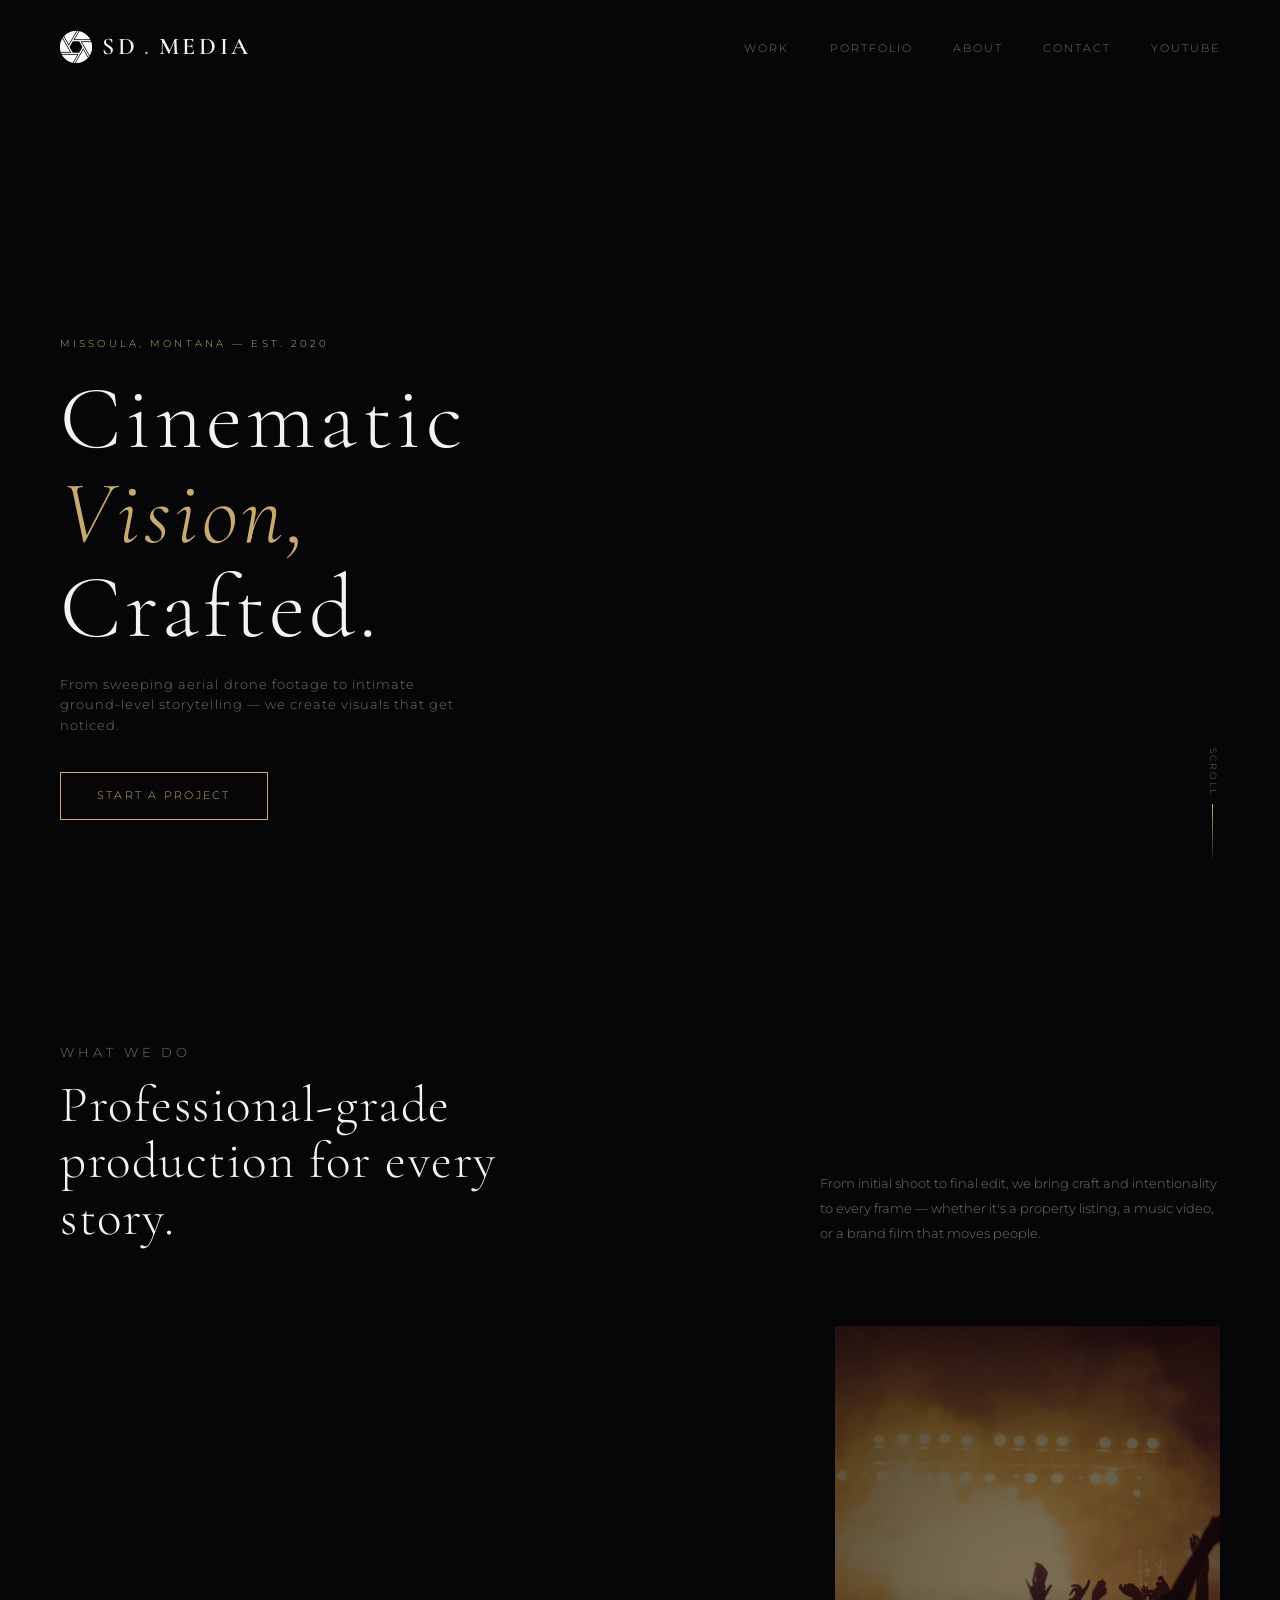
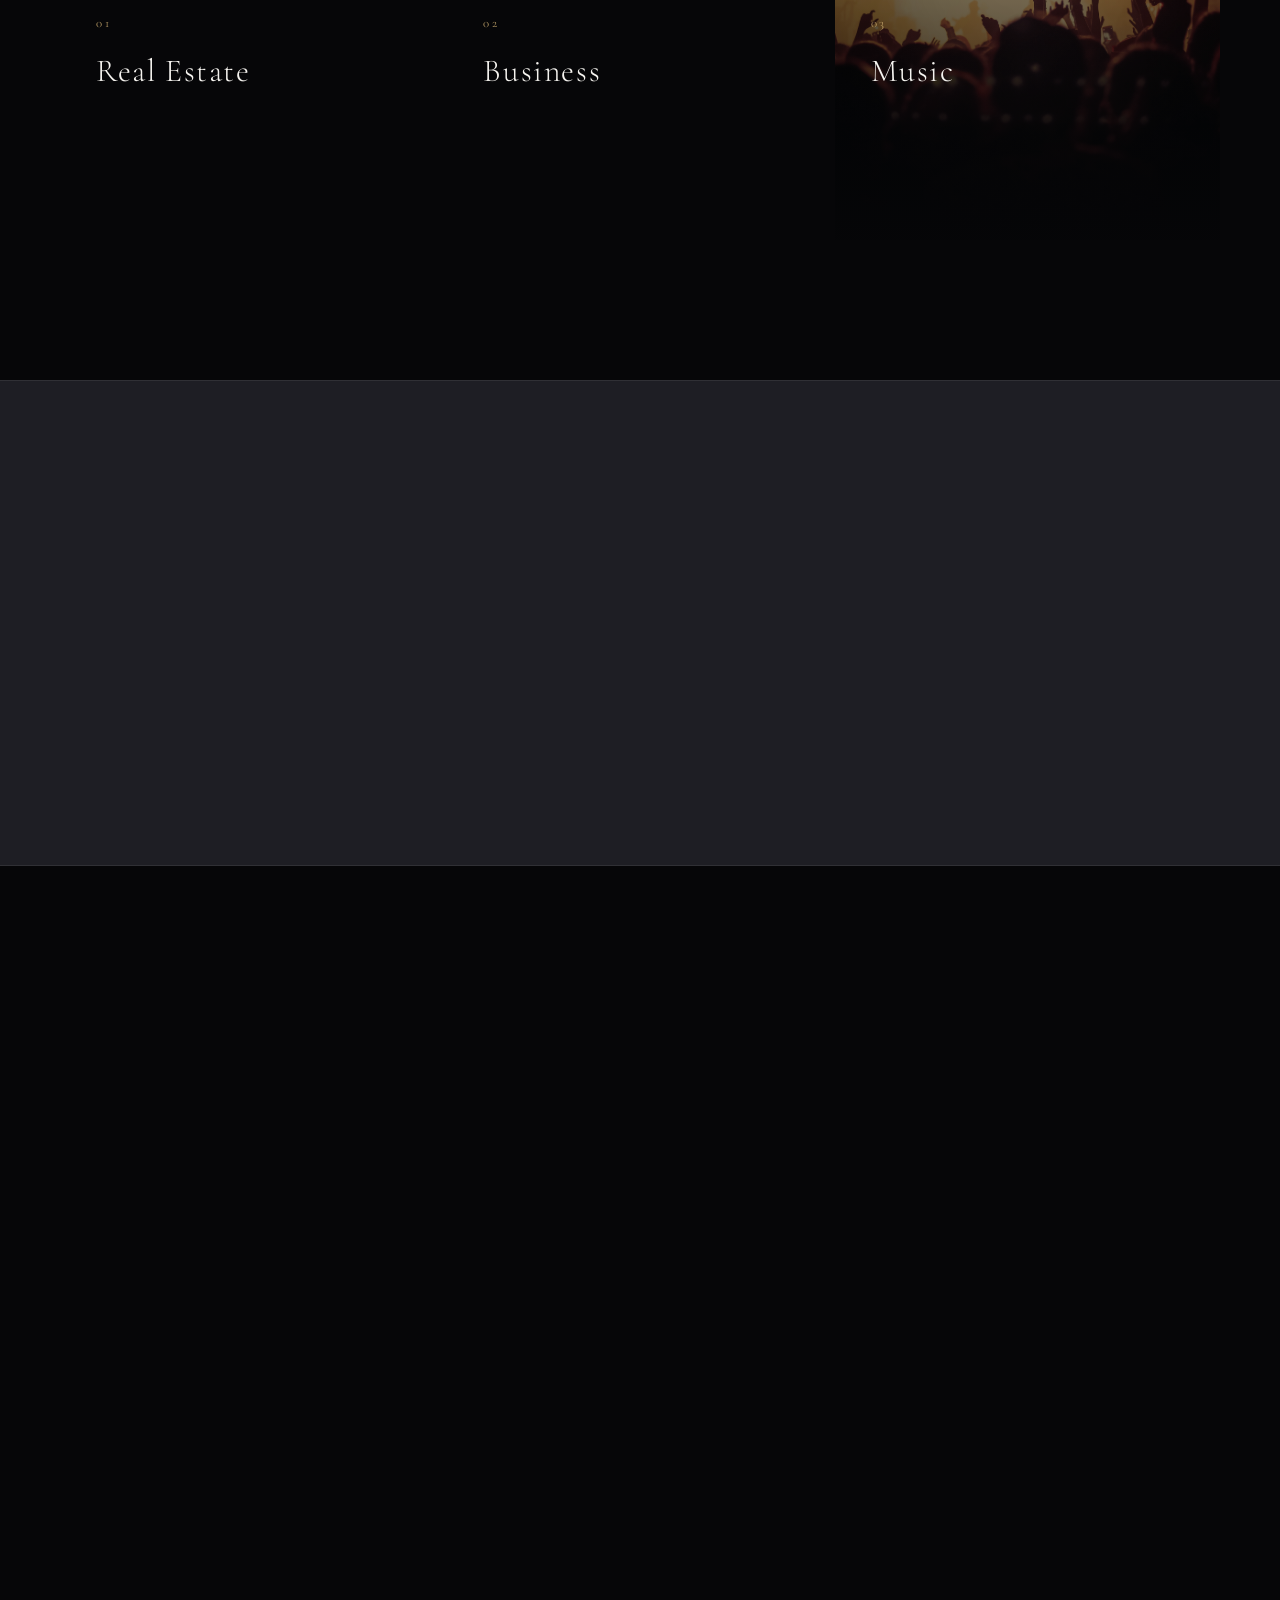
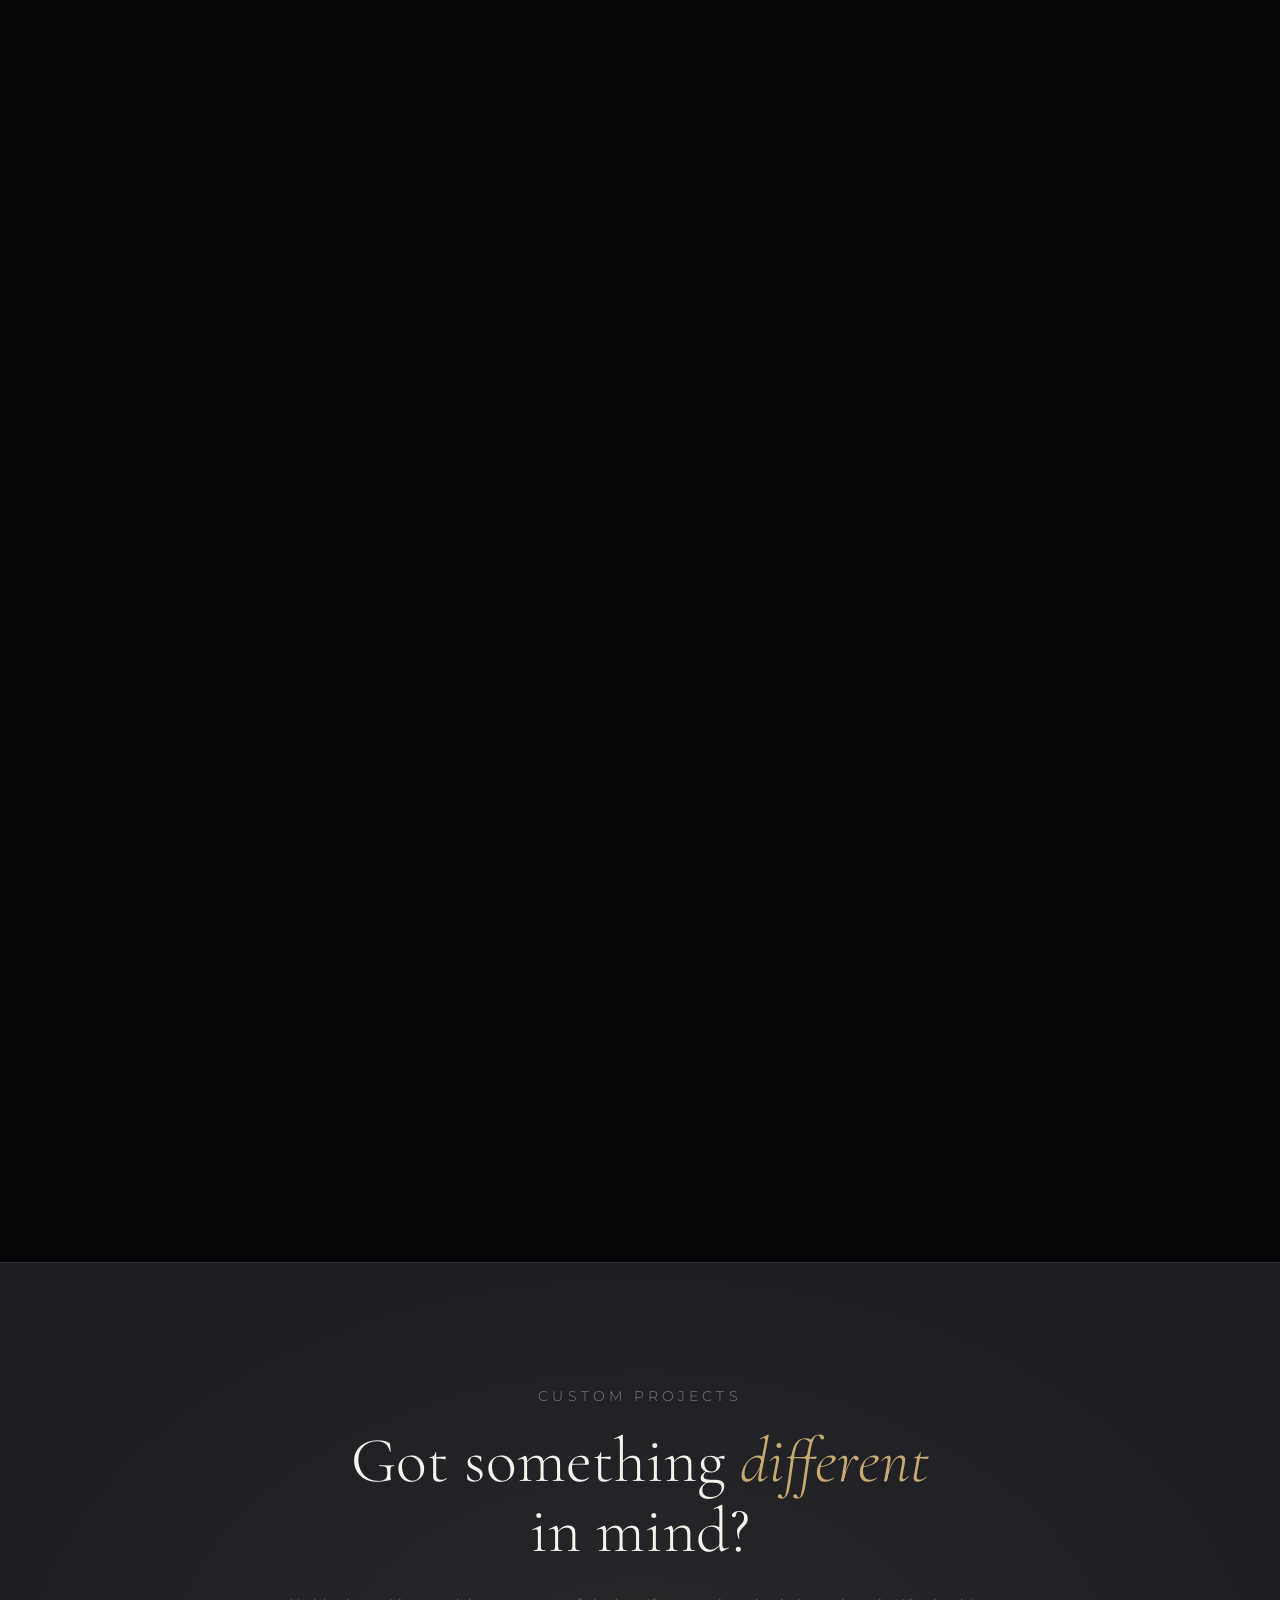
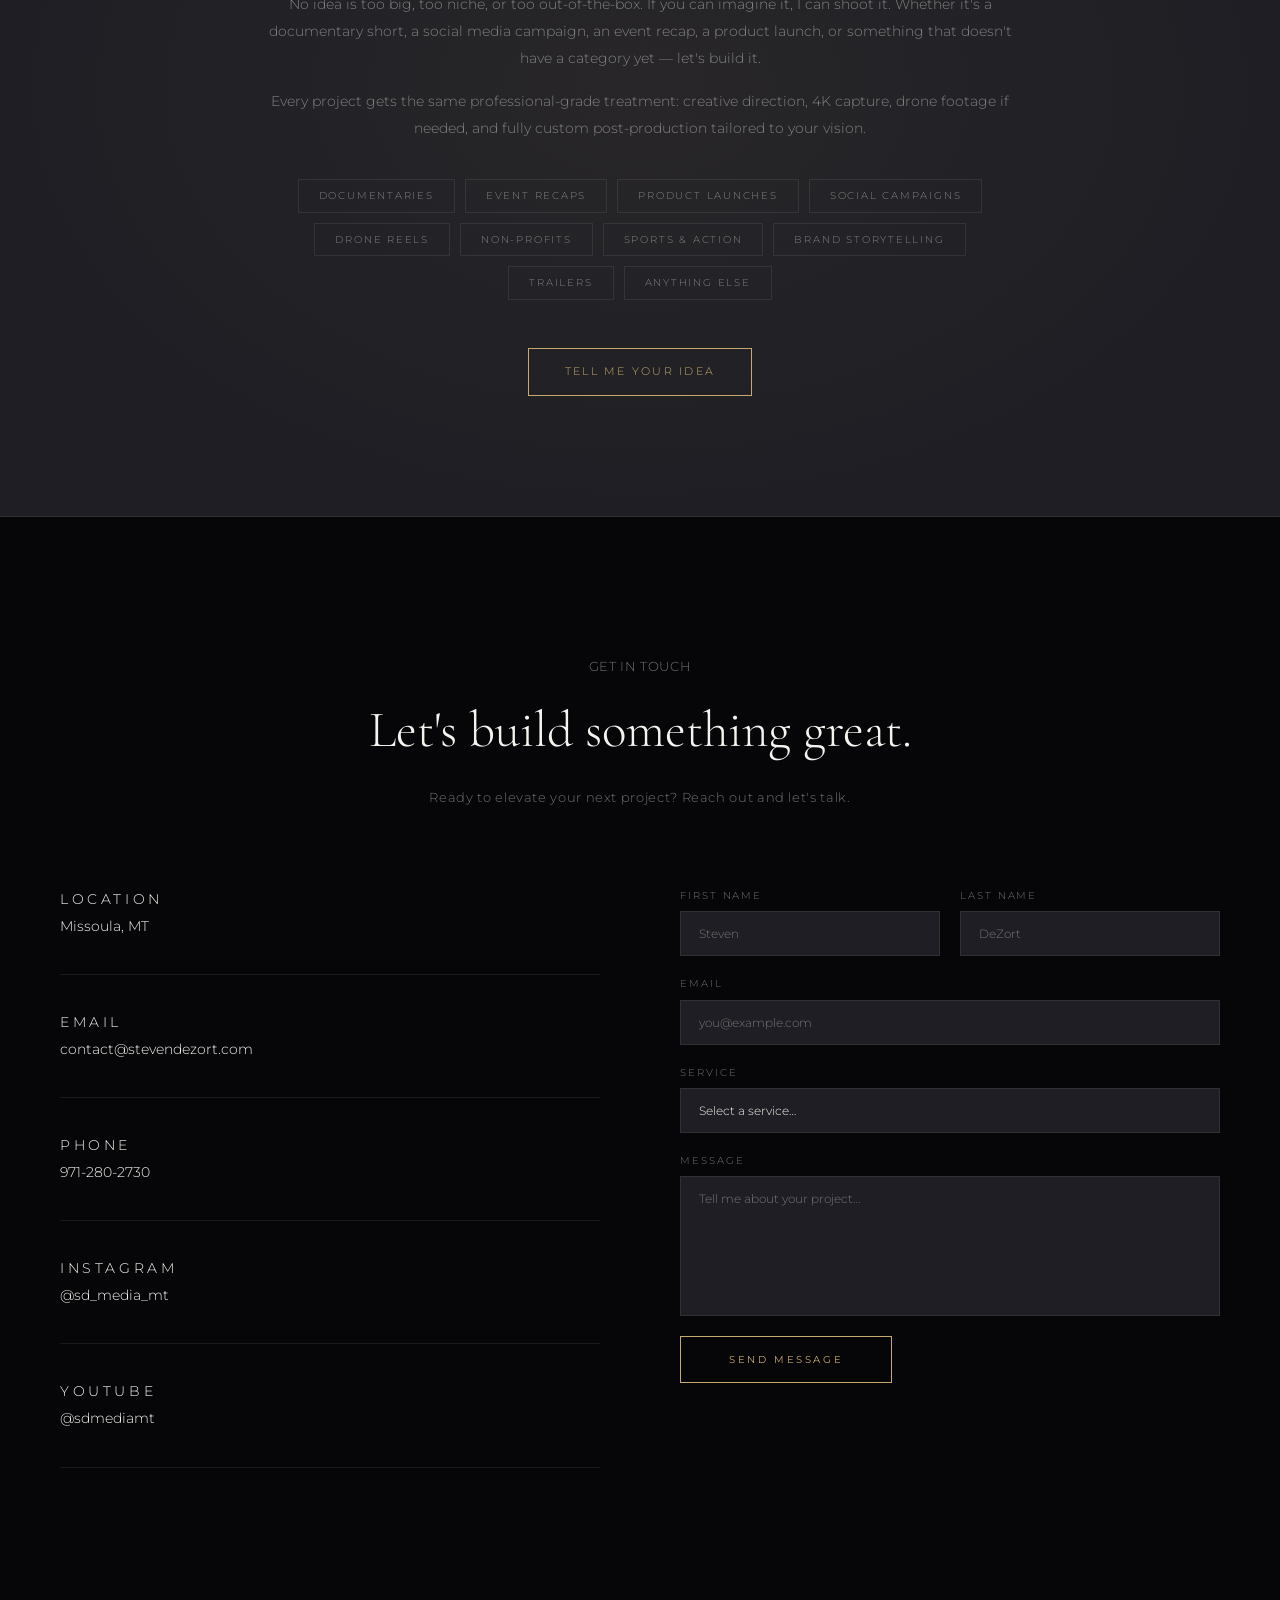
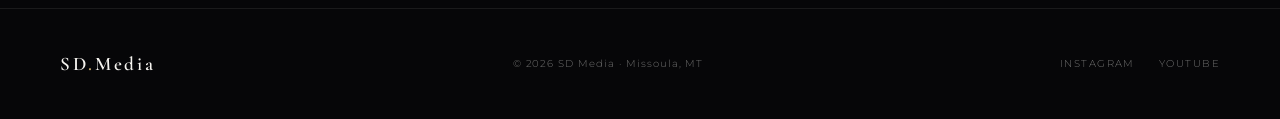
==== index.html @ 0ca9c4d9 "asdf" ====
<!DOCTYPE html>
<html lang="en">
<head>
  <!-- Google tag (gtag.js) -->
  <script async src="https://www.googletagmanager.com/gtag/js?id=G-D0V5H32298"></script>
  <script>
    window.dataLayer = window.dataLayer || [];
    function gtag(){dataLayer.push(arguments);}
    gtag('js', new Date());
    gtag('config', 'G-D0V5H32298');
  </script>
  <!-- ═══ ESSENTIAL ═══ -->
  <meta charset="UTF-8">
  <meta name="viewport" content="width=device-width, initial-scale=1.0">
  <meta http-equiv="X-UA-Compatible" content="ie=edge">
  <title>SD Media | Videography & Editing in Montana, Idaho, Washington, Oregon, Utah, Wyoming</title>

  <!-- ═══ SEO & DESCRIPTION ═══ -->
  <meta name="description" content="Award-worthy videography and cinematic editing services in the Northwest. Drone footage, corporate videos, documentaries, and commercial content for Montana, Idaho, Washington, Oregon, Utah, and Wyoming.">
  <meta name="keywords" content="videography Montana, drone photography, video editing, cinematography, commercial videography, corporate video production, Missoula, Northwest filmmaker, aerial drone footage, cinematic content">
  
  <!-- ═══ GEO-TARGETING ═══ -->
  <meta name="geo.region" content="US-MT, US-ID, US-WA, US-OR, US-UT, US-WY">
  <meta name="geo.placename" content="Missoula, Montana; Northwest">
  <meta name="ICBM" content="46.8722,-114.0022">
  
  <!-- ═══ SOCIAL & OPEN GRAPH ═══ -->
  <meta property="og:type" content="business.business">
  <meta property="og:title" content="SD Media | Cinematic Videography & Editing">
  <meta property="og:description" content="Premium videography and cinematic editing services across Montana, Idaho, Washington, Oregon, Utah, and Wyoming.">
  <meta property="og:url" content="https://stevendezort.com">
  <meta property="og:locale" content="en_US">
  <meta name="twitter:card" content="summary_large_image">
  <meta name="twitter:title" content="SD Media | Cinematic Videography & Editing">
  <meta name="twitter:description" content="Premium videography and cinematic editing services across Montana, Idaho, Washington, Oregon, Utah, and Wyoming.">
  
  <!-- ═══ BRAND & THEME ═══ -->
  <meta name="theme-color" content="#1a1a1a">
  <meta name="msapplication-TileColor" content="#1a1a1a">
  <meta name="apple-mobile-web-app-capable" content="yes">
  <meta name="apple-mobile-web-app-status-bar-style" content="black-translucent">
  <meta name="apple-mobile-web-app-title" content="SD Media">
  
  <!-- ═══ FAVICON ═══ -->
  <link rel="icon" type="image/svg+xml" href="media/photo/apwhite2.png">
  <link rel="apple-touch-icon" href="media/photo/apwhite2.png">
  
  <!-- ═══ GOOGLE VISIBILITY ═══ -->
  <meta name="robots" content="index, follow, max-snippet:-1, max-image-preview:large, max-video-preview:-1">
  <link rel="sitemap" href="https://stevendezort.com/sitemap.xml">
  <meta name="googlebot" content="index, follow">
  
  <!-- ═══ ACCESSIBILITY ═══ -->
  <meta name="color-scheme" content="dark light">
  <meta name="format-detection" content="telephone=no">
  <link rel="canonical" href="https://stevendezort.com/">
  
  <!-- ═══ PERFORMANCE & OPTIMIZATION ═══ -->
  <link rel="dns-prefetch" href="https://fonts.googleapis.com">
  <link rel="preload" href="media/video/hero.mp4" as="video" type="video/mp4">
  <meta http-equiv="x-ua-compatible" content="IE=edge">
  
  <!-- ═══ FONTS & STYLES ═══ -->
  <link rel="preconnect" href="https://fonts.googleapis.com">
  <link rel="preconnect" href="https://fonts.gstatic.com" crossorigin>
  <link href="https://fonts.googleapis.com/css2?family=Cormorant+Garamond:ital,wght@0,300;0,400;0,600;1,300&family=Montserrat:wght@300;400;500;600&display=swap" rel="stylesheet">
  <link rel="stylesheet" href="styles.css">

  <!-- ═══ STRUCTURED DATA (Schema.org JSON-LD) ═══ -->
  <script type="application/ld+json">
  {
    "@context": "https://schema.org",
    "@type": "LocalBusiness",
    "name": "SD Media",
    "image": "https://stevendezort.com/media/photo/ogimg.jpg",
    "description": "Professional videography and cinematic editing services",
    "url": "https://stevendezort.com",
    "telephone": "+1-971-280-2730",
    "email": "contact@stevendezort.com",
    "address": {
      "@type": "PostalAddress",
      "streetAddress": "[YOUR-ADDRESS]",
      "addressLocality": "Missoula",
      "addressRegion": "MT",
      "postalCode": "[YOUR-ZIP]",
      "addressCountry": "US"
    },
    "areaServed": [
      {
        "@type": "State",
        "name": "Montana"
      },
      {
        "@type": "State",
        "name": "Idaho"
      },
      {
        "@type": "State",
        "name": "Washington"
      },
      {
        "@type": "State",
        "name": "Oregon"
      },
      {
        "@type": "State",
        "name": "Utah"
      },
      {
        "@type": "State",
        "name": "Wyoming"
      }
    ],
    "sameAs": [
      "https://www.youtube.com/@sdmediamt"
    ],
    "founder": {
      "@type": "Person",
      "name": "Steven Dezort"
    },
    "foundingDate": "2026",
    "priceRange": "$"
  }
  </script>

</head>
<body>

<!-- ─── NAV ─── -->
<nav id="navbar">
  <a href="index.html" class="nav-logo">
    <img src="media/photo/apwhite2.png" alt="SD Media logo aperture" class="nav-logo-icon">
    SD<span>.</span>MEDIA
  </a>
  <ul class="nav-links">
    <li><a href="#services">Work</a></li>
    <li><a href="#portfolio">Portfolio</a></li>
    <li><a href="#about">About</a></li>
    <li><a href="#contact">Contact</a></li>
    <li><a href="https://www.youtube.com/@sdmediamt" target="_blank">YouTube</a></li>
  </ul>
  <button class="hamburger" id="hamburger">
    <span></span>
    <span></span>
    <span></span>
  </button>
</nav>

<div class="mobile-menu" id="mobileMenu">
  <a href="#services">Work</a>
  <a href="#portfolio">Portfolio</a>
  <a href="#about">About</a>
  <a href="#contact">Contact</a>
  <a href="contact.html">Connect</a>
  <a href="https://www.youtube.com/@sdmediamt" target="_blank">YouTube</a>
</div>

<!-- ─── HERO ─── -->
<section class="hero" id="home">
  <video src="media/video/hero.mp4" autoplay muted loop playsinline></video>
  <div class="hero-overlay"></div>

  <div class="hero-content">
    <p class="hero-eyebrow">Missoula, Montana — Est. 2020</p>
    <h1>Cinematic<br><em>Vision,</em><br>Crafted.</h1>
    <p class="hero-sub">From sweeping aerial drone footage to intimate ground-level storytelling — we create visuals that get noticed.</p>
    <a href="#contact" class="hero-cta">Start a Project</a>
  </div>

  <div class="scroll-hint">
    <span>Scroll</span>
    <div class="scroll-line"></div>
  </div>
</section>

<!-- ─── SERVICES ─── -->
<section class="services" id="services">
  <div class="services-header reveal">
    <div>
      <p class="section-label">What We Do</p>
      <h2>Professional-grade production for every story.</h2>
    </div>
    <p>From initial shoot to final edit, we bring craft and intentionality to every frame — whether it's a property listing, a music video, or a brand film that moves people.</p>
  </div>

  <div class="services-grid">

    <div class="service-card reveal">
      <a href="#portfolio-realestate" class="service-card-media">
        <video src="media/video/george(web).mp4" autoplay muted loop playsinline></video>
      </a>
      <div class="service-card-overlay">
        <span class="service-card-number">01</span>
        <h3>Real Estate</h3>
        <p>Aerial drone footage and ground-level walkthroughs that sell properties faster and at premium price points.</p>
        <a href="#contact" class="service-card-link">Inquire</a>
      </div>
    </div>

    <div class="service-card reveal reveal-delay-2">
      <a href="#portfolio-business" class="service-card-media">
        <video src="media/video/businessweb.mp4" autoplay muted loop playsinline></video>
      </a>
      <div class="service-card-overlay">
        <span class="service-card-number">02</span>
        <h3>Business</h3>
        <p>Brand films, corporate promos, and social content that builds credibility and drives results for your company.</p>
        <a href="#contact" class="service-card-link">Inquire</a>
      </div>
    </div>

    <div class="service-card reveal reveal-delay-1">
      <a href="#portfolio-music" class="service-card-media">
        <img src="media/photo/concert.jpg" alt="Music Video Production" loading="lazy">
      </a>
      <div class="service-card-overlay">
        <span class="service-card-number">03</span>
        <h3>Music</h3>
        <p>Music videos and live performance captures that elevate your sound with a visual identity to match.</p>
        <a href="#contact" class="service-card-link">Inquire</a>
      </div>
    </div>

  </div>
</section>

<!-- ─── ABOUT ─── -->
<section class="about-strip" id="about">
  <div class="about-inner">
    <div class="about-left reveal">
      <p class="section-label">About</p>
      <h2>Story-driven<br>production,<br><em style="font-style:italic; color: var(--accent); font-family:'Cormorant Garamond',serif;">built in Montana.</em></h2>
    </div>
    <div class="about-right reveal reveal-delay-1">
      <p>From the initial shoot to the final edit, I bring professional-grade production to a wide range of projects — Real Estate, Music, Events, and more. Whether capturing ground-level action or aerial drone footage, every project receives comprehensive filming, sound design, and custom post-production.</p>
      <p>Let's work together to showcase your story with high-end visuals that truly get noticed.</p>
      <div class="about-stats">
        <div>
          <div class="stat-num">4K</div>
          <div class="stat-label">Resolution</div>
        </div>
        <div>
          <div class="stat-num">FAA</div>
          <div class="stat-label">Certified Drone Pilot</div>
        </div>
        <div>
          <div class="stat-num">MT</div>
          <div class="stat-label">Based &amp; Available Nationwide</div>
        </div>
      </div>
    </div>
  </div>
</section>

  <!-- ─── PORTFOLIO ─── -->
<section class="portfolio" id="portfolio">

  <div class="portfolio-header reveal">
    <p class="section-label">Featured Work</p>
    <h2>Recent Projects</h2>
  </div>

    <!-- BUSINESS -->
  <div class="portfolio-category reveal" id="portfolio-business">
    <div class="portfolio-category-label">
      <h3>Business</h3>
    </div>
    <div class="videos-2col">
      <div class="yt-embed horizontal">
        <iframe width="560" height="315" src="https://www.youtube.com/embed/8MnOqni1eKo?si=2BGhv9qvzNww8PXW" title="YouTube video player" frameborder="0" allow="accelerometer; autoplay; clipboard-write; encrypted-media; gyroscope; picture-in-picture; web-share" referrerpolicy="strict-origin-when-cross-origin" allowfullscreen></iframe>
      </div>
      <div class="yt-embed horizontal">
        <iframe width="560" height="315" src="https://www.youtube.com/embed/zuCtgqYAoEY?si=2xi_bqS6Lf_P1kLp" title="YouTube video player" frameborder="0" allow="accelerometer; autoplay; clipboard-write; encrypted-media; gyroscope; picture-in-picture; web-share" referrerpolicy="strict-origin-when-cross-origin" allowfullscreen></iframe>
      </div>
    </div>
  </div>
  
<!-- REAL ESTATE -->
  <div class="portfolio-category reveal" id="portfolio-realestate">
    <div class="portfolio-category-label">
      <h3>Real Estate</h3>
    </div>
    <div class="videos-2col">
      <div class="yt-embed horizontal">
        <iframe width="560" height="315" src="https://www.youtube.com/embed/G3Nt4LrvQM4?si=q7HDvNYnEWYpn8Dz" title="YouTube video player" frameborder="0" allow="accelerometer; autoplay; clipboard-write; encrypted-media; gyroscope; picture-in-picture; web-share" referrerpolicy="strict-origin-when-cross-origin" allowfullscreen></iframe>
      </div>

      <div class="yt-embed horizontal">
        <iframe width="560" height="315" src="https://www.youtube.com/embed/XsyUtqiRupg?si=g-jSsfVPFck4NO5E" title="YouTube video player" frameborder="0" allow="accelerometer; autoplay; clipboard-write; encrypted-media; gyroscope; picture-in-picture; web-share" referrerpolicy="strict-origin-when-cross-origin" allowfullscreen></iframe>
      </div>
    </div>
  </div>

  <!-- MUSIC -->
  <div class="portfolio-category reveal" id="portfolio-music">
    <div class="portfolio-category-label">
      <h3>Music</h3>
    </div>
    <div class="videos-mixed">
      <div class="yt-embed vertical">
        <video src="media/video/white rabbit (short).mp4" loop playsinline></video>
        <div class="video-play-button">
          <div class="play-icon"></div>
        </div>
        <div class="video-progress-bar">
          <div class="video-progress-fill"></div>
        </div>
      </div>
      <div class="yt-embed horizontal">
        <iframe width="560" height="315" src="https://www.youtube.com/embed/6sXorQ5ndwM?si=pT_IPvJDFrxz765r" title="YouTube video player" frameborder="0" allow="accelerometer; autoplay; clipboard-write; encrypted-media; gyroscope; picture-in-picture; web-share" referrerpolicy="strict-origin-when-cross-origin" allowfullscreen></iframe>
      </div>
    </div>
  </div>



</section>

<!-- ─── CUSTOM / WHATEVER YOU NEED ─── -->
<section class="custom-section">
  <div class="custom-inner">
    <div class="reveal">
      <p class="section-label">Custom Projects</p>
      <h2>Got something <em>different</em><br>in mind?</h2>
    </div>
    <div class="reveal reveal-delay-1">
      <p>No idea is too big, too niche, or too out-of-the-box. If you can imagine it, I can shoot it. Whether it's a documentary short, a social media campaign, an event recap, a product launch, or something that doesn't have a category yet — let's build it.</p>
      <p>Every project gets the same professional-grade treatment: creative direction, 4K capture, drone footage if needed, and fully custom post-production tailored to your vision.</p>
    </div>
    <div class="custom-tags reveal reveal-delay-2">
      <span class="custom-tag">Documentaries</span>
      <span class="custom-tag">Event Recaps</span>
      <span class="custom-tag">Product Launches</span>
      <span class="custom-tag">Social Campaigns</span>
      <span class="custom-tag">Drone Reels</span>
      <span class="custom-tag">Non-Profits</span>
      <span class="custom-tag">Sports & Action</span>
      <span class="custom-tag">Brand Storytelling</span>
      <span class="custom-tag">Trailers</span>
      <span class="custom-tag">Anything Else</span>
    </div>
    <a href="#contact" class="hero-cta reveal reveal-delay-3" style="display:inline-flex; margin: 0 auto;">Tell Me Your Idea</a>
  </div>
</section>

<!-- ─── CONTACT ─── -->

<section class="contact-section" id="contact">
  <div class="contact-header reveal">
    <p class="section-label">Get in Touch</p>
    <h2>Let's build something great.</h2>
    <p>Ready to elevate your next project? Reach out and let's talk.</p>
  </div>

  <div class="contact-grid">
    <div class="contact-info reveal">
      <div class="contact-item">
        <span class="contact-item-label">Location</span>
        <a href="https://maps.app.goo.gl/5LYjW5EQ4mG5XquQ6" target="_blank">Missoula, MT</a>
      </div>
      <div class="contact-item">
        <span class="contact-item-label">Email</span>
        <a href="mailto:contact@stevendezort.com">contact@stevendezort.com</a>
      </div>
      <div class="contact-item">
        <span class="contact-item-label">Phone</span>
        <a href="tel:9712802730">971-280-2730</a>
      </div>
      <div class="contact-item">
        <span class="contact-item-label">Instagram</span>
        <a href="https://www.instagram.com/sd_media_mt/" target="_blank">@sd_media_mt</a>
      </div>
      <div class="contact-item">
        <span class="contact-item-label">YouTube</span>
        <a href="https://www.youtube.com/@sdmediamt" target="_blank">@sdmediamt</a>
      </div>
    </div>

    <form class="contact-form reveal reveal-delay-1" id="contactForm" name="contact" method="POST" data-netlify="true" netlify-honeypot="_honey">
      <div class="form-honeypot">
        <input type="text" name="_honey" tabindex="-1" autocomplete="off">
      </div>
      <div class="form-row">
        <div class="form-group">
          <label for="fname">First Name</label>
          <input type="text" id="fname" name="fname" placeholder="Steven" required>
        </div>
        <div class="form-group">
          <label for="lname">Last Name</label>
          <input type="text" id="lname" name="lname" placeholder="DeZort" required>
        </div>
      </div>
      <div class="form-group">
        <label for="email">Email</label>
        <input type="email" id="email" name="email" placeholder="you@example.com" required>
      </div>
      <div class="form-group">
        <label for="service">Service</label>
        <select id="service" name="service" required>
          <option value="" disabled selected>Select a service…</option>
          <option value="real-estate">Real Estate</option>
          <option value="music">Music</option>
          <option value="business">Business / Corporate</option>
          <option value="custom">Custom Project</option>
          <option value="event">Event / Other</option>
        </select>
      </div>
      <div class="form-group">
        <label for="message">Message</label>
        <textarea id="message" name="message" placeholder="Tell me about your project…" required></textarea>
      </div>
      <button type="submit" class="submit-btn">Send Message</button>
    </form>
  </div>
</section>

<!-- ─── SUCCESS MODAL ─── -->
<div id="successModal" class="modal">
  <div class="modal-overlay"></div>
  <div class="modal-content">
    <button class="modal-close" id="modalCloseBtn">&times;</button>
    <div class="modal-icon">✓</div>
    <h3>Message Sent!</h3>
    <p>Thank you for reaching out. I'll get back to you as soon as possible.</p>
    <button class="modal-close-btn" id="modalCloseBtnAlt">Close</button>
  </div>
</div>

<!-- ─── FOOTER ─── -->
<footer>
  <a href="#" class="footer-logo">SD<span>.</span>Media</a>
  <span class="footer-copy">© 2026 SD Media · Missoula, MT</span>
  <div class="footer-socials">
    <a href="https://www.instagram.com/sd_media_mt/" target="_blank">Instagram</a>
    <a href="https://www.youtube.com/@sdmediamt" target="_blank">YouTube</a>
  </div>
</footer>

<script>
  // ─── Contact Form Handler ───
  const contactForm = document.getElementById('contactForm');
  const successModal = document.getElementById('successModal');
  const modalCloseBtn = document.getElementById('modalCloseBtn');
  const modalCloseBtnAlt = document.getElementById('modalCloseBtnAlt');

  contactForm.addEventListener('submit', async (e) => {
    e.preventDefault();

    // Create FormData from the form
    const formData = new FormData(contactForm);

    try {
      // Submit to Netlify
      const response = await fetch('/', {
        method: 'POST',
        headers: { 'Content-Type': 'application/x-www-form-urlencoded' },
        body: new URLSearchParams(formData).toString(),
      });

      if (response.ok) {
        // Show success modal
        successModal.classList.add('active');

        // Reset form
        contactForm.reset();
      } else {
        alert('There was an error sending your message. Please try again.');
      }
    } catch (error) {
      console.error('Form submission error:', error);
      alert('There was an error sending your message. Please try again.');
    }
  });

  // Modal close handlers
  modalCloseBtn.addEventListener('click', () => {
    successModal.classList.remove('active');
  });

  modalCloseBtnAlt.addEventListener('click', () => {
    successModal.classList.remove('active');
  });

  // Close modal when clicking the overlay
  const modalOverlay = successModal.querySelector('.modal-overlay');
  modalOverlay.addEventListener('click', () => {
    successModal.classList.remove('active');
  });

  // ─── Sticky nav
  const nav = document.getElementById('navbar');
  window.addEventListener('scroll', () => {
    nav.classList.toggle('scrolled', window.scrollY > 60);
  });

  // Hamburger toggle
  const hamburger = document.getElementById('hamburger');
  const mobileMenu = document.getElementById('mobileMenu');
  const mobileLinks = mobileMenu.querySelectorAll('a');

  hamburger.addEventListener('click', () => {
    hamburger.classList.toggle('active');
    mobileMenu.classList.toggle('active');
  });

  // Close menu when a link is clicked
  mobileLinks.forEach(link => {
    link.addEventListener('click', () => {
      hamburger.classList.remove('active');
      mobileMenu.classList.remove('active');
    });
  });

  // ─── Reveal on scroll
  const reveals = document.querySelectorAll('.reveal');
  const observer = new IntersectionObserver(entries => {
    entries.forEach(e => {
      if (e.isIntersecting) {
        e.target.classList.add('visible');
        observer.unobserve(e.target);
      }
    });
  }, { threshold: 0.12 });

  reveals.forEach(el => observer.observe(el));

  // ─── Video play button and progress bar
  document.querySelectorAll('.video-play-button').forEach(button => {
    const container = button.parentElement;
    const video = container.querySelector('video');
    const progressBar = container.querySelector('.video-progress-bar');
    const progressFill = container.querySelector('.video-progress-fill');

    button.addEventListener('click', (e) => {
      if (video && video.tagName === 'VIDEO') {
        if (video.paused) {
          video.play();
          button.style.opacity = '0';
        } else {
          video.pause();
          button.style.opacity = '1';
        }
      }
    });

    // Update progress bar as video plays
    if (video && progressBar) {
      video.addEventListener('timeupdate', () => {
        const percent = (video.currentTime / video.duration) * 100;
        if (progressFill) {
          progressFill.style.width = percent + '%';
        }
      });

      // Allow seeking by clicking on progress bar
      progressBar.addEventListener('click', (e) => {
        const rect = progressBar.getBoundingClientRect();
        const x = e.clientX - rect.left;
        const percent = x / rect.width;
        video.currentTime = percent * video.duration;
      });
    }
  });
</script>
</body>
</html>
---- styles.css ----
*, *::before, *::after { box-sizing: border-box; margin: 0; padding: 0; }

  :root {
    --black: #060608;
    --off-black: #0e0e11;
    --dark: #141418;
    --mid: #1e1e24;
    --border: rgba(255,255,255,0.08);
    --white: #f5f3ef;
    --muted: rgba(245,243,239,0.45);
    --accent: #c8a96e;
    --accent-dim: rgba(200,169,110,0.15);
  }

  html { scroll-behavior: smooth; }

  body {
    background: var(--black);
    color: var(--white);
    font-family: 'Montserrat', sans-serif;
    font-weight: 300;
    line-height: 1.6;
    overflow-x: hidden;
  }

  /* ─── SCROLLBAR ─── */
  ::-webkit-scrollbar { width: 4px; }
  ::-webkit-scrollbar-track { background: var(--black); }
  ::-webkit-scrollbar-thumb { background: var(--accent); border-radius: 2px; }

  /* ─── NAV ─── */
  nav {
    position: fixed;
    top: 0; left: 0; right: 0;
    z-index: 130;
    display: flex;
    align-items: center;
    justify-content: space-between;
    padding: 28px 60px;
    transition: background 0.4s, padding 0.4s;
  }

  #hamburger {
    display: none;
  }

  #mobileMenu {
    display: none;
  }
  nav.scrolled {
    background: rgba(6,6,8,0.92);
    backdrop-filter: blur(12px);
    padding: 18px 60px;
    border-bottom: 1px solid var(--border);
  }

  .nav-logo {
    font-family: 'Cormorant Garamond', serif;
    font-weight: 600;
    font-size: 1.5rem;
    letter-spacing: 0.15em;
    color: var(--white);
    text-decoration: none;
    display: flex;
    align-items: center;
    gap: 6px;
  }
  .nav-logo span { color: var(--accent); }

  .nav-logo-icon {
    height: 32px;
    width: 32px;
    flex-shrink: 0;
    fill: var(--white);
    margin-right: 4px;
  }

  .nav-links {
    display: flex;
    gap: 40px;
    list-style: none;
  }
  .nav-links a {
    color: var(--muted);
    text-decoration: none;
    font-size: 0.7rem;
    letter-spacing: 0.18em;
    text-transform: uppercase;
    transition: color 0.3s;
    position: relative;
  }
  .nav-links a::after {
    content: '';
    position: absolute;
    bottom: -4px; left: 0; right: 100%;
    height: 1px;
    background: var(--accent);
    transition: right 0.3s;
  }
  .nav-links a:hover { color: var(--white); }
  .nav-links a:hover::after { right: 0; }

  /* ─── HERO ─── */
  .hero {
    position: relative;
    height: 100vh;
    display: flex;
    align-items: flex-end;
    justify-content: flex-start;
    overflow: hidden;
  }

  .hero video {
    position: absolute;
    inset: 0;
    width: 100%; height: 100%;
    object-fit: cover;
    opacity: 0.5;
  }

  .hero-overlay {
    position: absolute;
    inset: 0;
    background: linear-gradient(
      to bottom,
      rgba(6,6,8,0.2) 0%,
      rgba(6,6,8,0) 40%,
      rgba(6,6,8,0.7) 80%,
      rgba(6,6,8,1) 100%
    );
  }

  .hero-content {
    position: relative;
    z-index: 2;
    padding: 0 60px 80px;
    max-width: 680px;
  }

  .hero-eyebrow {
    font-size: 0.65rem;
    letter-spacing: 0.3em;
    text-transform: uppercase;
    color: var(--accent);
    margin-bottom: 20px;
    opacity: 0;
    animation: fadeUp 0.8s 0.3s forwards;
  }

  .hero h1 {
    font-family: 'Cormorant Garamond', serif;
    font-weight: 300;
    font-size: clamp(3.5rem, 7vw, 6rem);
    line-height: 1.05;
    letter-spacing: 0.05em;
    opacity: 0;
    animation: fadeUp 0.8s 0.5s forwards;
  }

  .hero h1 em {
    font-style: italic;
    color: var(--accent);
  }

  .hero-sub {
    font-size: 0.8rem;
    letter-spacing: 0.08em;
    color: var(--muted);
    margin-top: 20px;
    max-width: 420px;
    opacity: 0;
    animation: fadeUp 0.8s 0.7s forwards;
  }

  .hero-cta {
    display: inline-flex;
    align-items: center;
    gap: 12px;
    margin-top: 36px;
    padding: 14px 36px;
    border: 1px solid var(--accent);
    color: var(--accent);
    text-decoration: none;
    font-size: 0.7rem;
    letter-spacing: 0.2em;
    text-transform: uppercase;
    transition: background 0.3s, color 0.3s;
    opacity: 0;
    animation: fadeUp 0.8s 0.9s forwards;
  }
  .hero-cta:hover {
    background: var(--accent);
    color: var(--black);
  }

  .scroll-hint {
    position: absolute;
    bottom: 36px; right: 60px;
    z-index: 2;
    display: flex;
    flex-direction: column;
    align-items: center;
    gap: 8px;
    opacity: 0;
    animation: fadeIn 1s 1.5s forwards;
  }
  .scroll-hint span {
    font-size: 0.55rem;
    letter-spacing: 0.25em;
    text-transform: uppercase;
    color: var(--muted);
    writing-mode: vertical-rl;
  }
  .scroll-line {
    width: 1px;
    height: 60px;
    background: linear-gradient(to bottom, var(--accent), transparent);
    animation: scrollPulse 2s infinite;
  }

  /* ─── DIVIDER ─── */
  .divider {
    width: 60px;
    height: 1px;
    background: var(--accent);
    margin: 0 auto 16px;
  }

  /* ─── SECTION LABELS ─── */
  .section-label {
    font-size: 0.6rem;
    letter-spacing: 0.3em;
    text-transform: uppercase;
    color: var(--accent);
    margin-bottom: 12px;
  }

  /* ─── SERVICES SECTION ─── */
  .services {
    padding: 140px 60px;
    max-width: 1300px;
    margin: 0 auto;
  }

  .services-header {
    display: grid;
    grid-template-columns: 1fr 1fr;
    gap: 60px;
    align-items: end;
    margin-bottom: 80px;
  }

  .services-header h2 {
    font-family: 'Cormorant Garamond', serif;
    font-weight: 300;
    font-size: clamp(2.5rem, 4vw, 3.5rem);
    line-height: 1.1;
    letter-spacing: 0.03em;
  }

  .services-header p {
    color: var(--muted);
    font-size: 0.82rem;
    line-height: 1.9;
    max-width: 400px;
    justify-self: end;
  }

  .services-grid {
    display: grid;
    grid-template-columns: repeat(3, 1fr);
    gap: 2px;
  }

  .service-card {
    position: relative;
    overflow: hidden;
    aspect-ratio: 3/4;
    cursor: pointer;
  }

  .service-card-media {
    display: block;
    width: 100%;
    height: 100%;
    overflow: hidden;
    text-decoration: none;
  }

  .service-card video,
  .service-card img {
    width: 100%; height: 100%;
    object-fit: cover;
    transition: transform 0.7s cubic-bezier(0.25, 0.46, 0.45, 0.94);
    filter: brightness(0.5) saturate(0.8);
  }

  .service-card:hover video,
  .service-card:hover img {
    transform: scale(1.05);
    filter: brightness(0.65) saturate(1);
  }

  .service-card-overlay {
    position: absolute;
    inset: 0;
    background: linear-gradient(to top, rgba(6,6,8,0.9) 0%, transparent 50%);
    display: flex;
    flex-direction: column;
    justify-content: flex-end;
    padding: 40px 36px;
    pointer-events: none;
  }

  .service-card-number {
    font-family: 'Cormorant Garamond', serif;
    font-size: 0.8rem;
    letter-spacing: 0.2em;
    color: var(--accent);
    margin-bottom: 12px;
  }

  .service-card h3 {
    font-family: 'Cormorant Garamond', serif;
    font-weight: 300;
    font-size: 2rem;
    letter-spacing: 0.05em;
    margin-bottom: 8px;
  }

  .service-card p {
    color: var(--muted);
    font-size: 0.72rem;
    line-height: 1.7;
    max-width: 280px;
    opacity: 0;
    transform: translateY(12px);
    transition: opacity 0.4s, transform 0.4s;
  }

  .service-card:hover p {
    opacity: 1;
    transform: translateY(0);
  }

  .service-card-link {
    display: inline-flex;
    align-items: center;
    gap: 8px;
    margin-top: 20px;
    font-size: 0.65rem;
    letter-spacing: 0.2em;
    text-transform: uppercase;
    color: var(--accent);
    text-decoration: none;
    opacity: 0;
    transform: translateY(8px);
    transition: opacity 0.4s 0.05s, transform 0.4s 0.05s;
    pointer-events: auto;
  }
  .service-card:hover .service-card-link {
    opacity: 1;
    transform: translateY(0);
  }
  .service-card-link::after {
    content: '→';
    transition: transform 0.3s;
  }
  .service-card-link:hover::after { transform: translateX(4px); }

  /* ─── ABOUT STRIP ─── */
  .about-strip {
    background: var(--mid);
    border-top: 1px solid var(--border);
    border-bottom: 1px solid var(--border);
    padding: 100px 60px;
  }

  .about-inner {
    max-width: 1300px;
    margin: 0 auto;
    display: grid;
    grid-template-columns: 1fr 2fr;
    gap: 100px;
    align-items: center;
  }

  .about-left h2 {
    font-family: 'Cormorant Garamond', serif;
    font-weight: 300;
    font-size: clamp(2rem, 3vw, 3rem);
    line-height: 1.2;
  }

  .about-right p {
    color: var(--muted);
    font-size: 0.82rem;
    line-height: 2;
    margin-bottom: 20px;
  }

  .about-stats {
    display: flex;
    gap: 60px;
    margin-top: 48px;
    padding-top: 48px;
    border-top: 1px solid var(--border);
  }

  .stat-num {
    font-family: 'Cormorant Garamond', serif;
    font-size: 2.5rem;
    font-weight: 300;
    color: var(--accent);
    line-height: 1;
  }

  .stat-label {
    font-size: 0.62rem;
    letter-spacing: 0.15em;
    text-transform: uppercase;
    color: var(--muted);
    margin-top: 6px;
  }

  /* ─── CONTACT ─── */
  .contact-section {
    padding: 140px 60px;
    max-width: 1300px;
    margin: 0 auto;
  }

  .contact-header {
    text-align: center;
    margin-bottom: 80px;
  }

  .contact-header h2 {
    font-family: 'Cormorant Garamond', serif;
    font-weight: 300;
    font-size: clamp(2.5rem, 4vw, 4rem);
    margin-bottom: 16px;
  }

  .contact-header p {
    color: var(--muted);
    font-size: 0.8rem;
    letter-spacing: 0.05em;
  }

  .contact-grid {
    display: grid;
    grid-template-columns: 1fr 1fr;
    gap: 80px;
    align-items: start;
  }

  .contact-info {
    display: flex;
    flex-direction: column;
    gap: 36px;
  }

  .contact-item {
    display: flex;
    flex-direction: column;
    gap: 4px;
    padding-bottom: 36px;
    border-bottom: 1px solid var(--border);
  }

  .contact-item-label {
    font-size: 0.6rem;
    letter-spacing: 0.25em;
    text-transform: uppercase;
    color: var(--accent);
  }

  .contact-item a,
  .contact-item span {
    font-size: 0.9rem;
    color: var(--white);
    text-decoration: none;
    transition: color 0.3s;
  }

  .contact-item a:hover { color: var(--accent); }

  /* ─── FORM ─── */
  .contact-form {
    display: flex;
    flex-direction: column;
    gap: 20px;
  }

  .form-row {
    display: grid;
    grid-template-columns: 1fr 1fr;
    gap: 20px;
  }

  .form-group {
    display: flex;
    flex-direction: column;
    gap: 8px;
  }

  .form-group label {
    font-size: 0.6rem;
    letter-spacing: 0.2em;
    text-transform: uppercase;
    color: var(--muted);
  }

  .form-group input,
  .form-group textarea,
  .form-group select {
    background: var(--mid);
    border: 1px solid var(--border);
    color: var(--white);
    padding: 14px 18px;
    font-family: 'Montserrat', sans-serif;
    font-size: 0.78rem;
    font-weight: 300;
    outline: none;
    transition: border-color 0.3s;
    resize: none;
    appearance: none;
    -webkit-appearance: none;
  }

  .form-group input:focus,
  .form-group textarea:focus,
  .form-group select:focus {
    border-color: var(--accent);
  }

  .form-group select option { background: var(--dark); }

  .form-group textarea { height: 140px; }

  .form-honeypot { display: none; }

  .submit-btn {
    align-self: flex-start;
    padding: 16px 48px;
    background: transparent;
    border: 1px solid var(--accent);
    color: var(--accent);
    font-family: 'Montserrat', sans-serif;
    font-size: 0.65rem;
    letter-spacing: 0.25em;
    text-transform: uppercase;
    cursor: pointer;
    transition: background 0.3s, color 0.3s;
  }
  .submit-btn:hover {
    background: var(--accent);
    color: var(--black);
  }

  /* ─── MODAL ─── */
  .modal {
    display: none;
    position: fixed;
    inset: 0;
    z-index: 1000;
    align-items: center;
    justify-content: center;
  }

  .modal.active {
    display: flex;
  }

  .modal-overlay {
    position: absolute;
    inset: 0;
    background: rgba(6, 6, 8, 0.7);
    backdrop-filter: blur(4px);
  }

  .modal-content {
    position: relative;
    z-index: 1001;
    background: var(--mid);
    border: 1px solid var(--border);
    padding: 48px 40px;
    max-width: 400px;
    text-align: center;
    border-radius: 8px;
    animation: modalSlideIn 0.3s ease-out;
  }

  @keyframes modalSlideIn {
    from {
      opacity: 0;
      transform: scale(0.95) translateY(-20px);
    }
    to {
      opacity: 1;
      transform: scale(1) translateY(0);
    }
  }

  .modal-close {
    position: absolute;
    top: 16px;
    right: 16px;
    background: none;
    border: none;
    color: var(--muted);
    font-size: 1.8rem;
    cursor: pointer;
    padding: 0;
    width: 32px;
    height: 32px;
    display: flex;
    align-items: center;
    justify-content: center;
    transition: color 0.2s;
  }

  .modal-close:hover {
    color: var(--accent);
  }

  .modal-icon {
    font-size: 3rem;
    color: var(--accent);
    margin-bottom: 16px;
  }

  .modal-content h3 {
    font-family: 'Cormorant Garamond', serif;
    font-weight: 300;
    font-size: 1.8rem;
    margin-bottom: 12px;
  }

  .modal-content p {
    color: var(--muted);
    font-size: 0.85rem;
    margin-bottom: 24px;
  }

  .modal-close-btn {
    padding: 12px 32px;
    background: var(--accent);
    border: none;
    color: var(--black);
    font-family: 'Montserrat', sans-serif;
    font-size: 0.65rem;
    letter-spacing: 0.2em;
    text-transform: uppercase;
    cursor: pointer;
    transition: background 0.3s;
    border-radius: 4px;
  }

  .modal-close-btn:hover {
    background: rgba(200, 169, 110, 0.85);
  }

  /* ─── FOOTER ─── */
  footer {
    border-top: 1px solid var(--border);
    padding: 40px 60px;
    display: flex;
    align-items: center;
    justify-content: space-between;
  }

  .footer-logo {
    font-family: 'Cormorant Garamond', serif;
    font-weight: 600;
    font-size: 1.2rem;
    letter-spacing: 0.15em;
    color: var(--white);
    text-decoration: none;
  }
  .footer-logo span { color: var(--accent); }

  .footer-copy {
    font-size: 0.6rem;
    letter-spacing: 0.1em;
    color: var(--muted);
  }

  .footer-socials {
    display: flex;
    gap: 24px;
  }

  .footer-socials a {
    font-size: 0.6rem;
    letter-spacing: 0.15em;
    text-transform: uppercase;
    color: var(--muted);
    text-decoration: none;
    transition: color 0.3s;
  }
  .footer-socials a:hover { color: var(--accent); }

  /* ─── PORTFOLIO ─── */
  .portfolio {
    padding: 140px 60px;
    max-width: 1300px;
    margin: 0 auto;
  }

  .portfolio-header {
    margin-bottom: 80px;
  }

  .portfolio-header h2 {
    font-family: 'Cormorant Garamond', serif;
    font-weight: 300;
    font-size: clamp(2.5rem, 4vw, 3.5rem);
    line-height: 1.1;
    margin-top: 12px;
  }

  .portfolio-category {
    margin-bottom: 80px;
    scroll-margin-top: 120px;
  }

  .portfolio-category-label {
    display: flex;
    align-items: center;
    gap: 20px;
    margin-bottom: 28px;
  }

  .portfolio-category-label h3 {
    font-family: 'Cormorant Garamond', serif;
    font-weight: 300;
    font-size: 1.6rem;
    letter-spacing: 0.04em;
  }

  .portfolio-category-label::after {
    content: '';
    flex: 1;
    height: 1px;
    background: var(--border);
  }

  /* Two horizontal videos side by side */
  .videos-2col {
    display: grid;
    grid-template-columns: 1fr 1fr;
    gap: 16px;
  }

  /* One vertical + one horizontal */
  .videos-mixed {
    display: grid;
    grid-template-columns: auto 1fr;
    gap: 16px;
    align-items: start;
  }

  .yt-embed {
    position: relative;
    background: var(--mid);
    border: 1px solid var(--border);
    overflow: hidden;
  }

  /* 16:9 horizontal */
  .yt-embed.horizontal { aspect-ratio: 16/9; }

  /* In mixed layout, make horizontal video same height as vertical */
  .videos-mixed .yt-embed.horizontal {
    max-height: 460px;
  }

  /* 9:16 vertical — fixed width so it doesn't stretch */
  .yt-embed.vertical {
    width: 260px;
    aspect-ratio: 9/16;
  }

  .yt-embed iframe {
    position: absolute;
    inset: 0;
    width: 100%;
    height: 100%;
    border: none;
  }

  .yt-embed video {
    width: 100%;
    height: 100%;
    object-fit: cover;
  }

  .video-play-button {
    position: absolute;
    inset: 0;
    display: flex;
    align-items: center;
    justify-content: center;
    background: rgba(0, 0, 0, 0.3);
    transition: background 0.3s;
    cursor: pointer;
  }

  .yt-embed:hover .video-play-button {
    background: rgba(0, 0, 0, 0.5);
  }

  .play-icon {
    width: 60px;
    height: 60px;
    border: 2px solid var(--white);
    border-radius: 50%;
    display: flex;
    align-items: center;
    justify-content: center;
    transition: transform 0.3s, border-color 0.3s;
  }

  .yt-embed:hover .play-icon {
    transform: scale(1.1);
    border-color: var(--accent);
  }

  .play-icon::after {
    content: '▶';
    font-size: 24px;
    color: var(--white);
    margin-left: 4px;
  }

  .video-progress-bar {
    position: absolute;
    bottom: 0;
    left: 0;
    width: 100%;
    height: 4px;
    background: rgba(255, 255, 255, 0.2);
    cursor: pointer;
    opacity: 0;
    transition: opacity 0.3s;
  }

  .yt-embed:hover .video-progress-bar {
    opacity: 1;
  }

  .video-progress-fill {
    height: 100%;
    background: var(--accent);
    width: 0%;
    transition: width 0.1s linear;
  }

  /* placeholder shown when no ID set */
  .yt-placeholder {
    position: absolute;
    inset: 0;
    display: flex;
    flex-direction: column;
    align-items: center;
    justify-content: center;
    gap: 12px;
    background: var(--mid);
  }

  .yt-placeholder-icon {
    width: 52px; height: 52px;
    border: 1px solid var(--border);
    border-radius: 50%;
    display: flex;
    align-items: center;
    justify-content: center;
  }

  .yt-placeholder-icon::after {
    content: '▶';
    font-size: 0.9rem;
    color: var(--accent);
    margin-left: 3px;
  }

  .yt-placeholder span {
    font-size: 0.62rem;
    letter-spacing: 0.18em;
    text-transform: uppercase;
    color: var(--muted);
  }

  /* ─── CUSTOM / WHATEVER YOU NEED ─── */
  .custom-section {
    background: var(--mid);
    border-top: 1px solid var(--border);
    border-bottom: 1px solid var(--border);
    padding: 120px 60px;
    text-align: center;
    position: relative;
    overflow: hidden;
  }

  .custom-section::before {
    content: '';
    position: absolute;
    inset: 0;
    background: radial-gradient(ellipse at center, rgba(200,169,110,0.06) 0%, transparent 70%);
    pointer-events: none;
  }

  .custom-inner {
    position: relative;
    z-index: 1;
    max-width: 760px;
    margin: 0 auto;
  }

  .custom-inner h2 {
    font-family: 'Cormorant Garamond', serif;
    font-weight: 300;
    font-size: clamp(2.8rem, 5vw, 5rem);
    line-height: 1.1;
    margin-bottom: 24px;
  }

  .custom-inner h2 em {
    font-style: italic;
    color: var(--accent);
  }

  .custom-inner p {
    color: var(--muted);
    font-size: 0.85rem;
    line-height: 2;
    margin-bottom: 16px;
  }

  .custom-tags {
    display: flex;
    flex-wrap: wrap;
    justify-content: center;
    gap: 10px;
    margin: 36px 0 48px;
  }

  .custom-tag {
    padding: 8px 20px;
    border: 1px solid var(--border);
    font-size: 0.62rem;
    letter-spacing: 0.18em;
    text-transform: uppercase;
    color: var(--muted);
    transition: border-color 0.3s, color 0.3s;
  }

  .custom-tag:hover {
    border-color: var(--accent);
    color: var(--accent);
  }

  /* ─── CONNECT PAGE ─── */
  .connect-page-shell {
    padding: 140px 60px 100px;
    max-width: 1100px;
    margin: 0 auto;
    min-height: calc(100vh - 220px);
  }

  .connect-hero {
    display: grid;
    gap: 24px;
    margin-bottom: 40px;
    padding-bottom: 40px;
    border-bottom: 1px solid var(--border);
  }

  .connect-hero h1 {
    font-family: 'Cormorant Garamond', serif;
    font-weight: 300;
    font-size: clamp(2.6rem, 4vw, 3.8rem);
    line-height: 1.08;
    letter-spacing: 0.03em;
  }

  .connect-hero p {
    color: var(--muted);
    max-width: 680px;
    font-size: 0.92rem;
    line-height: 1.9;
  }

  .connect-actions {
    display: flex;
    flex-wrap: wrap;
    gap: 16px;
    align-items: center;
    margin-top: 8px;
  }

  .connect-link {
    color: var(--muted);
    text-decoration: none;
    font-size: 0.72rem;
    letter-spacing: 0.2em;
    text-transform: uppercase;
    transition: color 0.3s;
  }

  .connect-link:hover {
    color: var(--white);
  }

  .connect-card {
    background: linear-gradient(135deg, rgba(255,255,255,0.03), rgba(255,255,255,0.01));
    border: 1px solid var(--border);
    padding: 40px;
    display: grid;
    gap: 24px;
  }

  .connect-card-header h2 {
    font-family: 'Cormorant Garamond', serif;
    font-weight: 300;
    font-size: clamp(1.8rem, 3vw, 2.4rem);
    line-height: 1.15;
    margin-bottom: 8px;
  }

  .connect-org {
    color: var(--accent);
    font-size: 0.72rem;
    letter-spacing: 0.2em;
    text-transform: uppercase;
  }

  .connect-details {
    display: grid;
    grid-template-columns: repeat(2, minmax(0, 1fr));
    gap: 18px;
  }

  .connect-item {
    padding-top: 18px;
    border-top: 1px solid var(--border);
  }

  .connect-item-label {
    display: block;
    font-size: 0.62rem;
    letter-spacing: 0.2em;
    text-transform: uppercase;
    color: var(--accent);
    margin-bottom: 8px;
  }

  .connect-item a {
    color: var(--white);
    text-decoration: none;
    transition: color 0.3s;
  }

  .connect-item a:hover {
    color: var(--accent);
  }

  .connect-note {
    color: var(--muted);
    font-size: 0.84rem;
    line-height: 1.9;
  }

  /* ─── RESPONSIVE additions ─── */
  @media (max-width: 900px) {
    .portfolio { padding: 80px 28px; }
    .videos-2col { grid-template-columns: 1fr; }
    .videos-mixed { grid-template-columns: 1fr; }
    .yt-embed.vertical { width: 100%; aspect-ratio: 9/16; }
    .custom-section { padding: 80px 28px; }
  }

  
  @keyframes fadeUp {
    from { opacity: 0; transform: translateY(24px); }
    to { opacity: 1; transform: translateY(0); }
  }

  @keyframes fadeIn {
    from { opacity: 0; }
    to { opacity: 1; }
  }

  @keyframes scrollPulse {
    0%, 100% { transform: scaleY(1); opacity: 1; }
    50% { transform: scaleY(0.6); opacity: 0.4; }
  }

  /* ─── OBSERVE FADE ─── */
  .reveal {
    opacity: 0;
    transform: translateY(32px);
    transition: opacity 0.7s, transform 0.7s;
  }
  .reveal.visible {
    opacity: 1;
    transform: translateY(0);
  }
  .reveal-delay-1 { transition-delay: 0.1s; }
  .reveal-delay-2 { transition-delay: 0.2s; }
  .reveal-delay-3 { transition-delay: 0.3s; }

  /* ─── RESPONSIVE ─── */
  @media (max-width: 900px) {
    nav { padding: 24px 28px; }
    nav.scrolled { padding: 16px 28px; }
    .nav-links { display: none; }
    .hero-content { padding: 0 28px 60px; }
    .scroll-hint { right: 28px; }
    .services { padding: 80px 28px; }
    .services-header { grid-template-columns: 1fr; gap: 24px; }
    .services-grid { grid-template-columns: 1fr; }
    .service-card { aspect-ratio: 16/9; }
    .about-strip { padding: 80px 28px; }
    .about-inner { grid-template-columns: 1fr; gap: 40px; }
    .about-stats { gap: 36px; }
    .contact-section { padding: 80px 28px; }
    .contact-grid { grid-template-columns: 1fr; gap: 48px; }
    .form-row { grid-template-columns: 1fr; }
    .connect-page-shell { padding: 120px 28px 80px; }
    .connect-actions { flex-direction: column; align-items: flex-start; }
    .connect-card { padding: 28px; }
    .connect-details { grid-template-columns: 1fr; }
    footer { flex-direction: column; gap: 20px; text-align: center; }

    /* ─── HAMBURGER BUTTON ─── */
    #hamburger {
      display: flex;
      flex-direction: column;
      justify-content: space-between;
      width: 24px;
      height: 16px;
      background: transparent;
      border: none;
      cursor: pointer;
      padding: 0;
      z-index: 150;
      flex-shrink: 0;
    }
    #hamburger span {
      display: block;
      width: 100%;
      height: 2px;
      background-color: var(--white);
      border-radius: 2px;
      transition: transform 0.3s cubic-bezier(0.25, 0.8, 0.25, 1),
                  opacity 0.3s ease,
                  background-color 0.3s ease;
    }
    #hamburger:hover span {
      background-color: var(--accent);
    }
    #hamburger.active span:nth-child(1) {
      transform: translateY(7px) rotate(45deg);
      background-color: var(--accent);
    }
    #hamburger.active span:nth-child(2) {
      opacity: 0;
      transform: scaleX(0);
    }
    #hamburger.active span:nth-child(3) {
      transform: translateY(-7px) rotate(-45deg);
      background-color: var(--accent);
    }

    /* ─── MOBILE DRAWER MENU ─── */
    #mobileMenu {
      display: flex;
      flex-direction: column;
      justify-content: center;
      align-items: center;
      position: fixed;
      top: 0;
      right: 0;
      bottom: 0;
      width: 100%;
      height: 100vh;
      background: rgba(6, 6, 8, 0.98);
      z-index: 120;
      gap: 32px;
      transform: translateX(100%);
      transition: transform 0.55s cubic-bezier(0.85, 0, 0.15, 1);
    }
    @supports (backdrop-filter: blur(25px)) {
      #mobileMenu {
        background: rgba(6, 6, 8, 0.82);
        backdrop-filter: blur(25px);
        -webkit-backdrop-filter: blur(25px);
      }
    }
    #mobileMenu.active {
      transform: translateX(0);
    }

    /* Staggered mobile links */
    #mobileMenu a {
      font-family: 'Montserrat', sans-serif;
      font-size: 1.4rem;
      font-weight: 400;
      letter-spacing: 0.18em;
      text-transform: uppercase;
      color: var(--muted);
      text-decoration: none;
      opacity: 0;
      transform: translateY(24px);
      transition: opacity 0.5s ease,
                  transform 0.5s cubic-bezier(0.25, 0.8, 0.25, 1),
                  color 0.3s;
    }
    #mobileMenu a:hover {
      color: var(--white);
      transform: scale(1.04);
    }
    #mobileMenu.active a {
      opacity: 1;
      transform: translateY(0);
    }
    #mobileMenu.active a:nth-child(1) { transition-delay: 0.1s; }
    #mobileMenu.active a:nth-child(2) { transition-delay: 0.16s; }
    #mobileMenu.active a:nth-child(3) { transition-delay: 0.22s; }
    #mobileMenu.active a:nth-child(4) { transition-delay: 0.28s; }
    #mobileMenu.active a:nth-child(5) { transition-delay: 0.34s; }

    /* Premium Overlay Enhancements */
    body:has(#mobileMenu.active) nav {
      background: transparent !important;
      border-bottom: 1px solid transparent !important;
      backdrop-filter: none !important;
      -webkit-backdrop-filter: none !important;
    }
    body:has(#mobileMenu.active) {
      overflow: hidden;
    }
  }
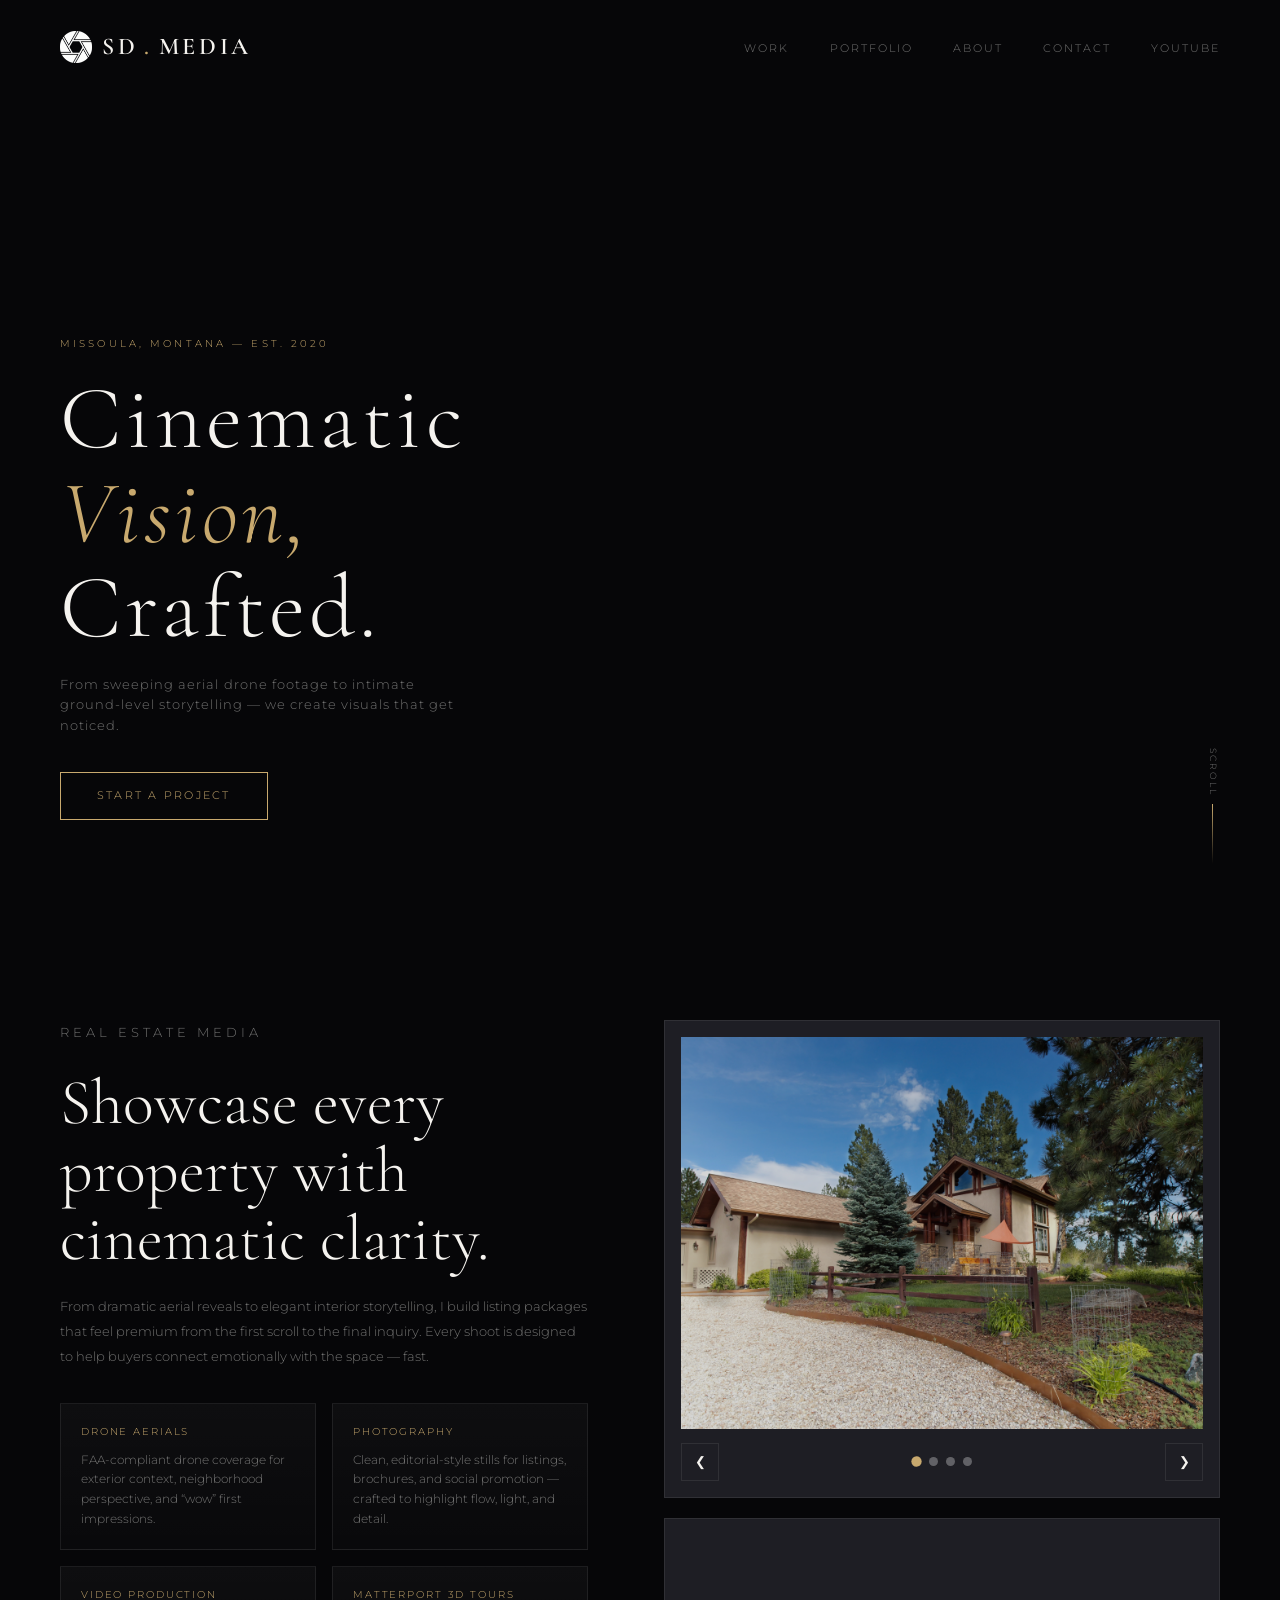
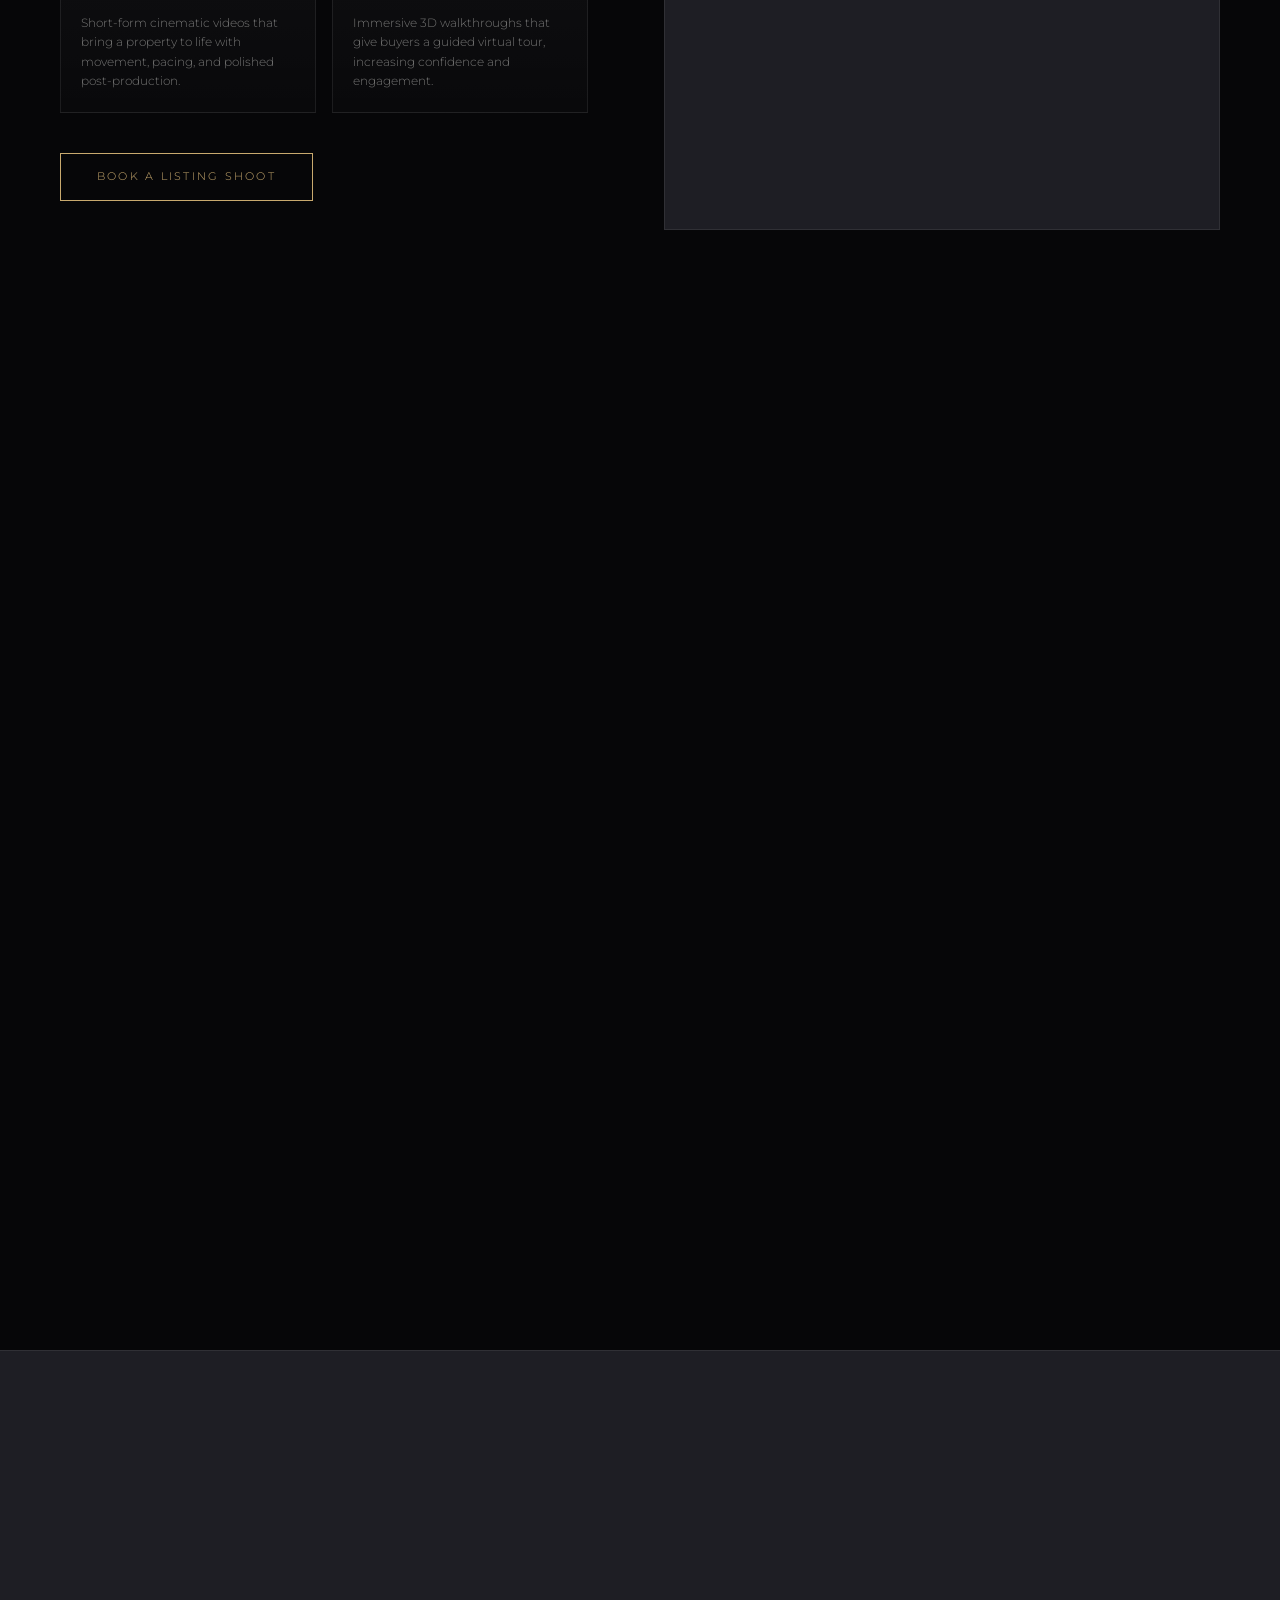
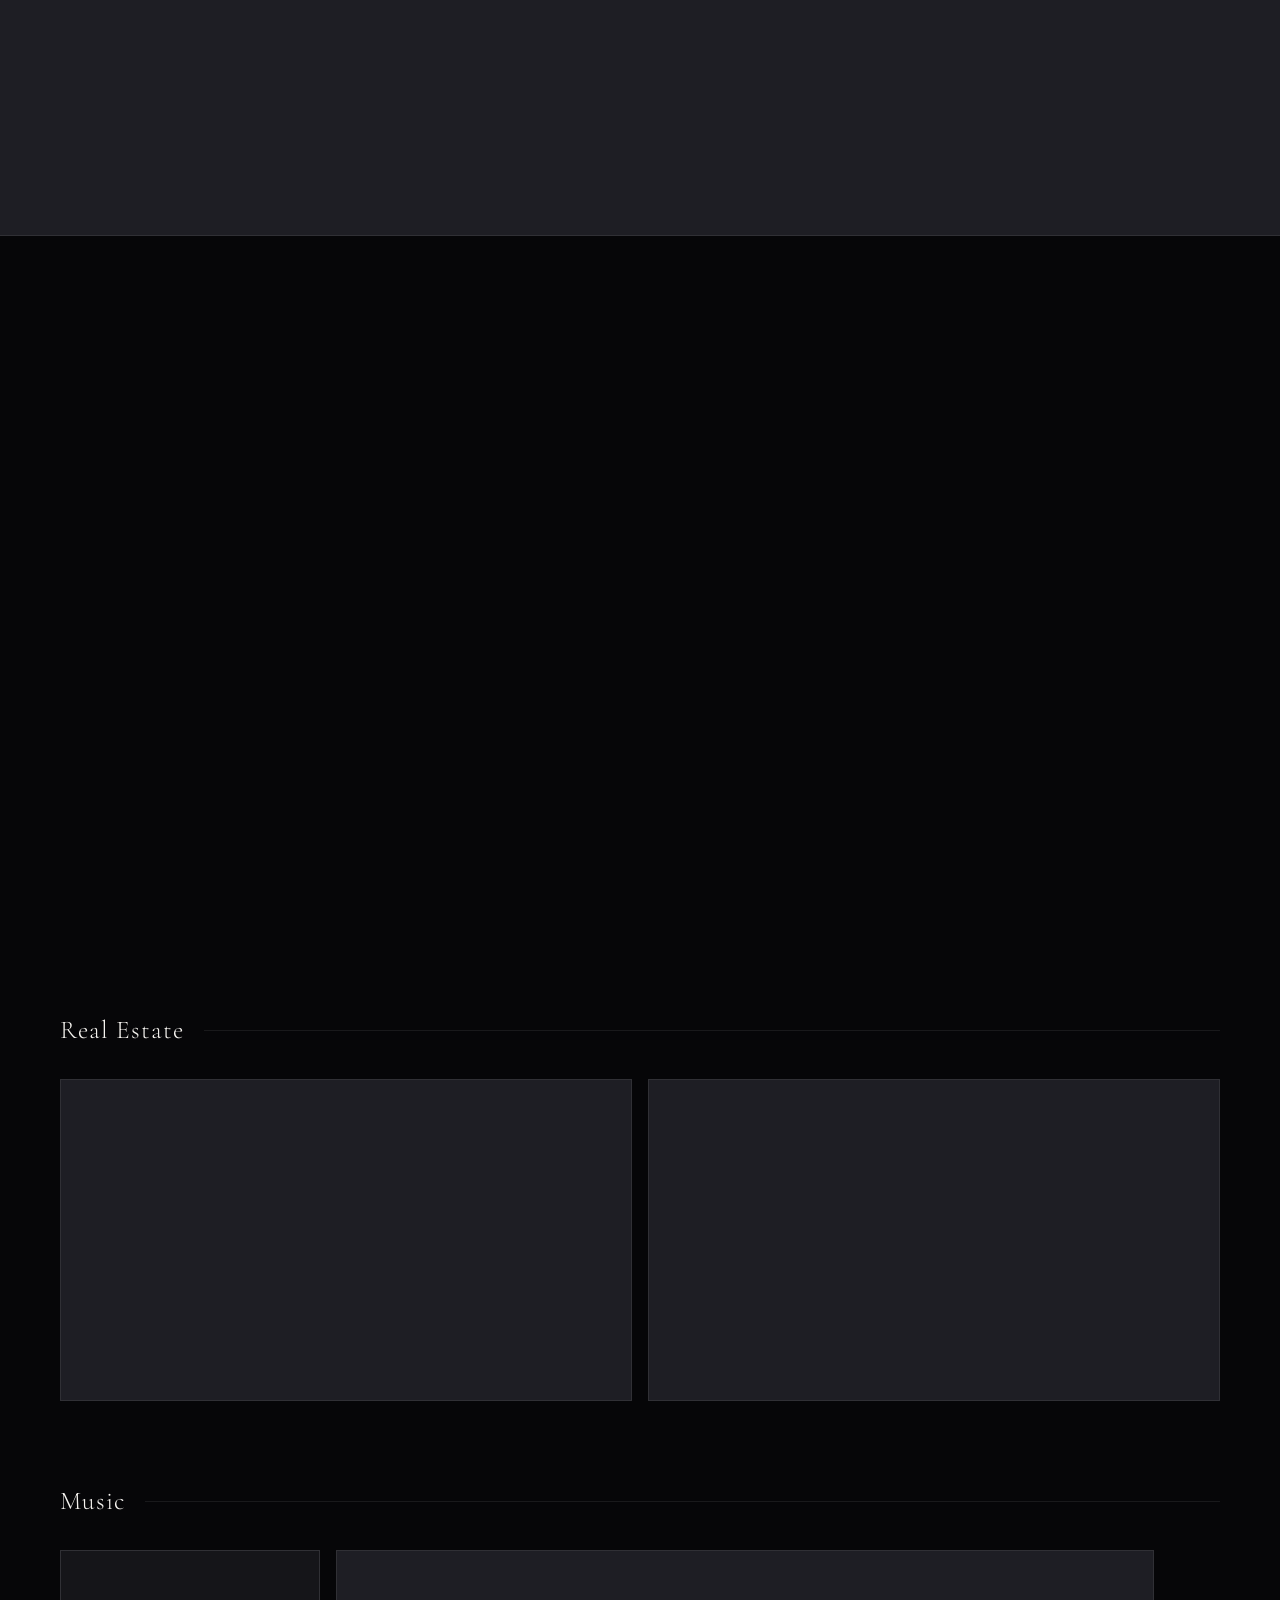
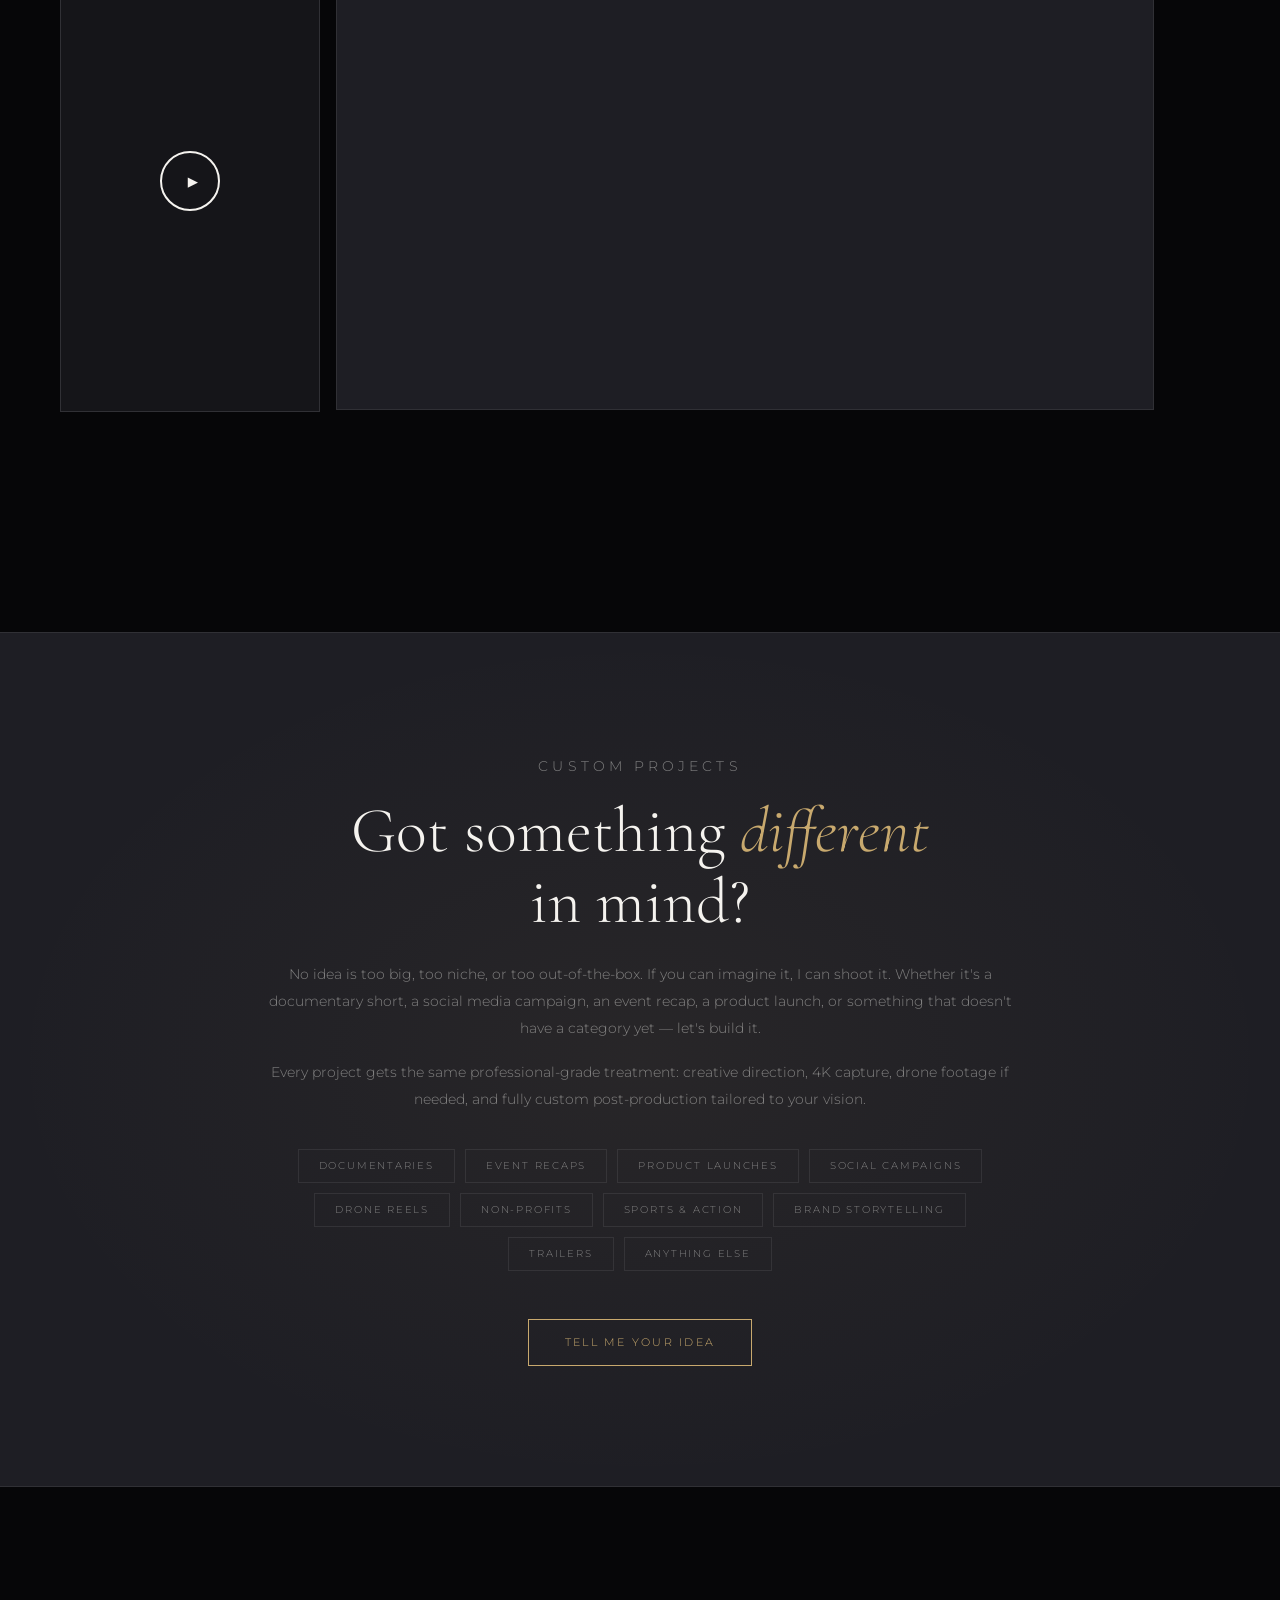
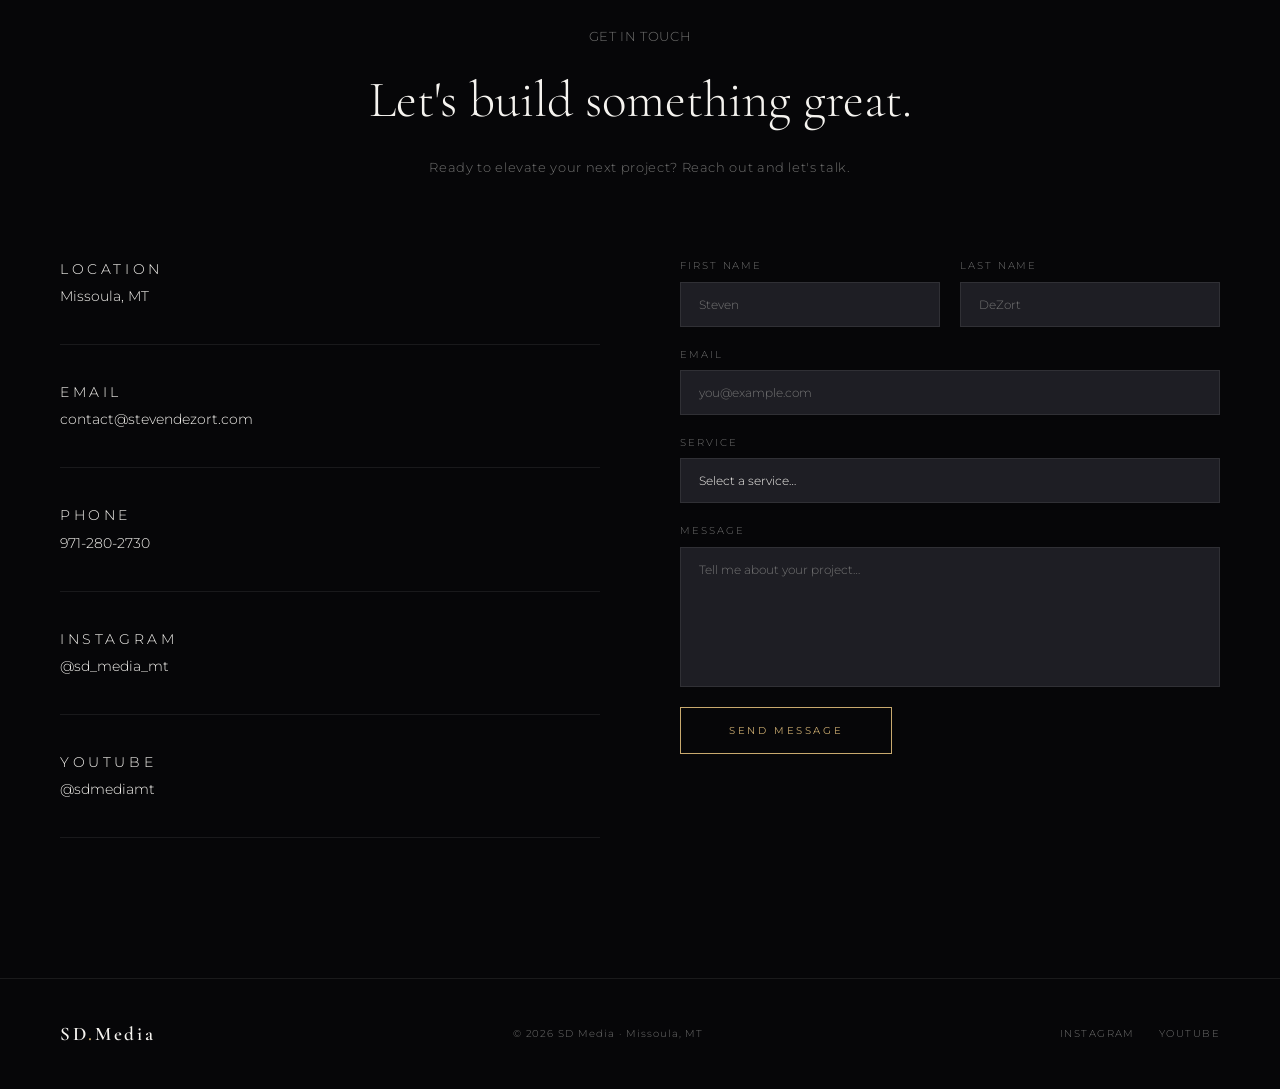
==== commit 055c89ed: "realestate" ====
--- a/index.html
+++ b/index.html
@@ -173,6 +173,72 @@
   </div>
 </section>
 
+<!-- ─── REAL ESTATE SHOWCASE ─── -->
+<section class="real-estate-showcase" id="real-estate-showcase">
+  <div class="showcase-copy reveal">
+    <p class="section-label">Real Estate Media</p>
+    <h2>Showcase every property with cinematic clarity.</h2>
+    <p>From dramatic aerial reveals to elegant interior storytelling, I build listing packages that feel premium from the first scroll to the final inquiry. Every shoot is designed to help buyers connect emotionally with the space — fast.</p>
+
+    <div class="showcase-list">
+      <article>
+        <span>Drone Aerials</span>
+        <p>FAA-compliant drone coverage for exterior context, neighborhood perspective, and “wow” first impressions.</p>
+      </article>
+      <article>
+        <span>Photography</span>
+        <p>Clean, editorial-style stills for listings, brochures, and social promotion — crafted to highlight flow, light, and detail.</p>
+      </article>
+      <article>
+        <span>Video Production</span>
+        <p>Short-form cinematic videos that bring a property to life with movement, pacing, and polished post-production.</p>
+      </article>
+      <article>
+        <span>Matterport 3D Tours</span>
+        <p>Immersive 3D walkthroughs that give buyers a guided virtual tour, increasing confidence and engagement.</p>
+      </article>
+    </div>
+
+    <a href="#contact" class="hero-cta showcase-cta">Book a Listing Shoot</a>
+  </div>
+
+  <div class="showcase-media reveal reveal-delay-1">
+    <div class="showcase-carousel" aria-label="Real estate gallery">
+      <div class="carousel-track">
+        <figure class="carousel-slide active">
+          <img src="media/photo/realestate/house.jpg" alt="Real estate exterior showcase" loading="lazy">
+        </figure>
+        <figure class="carousel-slide">
+          <img src="media/photo/realestate/kitchen-2.jpg" alt="Real estate kitchen interior showcase" loading="lazy">
+        </figure>
+        <figure class="carousel-slide">
+          <img src="media/photo/realestate/Front%20door-3.jpg" alt="Real estate front entry showcase" loading="lazy">
+        </figure>
+        <figure class="carousel-slide">
+          <img src="media/photo/realestate/Fireplace.jpg" alt="Real estate fireplace highlight" loading="lazy">
+        </figure>
+      </div>
+
+      <div class="carousel-controls">
+        <button class="carousel-btn prev" type="button" aria-label="Show previous image">&#10094;</button>
+        <div class="carousel-dots" aria-hidden="true">
+          <button class="carousel-dot active" type="button" aria-label="Go to slide 1"></button>
+          <button class="carousel-dot" type="button" aria-label="Go to slide 2"></button>
+          <button class="carousel-dot" type="button" aria-label="Go to slide 3"></button>
+          <button class="carousel-dot" type="button" aria-label="Go to slide 4"></button>
+        </div>
+        <button class="carousel-btn next" type="button" aria-label="Show next image">&#10095;</button>
+      </div>
+    </div>
+
+    <div class="showcase-video">
+      <div class="yt-embed horizontal">
+        <iframe width="560" height="315" src="https://www.youtube.com/embed/G3Nt4LrvQM4?si=q7HDvNYnEWYpn8Dz" title="Real estate video showcase" frameborder="0" allow="accelerometer; autoplay; clipboard-write; encrypted-media; gyroscope; picture-in-picture; web-share" referrerpolicy="strict-origin-when-cross-origin" allowfullscreen></iframe>
+      </div>
+    </div>
+  </div>
+</section>
+
 <!-- ─── SERVICES ─── -->
 <section class="services" id="services">
   <div class="services-header reveal">
@@ -524,6 +590,57 @@
 
   reveals.forEach(el => observer.observe(el));
 
+  // ─── Real estate carousel
+  const carouselSlides = Array.from(document.querySelectorAll('.carousel-slide'));
+  const carouselDots = Array.from(document.querySelectorAll('.carousel-dot'));
+  const prevBtn = document.querySelector('.carousel-btn.prev');
+  const nextBtn = document.querySelector('.carousel-btn.next');
+  let carouselIndex = 0;
+  let carouselTimer;
+
+  function showCarouselSlide(index) {
+    carouselSlides.forEach((slide, slideIndex) => {
+      slide.classList.toggle('active', slideIndex === index);
+    });
+
+    carouselDots.forEach((dot, dotIndex) => {
+      dot.classList.toggle('active', dotIndex === index);
+    });
+  }
+
+  function moveCarousel(direction) {
+    carouselIndex = (carouselIndex + direction + carouselSlides.length) % carouselSlides.length;
+    showCarouselSlide(carouselIndex);
+  }
+
+  function startCarouselAutoplay() {
+    clearInterval(carouselTimer);
+    carouselTimer = setInterval(() => moveCarousel(1), 4500);
+  }
+
+  prevBtn?.addEventListener('click', () => {
+    moveCarousel(-1);
+    startCarouselAutoplay();
+  });
+
+  nextBtn?.addEventListener('click', () => {
+    moveCarousel(1);
+    startCarouselAutoplay();
+  });
+
+  carouselDots.forEach((dot, dotIndex) => {
+    dot.addEventListener('click', () => {
+      carouselIndex = dotIndex;
+      showCarouselSlide(carouselIndex);
+      startCarouselAutoplay();
+    });
+  });
+
+  if (carouselSlides.length) {
+    showCarouselSlide(0);
+    startCarouselAutoplay();
+  }
+
   // ─── Video play button and progress bar
   document.querySelectorAll('.video-play-button').forEach(button => {
     const container = button.parentElement;
--- a/styles.css
+++ b/styles.css
@@ -202,8 +202,6 @@
     flex-direction: column;
     align-items: center;
     gap: 8px;
-    opacity: 0;
-    animation: fadeIn 1s 1.5s forwards;
   }
   .scroll-hint span {
     font-size: 0.55rem;
@@ -216,7 +214,157 @@
     width: 1px;
     height: 60px;
     background: linear-gradient(to bottom, var(--accent), transparent);
-    animation: scrollPulse 2s infinite;
+  }
+
+  /* ─── REAL ESTATE SHOWCASE ─── */
+  .real-estate-showcase {
+    display: grid;
+    grid-template-columns: 1fr 1fr;
+    gap: 48px;
+    align-items: start;
+    padding: 120px 60px 40px;
+    max-width: 1300px;
+    margin: 0 auto;
+  }
+
+  .showcase-copy {
+    padding-right: 28px;
+  }
+
+  .showcase-copy h2 {
+    font-family: 'Cormorant Garamond', serif;
+    font-weight: 300;
+    font-size: clamp(2.8rem, 5vw, 4.4rem);
+    line-height: 1.06;
+    margin-bottom: 22px;
+  }
+
+  .showcase-copy p {
+    color: var(--muted);
+    font-size: 0.82rem;
+    line-height: 1.9;
+    margin-bottom: 24px;
+  }
+
+  .showcase-list {
+    display: grid;
+    grid-template-columns: 1fr 1fr;
+    gap: 16px;
+    margin: 34px 0 40px;
+  }
+
+  .showcase-list article {
+    background: linear-gradient(180deg, rgba(255,255,255,0.03), rgba(255,255,255,0.01));
+    border: 1px solid var(--border);
+    padding: 20px;
+  }
+
+  .showcase-list span {
+    display: block;
+    color: var(--accent);
+    font-size: 0.65rem;
+    letter-spacing: 0.18em;
+    text-transform: uppercase;
+    margin-bottom: 10px;
+  }
+
+  .showcase-list p {
+    margin-bottom: 0;
+    font-size: 0.72rem;
+    line-height: 1.7;
+  }
+
+  .showcase-cta {
+    margin-top: 0;
+  }
+
+  .showcase-media {
+    display: grid;
+    gap: 20px;
+  }
+
+  .showcase-carousel {
+    background: var(--mid);
+    border: 1px solid var(--border);
+    padding: 16px;
+  }
+
+  .carousel-track {
+    position: relative;
+    width: 100%;
+    aspect-ratio: 4/3;
+    overflow: hidden;
+  }
+
+  .carousel-slide {
+    position: absolute;
+    inset: 0;
+    opacity: 0;
+    transform: scale(1.02);
+    transition: opacity 0.55s ease, transform 0.55s ease;
+  }
+
+  .carousel-slide.active {
+    opacity: 1;
+    transform: scale(1);
+  }
+
+  .carousel-slide img {
+    width: 100%;
+    height: 100%;
+    object-fit: cover;
+    display: block;
+    filter: saturate(0.9) brightness(0.85);
+  }
+
+  .carousel-controls {
+    display: flex;
+    align-items: center;
+    justify-content: space-between;
+    gap: 12px;
+    margin-top: 14px;
+  }
+
+  .carousel-btn {
+    width: 38px;
+    height: 38px;
+    border: 1px solid var(--border);
+    background: transparent;
+    color: var(--white);
+    cursor: pointer;
+    transition: border-color 0.3s, color 0.3s, background 0.3s;
+  }
+
+  .carousel-btn:hover {
+    border-color: var(--accent);
+    color: var(--accent);
+    background: rgba(200,169,110,0.08);
+  }
+
+  .carousel-dots {
+    display: flex;
+    justify-content: center;
+    gap: 8px;
+    flex: 1;
+  }
+
+  .carousel-dot {
+    width: 9px;
+    height: 9px;
+    border-radius: 50%;
+    border: none;
+    background: rgba(255,255,255,0.3);
+    cursor: pointer;
+    transition: background 0.3s, transform 0.3s;
+  }
+
+  .carousel-dot.active {
+    background: var(--accent);
+    transform: scale(1.15);
+  }
+
+  .showcase-video .section-label {
+    margin-bottom: 14px;
   }
 
   /* ─── DIVIDER ─── */
@@ -1076,6 +1224,9 @@
 
   /* ─── RESPONSIVE additions ─── */
   @media (max-width: 900px) {
+    .real-estate-showcase { grid-template-columns: 1fr; padding: 80px 28px 20px; }
+    .showcase-copy { padding-right: 0; }
+    .showcase-list { grid-template-columns: 1fr; }
     .portfolio { padding: 80px 28px; }
     .videos-2col { grid-template-columns: 1fr; }
     .videos-mixed { grid-template-columns: 1fr; }
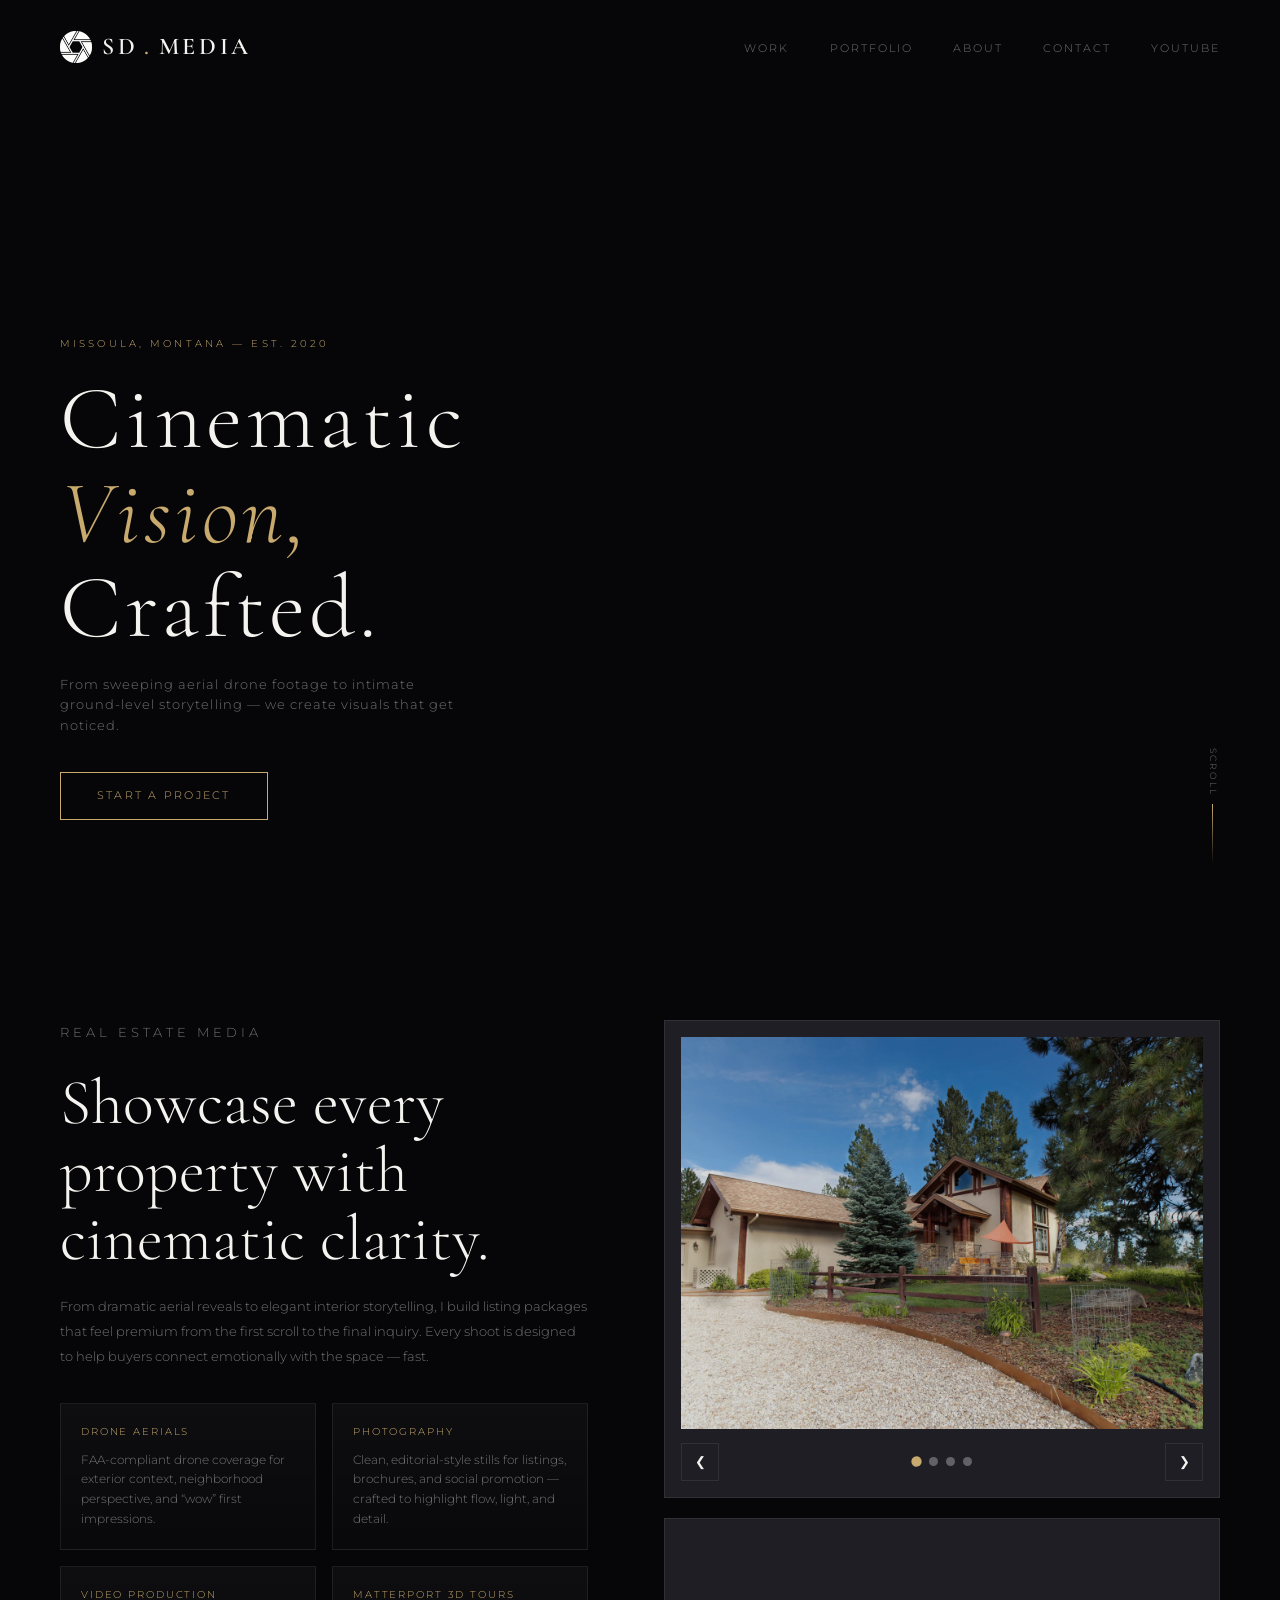
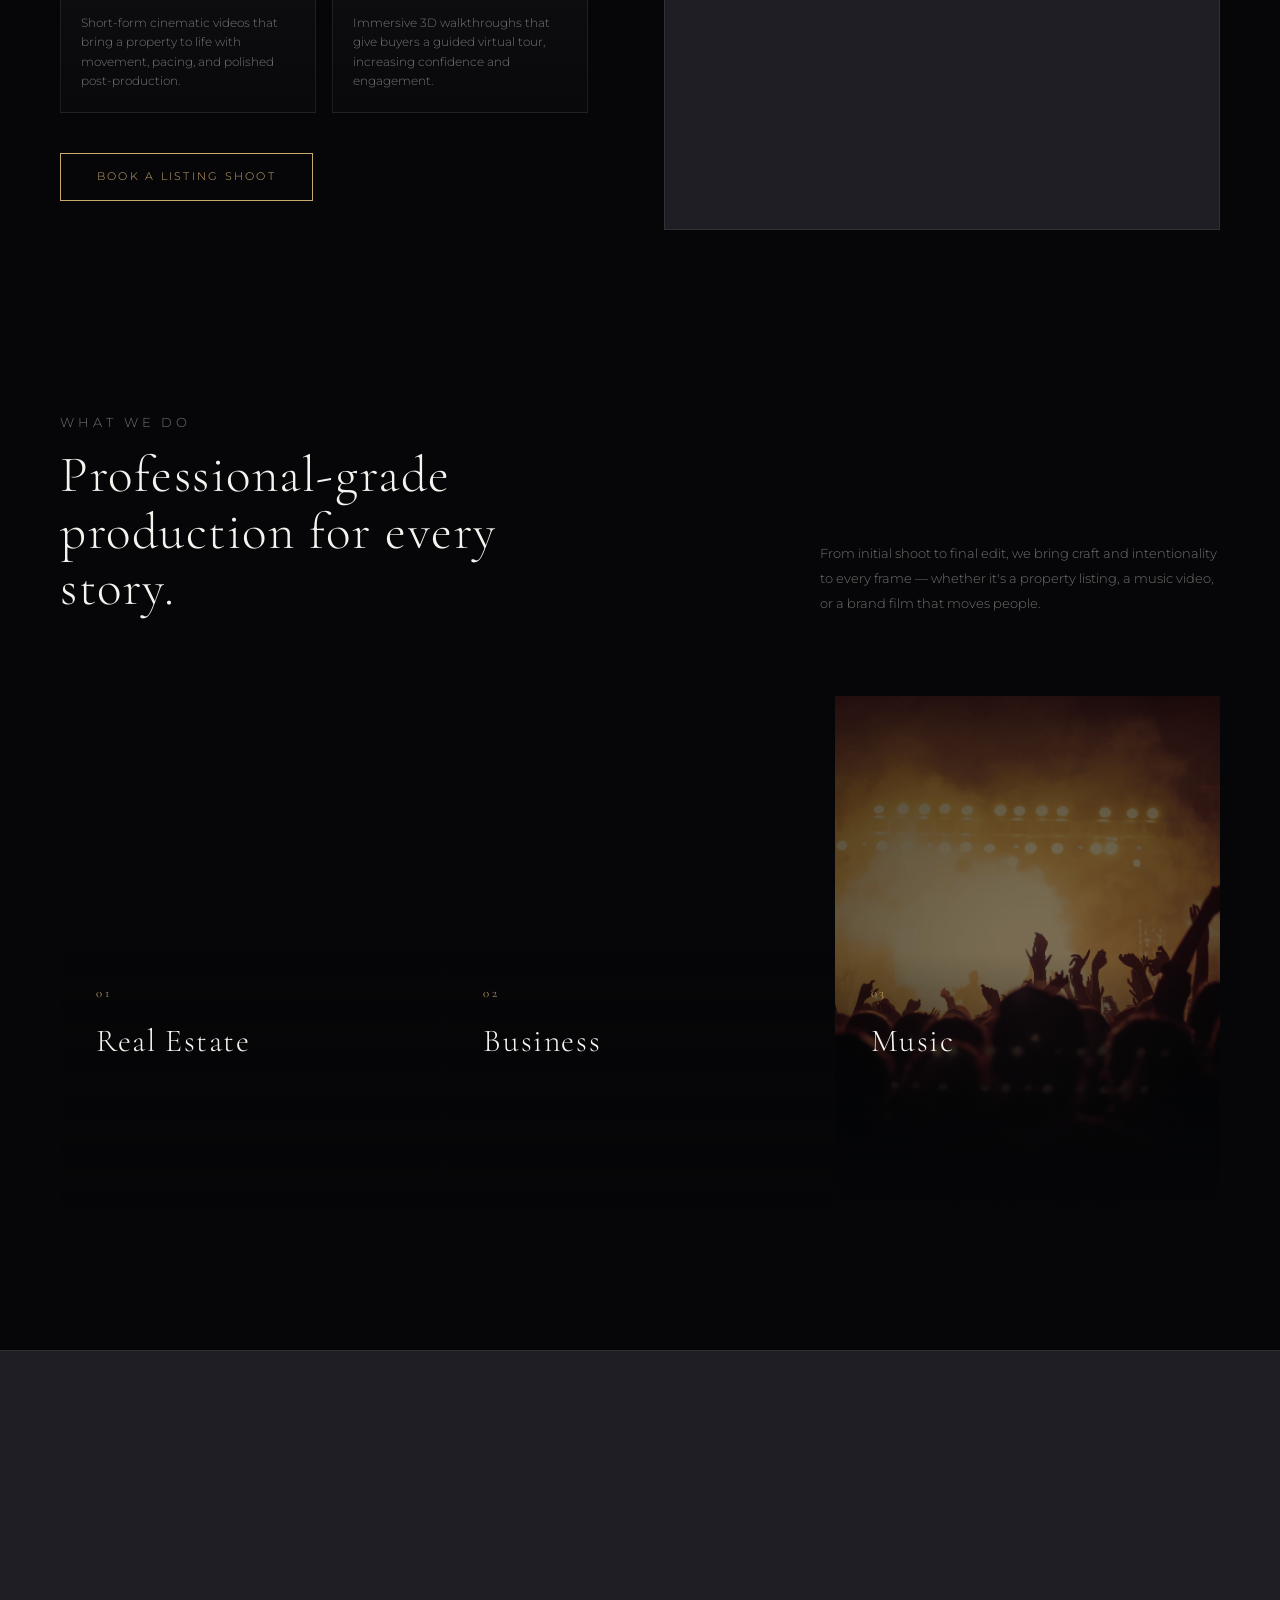
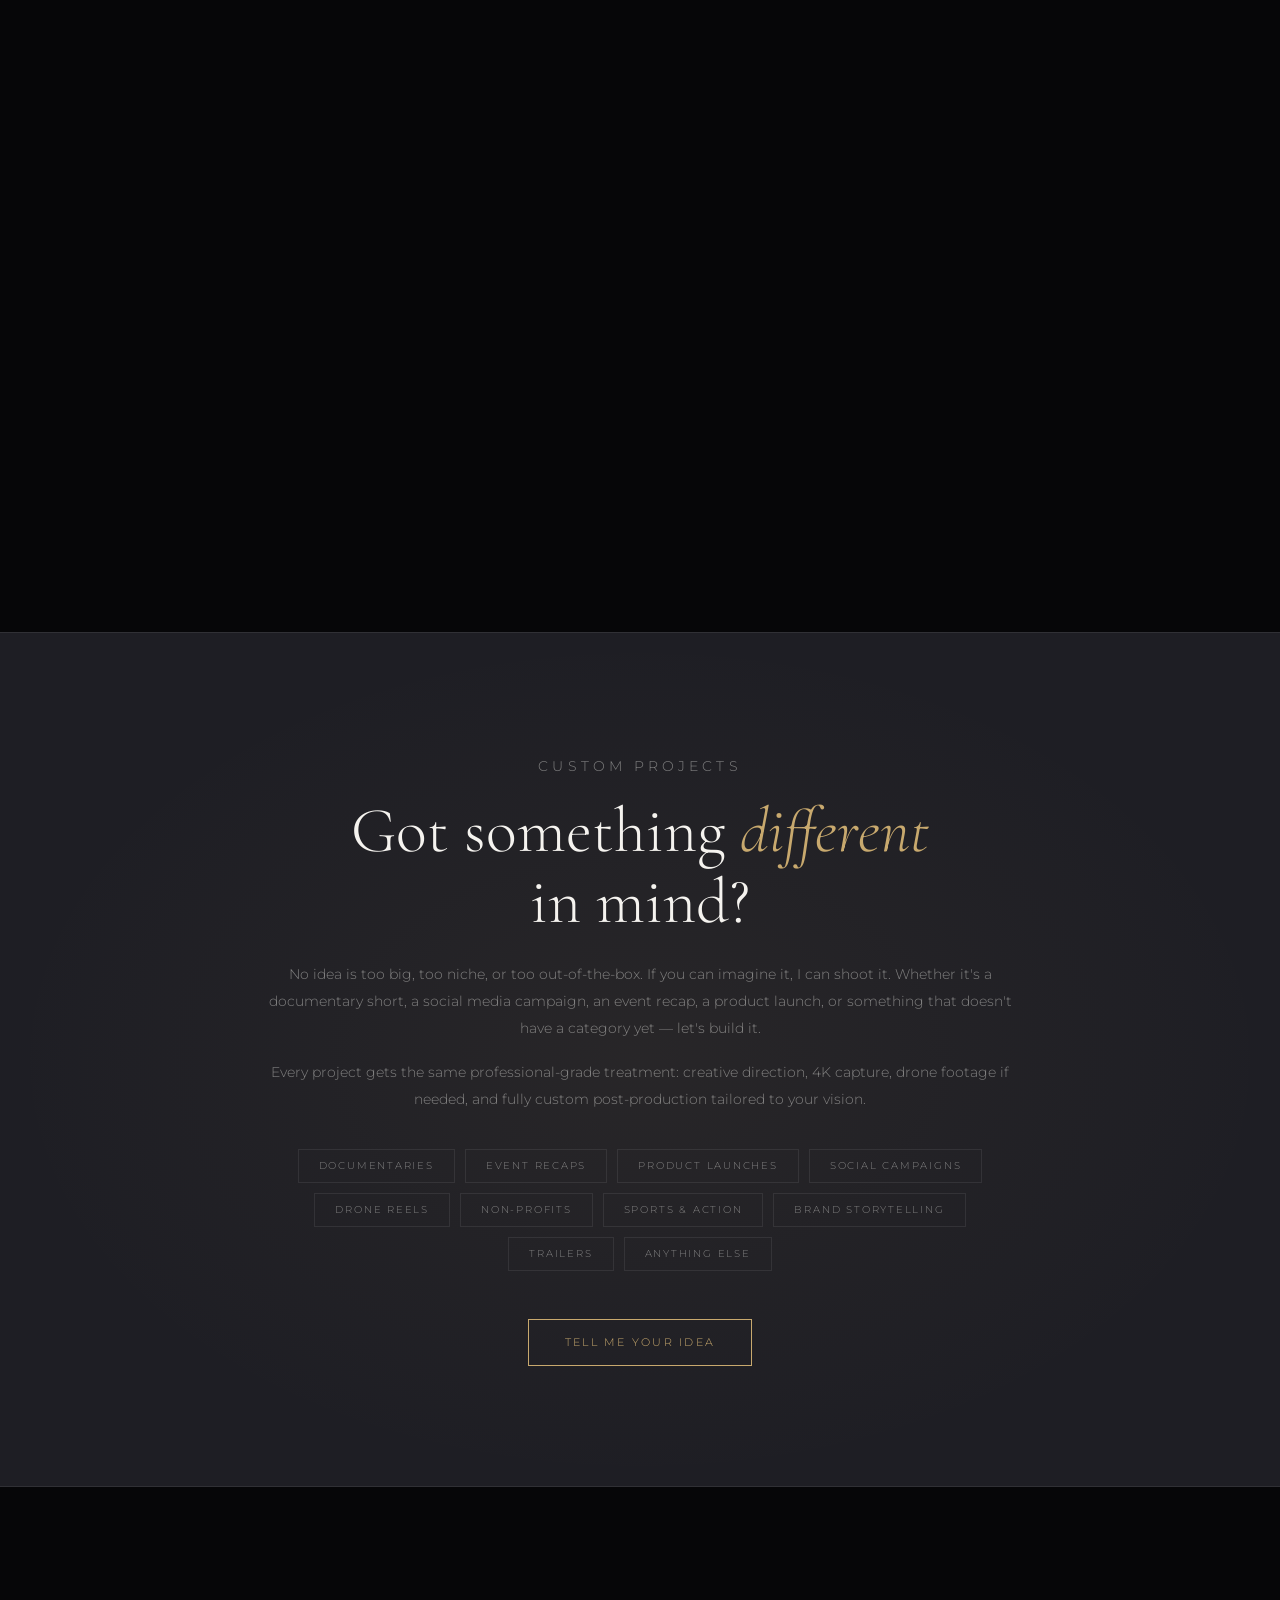
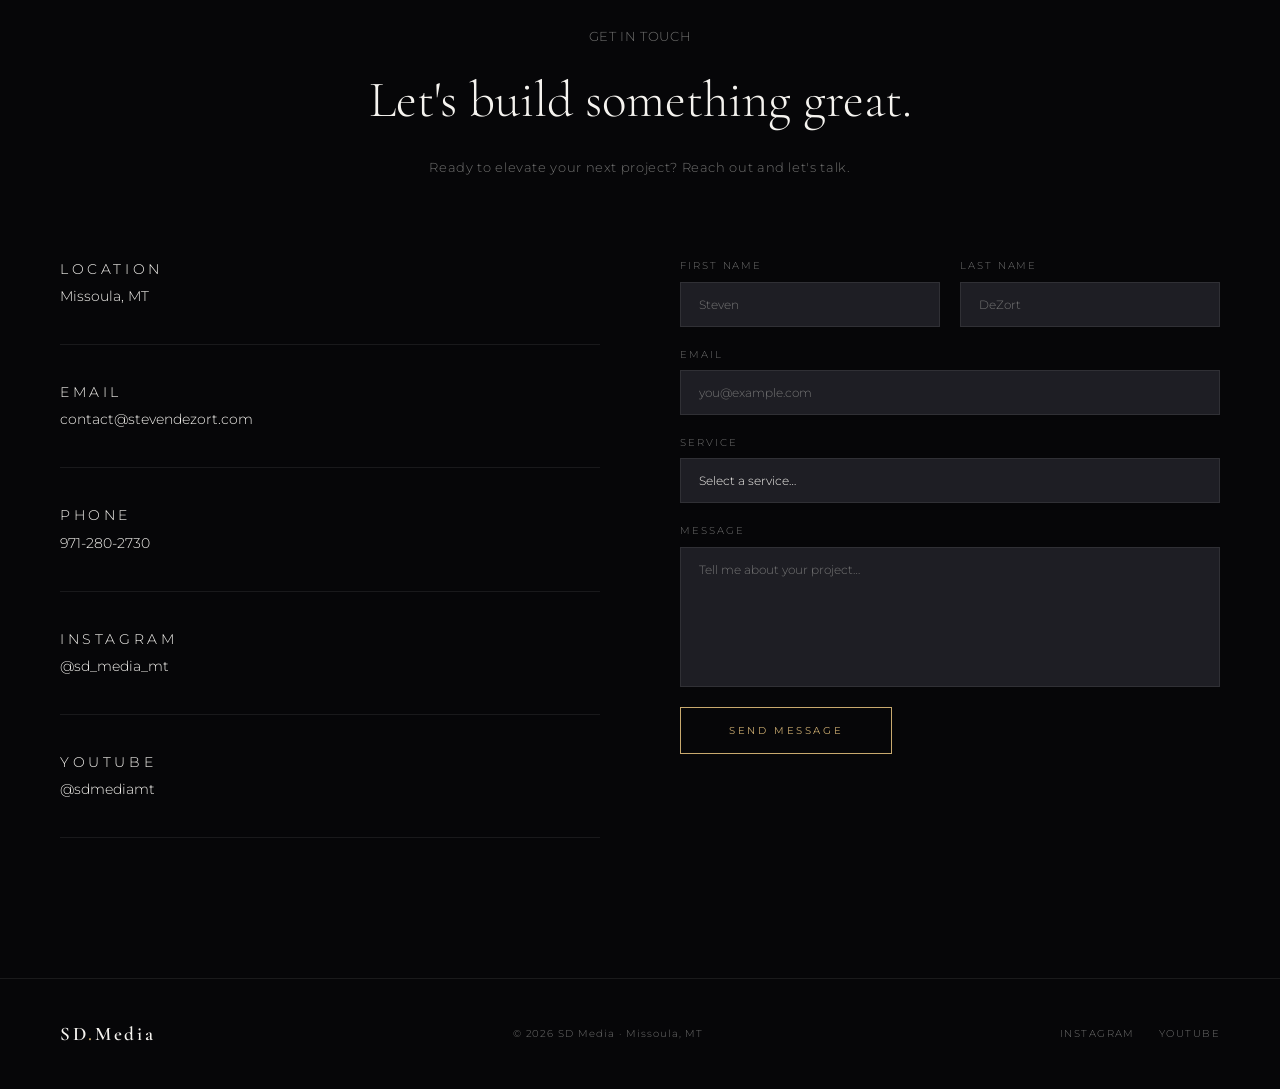
==== commit 6b3803ba: "carousel loader" ====
--- a/index.html
+++ b/index.html
@@ -205,17 +205,21 @@
   <div class="showcase-media reveal reveal-delay-1">
     <div class="showcase-carousel" aria-label="Real estate gallery">
       <div class="carousel-track">
+        <div class="carousel-loader" aria-hidden="true">
+          <div class="carousel-loader-bar"></div>
+          <span>Loading gallery</span>
+        </div>
         <figure class="carousel-slide active">
-          <img src="media/photo/realestate/house.jpg" alt="Real estate exterior showcase" loading="lazy">
+          <img src="media/photo/realestate/house.jpg" alt="Real estate exterior showcase" loading="eager">
         </figure>
         <figure class="carousel-slide">
-          <img src="media/photo/realestate/kitchen-2.jpg" alt="Real estate kitchen interior showcase" loading="lazy">
+          <img src="media/photo/realestate/kitchen-2.jpg" alt="Real estate kitchen interior showcase" loading="eager">
         </figure>
         <figure class="carousel-slide">
-          <img src="media/photo/realestate/Front%20door-3.jpg" alt="Real estate front entry showcase" loading="lazy">
+          <img src="media/photo/realestate/Front%20door-3.jpg" alt="Real estate front entry showcase" loading="eager">
         </figure>
         <figure class="carousel-slide">
-          <img src="media/photo/realestate/Fireplace.jpg" alt="Real estate fireplace highlight" loading="lazy">
+          <img src="media/photo/realestate/Fireplace.jpg" alt="Real estate fireplace highlight" loading="eager">
         </figure>
       </div>
 
@@ -595,6 +599,8 @@
   const carouselDots = Array.from(document.querySelectorAll('.carousel-dot'));
   const prevBtn = document.querySelector('.carousel-btn.prev');
   const nextBtn = document.querySelector('.carousel-btn.next');
+  const carouselLoader = document.querySelector('.carousel-loader');
+  const carouselLoaderBar = document.querySelector('.carousel-loader-bar');
   let carouselIndex = 0;
   let carouselTimer;
 
@@ -616,6 +622,49 @@
   function startCarouselAutoplay() {
     clearInterval(carouselTimer);
     carouselTimer = setInterval(() => moveCarousel(1), 4500);
+  }
+
+  async function preloadCarouselImages() {
+    if (!carouselSlides.length) return;
+
+    const imageSources = carouselSlides.map(slide => slide.querySelector('img')?.src).filter(Boolean);
+    let loaded = 0;
+
+    if (carouselLoader) {
+      carouselLoader.style.display = 'grid';
+    }
+
+    await Promise.all(imageSources.map((src) => new Promise((resolve) => {
+      const img = new Image();
+      img.onload = () => {
+        loaded += 1;
+        const percent = Math.round((loaded / imageSources.length) * 100);
+        if (carouselLoaderBar) {
+          carouselLoaderBar.style.width = `${percent}%`;
+        }
+        resolve();
+      };
+      img.onerror = () => {
+        loaded += 1;
+        const percent = Math.round((loaded / imageSources.length) * 100);
+        if (carouselLoaderBar) {
+          carouselLoaderBar.style.width = `${percent}%`;
+        }
+        resolve();
+      };
+      img.src = src;
+    })));
+
+    if (carouselLoader) {
+      carouselLoader.style.opacity = '0';
+      carouselLoader.style.pointerEvents = 'none';
+      setTimeout(() => {
+        carouselLoader.style.display = 'none';
+      }, 250);
+    }
+
+    showCarouselSlide(0);
+    startCarouselAutoplay();
   }
 
   prevBtn?.addEventListener('click', () => {
@@ -636,10 +685,7 @@
     });
   });
 
-  if (carouselSlides.length) {
-    showCarouselSlide(0);
-    startCarouselAutoplay();
-  }
+  preloadCarouselImages();
 
   // ─── Video play button and progress bar
   document.querySelectorAll('.video-play-button').forEach(button => {
--- a/styles.css
+++ b/styles.css
@@ -294,6 +294,30 @@
     width: 100%;
     aspect-ratio: 4/3;
     overflow: hidden;
+  }
+
+  .carousel-loader {
+    position: absolute;
+    inset: auto 0 0 0;
+    z-index: 3;
+    padding: 14px 16px 12px;
+    background: linear-gradient(to top, rgba(6,6,8,0.92), rgba(6,6,8,0.55));
+    display: grid;
+    gap: 8px;
+  }
+
+  .carousel-loader-bar {
+    width: 0%;
+    height: 4px;
+    background: linear-gradient(90deg, var(--accent), #f1d9a6);
+    transition: width 0.2s ease;
+  }
+
+  .carousel-loader span {
+    font-size: 0.56rem;
+    letter-spacing: 0.18em;
+    text-transform: uppercase;
+    color: var(--muted);
   }
 
   .carousel-slide {
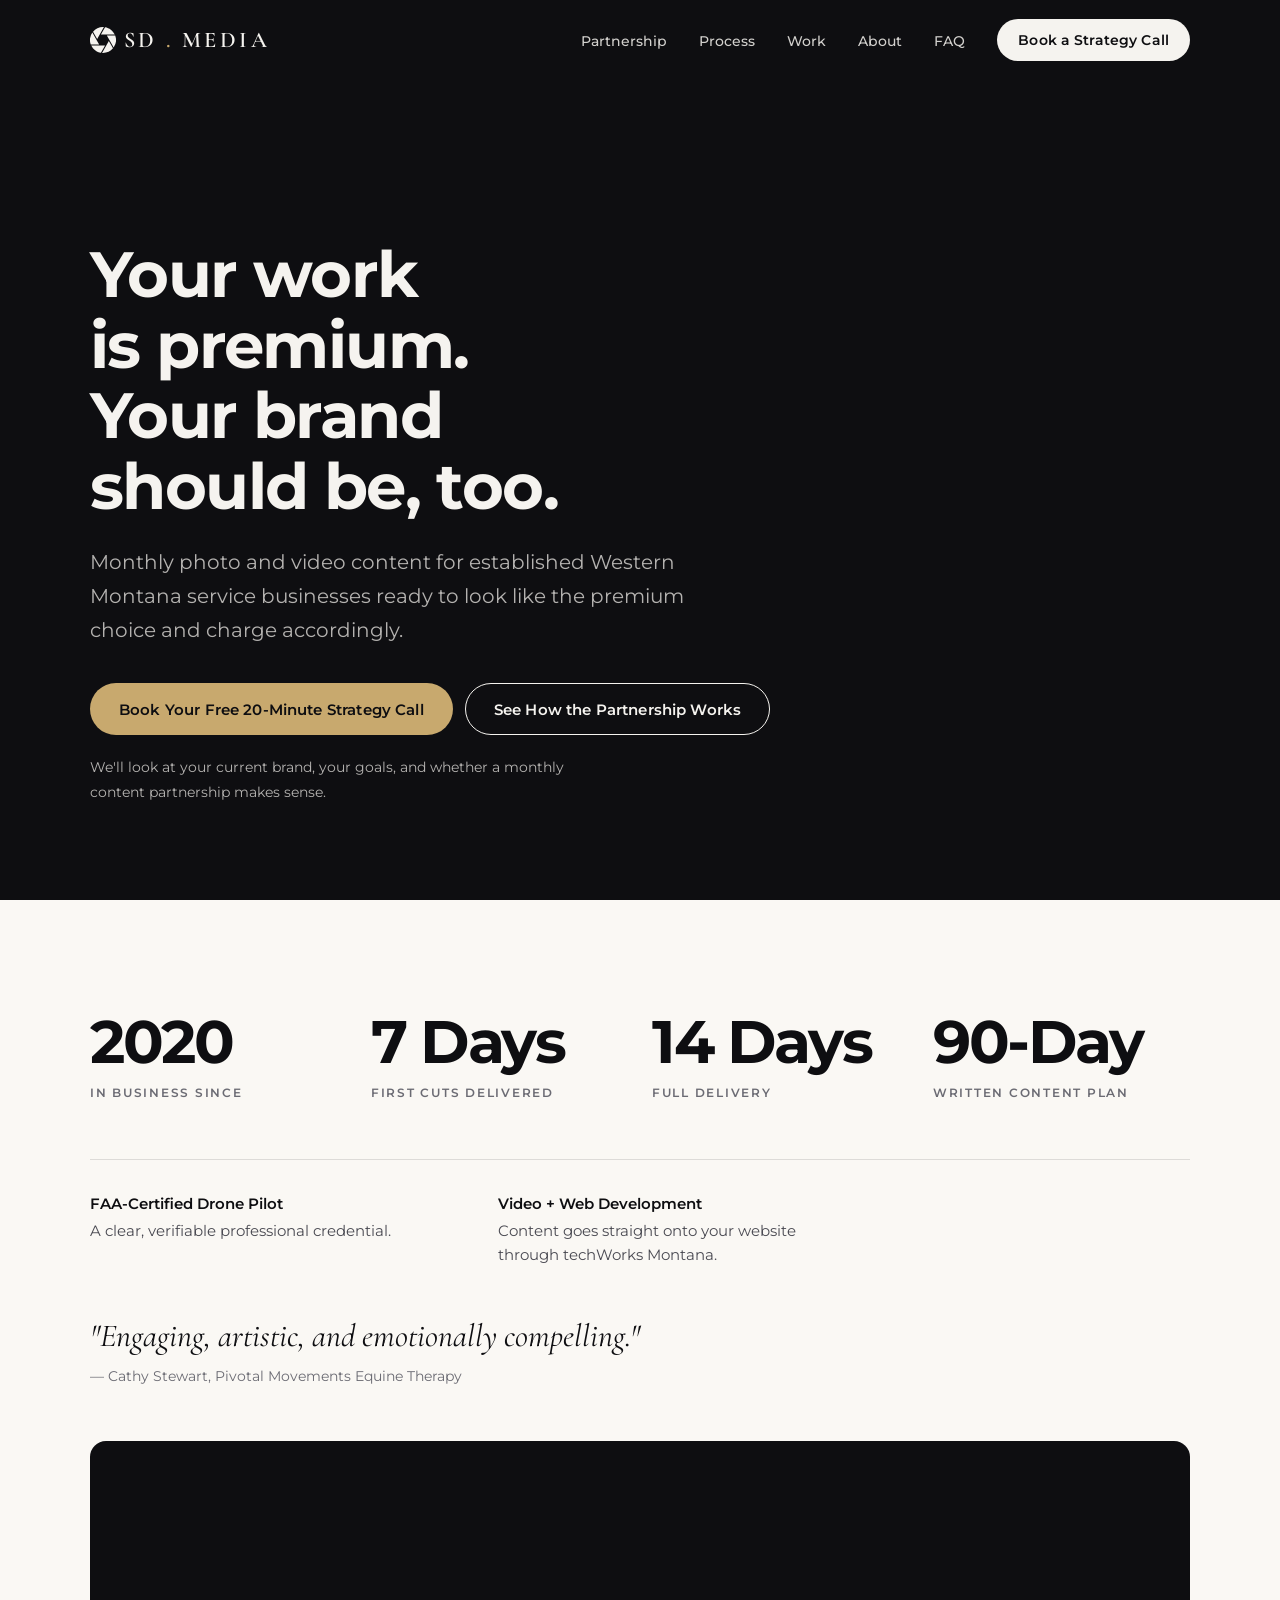
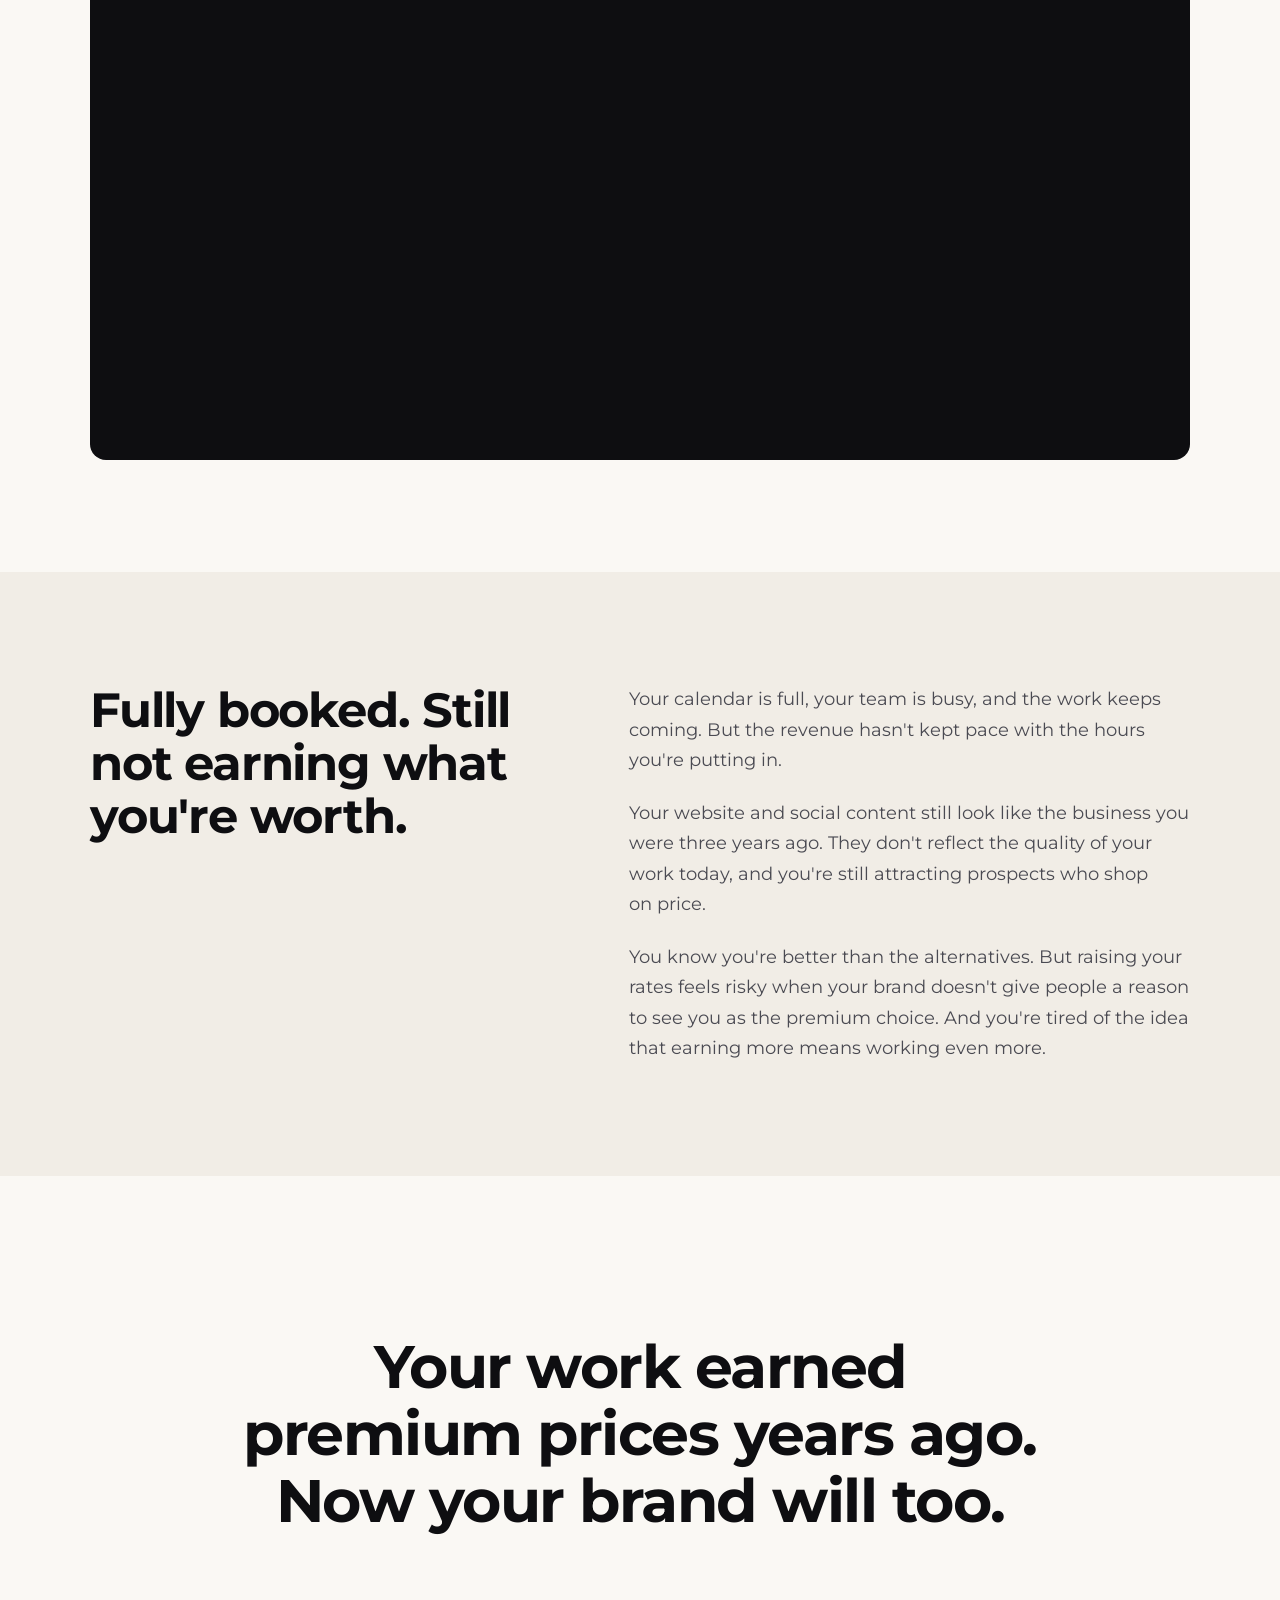
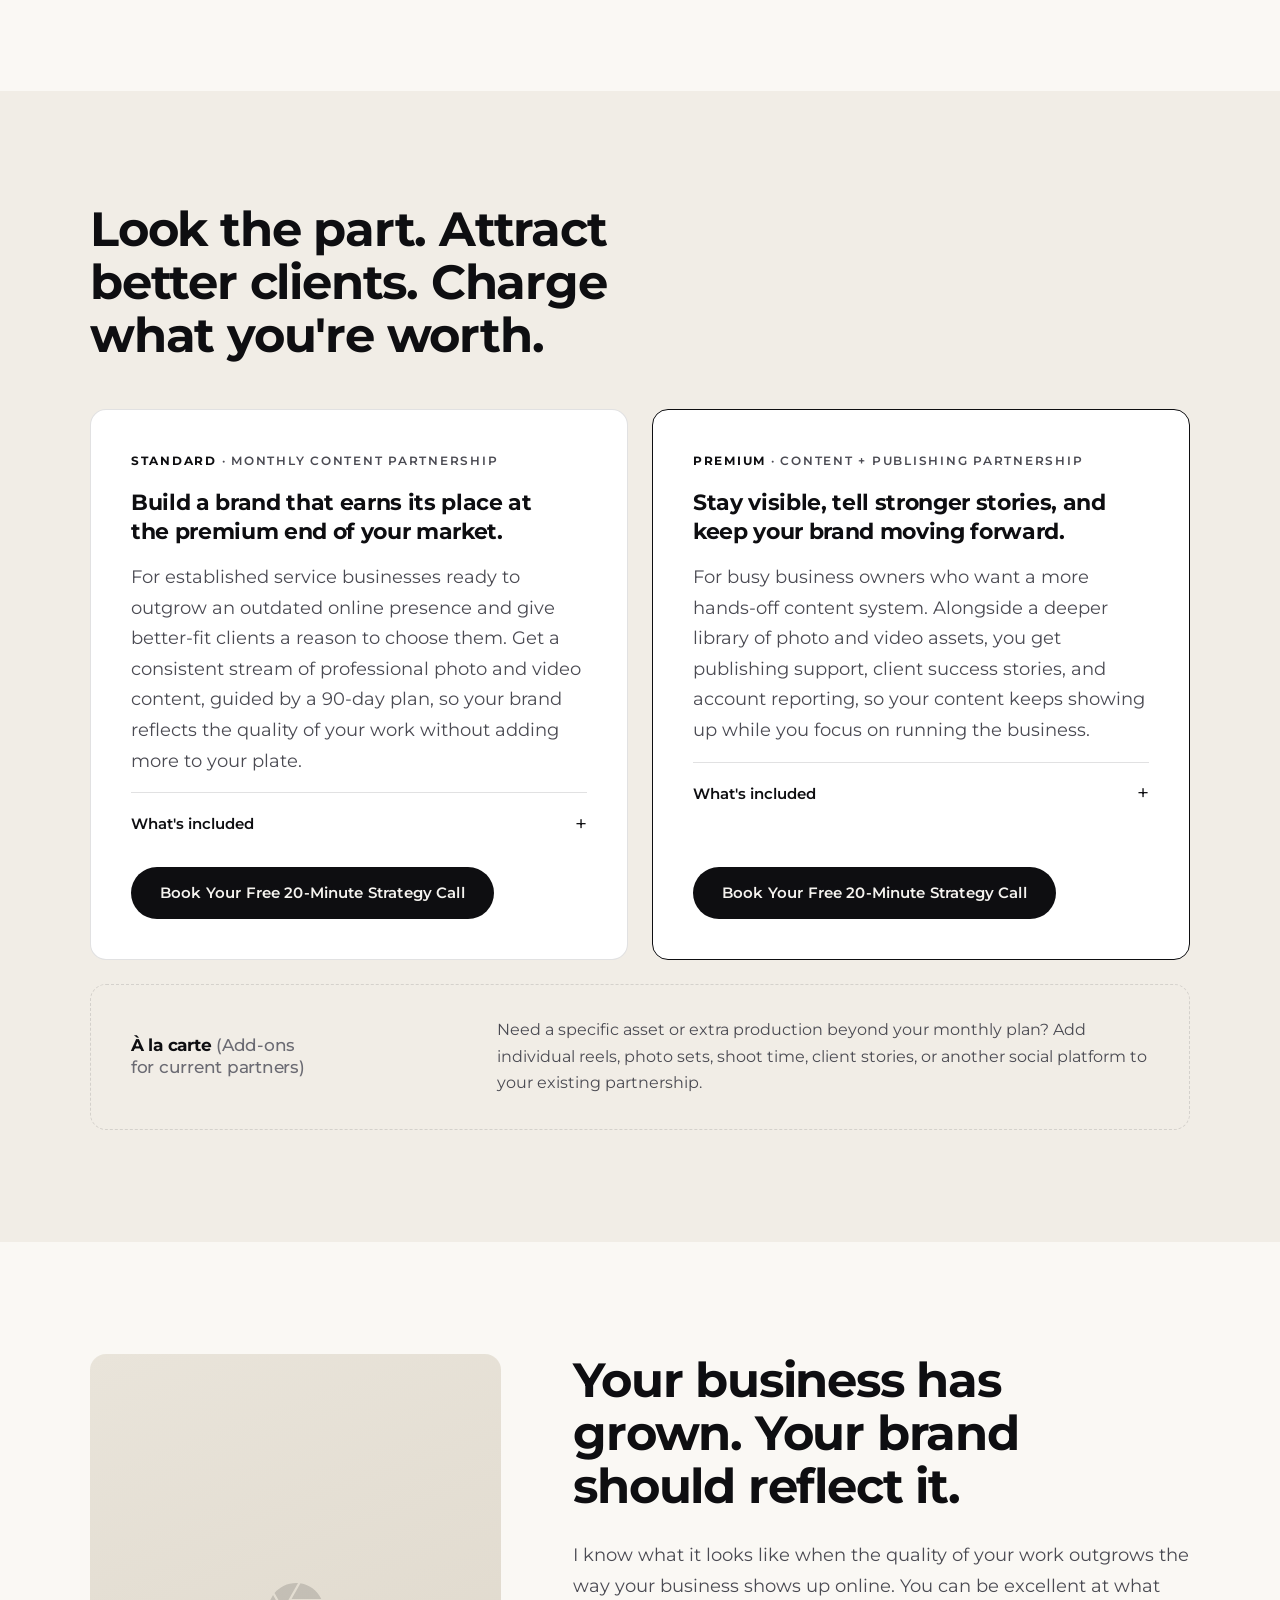
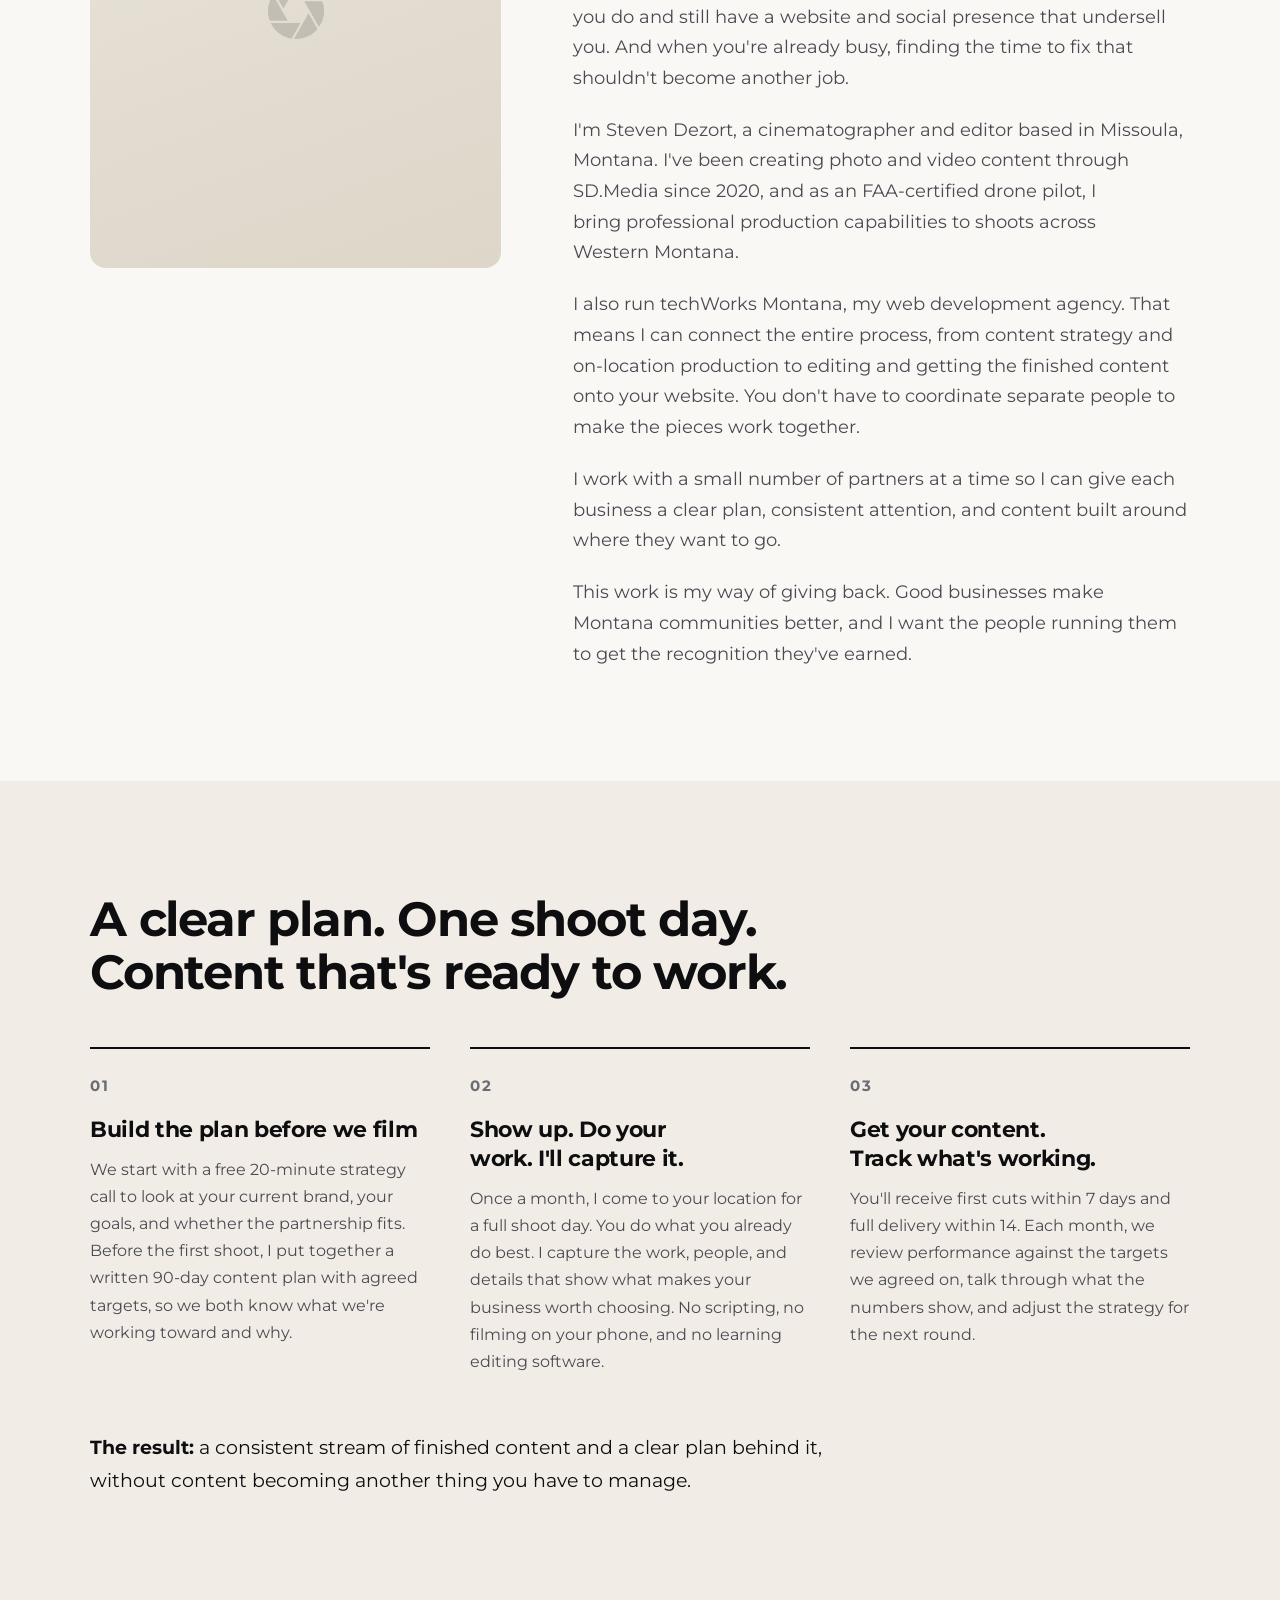
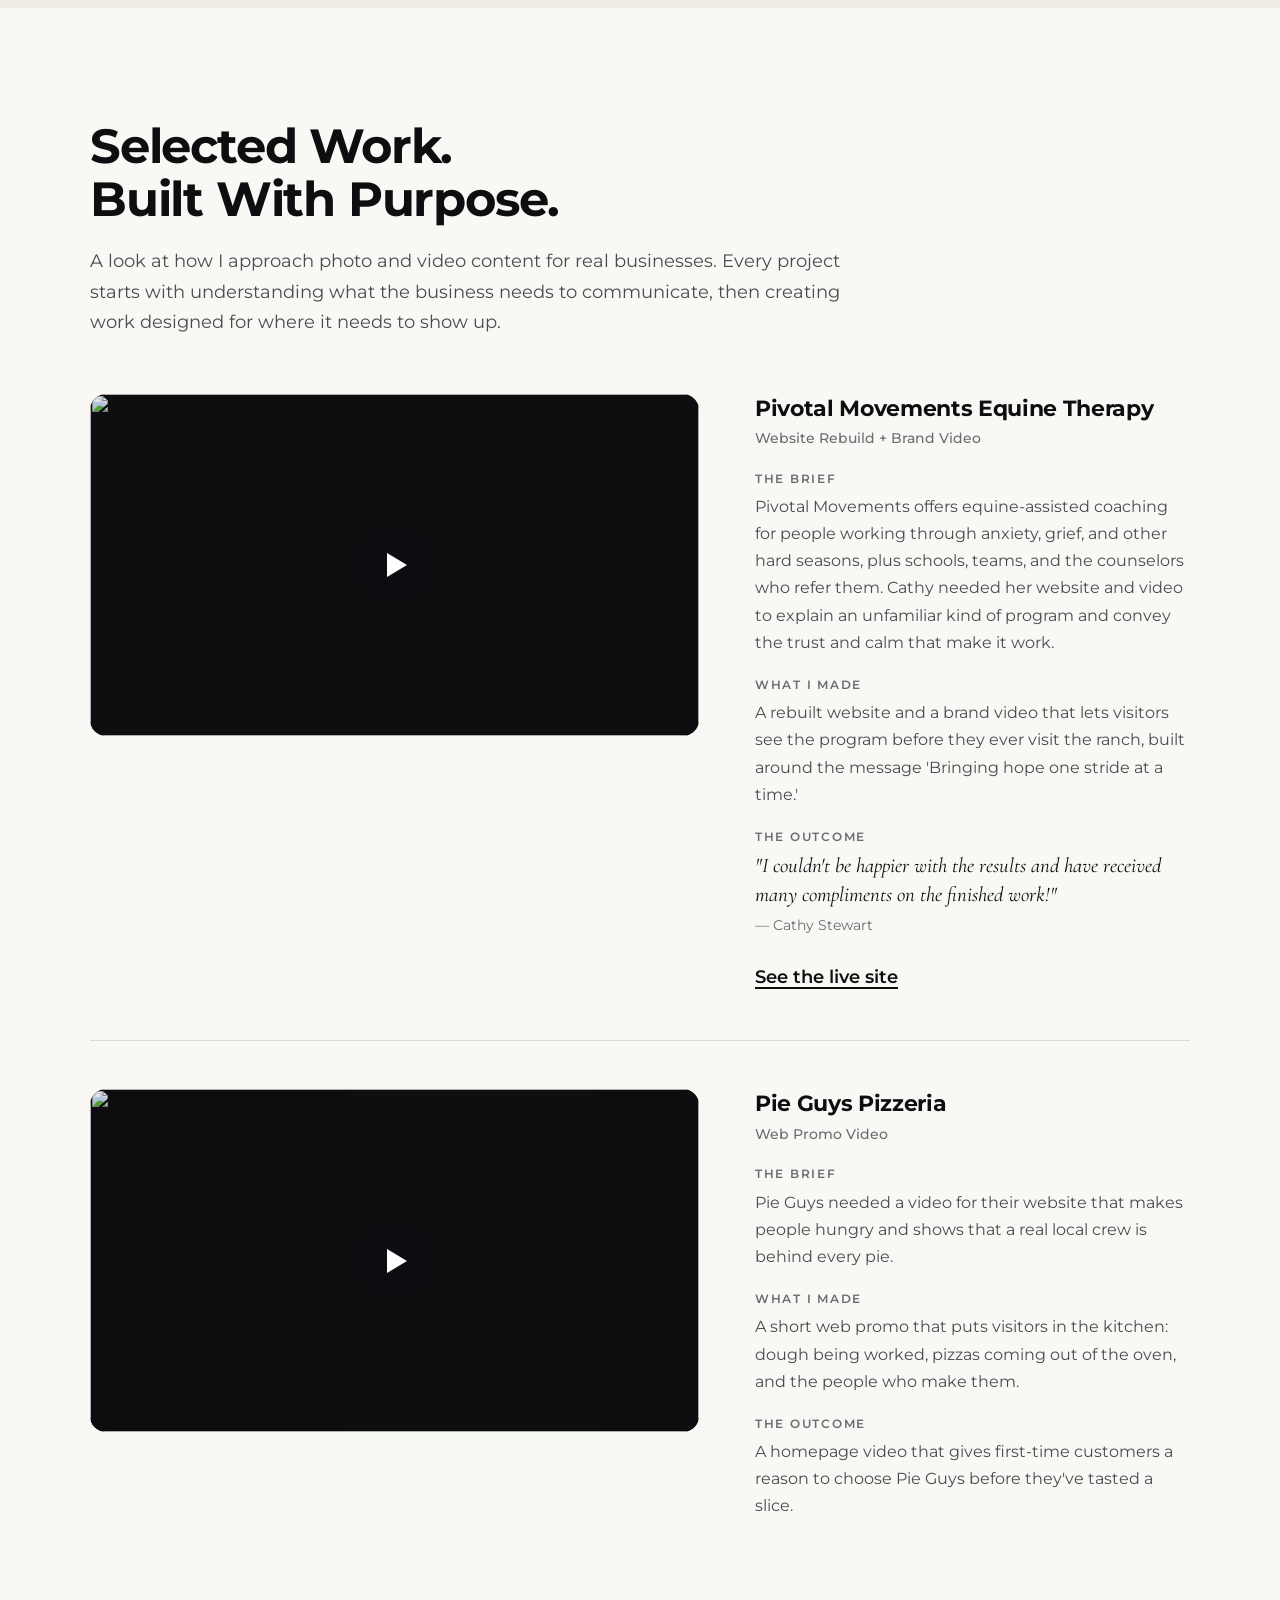
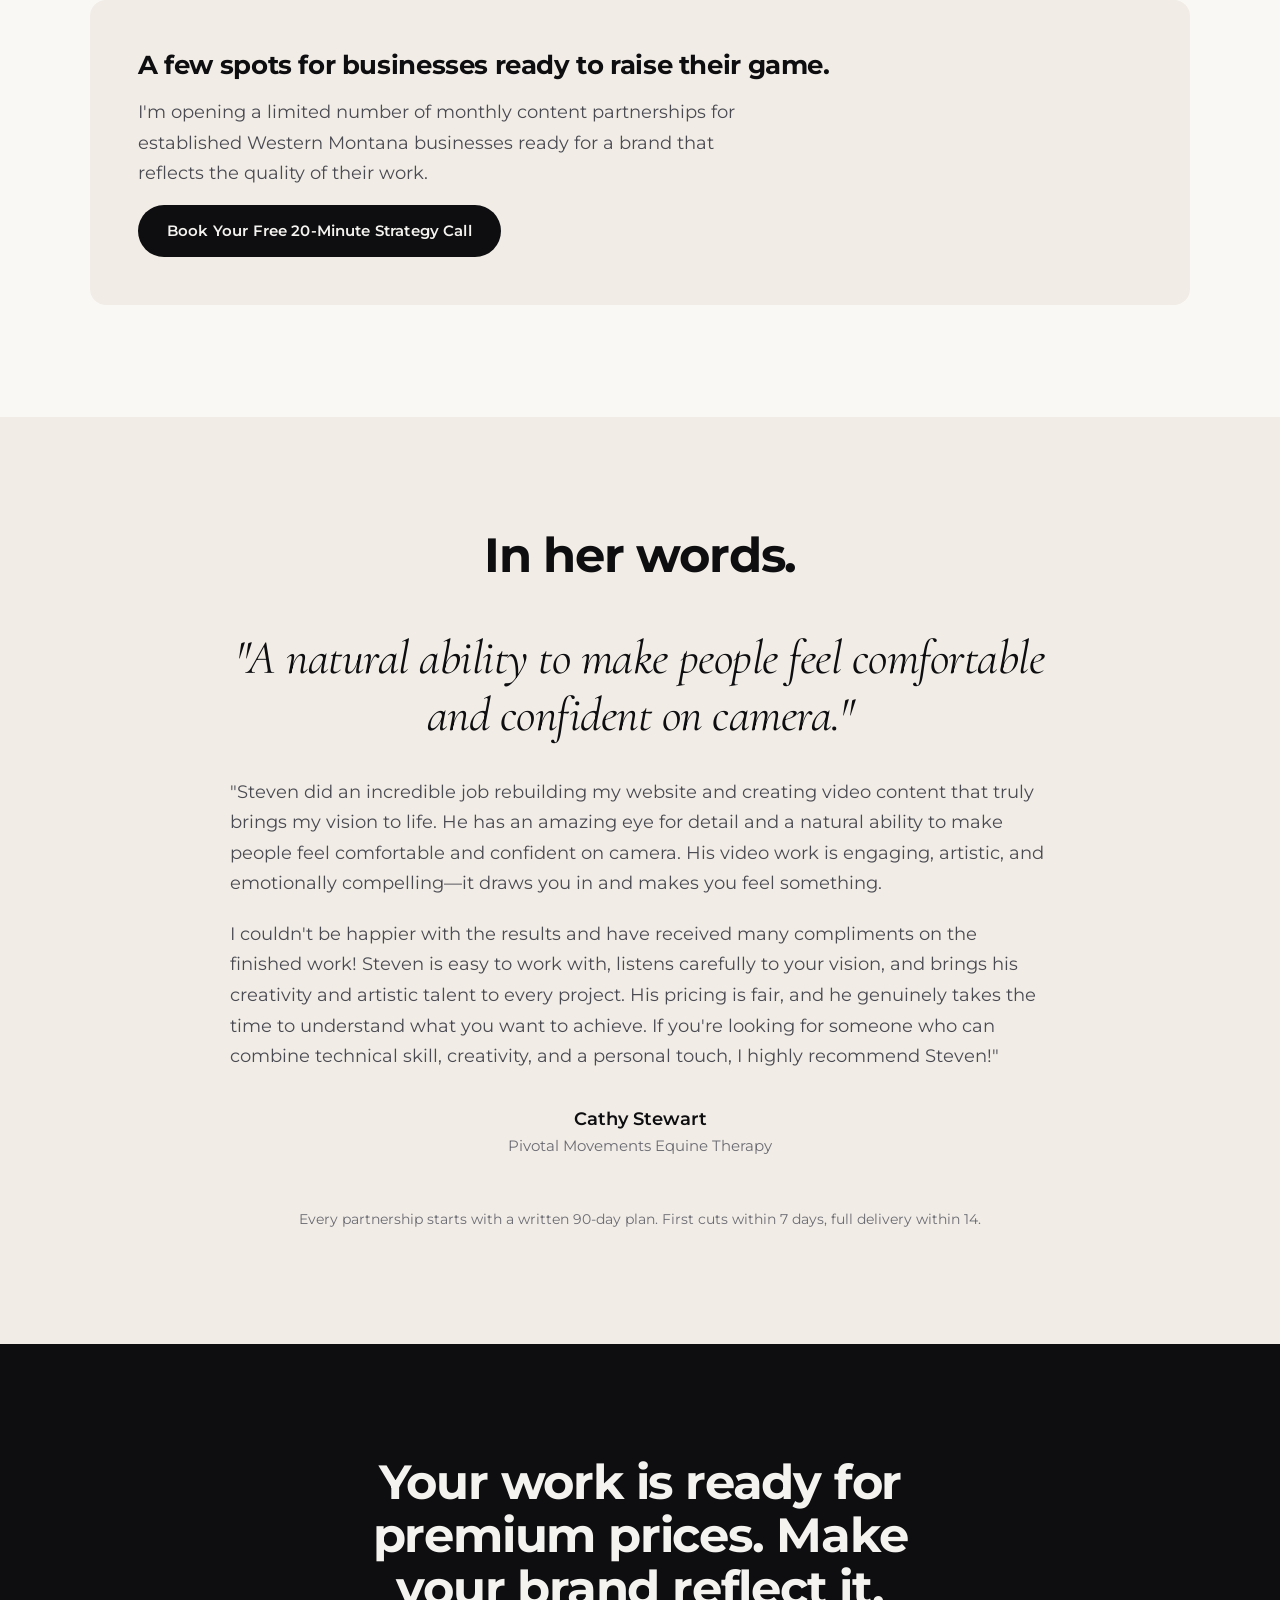
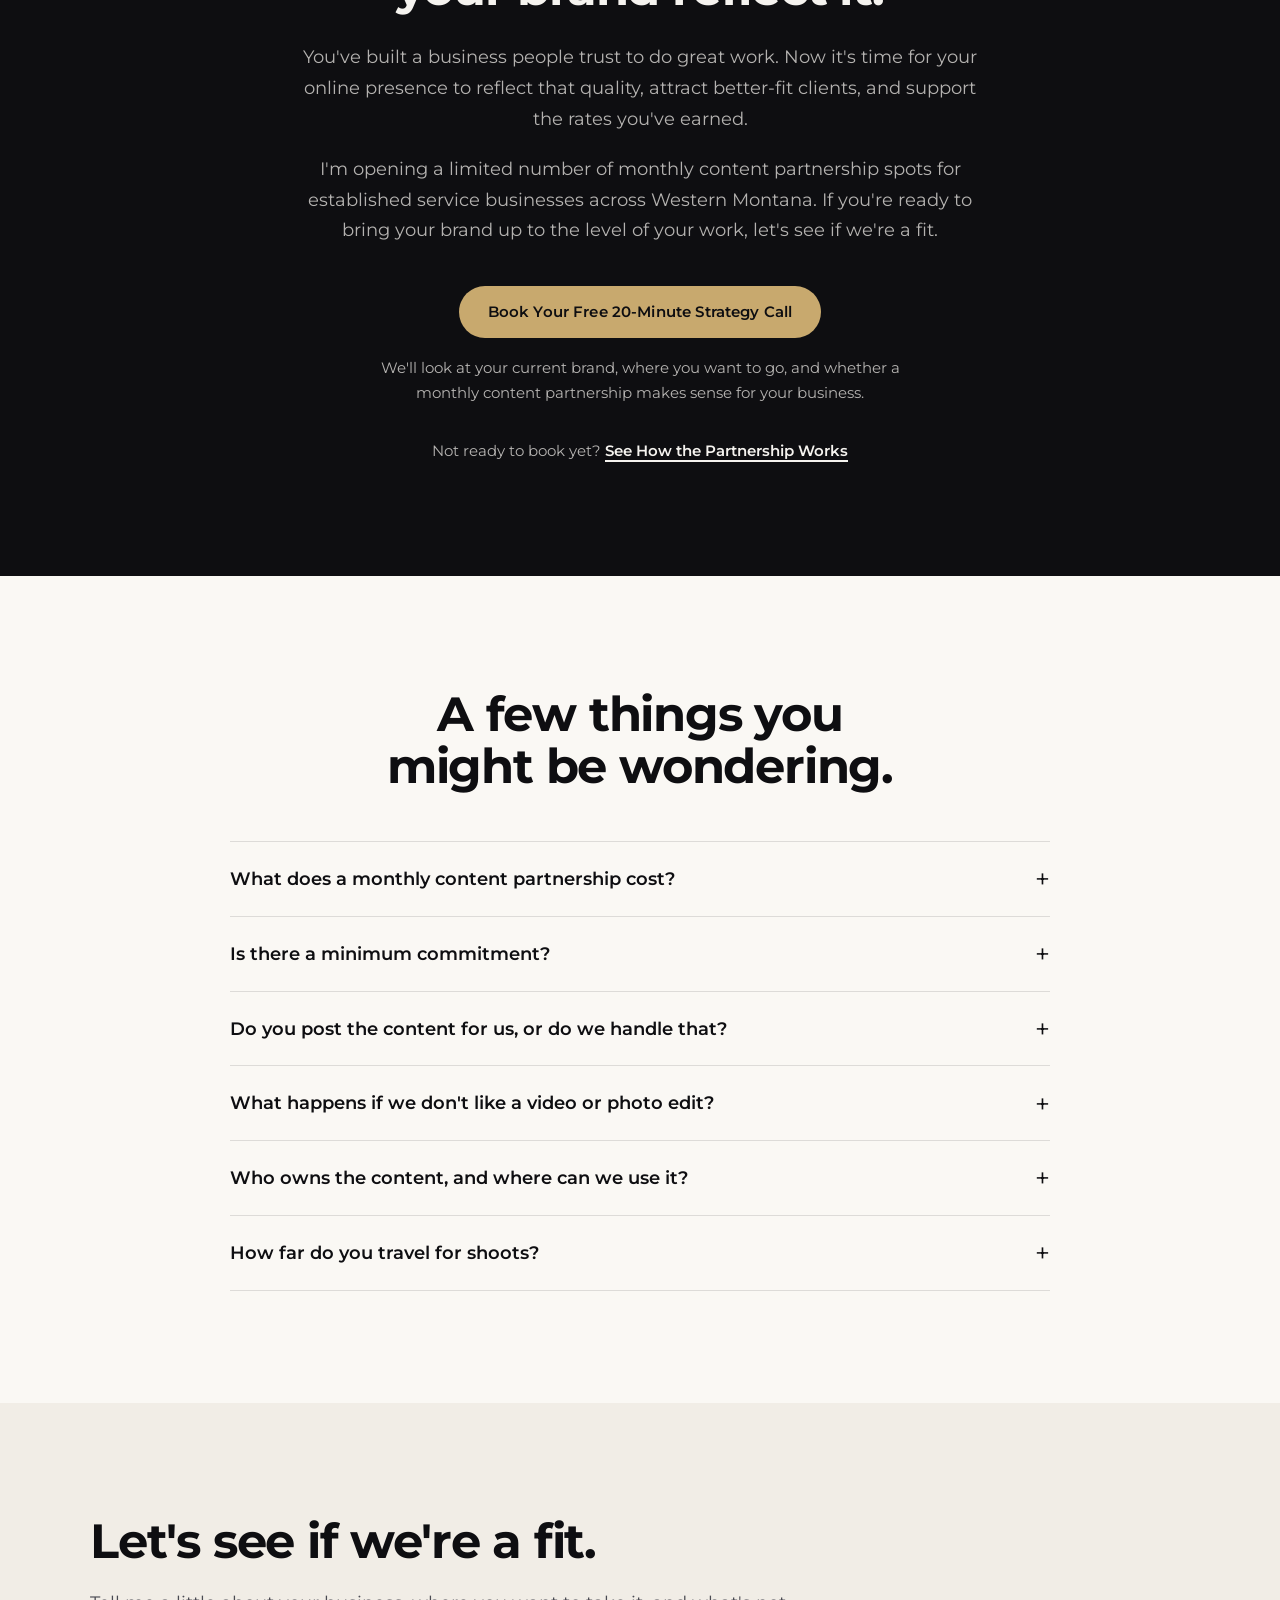
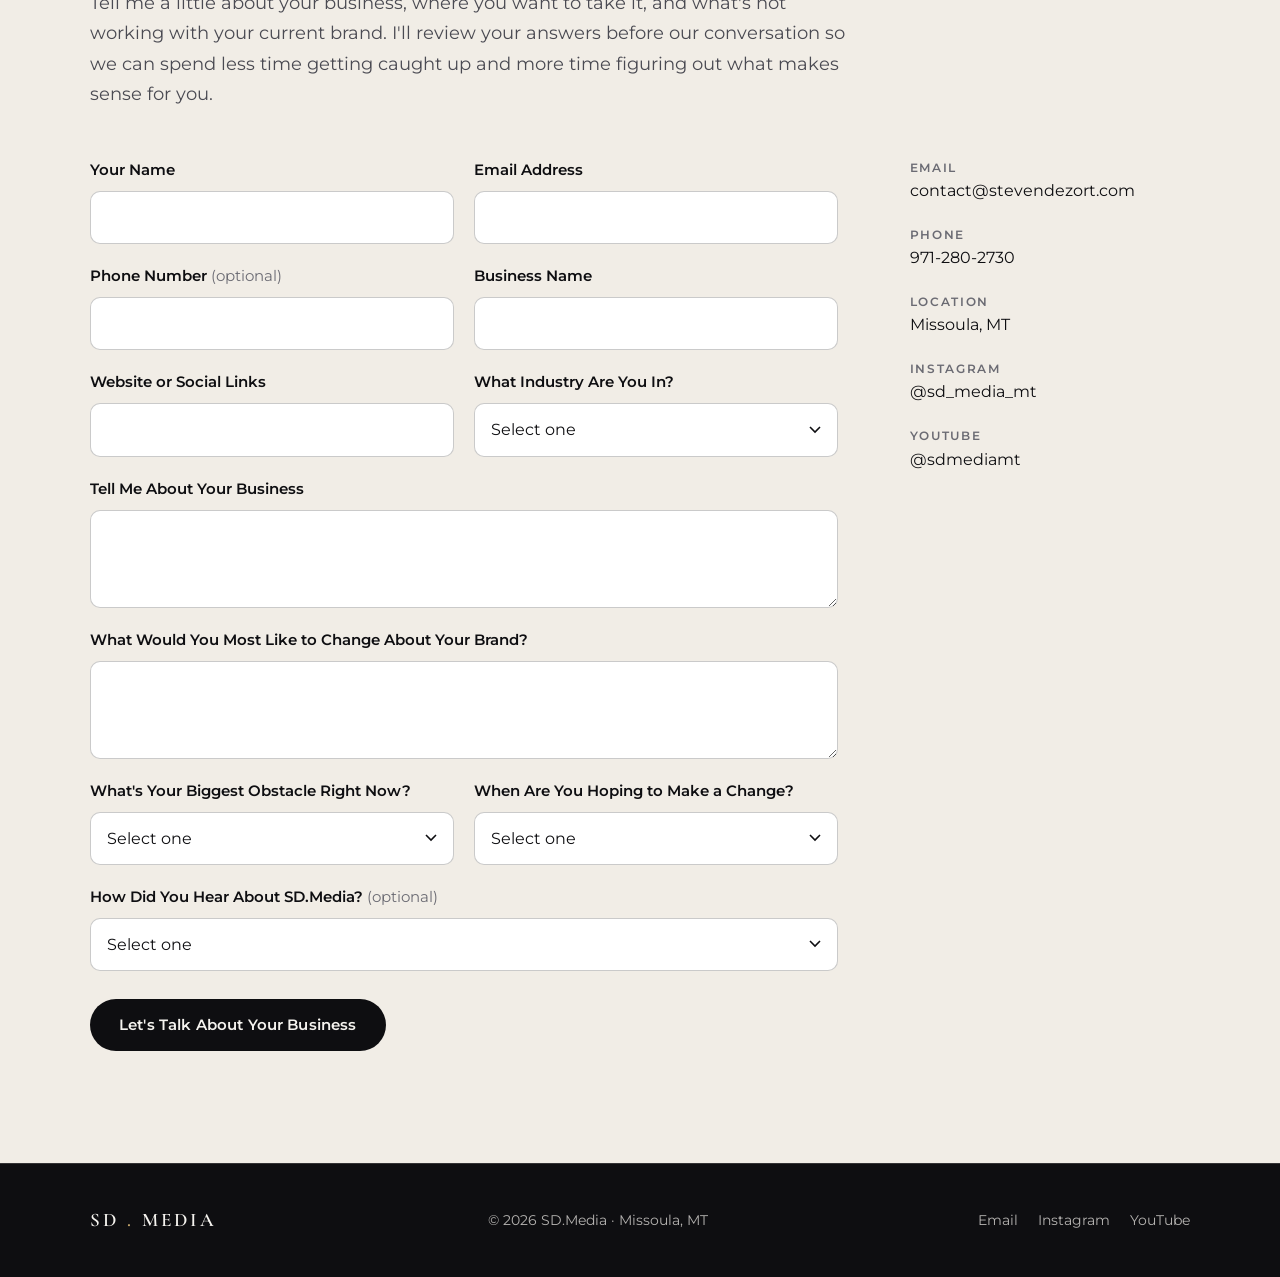
==== commit 99bf14ba: "rebuild" ====
--- a/index.html
+++ b/index.html
@@ -9,721 +9,743 @@
     gtag('js', new Date());
     gtag('config', 'G-D0V5H32298');
   </script>
+  <script>document.documentElement.classList.add('js');</script>
+
   <!-- ═══ ESSENTIAL ═══ -->
   <meta charset="UTF-8">
   <meta name="viewport" content="width=device-width, initial-scale=1.0">
-  <meta http-equiv="X-UA-Compatible" content="ie=edge">
-  <title>SD Media | Videography & Editing in Montana, Idaho, Washington, Oregon, Utah, Wyoming</title>
-
-  <!-- ═══ SEO & DESCRIPTION ═══ -->
-  <meta name="description" content="Award-worthy videography and cinematic editing services in the Northwest. Drone footage, corporate videos, documentaries, and commercial content for Montana, Idaho, Washington, Oregon, Utah, and Wyoming.">
-  <meta name="keywords" content="videography Montana, drone photography, video editing, cinematography, commercial videography, corporate video production, Missoula, Northwest filmmaker, aerial drone footage, cinematic content">
-  
+  <title>SD.Media | Monthly Photo &amp; Video Content for Montana Businesses</title>
+  <meta name="description" content="Monthly photo and video content partnerships for established Western Montana service businesses ready to look like the premium choice and raise their rates. Based in Missoula.">
+  <link rel="canonical" href="https://stevendezort.com/">
+  <meta name="robots" content="index, follow, max-snippet:-1, max-image-preview:large, max-video-preview:-1">
+
   <!-- ═══ GEO-TARGETING ═══ -->
-  <meta name="geo.region" content="US-MT, US-ID, US-WA, US-OR, US-UT, US-WY">
-  <meta name="geo.placename" content="Missoula, Montana; Northwest">
+  <meta name="geo.region" content="US-MT">
+  <meta name="geo.placename" content="Missoula, Montana">
   <meta name="ICBM" content="46.8722,-114.0022">
-  
+
   <!-- ═══ SOCIAL & OPEN GRAPH ═══ -->
-  <meta property="og:type" content="business.business">
-  <meta property="og:title" content="SD Media | Cinematic Videography & Editing">
-  <meta property="og:description" content="Premium videography and cinematic editing services across Montana, Idaho, Washington, Oregon, Utah, and Wyoming.">
-  <meta property="og:url" content="https://stevendezort.com">
+  <meta property="og:type" content="website">
+  <meta property="og:site_name" content="SD.Media">
+  <meta property="og:title" content="SD.Media | Monthly Photo &amp; Video Content for Montana Businesses">
+  <meta property="og:description" content="Monthly photo and video content partnerships for established Western Montana service businesses ready to look like the premium choice and raise their rates. Based in Missoula.">
+  <meta property="og:url" content="https://stevendezort.com/">
+  <meta property="og:image" content="https://stevendezort.com/media/photo/ogimg.jpg">
+  <meta property="og:image:width" content="1200">
+  <meta property="og:image:height" content="630">
   <meta property="og:locale" content="en_US">
   <meta name="twitter:card" content="summary_large_image">
-  <meta name="twitter:title" content="SD Media | Cinematic Videography & Editing">
-  <meta name="twitter:description" content="Premium videography and cinematic editing services across Montana, Idaho, Washington, Oregon, Utah, and Wyoming.">
-  
+  <meta name="twitter:title" content="SD.Media | Monthly Photo &amp; Video Content for Montana Businesses">
+  <meta name="twitter:description" content="Monthly photo and video content partnerships for established Western Montana service businesses ready to look like the premium choice and raise their rates. Based in Missoula.">
+  <meta name="twitter:image" content="https://stevendezort.com/media/photo/ogimg.jpg">
+
   <!-- ═══ BRAND & THEME ═══ -->
-  <meta name="theme-color" content="#1a1a1a">
-  <meta name="msapplication-TileColor" content="#1a1a1a">
-  <meta name="apple-mobile-web-app-capable" content="yes">
-  <meta name="apple-mobile-web-app-status-bar-style" content="black-translucent">
-  <meta name="apple-mobile-web-app-title" content="SD Media">
-  
-  <!-- ═══ FAVICON ═══ -->
-  <link rel="icon" type="image/svg+xml" href="media/photo/apwhite2.png">
+  <meta name="theme-color" content="#0e0e11">
+  <meta name="apple-mobile-web-app-title" content="SD.Media">
+  <link rel="icon" type="image/png" href="media/photo/apwhite2.png">
   <link rel="apple-touch-icon" href="media/photo/apwhite2.png">
-  
-  <!-- ═══ GOOGLE VISIBILITY ═══ -->
-  <meta name="robots" content="index, follow, max-snippet:-1, max-image-preview:large, max-video-preview:-1">
-  <link rel="sitemap" href="https://stevendezort.com/sitemap.xml">
-  <meta name="googlebot" content="index, follow">
-  
-  <!-- ═══ ACCESSIBILITY ═══ -->
-  <meta name="color-scheme" content="dark light">
-  <meta name="format-detection" content="telephone=no">
-  <link rel="canonical" href="https://stevendezort.com/">
-  
-  <!-- ═══ PERFORMANCE & OPTIMIZATION ═══ -->
-  <link rel="dns-prefetch" href="https://fonts.googleapis.com">
-  <link rel="preload" href="media/video/hero.mp4" as="video" type="video/mp4">
-  <meta http-equiv="x-ua-compatible" content="IE=edge">
-  
-  <!-- ═══ FONTS & STYLES ═══ -->
+
+  <!-- ═══ PERFORMANCE ═══ -->
+  <link rel="preload" href="media/photo/businessweb-poster.jpg" as="image" fetchpriority="high">
   <link rel="preconnect" href="https://fonts.googleapis.com">
   <link rel="preconnect" href="https://fonts.gstatic.com" crossorigin>
-  <link href="https://fonts.googleapis.com/css2?family=Cormorant+Garamond:ital,wght@0,300;0,400;0,600;1,300&family=Montserrat:wght@300;400;500;600&display=swap" rel="stylesheet">
+  <link href="https://fonts.googleapis.com/css2?family=Cormorant+Garamond:ital,wght@0,600;1,400&family=Montserrat:wght@400;500;600;700&display=swap" rel="stylesheet">
   <link rel="stylesheet" href="styles.css">
 
-  <!-- ═══ STRUCTURED DATA (Schema.org JSON-LD) ═══ -->
+  <!-- ═══ STRUCTURED DATA ═══ -->
   <script type="application/ld+json">
   {
     "@context": "https://schema.org",
     "@type": "LocalBusiness",
-    "name": "SD Media",
+    "name": "SD.Media",
+    "description": "Monthly photo and video content partnerships for established Western Montana service businesses.",
+    "url": "https://stevendezort.com/",
     "image": "https://stevendezort.com/media/photo/ogimg.jpg",
-    "description": "Professional videography and cinematic editing services",
-    "url": "https://stevendezort.com",
     "telephone": "+1-971-280-2730",
     "email": "contact@stevendezort.com",
     "address": {
       "@type": "PostalAddress",
-      "streetAddress": "[YOUR-ADDRESS]",
       "addressLocality": "Missoula",
       "addressRegion": "MT",
-      "postalCode": "[YOUR-ZIP]",
       "addressCountry": "US"
     },
-    "areaServed": [
-      {
-        "@type": "State",
-        "name": "Montana"
-      },
-      {
-        "@type": "State",
-        "name": "Idaho"
-      },
-      {
-        "@type": "State",
-        "name": "Washington"
-      },
-      {
-        "@type": "State",
-        "name": "Oregon"
-      },
-      {
-        "@type": "State",
-        "name": "Utah"
-      },
-      {
-        "@type": "State",
-        "name": "Wyoming"
-      }
-    ],
-    "sameAs": [
-      "https://www.youtube.com/@sdmediamt"
-    ],
+    "areaServed": {
+      "@type": "AdministrativeArea",
+      "name": "Western Montana"
+    },
     "founder": {
       "@type": "Person",
       "name": "Steven Dezort"
     },
-    "foundingDate": "2026",
-    "priceRange": "$"
+    "foundingDate": "2020",
+    "sameAs": [
+      "https://www.instagram.com/sd_media_mt/",
+      "https://www.youtube.com/@sdmediamt"
+    ]
   }
   </script>
-
 </head>
 <body>
 
+<a href="#main" class="skip-link">Skip to content</a>
+
 <!-- ─── NAV ─── -->
-<nav id="navbar">
-  <a href="index.html" class="nav-logo">
-    <img src="media/photo/apwhite2.png" alt="SD Media logo aperture" class="nav-logo-icon">
-    SD<span>.</span>MEDIA
-  </a>
-  <ul class="nav-links">
-    <li><a href="#services">Work</a></li>
-    <li><a href="#portfolio">Portfolio</a></li>
-    <li><a href="#about">About</a></li>
-    <li><a href="#contact">Contact</a></li>
-    <li><a href="https://www.youtube.com/@sdmediamt" target="_blank">YouTube</a></li>
-  </ul>
-  <button class="hamburger" id="hamburger">
-    <span></span>
-    <span></span>
-    <span></span>
-  </button>
-</nav>
-
-<div class="mobile-menu" id="mobileMenu">
-  <a href="#services">Work</a>
-  <a href="#portfolio">Portfolio</a>
-  <a href="#about">About</a>
-  <a href="#contact">Contact</a>
-  <a href="contact.html">Connect</a>
-  <a href="https://www.youtube.com/@sdmediamt" target="_blank">YouTube</a>
-</div>
-
-<!-- ─── HERO ─── -->
-<section class="hero" id="home">
-  <video src="media/video/hero.mp4" autoplay muted loop playsinline></video>
+<header class="site-header" id="siteHeader">
+  <div class="container nav-inner">
+    <a href="#top" class="nav-logo" aria-label="SD.Media home">
+      <svg viewBox="0 0 1024 1024" aria-hidden="true"><path d="M282.524257 470.5026L549.300031 1.355017q-18.468884-1.355017-37.290072-1.355017c-157.723995 0-298.781279 71.314552-392.697516 183.46932zM430.61408 292.832753h544.229083C903.867365 143.198211 762.471327 33.468923 593.50069 6.449882zM360.559694 690.448982L269.123138 529.676199l-10.203279-17.615223 0.081301-0.135502L92.293401 218.699766a512.887536 512.887536 0 0 0-60.325362 471.749216zM663.609277 333.551018l101.24688 178.049252 0.230353 0.135502-0.081301 0.135501 166.789059 293.30701a512.873986 512.873986 0 0 0 60.244062-471.627265zM741.549862 553.117995l-266.938376 469.526988q18.550185 1.355017 37.452674 1.355017c157.805296 0 298.943881-71.395853 392.860118-183.659023zM593.392289 731.180797H49.163206C120.139004 880.761139 261.521492 990.517527 430.546329 1017.617869z"/></svg>
+      SD<span class="dot">.</span>MEDIA
+    </a>
+
+    <nav aria-label="Main">
+      <ul class="nav-links">
+        <li><a href="#partnership">Partnership</a></li>
+        <li><a href="#process">Process</a></li>
+        <li><a href="#work">Work</a></li>
+        <li><a href="#about">About</a></li>
+        <li><a href="#faq">FAQ</a></li>
+        <li><a href="#contact" class="btn btn-primary btn-sm">Book a Strategy Call</a></li>
+      </ul>
+    </nav>
+
+    <button class="nav-toggle" id="navToggle" type="button" aria-expanded="false" aria-controls="mobileMenu" aria-label="Open menu">
+      <span></span><span></span><span></span>
+    </button>
+  </div>
+
+  <div class="mobile-menu" id="mobileMenu">
+    <ul>
+      <li><a href="#partnership">Partnership</a></li>
+      <li><a href="#process">Process</a></li>
+      <li><a href="#work">Work</a></li>
+      <li><a href="#about">About</a></li>
+      <li><a href="#faq">FAQ</a></li>
+    </ul>
+    <a href="#contact" class="btn btn-primary">Book a Strategy Call</a>
+  </div>
+</header>
+
+<main id="main">
+
+<!-- ═══ 1. THE HOOK ═══ -->
+<!-- hero.mp4 is drone/forest landscape footage, so per the brief the hero uses the business reel instead.
+     businessweb-loop.mp4 is a 720p, no-audio web encode of media/video/businessweb.mp4 (2.2 MB vs 50 MB). -->
+<section class="hero" id="top">
+  <video class="hero-media" autoplay muted loop playsinline preload="auto"
+         poster="media/photo/businessweb-poster.jpg" aria-hidden="true" data-autoplay>
+    <source src="media/video/businessweb-loop.mp4" type="video/mp4">
+  </video>
   <div class="hero-overlay"></div>
 
-  <div class="hero-content">
-    <p class="hero-eyebrow">Missoula, Montana — Est. 2020</p>
-    <h1>Cinematic<br><em>Vision,</em><br>Crafted.</h1>
-    <p class="hero-sub">From sweeping aerial drone footage to intimate ground-level storytelling — we create visuals that get noticed.</p>
-    <a href="#contact" class="hero-cta">Start a Project</a>
-  </div>
-
-  <div class="scroll-hint">
-    <span>Scroll</span>
-    <div class="scroll-line"></div>
-  </div>
-</section>
-
-<!-- ─── REAL ESTATE SHOWCASE ─── -->
-<section class="real-estate-showcase" id="real-estate-showcase">
-  <div class="showcase-copy reveal">
-    <p class="section-label">Real Estate Media</p>
-    <h2>Showcase every property with cinematic clarity.</h2>
-    <p>From dramatic aerial reveals to elegant interior storytelling, I build listing packages that feel premium from the first scroll to the final inquiry. Every shoot is designed to help buyers connect emotionally with the space — fast.</p>
-
-    <div class="showcase-list">
-      <article>
-        <span>Drone Aerials</span>
-        <p>FAA-compliant drone coverage for exterior context, neighborhood perspective, and “wow” first impressions.</p>
+  <div class="container hero-content">
+    <h1>Your work is premium. Your brand should be, too.</h1>
+    <p class="hero-sub">Monthly photo and video content for established Western Montana service businesses ready to look like the premium choice and charge accordingly.</p>
+    <div class="btn-row">
+      <a href="#contact" class="btn btn-accent">Book Your Free 20-Minute Strategy Call</a>
+      <a href="#process" class="btn btn-outline">See How the Partnership Works</a>
+    </div>
+    <p class="hero-note">We'll look at your current brand, your goals, and whether a monthly content partnership makes sense.</p>
+  </div>
+</section>
+
+<!-- ═══ 2. THE PROOF SNAPSHOT ═══ -->
+<section class="section" id="proof" aria-label="At a glance">
+  <div class="container">
+    <ul class="stats reveal">
+      <li><span class="stat-num">2020</span><span class="stat-label">In Business Since</span></li>
+      <li><span class="stat-num">7 Days</span><span class="stat-label">First Cuts Delivered</span></li>
+      <li><span class="stat-num">14 Days</span><span class="stat-label">Full Delivery</span></li>
+      <li><span class="stat-num">90-Day</span><span class="stat-label">Written Content Plan</span></li>
+    </ul>
+
+    <ul class="creds reveal">
+      <li><strong>FAA-Certified Drone Pilot</strong>A clear, verifiable professional credential.</li>
+      <li><strong>Video + Web Development</strong>Content goes straight onto your website through techWorks Montana.</li>
+    </ul>
+
+    <blockquote class="proof-quote reveal">
+      "Engaging, artistic, and emotionally compelling."
+      <cite>— Cathy Stewart, Pivotal Movements Equine Therapy</cite>
+    </blockquote>
+
+    <div class="reel reveal">
+      <video autoplay muted loop playsinline preload="metadata"
+             poster="media/photo/businessweb-reel-poster.jpg" aria-label="Montage of work for Pie Guys Pizzeria and Pivotal Movements Equine Therapy" data-autoplay>
+        <source src="media/video/businessweb-loop.mp4" type="video/mp4">
+      </video>
+    </div>
+  </div>
+</section>
+
+<!-- ═══ 3. THE TENSION ═══ -->
+<section class="section section--alt" id="problem">
+  <div class="container tension-grid">
+    <h2 class="reveal">Fully booked. Still not earning what you're worth.</h2>
+    <div class="tension-body reveal">
+      <p>Your calendar is full, your team is busy, and the work keeps coming. But the revenue hasn't kept pace with the hours you're putting in.</p>
+      <p>Your website and social content still look like the business you were three years ago. They don't reflect the quality of your work today, and you're still attracting prospects who shop on price.</p>
+      <p>You know you're better than the alternatives. But raising your rates feels risky when your brand doesn't give people a reason to see you as the premium choice. And you're tired of the idea that earning more means working even more.</p>
+    </div>
+  </div>
+</section>
+
+<!-- ═══ 4. THE BRIDGE ═══ -->
+<section class="bridge" id="bridge">
+  <div class="container">
+    <h2 class="bridge-text reveal">Your work earned premium prices years ago. Now your brand will too.</h2>
+  </div>
+</section>
+
+<!-- ═══ 5. THE SERVICE STACK ═══ -->
+<!-- No pricing in this section. "What's included" lists confirmed by Steven; collapsed by default. -->
+<section class="section section--alt" id="partnership">
+  <div class="container">
+    <div class="section-head reveal">
+      <h2>Look the part. Attract better clients. Charge what you're worth.</h2>
+    </div>
+
+    <div class="cards">
+      <article class="card reveal">
+        <p class="card-tier"><strong>Standard</strong> · Monthly Content Partnership</p>
+        <h3>Build a brand that earns its place at the premium end of your market.</h3>
+        <p>For established service businesses ready to outgrow an outdated online presence and give better-fit clients a reason to choose them. Get a consistent stream of professional photo and video content, guided by a 90-day plan, so your brand reflects the quality of your work without adding more to your plate.</p>
+        <details class="included">
+          <summary>What's included</summary>
+          <ul>
+            <li>1 full-day shoot on location</li>
+            <li>6 reels with captions and cover frames</li>
+            <li>15 edited photos</li>
+            <li>Monthly strategy session and content calendar</li>
+            <li>10-clip branded clip library, updated monthly</li>
+            <li>Monthly content performance review and 30-minute call</li>
+            <li>Licensed music and usage rights for organic and paid social and web</li>
+          </ul>
+        </details>
+        <a href="#contact" class="btn btn-primary">Book Your Free 20-Minute Strategy Call</a>
       </article>
-      <article>
-        <span>Photography</span>
-        <p>Clean, editorial-style stills for listings, brochures, and social promotion — crafted to highlight flow, light, and detail.</p>
+
+      <article class="card card--featured reveal">
+        <p class="card-tier"><strong>Premium</strong> · Content + Publishing Partnership</p>
+        <h3>Stay visible, tell stronger stories, and keep your brand moving forward.</h3>
+        <p>For busy business owners who want a more hands-off content system. Alongside a deeper library of photo and video assets, you get publishing support, client success stories, and account reporting, so your content keeps showing up while you focus on running the business.</p>
+        <details class="included">
+          <summary>What's included</summary>
+          <ul>
+            <li>1 full-day shoot on location</li>
+            <li>8 reels with captions and cover frames</li>
+            <li>21 edited photos</li>
+            <li>Monthly strategy session and content calendar</li>
+            <li>15-clip branded clip library, updated monthly</li>
+            <li>Monthly metrics report and 30-minute review call</li>
+            <li>3 revision rounds per deliverable</li>
+            <li>Licensed music and usage rights for organic and paid social and web</li>
+            <li>Scheduling and posting 3x per week on two platforms (choice of Instagram, Facebook, TikTok, LinkedIn)</li>
+            <li>1 client success story video per month</li>
+          </ul>
+        </details>
+        <a href="#contact" class="btn btn-primary">Book Your Free 20-Minute Strategy Call</a>
       </article>
-      <article>
-        <span>Video Production</span>
-        <p>Short-form cinematic videos that bring a property to life with movement, pacing, and polished post-production.</p>
-      </article>
-      <article>
-        <span>Matterport 3D Tours</span>
-        <p>Immersive 3D walkthroughs that give buyers a guided virtual tour, increasing confidence and engagement.</p>
-      </article>
-    </div>
-
-    <a href="#contact" class="hero-cta showcase-cta">Book a Listing Shoot</a>
-  </div>
-
-  <div class="showcase-media reveal reveal-delay-1">
-    <div class="showcase-carousel" aria-label="Real estate gallery">
-      <div class="carousel-track">
-        <div class="carousel-loader" aria-hidden="true">
-          <div class="carousel-loader-bar"></div>
-          <span>Loading gallery</span>
-        </div>
-        <figure class="carousel-slide active">
-          <img src="media/photo/realestate/house.jpg" alt="Real estate exterior showcase" loading="eager">
-        </figure>
-        <figure class="carousel-slide">
-          <img src="media/photo/realestate/kitchen-2.jpg" alt="Real estate kitchen interior showcase" loading="eager">
-        </figure>
-        <figure class="carousel-slide">
-          <img src="media/photo/realestate/Front%20door-3.jpg" alt="Real estate front entry showcase" loading="eager">
-        </figure>
-        <figure class="carousel-slide">
-          <img src="media/photo/realestate/Fireplace.jpg" alt="Real estate fireplace highlight" loading="eager">
-        </figure>
+    </div>
+
+    <div class="addons reveal">
+      <h3>À la carte <span>(Add-ons for current partners)</span></h3>
+      <p>Need a specific asset or extra production beyond your monthly plan? Add individual reels, photo sets, shoot time, client stories, or another social platform to your existing partnership.</p>
+    </div>
+  </div>
+</section>
+
+<!-- ═══ 6. MEET ME ═══ -->
+<section class="section" id="about">
+  <div class="container about-grid">
+    <div class="about-photo reveal">
+      <!-- PLACEHOLDER: Steven to supply media/img/steven.jpg (portrait on location with the camera).
+           When it exists, replace the div below with:
+           <img src="media/img/steven.jpg" alt="Steven Dezort on location with a cinema camera" width="880" height="1100" loading="lazy"> -->
+      <div class="photo-placeholder" aria-hidden="true">
+        <svg viewBox="0 0 1024 1024"><path d="M282.524257 470.5026L549.300031 1.355017q-18.468884-1.355017-37.290072-1.355017c-157.723995 0-298.781279 71.314552-392.697516 183.46932zM430.61408 292.832753h544.229083C903.867365 143.198211 762.471327 33.468923 593.50069 6.449882zM360.559694 690.448982L269.123138 529.676199l-10.203279-17.615223 0.081301-0.135502L92.293401 218.699766a512.887536 512.887536 0 0 0-60.325362 471.749216zM663.609277 333.551018l101.24688 178.049252 0.230353 0.135502-0.081301 0.135501 166.789059 293.30701a512.873986 512.873986 0 0 0 60.244062-471.627265zM741.549862 553.117995l-266.938376 469.526988q18.550185 1.355017 37.452674 1.355017c157.805296 0 298.943881-71.395853 392.860118-183.659023zM593.392289 731.180797H49.163206C120.139004 880.761139 261.521492 990.517527 430.546329 1017.617869z"/></svg>
       </div>
-
-      <div class="carousel-controls">
-        <button class="carousel-btn prev" type="button" aria-label="Show previous image">&#10094;</button>
-        <div class="carousel-dots" aria-hidden="true">
-          <button class="carousel-dot active" type="button" aria-label="Go to slide 1"></button>
-          <button class="carousel-dot" type="button" aria-label="Go to slide 2"></button>
-          <button class="carousel-dot" type="button" aria-label="Go to slide 3"></button>
-          <button class="carousel-dot" type="button" aria-label="Go to slide 4"></button>
-        </div>
-        <button class="carousel-btn next" type="button" aria-label="Show next image">&#10095;</button>
+    </div>
+
+    <div class="about-body reveal">
+      <h2>Your business has grown. Your brand should reflect it.</h2>
+      <p>I know what it looks like when the quality of your work outgrows the way your business shows up online. You can be excellent at what you do and still have a website and social presence that undersell you. And when you're already busy, finding the time to fix that shouldn't become another job.</p>
+      <p>I'm Steven Dezort, a cinematographer and editor based in Missoula, Montana. I've been creating photo and video content through SD.Media since 2020, and as an FAA-certified drone pilot, I bring professional production capabilities to shoots across Western Montana.</p>
+      <p>I also run techWorks Montana, my web development agency. That means I can connect the entire process, from content strategy and on-location production to editing and getting the finished content onto your website. You don't have to coordinate separate people to make the pieces work together.</p>
+      <p>I work with a small number of partners at a time so I can give each business a clear plan, consistent attention, and content built around where they want to go.</p>
+      <p>This work is my way of giving back. Good businesses make Montana communities better, and I want the people running them to get the recognition they've earned.</p>
+    </div>
+  </div>
+</section>
+
+<!-- ═══ 7. THE PROCESS ═══ -->
+<section class="section section--alt" id="process">
+  <div class="container">
+    <div class="section-head reveal">
+      <h2>A clear plan. One shoot day. Content that's ready to work.</h2>
+    </div>
+
+    <ol class="steps">
+      <li class="step reveal">
+        <span class="step-num" aria-hidden="true">01</span>
+        <h3>Build the plan before we film</h3>
+        <p>We start with a free 20-minute strategy call to look at your current brand, your goals, and whether the partnership fits. Before the first shoot, I put together a written 90-day content plan with agreed targets, so we both know what we're working toward and why.</p>
+      </li>
+      <li class="step reveal">
+        <span class="step-num" aria-hidden="true">02</span>
+        <h3>Show up. Do your work. I'll capture it.</h3>
+        <p>Once a month, I come to your location for a full shoot day. You do what you already do best. I capture the work, people, and details that show what makes your business worth choosing. No scripting, no filming on your phone, and no learning editing software.</p>
+      </li>
+      <li class="step reveal">
+        <span class="step-num" aria-hidden="true">03</span>
+        <h3>Get your content. Track what's working.</h3>
+        <p>You'll receive first cuts within 7 days and full delivery within 14. Each month, we review performance against the targets we agreed on, talk through what the numbers show, and adjust the strategy for the next round.</p>
+      </li>
+    </ol>
+
+    <p class="process-result reveal"><strong>The result:</strong> a consistent stream of finished content and a clear plan behind it, without content becoming another thing you have to manage.</p>
+  </div>
+</section>
+
+<!-- ═══ 8. CASE STUDIES ═══ -->
+<section class="section" id="work">
+  <div class="container">
+    <div class="section-head reveal">
+      <h2>Selected Work. Built With Purpose.</h2>
+      <p>A look at how I approach photo and video content for real businesses. Every project starts with understanding what the business needs to communicate, then creating work designed for where it needs to show up.</p>
+    </div>
+
+    <!-- Case study 1 (shown first): Pivotal Movements.
+         Brief and "What I made" confirmed by Steven, October 14, 2026. -->
+    <article class="case reveal">
+      <div class="yt" data-yt-id="zuCtgqYAoEY" data-yt-title="Pivotal Movements Equine Therapy">
+        <button class="yt-btn" type="button" aria-label="Play video: Pivotal Movements Equine Therapy">
+          <img src="https://i.ytimg.com/vi/zuCtgqYAoEY/maxresdefault.jpg" alt="" width="1280" height="720" loading="lazy" decoding="async">
+          <span class="yt-play" aria-hidden="true"></span>
+        </button>
       </div>
-    </div>
-
-    <div class="showcase-video">
-      <div class="yt-embed horizontal">
-        <iframe width="560" height="315" src="https://www.youtube.com/embed/G3Nt4LrvQM4?si=q7HDvNYnEWYpn8Dz" title="Real estate video showcase" frameborder="0" allow="accelerometer; autoplay; clipboard-write; encrypted-media; gyroscope; picture-in-picture; web-share" referrerpolicy="strict-origin-when-cross-origin" allowfullscreen></iframe>
+      <div>
+        <h3 class="case-title">Pivotal Movements Equine Therapy<span>Website Rebuild + Brand Video</span></h3>
+        <dl class="case-details">
+          <div>
+            <dt>The brief</dt>
+            <dd>Pivotal Movements offers equine-assisted coaching for people working through anxiety, grief, and other hard seasons, plus schools, teams, and the counselors who refer them. Cathy needed her website and video to explain an unfamiliar kind of program and convey the trust and calm that make it work.</dd>
+          </div>
+          <div>
+            <dt>What I made</dt>
+            <dd>A rebuilt website and a brand video that lets visitors see the program before they ever visit the ranch, built around the message 'Bringing hope one stride at a time.'</dd>
+          </div>
+          <div>
+            <dt>The outcome</dt>
+            <dd>
+              <blockquote>"I couldn't be happier with the results and have received many compliments on the finished work!"</blockquote>
+              <cite>— Cathy Stewart</cite>
+            </dd>
+          </div>
+        </dl>
+        <a href="https://pivotalmovementsmc.com/" class="text-link" target="_blank" rel="noopener">See the live site</a>
       </div>
-    </div>
-  </div>
-</section>
-
-<!-- ─── SERVICES ─── -->
-<section class="services" id="services">
-  <div class="services-header reveal">
-    <div>
-      <p class="section-label">What We Do</p>
-      <h2>Professional-grade production for every story.</h2>
-    </div>
-    <p>From initial shoot to final edit, we bring craft and intentionality to every frame — whether it's a property listing, a music video, or a brand film that moves people.</p>
-  </div>
-
-  <div class="services-grid">
-
-    <div class="service-card reveal">
-      <a href="#portfolio-realestate" class="service-card-media">
-        <video src="media/video/george(web).mp4" autoplay muted loop playsinline></video>
-      </a>
-      <div class="service-card-overlay">
-        <span class="service-card-number">01</span>
-        <h3>Real Estate</h3>
-        <p>Aerial drone footage and ground-level walkthroughs that sell properties faster and at premium price points.</p>
-        <a href="#contact" class="service-card-link">Inquire</a>
+    </article>
+
+    <!-- Case study 2: Pie Guys Pizzeria. -->
+    <article class="case reveal">
+      <div class="yt" data-yt-id="8MnOqni1eKo" data-yt-title="Pie Guys Pizzeria - web promo">
+        <button class="yt-btn" type="button" aria-label="Play video: Pie Guys Pizzeria web promo">
+          <img src="https://i.ytimg.com/vi/8MnOqni1eKo/maxresdefault.jpg" alt="" width="1280" height="720" loading="lazy" decoding="async">
+          <span class="yt-play" aria-hidden="true"></span>
+        </button>
       </div>
-    </div>
-
-    <div class="service-card reveal reveal-delay-2">
-      <a href="#portfolio-business" class="service-card-media">
-        <video src="media/video/businessweb.mp4" autoplay muted loop playsinline></video>
-      </a>
-      <div class="service-card-overlay">
-        <span class="service-card-number">02</span>
-        <h3>Business</h3>
-        <p>Brand films, corporate promos, and social content that builds credibility and drives results for your company.</p>
-        <a href="#contact" class="service-card-link">Inquire</a>
+      <div>
+        <h3 class="case-title">Pie Guys Pizzeria<span>Web Promo Video</span></h3>
+        <dl class="case-details">
+          <div>
+            <dt>The brief</dt>
+            <dd>Pie Guys needed a video for their website that makes people hungry and shows that a real local crew is behind every pie.</dd>
+          </div>
+          <div>
+            <dt>What I made</dt>
+            <dd>A short web promo that puts visitors in the kitchen: dough being worked, pizzas coming out of the oven, and the people who make them.</dd>
+          </div>
+          <div>
+            <dt>The outcome</dt>
+            <dd>A homepage video that gives first-time customers a reason to choose Pie Guys before they've tasted a slice.</dd>
+          </div>
+        </dl>
       </div>
-    </div>
-
-    <div class="service-card reveal reveal-delay-1">
-      <a href="#portfolio-music" class="service-card-media">
-        <img src="media/photo/concert.jpg" alt="Music Video Production" loading="lazy">
-      </a>
-      <div class="service-card-overlay">
-        <span class="service-card-number">03</span>
-        <h3>Music</h3>
-        <p>Music videos and live performance captures that elevate your sound with a visual identity to match.</p>
-        <a href="#contact" class="service-card-link">Inquire</a>
-      </div>
-    </div>
-
-  </div>
-</section>
-
-<!-- ─── ABOUT ─── -->
-<section class="about-strip" id="about">
-  <div class="about-inner">
-    <div class="about-left reveal">
-      <p class="section-label">About</p>
-      <h2>Story-driven<br>production,<br><em style="font-style:italic; color: var(--accent); font-family:'Cormorant Garamond',serif;">built in Montana.</em></h2>
-    </div>
-    <div class="about-right reveal reveal-delay-1">
-      <p>From the initial shoot to the final edit, I bring professional-grade production to a wide range of projects — Real Estate, Music, Events, and more. Whether capturing ground-level action or aerial drone footage, every project receives comprehensive filming, sound design, and custom post-production.</p>
-      <p>Let's work together to showcase your story with high-end visuals that truly get noticed.</p>
-      <div class="about-stats">
+    </article>
+
+    <div class="callout reveal">
+      <h3>A few spots for businesses ready to raise their game.</h3>
+      <p>I'm opening a limited number of monthly content partnerships for established Western Montana businesses ready for a brand that reflects the quality of their work.</p>
+      <a href="#contact" class="btn btn-primary">Book Your Free 20-Minute Strategy Call</a>
+    </div>
+  </div>
+</section>
+
+<!-- ═══ 9. TESTIMONIALS ═══ -->
+<!-- Reusable component: copy one <figure class="testimonial"> per testimonial.
+     Optional photo: <img class="testimonial-photo" src="..." alt="" width="72" height="72" loading="lazy"> as the first child.
+     Client's words verbatim only. Approved by Cathy Stewart, October 14, 2026.
+     Pie Guys testimonial pending: add a second <figure class="testimonial"> here when it arrives
+     (and change the "In her words." headline to fit more than one voice). -->
+<section class="section section--alt" id="trust">
+  <div class="container">
+    <div class="section-head section-head--center reveal">
+      <h2>In her words.</h2>
+    </div>
+
+    <figure class="testimonial reveal">
+      <p class="testimonial-pull">"A natural ability to make people feel comfortable and confident on camera."</p>
+      <blockquote class="testimonial-full" id="testimonial-cathy" data-collapsible>
+        <p>"Steven did an incredible job rebuilding my website and creating video content that truly brings my vision to life. He has an amazing eye for detail and a natural ability to make people feel comfortable and confident on camera. His video work is engaging, artistic, and emotionally compelling—it draws you in and makes you feel something.</p>
+        <p>I couldn't be happier with the results and have received many compliments on the finished work! Steven is easy to work with, listens carefully to your vision, and brings his creativity and artistic talent to every project. His pricing is fair, and he genuinely takes the time to understand what you want to achieve. If you're looking for someone who can combine technical skill, creativity, and a personal touch, I highly recommend Steven!"</p>
+      </blockquote>
+      <button class="testimonial-toggle text-link" type="button" aria-expanded="false" aria-controls="testimonial-cathy">Read more</button>
+      <figcaption>
+        <span class="testimonial-name">Cathy Stewart</span>
+        <span class="testimonial-biz">Pivotal Movements Equine Therapy</span>
+      </figcaption>
+    </figure>
+
+    <p class="trust-note small reveal">Every partnership starts with a written 90-day plan. First cuts within 7 days, full delivery within 14.</p>
+  </div>
+</section>
+
+<!-- ═══ 10. THE INVITE ═══ -->
+<section class="section invite" id="invite">
+  <div class="container invite-inner reveal">
+    <h2>Your work is ready for premium prices. Make your brand reflect it.</h2>
+    <div class="invite-body">
+      <p>You've built a business people trust to do great work. Now it's time for your online presence to reflect that quality, attract better-fit clients, and support the rates you've earned.</p>
+      <p>I'm opening a limited number of monthly content partnership spots for established service businesses across Western Montana. If you're ready to bring your brand up to the level of your work, let's see if we're a fit.</p>
+    </div>
+    <a href="#contact" class="btn btn-accent">Book Your Free 20-Minute Strategy Call</a>
+    <p class="invite-note">We'll look at your current brand, where you want to go, and whether a monthly content partnership makes sense for your business.</p>
+    <p class="invite-secondary">Not ready to book yet? <a href="#process" class="text-link">See How the Partnership Works</a></p>
+  </div>
+</section>
+
+<!-- ═══ 11. FAQ ═══ -->
+<section class="section" id="faq">
+  <div class="container">
+    <div class="section-head section-head--center reveal">
+      <h2>A few things you might be wondering.</h2>
+    </div>
+
+    <div class="faq-list reveal">
+      <details class="faq-item" name="faq">
+        <summary>What does a monthly content partnership cost?</summary>
+        <div class="faq-answer">
+          <p>Monthly content partnerships start at $2,999. The right fit depends on the level of content and support your business needs. One-off shoots are available as add-ons for current partners.</p>
+        </div>
+      </details>
+
+      <details class="faq-item" name="faq">
+        <summary>Is there a minimum commitment?</summary>
+        <div class="faq-answer">
+          <p>Partnerships start with a 3-month commitment, the length of your first 90-day content plan. After that, we continue month to month, and you can cancel any time with 30 days' notice.</p>
+        </div>
+      </details>
+
+      <details class="faq-item" name="faq">
+        <summary>Do you post the content for us, or do we handle that?</summary>
+        <div class="faq-answer">
+          <p>With Standard, you receive finished, ready-to-post content and handle publishing yourself. Premium includes scheduling and posting three times a week across two social platforms, so more of the ongoing execution is taken care of.</p>
+        </div>
+      </details>
+
+      <details class="faq-item" name="faq">
+        <summary>What happens if we don't like a video or photo edit?</summary>
+        <div class="faq-answer">
+          <p>Revisions are part of the process, so we can refine the work together. Standard includes two revision rounds per deliverable, and Premium includes three.</p>
+        </div>
+      </details>
+
+      <details class="faq-item" name="faq">
+        <summary>Who owns the content, and where can we use it?</summary>
+        <div class="faq-answer">
+          <p>You get an ongoing license to use your finished photos and videos across your website, organic social, and paid ads. I keep the copyright and may show the work in my portfolio. Raw footage isn't included. Anything delivered and paid for is yours to keep using, even if the partnership ends.</p>
+        </div>
+      </details>
+
+      <details class="faq-item" name="faq">
+        <summary>How far do you travel for shoots?</summary>
+        <div class="faq-answer">
+          <p>I'm based in Missoula and travel anywhere. Shoots within 60 miles of Missoula are included. Beyond that, mileage is billed at the IRS standard rate, and lodging is billed at cost for overnight shoots. You'll get the travel quote up front, before anything is booked.</p>
+        </div>
+      </details>
+    </div>
+  </div>
+</section>
+
+<!-- ═══ 12. INQUIRY FORM ═══ -->
+<section class="section section--alt" id="contact">
+  <div class="container">
+    <div class="section-head reveal">
+      <h2>Let's see if we're a fit.</h2>
+      <p>Tell me a little about your business, where you want to take it, and what's not working with your current brand. I'll review your answers before our conversation so we can spend less time getting caught up and more time figuring out what makes sense for you.</p>
+    </div>
+
+    <div class="contact-grid">
+      <!-- Backend unchanged: Netlify Forms (form name "contact"). -->
+      <form class="form reveal" id="contactForm" name="contact" method="POST" data-netlify="true" netlify-honeypot="_honey">
+        <input type="hidden" name="form-name" value="contact">
+        <div class="form-honeypot" aria-hidden="true">
+          <label for="honey">Leave this empty</label>
+          <input type="text" id="honey" name="_honey" tabindex="-1" autocomplete="off">
+        </div>
+
+        <div class="form-row">
+          <div class="form-group">
+            <label for="f-name">Your Name</label>
+            <input type="text" id="f-name" name="name" autocomplete="name" required>
+          </div>
+          <div class="form-group">
+            <label for="f-email">Email Address</label>
+            <input type="email" id="f-email" name="email" autocomplete="email" required>
+          </div>
+        </div>
+
+        <div class="form-row">
+          <div class="form-group">
+            <label for="f-phone">Phone Number <span class="opt">(optional)</span></label>
+            <input type="tel" id="f-phone" name="phone" autocomplete="tel">
+          </div>
+          <div class="form-group">
+            <label for="f-business">Business Name</label>
+            <input type="text" id="f-business" name="business" autocomplete="organization" required>
+          </div>
+        </div>
+
+        <div class="form-row">
+          <div class="form-group">
+            <label for="f-links">Website or Social Links</label>
+            <input type="text" id="f-links" name="links" required>
+          </div>
+          <div class="form-group">
+            <label for="f-industry">What Industry Are You In?</label>
+            <select id="f-industry" name="industry" required>
+              <option value="" disabled selected>Select one</option>
+              <option>Professional services</option>
+              <option>Home services</option>
+              <option>Health and wellness</option>
+              <option>Hospitality and food</option>
+              <option>Construction and trades</option>
+              <option>Other</option>
+            </select>
+          </div>
+        </div>
+
+        <div class="form-group">
+          <label for="f-about">Tell Me About Your Business</label>
+          <textarea id="f-about" name="about_business" rows="3" required></textarea>
+        </div>
+
+        <div class="form-group">
+          <label for="f-change">What Would You Most Like to Change About Your Brand?</label>
+          <textarea id="f-change" name="brand_change" rows="3" required></textarea>
+        </div>
+
+        <div class="form-row">
+          <div class="form-group">
+            <label for="f-obstacle">What's Your Biggest Obstacle Right Now?</label>
+            <select id="f-obstacle" name="obstacle" required>
+              <option value="" disabled selected>Select one</option>
+              <option>Outdated brand</option>
+              <option>Attracting price shoppers</option>
+              <option>Inconsistent content</option>
+              <option>No time to create content</option>
+              <option>Ready to raise rates</option>
+              <option>Other</option>
+            </select>
+          </div>
+          <div class="form-group">
+            <label for="f-timeline">When Are You Hoping to Make a Change?</label>
+            <select id="f-timeline" name="timeline" required>
+              <option value="" disabled selected>Select one</option>
+              <option>As soon as possible</option>
+              <option>Within 30 days</option>
+              <option>Within 1 to 3 months</option>
+              <option>Just exploring</option>
+            </select>
+          </div>
+        </div>
+
+        <div class="form-group">
+          <label for="f-heard">How Did You Hear About SD.Media? <span class="opt">(optional)</span></label>
+          <select id="f-heard" name="heard_about">
+            <option value="" selected>Select one</option>
+            <option>Google search</option>
+            <option>Instagram</option>
+            <option>Referral</option>
+            <option>Saw my work</option>
+            <option>Other</option>
+          </select>
+        </div>
+
+        <p class="form-status" id="formStatus" role="alert"></p>
+        <button type="submit" class="btn btn-primary">Let's Talk About Your Business</button>
+      </form>
+
+      <dl class="contact-info reveal">
         <div>
-          <div class="stat-num">4K</div>
-          <div class="stat-label">Resolution</div>
+          <dt>Email</dt>
+          <dd><a href="mailto:contact@stevendezort.com">contact@stevendezort.com</a></dd>
         </div>
         <div>
-          <div class="stat-num">FAA</div>
-          <div class="stat-label">Certified Drone Pilot</div>
+          <dt>Phone</dt>
+          <dd><a href="tel:+19712802730">971-280-2730</a></dd>
         </div>
         <div>
-          <div class="stat-num">MT</div>
-          <div class="stat-label">Based &amp; Available Nationwide</div>
-        </div>
-      </div>
-    </div>
-  </div>
-</section>
-
-  <!-- ─── PORTFOLIO ─── -->
-<section class="portfolio" id="portfolio">
-
-  <div class="portfolio-header reveal">
-    <p class="section-label">Featured Work</p>
-    <h2>Recent Projects</h2>
-  </div>
-
-    <!-- BUSINESS -->
-  <div class="portfolio-category reveal" id="portfolio-business">
-    <div class="portfolio-category-label">
-      <h3>Business</h3>
-    </div>
-    <div class="videos-2col">
-      <div class="yt-embed horizontal">
-        <iframe width="560" height="315" src="https://www.youtube.com/embed/8MnOqni1eKo?si=2BGhv9qvzNww8PXW" title="YouTube video player" frameborder="0" allow="accelerometer; autoplay; clipboard-write; encrypted-media; gyroscope; picture-in-picture; web-share" referrerpolicy="strict-origin-when-cross-origin" allowfullscreen></iframe>
-      </div>
-      <div class="yt-embed horizontal">
-        <iframe width="560" height="315" src="https://www.youtube.com/embed/zuCtgqYAoEY?si=2xi_bqS6Lf_P1kLp" title="YouTube video player" frameborder="0" allow="accelerometer; autoplay; clipboard-write; encrypted-media; gyroscope; picture-in-picture; web-share" referrerpolicy="strict-origin-when-cross-origin" allowfullscreen></iframe>
-      </div>
-    </div>
-  </div>
-  
-<!-- REAL ESTATE -->
-  <div class="portfolio-category reveal" id="portfolio-realestate">
-    <div class="portfolio-category-label">
-      <h3>Real Estate</h3>
-    </div>
-    <div class="videos-2col">
-      <div class="yt-embed horizontal">
-        <iframe width="560" height="315" src="https://www.youtube.com/embed/G3Nt4LrvQM4?si=q7HDvNYnEWYpn8Dz" title="YouTube video player" frameborder="0" allow="accelerometer; autoplay; clipboard-write; encrypted-media; gyroscope; picture-in-picture; web-share" referrerpolicy="strict-origin-when-cross-origin" allowfullscreen></iframe>
-      </div>
-
-      <div class="yt-embed horizontal">
-        <iframe width="560" height="315" src="https://www.youtube.com/embed/XsyUtqiRupg?si=g-jSsfVPFck4NO5E" title="YouTube video player" frameborder="0" allow="accelerometer; autoplay; clipboard-write; encrypted-media; gyroscope; picture-in-picture; web-share" referrerpolicy="strict-origin-when-cross-origin" allowfullscreen></iframe>
-      </div>
-    </div>
-  </div>
-
-  <!-- MUSIC -->
-  <div class="portfolio-category reveal" id="portfolio-music">
-    <div class="portfolio-category-label">
-      <h3>Music</h3>
-    </div>
-    <div class="videos-mixed">
-      <div class="yt-embed vertical">
-        <video src="media/video/white rabbit (short).mp4" loop playsinline></video>
-        <div class="video-play-button">
-          <div class="play-icon"></div>
-        </div>
-        <div class="video-progress-bar">
-          <div class="video-progress-fill"></div>
-        </div>
-      </div>
-      <div class="yt-embed horizontal">
-        <iframe width="560" height="315" src="https://www.youtube.com/embed/6sXorQ5ndwM?si=pT_IPvJDFrxz765r" title="YouTube video player" frameborder="0" allow="accelerometer; autoplay; clipboard-write; encrypted-media; gyroscope; picture-in-picture; web-share" referrerpolicy="strict-origin-when-cross-origin" allowfullscreen></iframe>
-      </div>
-    </div>
-  </div>
-
-
-
-</section>
-
-<!-- ─── CUSTOM / WHATEVER YOU NEED ─── -->
-<section class="custom-section">
-  <div class="custom-inner">
-    <div class="reveal">
-      <p class="section-label">Custom Projects</p>
-      <h2>Got something <em>different</em><br>in mind?</h2>
-    </div>
-    <div class="reveal reveal-delay-1">
-      <p>No idea is too big, too niche, or too out-of-the-box. If you can imagine it, I can shoot it. Whether it's a documentary short, a social media campaign, an event recap, a product launch, or something that doesn't have a category yet — let's build it.</p>
-      <p>Every project gets the same professional-grade treatment: creative direction, 4K capture, drone footage if needed, and fully custom post-production tailored to your vision.</p>
-    </div>
-    <div class="custom-tags reveal reveal-delay-2">
-      <span class="custom-tag">Documentaries</span>
-      <span class="custom-tag">Event Recaps</span>
-      <span class="custom-tag">Product Launches</span>
-      <span class="custom-tag">Social Campaigns</span>
-      <span class="custom-tag">Drone Reels</span>
-      <span class="custom-tag">Non-Profits</span>
-      <span class="custom-tag">Sports & Action</span>
-      <span class="custom-tag">Brand Storytelling</span>
-      <span class="custom-tag">Trailers</span>
-      <span class="custom-tag">Anything Else</span>
-    </div>
-    <a href="#contact" class="hero-cta reveal reveal-delay-3" style="display:inline-flex; margin: 0 auto;">Tell Me Your Idea</a>
-  </div>
-</section>
-
-<!-- ─── CONTACT ─── -->
-
-<section class="contact-section" id="contact">
-  <div class="contact-header reveal">
-    <p class="section-label">Get in Touch</p>
-    <h2>Let's build something great.</h2>
-    <p>Ready to elevate your next project? Reach out and let's talk.</p>
-  </div>
-
-  <div class="contact-grid">
-    <div class="contact-info reveal">
-      <div class="contact-item">
-        <span class="contact-item-label">Location</span>
-        <a href="https://maps.app.goo.gl/5LYjW5EQ4mG5XquQ6" target="_blank">Missoula, MT</a>
-      </div>
-      <div class="contact-item">
-        <span class="contact-item-label">Email</span>
-        <a href="mailto:contact@stevendezort.com">contact@stevendezort.com</a>
-      </div>
-      <div class="contact-item">
-        <span class="contact-item-label">Phone</span>
-        <a href="tel:9712802730">971-280-2730</a>
-      </div>
-      <div class="contact-item">
-        <span class="contact-item-label">Instagram</span>
-        <a href="https://www.instagram.com/sd_media_mt/" target="_blank">@sd_media_mt</a>
-      </div>
-      <div class="contact-item">
-        <span class="contact-item-label">YouTube</span>
-        <a href="https://www.youtube.com/@sdmediamt" target="_blank">@sdmediamt</a>
-      </div>
-    </div>
-
-    <form class="contact-form reveal reveal-delay-1" id="contactForm" name="contact" method="POST" data-netlify="true" netlify-honeypot="_honey">
-      <div class="form-honeypot">
-        <input type="text" name="_honey" tabindex="-1" autocomplete="off">
-      </div>
-      <div class="form-row">
-        <div class="form-group">
-          <label for="fname">First Name</label>
-          <input type="text" id="fname" name="fname" placeholder="Steven" required>
-        </div>
-        <div class="form-group">
-          <label for="lname">Last Name</label>
-          <input type="text" id="lname" name="lname" placeholder="DeZort" required>
-        </div>
-      </div>
-      <div class="form-group">
-        <label for="email">Email</label>
-        <input type="email" id="email" name="email" placeholder="you@example.com" required>
-      </div>
-      <div class="form-group">
-        <label for="service">Service</label>
-        <select id="service" name="service" required>
-          <option value="" disabled selected>Select a service…</option>
-          <option value="real-estate">Real Estate</option>
-          <option value="music">Music</option>
-          <option value="business">Business / Corporate</option>
-          <option value="custom">Custom Project</option>
-          <option value="event">Event / Other</option>
-        </select>
-      </div>
-      <div class="form-group">
-        <label for="message">Message</label>
-        <textarea id="message" name="message" placeholder="Tell me about your project…" required></textarea>
-      </div>
-      <button type="submit" class="submit-btn">Send Message</button>
-    </form>
-  </div>
-</section>
-
-<!-- ─── SUCCESS MODAL ─── -->
-<div id="successModal" class="modal">
-  <div class="modal-overlay"></div>
-  <div class="modal-content">
-    <button class="modal-close" id="modalCloseBtn">&times;</button>
-    <div class="modal-icon">✓</div>
-    <h3>Message Sent!</h3>
-    <p>Thank you for reaching out. I'll get back to you as soon as possible.</p>
-    <button class="modal-close-btn" id="modalCloseBtnAlt">Close</button>
-  </div>
-</div>
+          <dt>Location</dt>
+          <dd><a href="https://maps.app.goo.gl/5LYjW5EQ4mG5XquQ6" target="_blank" rel="noopener">Missoula, MT</a></dd>
+        </div>
+        <div>
+          <dt>Instagram</dt>
+          <dd><a href="https://www.instagram.com/sd_media_mt/" target="_blank" rel="noopener">@sd_media_mt</a></dd>
+        </div>
+        <div>
+          <dt>YouTube</dt>
+          <dd><a href="https://www.youtube.com/@sdmediamt" target="_blank" rel="noopener">@sdmediamt</a></dd>
+        </div>
+      </dl>
+    </div>
+  </div>
+</section>
+
+</main>
+
+<!-- ─── SUCCESS DIALOG ─── -->
+<dialog class="success-dialog" id="successDialog" aria-labelledby="successTitle">
+  <div class="success-icon" aria-hidden="true">✓</div>
+  <h3 id="successTitle">Thanks for reaching out.</h3>
+  <p>I've received your inquiry and will review the details you shared. Expect to hear from me within 2 business days about the next step.</p>
+  <form method="dialog"><button class="btn btn-primary" type="submit">Close</button></form>
+</dialog>
 
 <!-- ─── FOOTER ─── -->
-<footer>
-  <a href="#" class="footer-logo">SD<span>.</span>Media</a>
-  <span class="footer-copy">© 2026 SD Media · Missoula, MT</span>
-  <div class="footer-socials">
-    <a href="https://www.instagram.com/sd_media_mt/" target="_blank">Instagram</a>
-    <a href="https://www.youtube.com/@sdmediamt" target="_blank">YouTube</a>
+<footer class="site-footer">
+  <div class="container footer-inner">
+    <a href="#top" class="nav-logo" aria-label="SD.Media home">SD<span class="dot">.</span>MEDIA</a>
+    <span>© 2026 SD.Media · Missoula, MT</span>
+    <div class="footer-links">
+      <a href="mailto:contact@stevendezort.com">Email</a>
+      <a href="https://www.instagram.com/sd_media_mt/" target="_blank" rel="noopener">Instagram</a>
+      <a href="https://www.youtube.com/@sdmediamt" target="_blank" rel="noopener">YouTube</a>
+    </div>
   </div>
 </footer>
 
 <script>
-  // ─── Contact Form Handler ───
+  const reduceMotion = window.matchMedia('(prefers-reduced-motion: reduce)');
+
+  // ─── Header: solid on scroll, mobile menu
+  const header = document.getElementById('siteHeader');
+  const navToggle = document.getElementById('navToggle');
+  const mobileMenu = document.getElementById('mobileMenu');
+
+  const onScroll = () => header.classList.toggle('scrolled', window.scrollY > 40);
+  onScroll();
+  window.addEventListener('scroll', onScroll, { passive: true });
+
+  function setMenu(open) {
+    navToggle.setAttribute('aria-expanded', String(open));
+    navToggle.setAttribute('aria-label', open ? 'Close menu' : 'Open menu');
+    mobileMenu.classList.toggle('open', open);
+    header.classList.toggle('menu-open', open);
+  }
+  navToggle.addEventListener('click', () => setMenu(navToggle.getAttribute('aria-expanded') !== 'true'));
+  mobileMenu.querySelectorAll('a').forEach(link => link.addEventListener('click', () => setMenu(false)));
+  document.addEventListener('keydown', e => { if (e.key === 'Escape') setMenu(false); });
+
+  // ─── Background loops: honour reduced motion (poster frame only)
+  if (reduceMotion.matches) {
+    document.querySelectorAll('video[data-autoplay]').forEach(v => { v.removeAttribute('autoplay'); v.pause(); });
+  }
+
+  // ─── Reveal on scroll
+  const reveals = document.querySelectorAll('.reveal');
+  if ('IntersectionObserver' in window && !reduceMotion.matches) {
+    const observer = new IntersectionObserver(entries => {
+      entries.forEach(entry => {
+        if (entry.isIntersecting) {
+          entry.target.classList.add('visible');
+          observer.unobserve(entry.target);
+        }
+      });
+    }, { threshold: 0.12, rootMargin: '0px 0px -40px 0px' });
+    reveals.forEach(el => observer.observe(el));
+  } else {
+    reveals.forEach(el => el.classList.add('visible'));
+  }
+
+  // ─── Click-to-load YouTube embeds
+  document.querySelectorAll('.yt').forEach(wrap => {
+    wrap.querySelector('.yt-btn').addEventListener('click', () => {
+      const iframe = document.createElement('iframe');
+      iframe.src = `https://www.youtube-nocookie.com/embed/${wrap.dataset.ytId}?autoplay=1&rel=0`;
+      iframe.title = wrap.dataset.ytTitle;
+      iframe.allow = 'accelerometer; autoplay; clipboard-write; encrypted-media; gyroscope; picture-in-picture; web-share';
+      iframe.referrerPolicy = 'strict-origin-when-cross-origin';
+      iframe.allowFullscreen = true;
+      wrap.replaceChildren(iframe);
+      iframe.focus();
+    });
+  });
+
+  // ─── FAQ: one open at a time (fallback for browsers without <details name>)
+  const faqItems = document.querySelectorAll('.faq-item');
+  faqItems.forEach(item => {
+    item.addEventListener('toggle', () => {
+      if (item.open) faqItems.forEach(other => { if (other !== item) other.open = false; });
+    });
+  });
+
+  // ─── Testimonial "Read more" (mobile)
+  document.querySelectorAll('.testimonial-toggle').forEach(btn => {
+    const target = document.getElementById(btn.getAttribute('aria-controls'));
+    btn.addEventListener('click', () => {
+      const open = !target.classList.contains('open');
+      target.classList.toggle('open', open);
+      btn.setAttribute('aria-expanded', String(open));
+      btn.textContent = open ? 'Read less' : 'Read more';
+    });
+  });
+
+  // ─── Inquiry form (Netlify Forms)
   const contactForm = document.getElementById('contactForm');
-  const successModal = document.getElementById('successModal');
-  const modalCloseBtn = document.getElementById('modalCloseBtn');
-  const modalCloseBtnAlt = document.getElementById('modalCloseBtnAlt');
-
-  contactForm.addEventListener('submit', async (e) => {
+  const formStatus = document.getElementById('formStatus');
+  const successDialog = document.getElementById('successDialog');
+  const submitBtn = contactForm.querySelector('button[type="submit"]');
+
+  contactForm.addEventListener('submit', async e => {
     e.preventDefault();
-
-    // Create FormData from the form
-    const formData = new FormData(contactForm);
+    formStatus.textContent = '';
+    submitBtn.disabled = true;
 
     try {
-      // Submit to Netlify
       const response = await fetch('/', {
         method: 'POST',
         headers: { 'Content-Type': 'application/x-www-form-urlencoded' },
-        body: new URLSearchParams(formData).toString(),
+        body: new URLSearchParams(new FormData(contactForm)).toString(),
       });
-
-      if (response.ok) {
-        // Show success modal
-        successModal.classList.add('active');
-
-        // Reset form
-        contactForm.reset();
-      } else {
-        alert('There was an error sending your message. Please try again.');
-      }
+      if (!response.ok) throw new Error(`Status ${response.status}`);
+      contactForm.reset();
+      if (typeof successDialog.showModal === 'function') successDialog.showModal();
+      else successDialog.setAttribute('open', '');
     } catch (error) {
       console.error('Form submission error:', error);
-      alert('There was an error sending your message. Please try again.');
+      formStatus.textContent = 'Something went wrong sending your inquiry. Please try again, or email contact@stevendezort.com.';
+    } finally {
+      submitBtn.disabled = false;
     }
   });
 
-  // Modal close handlers
-  modalCloseBtn.addEventListener('click', () => {
-    successModal.classList.remove('active');
-  });
-
-  modalCloseBtnAlt.addEventListener('click', () => {
-    successModal.classList.remove('active');
-  });
-
-  // Close modal when clicking the overlay
-  const modalOverlay = successModal.querySelector('.modal-overlay');
-  modalOverlay.addEventListener('click', () => {
-    successModal.classList.remove('active');
-  });
-
-  // ─── Sticky nav
-  const nav = document.getElementById('navbar');
-  window.addEventListener('scroll', () => {
-    nav.classList.toggle('scrolled', window.scrollY > 60);
-  });
-
-  // Hamburger toggle
-  const hamburger = document.getElementById('hamburger');
-  const mobileMenu = document.getElementById('mobileMenu');
-  const mobileLinks = mobileMenu.querySelectorAll('a');
-
-  hamburger.addEventListener('click', () => {
-    hamburger.classList.toggle('active');
-    mobileMenu.classList.toggle('active');
-  });
-
-  // Close menu when a link is clicked
-  mobileLinks.forEach(link => {
-    link.addEventListener('click', () => {
-      hamburger.classList.remove('active');
-      mobileMenu.classList.remove('active');
-    });
-  });
-
-  // ─── Reveal on scroll
-  const reveals = document.querySelectorAll('.reveal');
-  const observer = new IntersectionObserver(entries => {
-    entries.forEach(e => {
-      if (e.isIntersecting) {
-        e.target.classList.add('visible');
-        observer.unobserve(e.target);
-      }
-    });
-  }, { threshold: 0.12 });
-
-  reveals.forEach(el => observer.observe(el));
-
-  // ─── Real estate carousel
-  const carouselSlides = Array.from(document.querySelectorAll('.carousel-slide'));
-  const carouselDots = Array.from(document.querySelectorAll('.carousel-dot'));
-  const prevBtn = document.querySelector('.carousel-btn.prev');
-  const nextBtn = document.querySelector('.carousel-btn.next');
-  const carouselLoader = document.querySelector('.carousel-loader');
-  const carouselLoaderBar = document.querySelector('.carousel-loader-bar');
-  let carouselIndex = 0;
-  let carouselTimer;
-
-  function showCarouselSlide(index) {
-    carouselSlides.forEach((slide, slideIndex) => {
-      slide.classList.toggle('active', slideIndex === index);
-    });
-
-    carouselDots.forEach((dot, dotIndex) => {
-      dot.classList.toggle('active', dotIndex === index);
-    });
-  }
-
-  function moveCarousel(direction) {
-    carouselIndex = (carouselIndex + direction + carouselSlides.length) % carouselSlides.length;
-    showCarouselSlide(carouselIndex);
-  }
-
-  function startCarouselAutoplay() {
-    clearInterval(carouselTimer);
-    carouselTimer = setInterval(() => moveCarousel(1), 4500);
-  }
-
-  async function preloadCarouselImages() {
-    if (!carouselSlides.length) return;
-
-    const imageSources = carouselSlides.map(slide => slide.querySelector('img')?.src).filter(Boolean);
-    let loaded = 0;
-
-    if (carouselLoader) {
-      carouselLoader.style.display = 'grid';
-    }
-
-    await Promise.all(imageSources.map((src) => new Promise((resolve) => {
-      const img = new Image();
-      img.onload = () => {
-        loaded += 1;
-        const percent = Math.round((loaded / imageSources.length) * 100);
-        if (carouselLoaderBar) {
-          carouselLoaderBar.style.width = `${percent}%`;
-        }
-        resolve();
-      };
-      img.onerror = () => {
-        loaded += 1;
-        const percent = Math.round((loaded / imageSources.length) * 100);
-        if (carouselLoaderBar) {
-          carouselLoaderBar.style.width = `${percent}%`;
-        }
-        resolve();
-      };
-      img.src = src;
-    })));
-
-    if (carouselLoader) {
-      carouselLoader.style.opacity = '0';
-      carouselLoader.style.pointerEvents = 'none';
-      setTimeout(() => {
-        carouselLoader.style.display = 'none';
-      }, 250);
-    }
-
-    showCarouselSlide(0);
-    startCarouselAutoplay();
-  }
-
-  prevBtn?.addEventListener('click', () => {
-    moveCarousel(-1);
-    startCarouselAutoplay();
-  });
-
-  nextBtn?.addEventListener('click', () => {
-    moveCarousel(1);
-    startCarouselAutoplay();
-  });
-
-  carouselDots.forEach((dot, dotIndex) => {
-    dot.addEventListener('click', () => {
-      carouselIndex = dotIndex;
-      showCarouselSlide(carouselIndex);
-      startCarouselAutoplay();
-    });
-  });
-
-  preloadCarouselImages();
-
-  // ─── Video play button and progress bar
-  document.querySelectorAll('.video-play-button').forEach(button => {
-    const container = button.parentElement;
-    const video = container.querySelector('video');
-    const progressBar = container.querySelector('.video-progress-bar');
-    const progressFill = container.querySelector('.video-progress-fill');
-
-    button.addEventListener('click', (e) => {
-      if (video && video.tagName === 'VIDEO') {
-        if (video.paused) {
-          video.play();
-          button.style.opacity = '0';
-        } else {
-          video.pause();
-          button.style.opacity = '1';
-        }
-      }
-    });
-
-    // Update progress bar as video plays
-    if (video && progressBar) {
-      video.addEventListener('timeupdate', () => {
-        const percent = (video.currentTime / video.duration) * 100;
-        if (progressFill) {
-          progressFill.style.width = percent + '%';
-        }
-      });
-
-      // Allow seeking by clicking on progress bar
-      progressBar.addEventListener('click', (e) => {
-        const rect = progressBar.getBoundingClientRect();
-        const x = e.clientX - rect.left;
-        const percent = x / rect.width;
-        video.currentTime = percent * video.duration;
-      });
-    }
+  // Close when clicking the backdrop (outside the dialog box)
+  successDialog.addEventListener('click', e => {
+    const r = successDialog.getBoundingClientRect();
+    const outside = e.clientX < r.left || e.clientX > r.right || e.clientY < r.top || e.clientY > r.bottom;
+    if (e.target === successDialog && outside) successDialog.close();
   });
 </script>
 </body>
-</html>+</html>
--- a/styles.css
+++ b/styles.css
@@ -1,1422 +1,825 @@
-
-  *, *::before, *::after { box-sizing: border-box; margin: 0; padding: 0; }
-
-  :root {
-    --black: #060608;
-    --off-black: #0e0e11;
-    --dark: #141418;
-    --mid: #1e1e24;
-    --border: rgba(255,255,255,0.08);
-    --white: #f5f3ef;
-    --muted: rgba(245,243,239,0.45);
-    --accent: #c8a96e;
-    --accent-dim: rgba(200,169,110,0.15);
-  }
-
-  html { scroll-behavior: smooth; }
-
-  body {
-    background: var(--black);
-    color: var(--white);
-    font-family: 'Montserrat', sans-serif;
-    font-weight: 300;
-    line-height: 1.6;
-    overflow-x: hidden;
-  }
-
-  /* ─── SCROLLBAR ─── */
-  ::-webkit-scrollbar { width: 4px; }
-  ::-webkit-scrollbar-track { background: var(--black); }
-  ::-webkit-scrollbar-thumb { background: var(--accent); border-radius: 2px; }
-
-  /* ─── NAV ─── */
-  nav {
-    position: fixed;
-    top: 0; left: 0; right: 0;
-    z-index: 130;
+/* ═══════════════════════════════════════════════════════════
+   SD.Media — stevendezort.com
+   Mobile-first. Light editorial layout, one dark section (Invite),
+   brand gold (#c8a96e) used only on buttons.
+   ═══════════════════════════════════════════════════════════ */
+
+*, *::before, *::after { box-sizing: border-box; margin: 0; padding: 0; }
+
+:root {
+  --bg: #faf8f4;
+  --bg-alt: #f1ede6;
+  --surface: #ffffff;
+  --ink: #0e0e11;
+  --ink-soft: #4a4a52;
+  --ink-faint: #6b6b73;
+  --line: rgba(14, 14, 17, 0.12);
+  --dark: #0e0e11;
+  --on-dark: #f5f3ef;
+  --on-dark-soft: rgba(245, 243, 239, 0.72);
+  --line-dark: rgba(245, 243, 239, 0.16);
+  --accent: #c8a96e;
+  --accent-hover: #d6ba84;
+
+  --font-head: 'Montserrat', system-ui, -apple-system, 'Segoe UI', sans-serif;
+  --font-body: 'Montserrat', system-ui, -apple-system, 'Segoe UI', sans-serif;
+  --font-serif: 'Cormorant Garamond', Georgia, serif;
+
+  --max: 1100px;
+  --gutter: clamp(20px, 5vw, 40px);
+  --section-y: 64px;
+  --radius: 16px;
+  --nav-h: 68px;
+}
+
+@media (min-width: 900px) {
+  :root { --section-y: 112px; --nav-h: 80px; }
+}
+
+html { scroll-behavior: smooth; scroll-padding-top: var(--nav-h); }
+
+body {
+  background: var(--bg);
+  color: var(--ink);
+  font-family: var(--font-body);
+  font-size: 1.0625rem;
+  font-weight: 400;
+  line-height: 1.7;
+  -webkit-font-smoothing: antialiased;
+  overflow-x: hidden;
+}
+
+@media (min-width: 900px) {
+  body { font-size: 1.125rem; }
+}
+
+img, video { display: block; max-width: 100%; }
+a { color: inherit; }
+button { font: inherit; color: inherit; }
+
+:focus-visible { outline: 2px solid var(--accent); outline-offset: 3px; }
+
+.skip-link {
+  position: absolute;
+  left: 16px; top: -100px;
+  z-index: 200;
+  background: var(--ink); color: var(--on-dark);
+  padding: 10px 16px; border-radius: 8px;
+  text-decoration: none;
+}
+.skip-link:focus { top: 16px; }
+
+.container {
+  width: 100%;
+  max-width: calc(var(--max) + var(--gutter) * 2);
+  margin: 0 auto;
+  padding: 0 var(--gutter);
+}
+
+.section { padding: var(--section-y) 0; }
+.section--alt { background: var(--bg-alt); }
+
+/* ─── TYPE ─── */
+h1, h2, h3 {
+  font-family: var(--font-head);
+  font-weight: 700;
+  letter-spacing: -0.025em;
+  line-height: 1.1;
+  text-wrap: balance;
+}
+h1 { font-size: clamp(2.5rem, 6vw, 4rem); }
+h2 { font-size: clamp(1.9rem, 4.2vw, 3rem); }
+h3 { font-size: clamp(1.2rem, 2vw, 1.4rem); line-height: 1.3; letter-spacing: -0.015em; }
+
+p { text-wrap: pretty; }
+
+.section-head { max-width: 760px; margin-bottom: 48px; }
+.section-head p { color: var(--ink-soft); margin-top: 20px; }
+.section-head--center { margin-left: auto; margin-right: auto; text-align: center; }
+
+.small { font-size: 0.9rem; color: var(--ink-faint); }
+
+/* ─── BUTTONS ─── */
+.btn {
+  display: inline-flex;
+  align-items: center;
+  justify-content: center;
+  gap: 8px;
+  min-height: 52px;
+  padding: 14px 28px;
+  border-radius: 999px;
+  border: 1.5px solid transparent;
+  font-family: var(--font-head);
+  font-size: 0.95rem;
+  font-weight: 600;
+  letter-spacing: 0.01em;
+  line-height: 1.25;
+  text-align: center;
+  text-decoration: none;
+  cursor: pointer;
+  transition: background 0.2s, color 0.2s, border-color 0.2s, transform 0.2s;
+}
+.btn:hover { transform: translateY(-1px); }
+
+.btn-primary { background: var(--ink); color: var(--on-dark); }
+.btn-primary:hover { background: #26262c; }
+
+.btn-accent { background: var(--accent); color: var(--ink); }
+.btn-accent:hover { background: var(--accent-hover); }
+
+.btn-outline { border-color: currentColor; background: transparent; }
+.btn-outline:hover { background: rgba(255, 255, 255, 0.1); }
+
+.btn-sm { min-height: 42px; padding: 10px 20px; font-size: 0.85rem; }
+
+.text-link {
+  font-weight: 600;
+  text-decoration: underline;
+  text-underline-offset: 4px;
+  text-decoration-thickness: 1.5px;
+}
+.text-link:hover { text-decoration-color: var(--accent); }
+
+.btn-row { display: flex; flex-direction: column; gap: 12px; }
+@media (min-width: 640px) {
+  .btn-row { flex-direction: row; flex-wrap: wrap; }
+}
+
+/* ─── NAV ─── */
+.site-header {
+  position: fixed;
+  inset: 0 0 auto 0;
+  z-index: 100;
+  color: var(--on-dark);
+  transition: background 0.3s, color 0.3s, box-shadow 0.3s;
+}
+.site-header.scrolled,
+.site-header.solid,
+.site-header.menu-open {
+  background: rgba(250, 248, 244, 0.94);
+  -webkit-backdrop-filter: blur(12px);
+  backdrop-filter: blur(12px);
+  color: var(--ink);
+  box-shadow: 0 1px 0 var(--line);
+}
+
+.nav-inner {
+  display: flex;
+  align-items: center;
+  justify-content: space-between;
+  height: var(--nav-h);
+}
+
+.nav-logo {
+  display: inline-flex;
+  align-items: center;
+  gap: 8px;
+  font-family: var(--font-serif);
+  font-weight: 600;
+  font-size: 1.4rem;
+  letter-spacing: 0.15em;
+  text-decoration: none;
+  white-space: nowrap;
+}
+.nav-logo svg { width: 26px; height: 26px; fill: currentColor; flex-shrink: 0; }
+.nav-logo .dot { color: var(--accent); }
+
+.nav-links { display: none; }
+
+.nav-toggle {
+  display: inline-flex;
+  flex-direction: column;
+  justify-content: center;
+  gap: 5px;
+  width: 44px; height: 44px;
+  padding: 10px;
+  background: none;
+  border: 0;
+  cursor: pointer;
+}
+.nav-toggle span {
+  display: block;
+  height: 2px;
+  background: currentColor;
+  border-radius: 2px;
+  transition: transform 0.25s, opacity 0.25s;
+}
+.nav-toggle[aria-expanded="true"] span:nth-child(1) { transform: translateY(7px) rotate(45deg); }
+.nav-toggle[aria-expanded="true"] span:nth-child(2) { opacity: 0; }
+.nav-toggle[aria-expanded="true"] span:nth-child(3) { transform: translateY(-7px) rotate(-45deg); }
+
+.mobile-menu {
+  display: none;
+  padding: 8px var(--gutter) 28px;
+  border-top: 1px solid var(--line);
+}
+.mobile-menu.open { display: block; }
+.mobile-menu ul { list-style: none; margin-bottom: 20px; }
+.mobile-menu li a {
+  display: block;
+  padding: 14px 0;
+  font-family: var(--font-head);
+  font-size: 1.15rem;
+  font-weight: 600;
+  text-decoration: none;
+  border-bottom: 1px solid var(--line);
+}
+.mobile-menu .btn { width: 100%; }
+
+@media (min-width: 1000px) {
+  .nav-toggle, .mobile-menu, .mobile-menu.open { display: none; }
+  .nav-links {
     display: flex;
     align-items: center;
-    justify-content: space-between;
-    padding: 28px 60px;
-    transition: background 0.4s, padding 0.4s;
-  }
-
-  #hamburger {
-    display: none;
-  }
-
-  #mobileMenu {
-    display: none;
-  }
-  nav.scrolled {
-    background: rgba(6,6,8,0.92);
-    backdrop-filter: blur(12px);
-    padding: 18px 60px;
-    border-bottom: 1px solid var(--border);
-  }
-
-  .nav-logo {
-    font-family: 'Cormorant Garamond', serif;
-    font-weight: 600;
-    font-size: 1.5rem;
-    letter-spacing: 0.15em;
-    color: var(--white);
-    text-decoration: none;
-    display: flex;
-    align-items: center;
-    gap: 6px;
-  }
-  .nav-logo span { color: var(--accent); }
-
-  .nav-logo-icon {
-    height: 32px;
-    width: 32px;
-    flex-shrink: 0;
-    fill: var(--white);
-    margin-right: 4px;
-  }
-
-  .nav-links {
-    display: flex;
-    gap: 40px;
+    gap: 32px;
     list-style: none;
   }
-  .nav-links a {
-    color: var(--muted);
+  .nav-links a:not(.btn) {
+    font-size: 0.9rem;
+    font-weight: 500;
     text-decoration: none;
-    font-size: 0.7rem;
-    letter-spacing: 0.18em;
-    text-transform: uppercase;
-    transition: color 0.3s;
-    position: relative;
+    opacity: 0.85;
+    transition: opacity 0.2s;
   }
-  .nav-links a::after {
-    content: '';
-    position: absolute;
-    bottom: -4px; left: 0; right: 100%;
-    height: 1px;
-    background: var(--accent);
-    transition: right 0.3s;
-  }
-  .nav-links a:hover { color: var(--white); }
-  .nav-links a:hover::after { right: 0; }
-
-  /* ─── HERO ─── */
-  .hero {
-    position: relative;
-    height: 100vh;
-    display: flex;
-    align-items: flex-end;
-    justify-content: flex-start;
-    overflow: hidden;
-  }
-
-  .hero video {
-    position: absolute;
-    inset: 0;
-    width: 100%; height: 100%;
-    object-fit: cover;
-    opacity: 0.5;
-  }
-
-  .hero-overlay {
-    position: absolute;
-    inset: 0;
-    background: linear-gradient(
-      to bottom,
-      rgba(6,6,8,0.2) 0%,
-      rgba(6,6,8,0) 40%,
-      rgba(6,6,8,0.7) 80%,
-      rgba(6,6,8,1) 100%
-    );
-  }
-
-  .hero-content {
-    position: relative;
-    z-index: 2;
-    padding: 0 60px 80px;
-    max-width: 680px;
-  }
-
-  .hero-eyebrow {
-    font-size: 0.65rem;
-    letter-spacing: 0.3em;
-    text-transform: uppercase;
-    color: var(--accent);
-    margin-bottom: 20px;
-    opacity: 0;
-    animation: fadeUp 0.8s 0.3s forwards;
-  }
-
-  .hero h1 {
-    font-family: 'Cormorant Garamond', serif;
-    font-weight: 300;
-    font-size: clamp(3.5rem, 7vw, 6rem);
-    line-height: 1.05;
-    letter-spacing: 0.05em;
-    opacity: 0;
-    animation: fadeUp 0.8s 0.5s forwards;
-  }
-
-  .hero h1 em {
-    font-style: italic;
-    color: var(--accent);
-  }
-
-  .hero-sub {
-    font-size: 0.8rem;
-    letter-spacing: 0.08em;
-    color: var(--muted);
-    margin-top: 20px;
-    max-width: 420px;
-    opacity: 0;
-    animation: fadeUp 0.8s 0.7s forwards;
-  }
-
-  .hero-cta {
-    display: inline-flex;
-    align-items: center;
-    gap: 12px;
-    margin-top: 36px;
-    padding: 14px 36px;
-    border: 1px solid var(--accent);
-    color: var(--accent);
-    text-decoration: none;
-    font-size: 0.7rem;
-    letter-spacing: 0.2em;
-    text-transform: uppercase;
-    transition: background 0.3s, color 0.3s;
-    opacity: 0;
-    animation: fadeUp 0.8s 0.9s forwards;
-  }
-  .hero-cta:hover {
-    background: var(--accent);
-    color: var(--black);
-  }
-
-  .scroll-hint {
-    position: absolute;
-    bottom: 36px; right: 60px;
-    z-index: 2;
-    display: flex;
-    flex-direction: column;
-    align-items: center;
-    gap: 8px;
-  }
-  .scroll-hint span {
-    font-size: 0.55rem;
-    letter-spacing: 0.25em;
-    text-transform: uppercase;
-    color: var(--muted);
-    writing-mode: vertical-rl;
-  }
-  .scroll-line {
-    width: 1px;
-    height: 60px;
-    background: linear-gradient(to bottom, var(--accent), transparent);
-  }
-
-  /* ─── REAL ESTATE SHOWCASE ─── */
-  .real-estate-showcase {
-    display: grid;
-    grid-template-columns: 1fr 1fr;
-    gap: 48px;
-    align-items: start;
-    padding: 120px 60px 40px;
-    max-width: 1300px;
-    margin: 0 auto;
-  }
-
-  .showcase-copy {
-    padding-right: 28px;
-  }
-
-  .showcase-copy h2 {
-    font-family: 'Cormorant Garamond', serif;
-    font-weight: 300;
-    font-size: clamp(2.8rem, 5vw, 4.4rem);
-    line-height: 1.06;
-    margin-bottom: 22px;
-  }
-
-  .showcase-copy p {
-    color: var(--muted);
-    font-size: 0.82rem;
-    line-height: 1.9;
-    margin-bottom: 24px;
-  }
-
-  .showcase-list {
-    display: grid;
-    grid-template-columns: 1fr 1fr;
-    gap: 16px;
-    margin: 34px 0 40px;
-  }
-
-  .showcase-list article {
-    background: linear-gradient(180deg, rgba(255,255,255,0.03), rgba(255,255,255,0.01));
-    border: 1px solid var(--border);
-    padding: 20px;
-  }
-
-  .showcase-list span {
-    display: block;
-    color: var(--accent);
-    font-size: 0.65rem;
-    letter-spacing: 0.18em;
-    text-transform: uppercase;
-    margin-bottom: 10px;
-  }
-
-  .showcase-list p {
-    margin-bottom: 0;
-    font-size: 0.72rem;
-    line-height: 1.7;
-  }
-
-  .showcase-cta {
-    margin-top: 0;
-  }
-
-  .showcase-media {
-    display: grid;
-    gap: 20px;
-  }
-
-  .showcase-carousel {
-    background: var(--mid);
-    border: 1px solid var(--border);
-    padding: 16px;
-  }
-
-  .carousel-track {
-    position: relative;
-    width: 100%;
-    aspect-ratio: 4/3;
-    overflow: hidden;
-  }
-
-  .carousel-loader {
-    position: absolute;
-    inset: auto 0 0 0;
-    z-index: 3;
-    padding: 14px 16px 12px;
-    background: linear-gradient(to top, rgba(6,6,8,0.92), rgba(6,6,8,0.55));
-    display: grid;
-    gap: 8px;
-  }
-
-  .carousel-loader-bar {
-    width: 0%;
-    height: 4px;
-    background: linear-gradient(90deg, var(--accent), #f1d9a6);
-    transition: width 0.2s ease;
-  }
-
-  .carousel-loader span {
-    font-size: 0.56rem;
-    letter-spacing: 0.18em;
-    text-transform: uppercase;
-    color: var(--muted);
-  }
-
-  .carousel-slide {
-    position: absolute;
-    inset: 0;
-    opacity: 0;
-    transform: scale(1.02);
-    transition: opacity 0.55s ease, transform 0.55s ease;
-  }
-
-  .carousel-slide.active {
-    opacity: 1;
-    transform: scale(1);
-  }
-
-  .carousel-slide img {
-    width: 100%;
-    height: 100%;
-    object-fit: cover;
-    display: block;
-    filter: saturate(0.9) brightness(0.85);
-  }
-
-  .carousel-controls {
-    display: flex;
-    align-items: center;
-    justify-content: space-between;
-    gap: 12px;
-    margin-top: 14px;
-  }
-
-  .carousel-btn {
-    width: 38px;
-    height: 38px;
-    border: 1px solid var(--border);
-    background: transparent;
-    color: var(--white);
-    cursor: pointer;
-    transition: border-color 0.3s, color 0.3s, background 0.3s;
-  }
-
-  .carousel-btn:hover {
-    border-color: var(--accent);
-    color: var(--accent);
-    background: rgba(200,169,110,0.08);
-  }
-
-  .carousel-dots {
-    display: flex;
-    justify-content: center;
-    gap: 8px;
-    flex: 1;
-  }
-
-  .carousel-dot {
-    width: 9px;
-    height: 9px;
-    border-radius: 50%;
-    border: none;
-    background: rgba(255,255,255,0.3);
-    cursor: pointer;
-    transition: background 0.3s, transform 0.3s;
-  }
-
-  .carousel-dot.active {
-    background: var(--accent);
-    transform: scale(1.15);
-  }
-
-  .showcase-video .section-label {
-    margin-bottom: 14px;
-  }
-
-  /* ─── DIVIDER ─── */
-  .divider {
-    width: 60px;
-    height: 1px;
-    background: var(--accent);
-    margin: 0 auto 16px;
-  }
-
-  /* ─── SECTION LABELS ─── */
-  .section-label {
-    font-size: 0.6rem;
-    letter-spacing: 0.3em;
-    text-transform: uppercase;
-    color: var(--accent);
-    margin-bottom: 12px;
-  }
-
-  /* ─── SERVICES SECTION ─── */
-  .services {
-    padding: 140px 60px;
-    max-width: 1300px;
-    margin: 0 auto;
-  }
-
-  .services-header {
-    display: grid;
-    grid-template-columns: 1fr 1fr;
-    gap: 60px;
-    align-items: end;
-    margin-bottom: 80px;
-  }
-
-  .services-header h2 {
-    font-family: 'Cormorant Garamond', serif;
-    font-weight: 300;
-    font-size: clamp(2.5rem, 4vw, 3.5rem);
-    line-height: 1.1;
-    letter-spacing: 0.03em;
-  }
-
-  .services-header p {
-    color: var(--muted);
-    font-size: 0.82rem;
-    line-height: 1.9;
-    max-width: 400px;
-    justify-self: end;
-  }
-
-  .services-grid {
-    display: grid;
-    grid-template-columns: repeat(3, 1fr);
-    gap: 2px;
-  }
-
-  .service-card {
-    position: relative;
-    overflow: hidden;
-    aspect-ratio: 3/4;
-    cursor: pointer;
-  }
-
-  .service-card-media {
-    display: block;
-    width: 100%;
-    height: 100%;
-    overflow: hidden;
-    text-decoration: none;
-  }
-
-  .service-card video,
-  .service-card img {
-    width: 100%; height: 100%;
-    object-fit: cover;
-    transition: transform 0.7s cubic-bezier(0.25, 0.46, 0.45, 0.94);
-    filter: brightness(0.5) saturate(0.8);
-  }
-
-  .service-card:hover video,
-  .service-card:hover img {
-    transform: scale(1.05);
-    filter: brightness(0.65) saturate(1);
-  }
-
-  .service-card-overlay {
-    position: absolute;
-    inset: 0;
-    background: linear-gradient(to top, rgba(6,6,8,0.9) 0%, transparent 50%);
-    display: flex;
-    flex-direction: column;
-    justify-content: flex-end;
-    padding: 40px 36px;
-    pointer-events: none;
-  }
-
-  .service-card-number {
-    font-family: 'Cormorant Garamond', serif;
-    font-size: 0.8rem;
-    letter-spacing: 0.2em;
-    color: var(--accent);
-    margin-bottom: 12px;
-  }
-
-  .service-card h3 {
-    font-family: 'Cormorant Garamond', serif;
-    font-weight: 300;
-    font-size: 2rem;
-    letter-spacing: 0.05em;
-    margin-bottom: 8px;
-  }
-
-  .service-card p {
-    color: var(--muted);
-    font-size: 0.72rem;
-    line-height: 1.7;
-    max-width: 280px;
-    opacity: 0;
-    transform: translateY(12px);
-    transition: opacity 0.4s, transform 0.4s;
-  }
-
-  .service-card:hover p {
-    opacity: 1;
-    transform: translateY(0);
-  }
-
-  .service-card-link {
-    display: inline-flex;
-    align-items: center;
-    gap: 8px;
-    margin-top: 20px;
-    font-size: 0.65rem;
-    letter-spacing: 0.2em;
-    text-transform: uppercase;
-    color: var(--accent);
-    text-decoration: none;
-    opacity: 0;
-    transform: translateY(8px);
-    transition: opacity 0.4s 0.05s, transform 0.4s 0.05s;
-    pointer-events: auto;
-  }
-  .service-card:hover .service-card-link {
-    opacity: 1;
-    transform: translateY(0);
-  }
-  .service-card-link::after {
-    content: '→';
-    transition: transform 0.3s;
-  }
-  .service-card-link:hover::after { transform: translateX(4px); }
-
-  /* ─── ABOUT STRIP ─── */
-  .about-strip {
-    background: var(--mid);
-    border-top: 1px solid var(--border);
-    border-bottom: 1px solid var(--border);
-    padding: 100px 60px;
-  }
-
-  .about-inner {
-    max-width: 1300px;
-    margin: 0 auto;
-    display: grid;
-    grid-template-columns: 1fr 2fr;
-    gap: 100px;
-    align-items: center;
-  }
-
-  .about-left h2 {
-    font-family: 'Cormorant Garamond', serif;
-    font-weight: 300;
-    font-size: clamp(2rem, 3vw, 3rem);
-    line-height: 1.2;
-  }
-
-  .about-right p {
-    color: var(--muted);
-    font-size: 0.82rem;
-    line-height: 2;
-    margin-bottom: 20px;
-  }
-
-  .about-stats {
-    display: flex;
-    gap: 60px;
-    margin-top: 48px;
-    padding-top: 48px;
-    border-top: 1px solid var(--border);
-  }
-
-  .stat-num {
-    font-family: 'Cormorant Garamond', serif;
-    font-size: 2.5rem;
-    font-weight: 300;
-    color: var(--accent);
-    line-height: 1;
-  }
-
-  .stat-label {
-    font-size: 0.62rem;
-    letter-spacing: 0.15em;
-    text-transform: uppercase;
-    color: var(--muted);
-    margin-top: 6px;
-  }
-
-  /* ─── CONTACT ─── */
-  .contact-section {
-    padding: 140px 60px;
-    max-width: 1300px;
-    margin: 0 auto;
-  }
-
-  .contact-header {
-    text-align: center;
-    margin-bottom: 80px;
-  }
-
-  .contact-header h2 {
-    font-family: 'Cormorant Garamond', serif;
-    font-weight: 300;
-    font-size: clamp(2.5rem, 4vw, 4rem);
-    margin-bottom: 16px;
-  }
-
-  .contact-header p {
-    color: var(--muted);
-    font-size: 0.8rem;
-    letter-spacing: 0.05em;
-  }
-
-  .contact-grid {
-    display: grid;
-    grid-template-columns: 1fr 1fr;
-    gap: 80px;
-    align-items: start;
-  }
-
-  .contact-info {
-    display: flex;
-    flex-direction: column;
-    gap: 36px;
-  }
-
-  .contact-item {
-    display: flex;
-    flex-direction: column;
-    gap: 4px;
-    padding-bottom: 36px;
-    border-bottom: 1px solid var(--border);
-  }
-
-  .contact-item-label {
-    font-size: 0.6rem;
-    letter-spacing: 0.25em;
-    text-transform: uppercase;
-    color: var(--accent);
-  }
-
-  .contact-item a,
-  .contact-item span {
-    font-size: 0.9rem;
-    color: var(--white);
-    text-decoration: none;
-    transition: color 0.3s;
-  }
-
-  .contact-item a:hover { color: var(--accent); }
-
-  /* ─── FORM ─── */
-  .contact-form {
-    display: flex;
-    flex-direction: column;
-    gap: 20px;
-  }
-
-  .form-row {
-    display: grid;
-    grid-template-columns: 1fr 1fr;
-    gap: 20px;
-  }
-
-  .form-group {
-    display: flex;
-    flex-direction: column;
-    gap: 8px;
-  }
-
-  .form-group label {
-    font-size: 0.6rem;
-    letter-spacing: 0.2em;
-    text-transform: uppercase;
-    color: var(--muted);
-  }
-
-  .form-group input,
-  .form-group textarea,
-  .form-group select {
-    background: var(--mid);
-    border: 1px solid var(--border);
-    color: var(--white);
-    padding: 14px 18px;
-    font-family: 'Montserrat', sans-serif;
-    font-size: 0.78rem;
-    font-weight: 300;
-    outline: none;
-    transition: border-color 0.3s;
-    resize: none;
-    appearance: none;
-    -webkit-appearance: none;
-  }
-
-  .form-group input:focus,
-  .form-group textarea:focus,
-  .form-group select:focus {
-    border-color: var(--accent);
-  }
-
-  .form-group select option { background: var(--dark); }
-
-  .form-group textarea { height: 140px; }
-
-  .form-honeypot { display: none; }
-
-  .submit-btn {
-    align-self: flex-start;
-    padding: 16px 48px;
-    background: transparent;
-    border: 1px solid var(--accent);
-    color: var(--accent);
-    font-family: 'Montserrat', sans-serif;
-    font-size: 0.65rem;
-    letter-spacing: 0.25em;
-    text-transform: uppercase;
-    cursor: pointer;
-    transition: background 0.3s, color 0.3s;
-  }
-  .submit-btn:hover {
-    background: var(--accent);
-    color: var(--black);
-  }
-
-  /* ─── MODAL ─── */
-  .modal {
-    display: none;
-    position: fixed;
-    inset: 0;
-    z-index: 1000;
-    align-items: center;
-    justify-content: center;
-  }
-
-  .modal.active {
-    display: flex;
-  }
-
-  .modal-overlay {
-    position: absolute;
-    inset: 0;
-    background: rgba(6, 6, 8, 0.7);
-    backdrop-filter: blur(4px);
-  }
-
-  .modal-content {
-    position: relative;
-    z-index: 1001;
-    background: var(--mid);
-    border: 1px solid var(--border);
-    padding: 48px 40px;
-    max-width: 400px;
-    text-align: center;
-    border-radius: 8px;
-    animation: modalSlideIn 0.3s ease-out;
-  }
-
-  @keyframes modalSlideIn {
-    from {
-      opacity: 0;
-      transform: scale(0.95) translateY(-20px);
-    }
-    to {
-      opacity: 1;
-      transform: scale(1) translateY(0);
-    }
-  }
-
-  .modal-close {
-    position: absolute;
-    top: 16px;
-    right: 16px;
-    background: none;
-    border: none;
-    color: var(--muted);
-    font-size: 1.8rem;
-    cursor: pointer;
-    padding: 0;
-    width: 32px;
-    height: 32px;
-    display: flex;
-    align-items: center;
-    justify-content: center;
-    transition: color 0.2s;
-  }
-
-  .modal-close:hover {
-    color: var(--accent);
-  }
-
-  .modal-icon {
-    font-size: 3rem;
-    color: var(--accent);
-    margin-bottom: 16px;
-  }
-
-  .modal-content h3 {
-    font-family: 'Cormorant Garamond', serif;
-    font-weight: 300;
-    font-size: 1.8rem;
-    margin-bottom: 12px;
-  }
-
-  .modal-content p {
-    color: var(--muted);
-    font-size: 0.85rem;
-    margin-bottom: 24px;
-  }
-
-  .modal-close-btn {
-    padding: 12px 32px;
-    background: var(--accent);
-    border: none;
-    color: var(--black);
-    font-family: 'Montserrat', sans-serif;
-    font-size: 0.65rem;
-    letter-spacing: 0.2em;
-    text-transform: uppercase;
-    cursor: pointer;
-    transition: background 0.3s;
-    border-radius: 4px;
-  }
-
-  .modal-close-btn:hover {
-    background: rgba(200, 169, 110, 0.85);
-  }
-
-  /* ─── FOOTER ─── */
-  footer {
-    border-top: 1px solid var(--border);
-    padding: 40px 60px;
-    display: flex;
-    align-items: center;
-    justify-content: space-between;
-  }
-
-  .footer-logo {
-    font-family: 'Cormorant Garamond', serif;
-    font-weight: 600;
-    font-size: 1.2rem;
-    letter-spacing: 0.15em;
-    color: var(--white);
-    text-decoration: none;
-  }
-  .footer-logo span { color: var(--accent); }
-
-  .footer-copy {
-    font-size: 0.6rem;
-    letter-spacing: 0.1em;
-    color: var(--muted);
-  }
-
-  .footer-socials {
-    display: flex;
-    gap: 24px;
-  }
-
-  .footer-socials a {
-    font-size: 0.6rem;
-    letter-spacing: 0.15em;
-    text-transform: uppercase;
-    color: var(--muted);
-    text-decoration: none;
-    transition: color 0.3s;
-  }
-  .footer-socials a:hover { color: var(--accent); }
-
-  /* ─── PORTFOLIO ─── */
-  .portfolio {
-    padding: 140px 60px;
-    max-width: 1300px;
-    margin: 0 auto;
-  }
-
-  .portfolio-header {
-    margin-bottom: 80px;
-  }
-
-  .portfolio-header h2 {
-    font-family: 'Cormorant Garamond', serif;
-    font-weight: 300;
-    font-size: clamp(2.5rem, 4vw, 3.5rem);
-    line-height: 1.1;
-    margin-top: 12px;
-  }
-
-  .portfolio-category {
-    margin-bottom: 80px;
-    scroll-margin-top: 120px;
-  }
-
-  .portfolio-category-label {
-    display: flex;
-    align-items: center;
-    gap: 20px;
-    margin-bottom: 28px;
-  }
-
-  .portfolio-category-label h3 {
-    font-family: 'Cormorant Garamond', serif;
-    font-weight: 300;
-    font-size: 1.6rem;
-    letter-spacing: 0.04em;
-  }
-
-  .portfolio-category-label::after {
-    content: '';
-    flex: 1;
-    height: 1px;
-    background: var(--border);
-  }
-
-  /* Two horizontal videos side by side */
-  .videos-2col {
-    display: grid;
-    grid-template-columns: 1fr 1fr;
-    gap: 16px;
-  }
-
-  /* One vertical + one horizontal */
-  .videos-mixed {
-    display: grid;
-    grid-template-columns: auto 1fr;
-    gap: 16px;
-    align-items: start;
-  }
-
-  .yt-embed {
-    position: relative;
-    background: var(--mid);
-    border: 1px solid var(--border);
-    overflow: hidden;
-  }
-
-  /* 16:9 horizontal */
-  .yt-embed.horizontal { aspect-ratio: 16/9; }
-
-  /* In mixed layout, make horizontal video same height as vertical */
-  .videos-mixed .yt-embed.horizontal {
-    max-height: 460px;
-  }
-
-  /* 9:16 vertical — fixed width so it doesn't stretch */
-  .yt-embed.vertical {
-    width: 260px;
-    aspect-ratio: 9/16;
-  }
-
-  .yt-embed iframe {
-    position: absolute;
-    inset: 0;
-    width: 100%;
-    height: 100%;
-    border: none;
-  }
-
-  .yt-embed video {
-    width: 100%;
-    height: 100%;
-    object-fit: cover;
-  }
-
-  .video-play-button {
-    position: absolute;
-    inset: 0;
-    display: flex;
-    align-items: center;
-    justify-content: center;
-    background: rgba(0, 0, 0, 0.3);
-    transition: background 0.3s;
-    cursor: pointer;
-  }
-
-  .yt-embed:hover .video-play-button {
-    background: rgba(0, 0, 0, 0.5);
-  }
-
-  .play-icon {
-    width: 60px;
-    height: 60px;
-    border: 2px solid var(--white);
-    border-radius: 50%;
-    display: flex;
-    align-items: center;
-    justify-content: center;
-    transition: transform 0.3s, border-color 0.3s;
-  }
-
-  .yt-embed:hover .play-icon {
-    transform: scale(1.1);
-    border-color: var(--accent);
-  }
-
-  .play-icon::after {
-    content: '▶';
-    font-size: 24px;
-    color: var(--white);
-    margin-left: 4px;
-  }
-
-  .video-progress-bar {
-    position: absolute;
-    bottom: 0;
-    left: 0;
-    width: 100%;
-    height: 4px;
-    background: rgba(255, 255, 255, 0.2);
-    cursor: pointer;
-    opacity: 0;
-    transition: opacity 0.3s;
-  }
-
-  .yt-embed:hover .video-progress-bar {
-    opacity: 1;
-  }
-
-  .video-progress-fill {
-    height: 100%;
-    background: var(--accent);
-    width: 0%;
-    transition: width 0.1s linear;
-  }
-
-  /* placeholder shown when no ID set */
-  .yt-placeholder {
-    position: absolute;
-    inset: 0;
-    display: flex;
-    flex-direction: column;
-    align-items: center;
-    justify-content: center;
-    gap: 12px;
-    background: var(--mid);
-  }
-
-  .yt-placeholder-icon {
-    width: 52px; height: 52px;
-    border: 1px solid var(--border);
-    border-radius: 50%;
-    display: flex;
-    align-items: center;
-    justify-content: center;
-  }
-
-  .yt-placeholder-icon::after {
-    content: '▶';
-    font-size: 0.9rem;
-    color: var(--accent);
-    margin-left: 3px;
-  }
-
-  .yt-placeholder span {
-    font-size: 0.62rem;
-    letter-spacing: 0.18em;
-    text-transform: uppercase;
-    color: var(--muted);
-  }
-
-  /* ─── CUSTOM / WHATEVER YOU NEED ─── */
-  .custom-section {
-    background: var(--mid);
-    border-top: 1px solid var(--border);
-    border-bottom: 1px solid var(--border);
-    padding: 120px 60px;
-    text-align: center;
-    position: relative;
-    overflow: hidden;
-  }
-
-  .custom-section::before {
-    content: '';
-    position: absolute;
-    inset: 0;
-    background: radial-gradient(ellipse at center, rgba(200,169,110,0.06) 0%, transparent 70%);
-    pointer-events: none;
-  }
-
-  .custom-inner {
-    position: relative;
-    z-index: 1;
-    max-width: 760px;
-    margin: 0 auto;
-  }
-
-  .custom-inner h2 {
-    font-family: 'Cormorant Garamond', serif;
-    font-weight: 300;
-    font-size: clamp(2.8rem, 5vw, 5rem);
-    line-height: 1.1;
-    margin-bottom: 24px;
-  }
-
-  .custom-inner h2 em {
-    font-style: italic;
-    color: var(--accent);
-  }
-
-  .custom-inner p {
-    color: var(--muted);
-    font-size: 0.85rem;
-    line-height: 2;
-    margin-bottom: 16px;
-  }
-
-  .custom-tags {
-    display: flex;
-    flex-wrap: wrap;
-    justify-content: center;
-    gap: 10px;
-    margin: 36px 0 48px;
-  }
-
-  .custom-tag {
-    padding: 8px 20px;
-    border: 1px solid var(--border);
-    font-size: 0.62rem;
-    letter-spacing: 0.18em;
-    text-transform: uppercase;
-    color: var(--muted);
-    transition: border-color 0.3s, color 0.3s;
-  }
-
-  .custom-tag:hover {
-    border-color: var(--accent);
-    color: var(--accent);
-  }
-
-  /* ─── CONNECT PAGE ─── */
-  .connect-page-shell {
-    padding: 140px 60px 100px;
-    max-width: 1100px;
-    margin: 0 auto;
-    min-height: calc(100vh - 220px);
-  }
-
-  .connect-hero {
-    display: grid;
-    gap: 24px;
-    margin-bottom: 40px;
-    padding-bottom: 40px;
-    border-bottom: 1px solid var(--border);
-  }
-
-  .connect-hero h1 {
-    font-family: 'Cormorant Garamond', serif;
-    font-weight: 300;
-    font-size: clamp(2.6rem, 4vw, 3.8rem);
-    line-height: 1.08;
-    letter-spacing: 0.03em;
-  }
-
-  .connect-hero p {
-    color: var(--muted);
-    max-width: 680px;
-    font-size: 0.92rem;
-    line-height: 1.9;
-  }
-
-  .connect-actions {
-    display: flex;
-    flex-wrap: wrap;
-    gap: 16px;
-    align-items: center;
-    margin-top: 8px;
-  }
-
-  .connect-link {
-    color: var(--muted);
-    text-decoration: none;
-    font-size: 0.72rem;
-    letter-spacing: 0.2em;
-    text-transform: uppercase;
-    transition: color 0.3s;
-  }
-
-  .connect-link:hover {
-    color: var(--white);
-  }
-
-  .connect-card {
-    background: linear-gradient(135deg, rgba(255,255,255,0.03), rgba(255,255,255,0.01));
-    border: 1px solid var(--border);
-    padding: 40px;
-    display: grid;
-    gap: 24px;
-  }
-
-  .connect-card-header h2 {
-    font-family: 'Cormorant Garamond', serif;
-    font-weight: 300;
-    font-size: clamp(1.8rem, 3vw, 2.4rem);
-    line-height: 1.15;
-    margin-bottom: 8px;
-  }
-
-  .connect-org {
-    color: var(--accent);
-    font-size: 0.72rem;
-    letter-spacing: 0.2em;
-    text-transform: uppercase;
-  }
-
-  .connect-details {
-    display: grid;
-    grid-template-columns: repeat(2, minmax(0, 1fr));
-    gap: 18px;
-  }
-
-  .connect-item {
-    padding-top: 18px;
-    border-top: 1px solid var(--border);
-  }
-
-  .connect-item-label {
-    display: block;
-    font-size: 0.62rem;
-    letter-spacing: 0.2em;
-    text-transform: uppercase;
-    color: var(--accent);
-    margin-bottom: 8px;
-  }
-
-  .connect-item a {
-    color: var(--white);
-    text-decoration: none;
-    transition: color 0.3s;
-  }
-
-  .connect-item a:hover {
-    color: var(--accent);
-  }
-
-  .connect-note {
-    color: var(--muted);
-    font-size: 0.84rem;
-    line-height: 1.9;
-  }
-
-  /* ─── RESPONSIVE additions ─── */
-  @media (max-width: 900px) {
-    .real-estate-showcase { grid-template-columns: 1fr; padding: 80px 28px 20px; }
-    .showcase-copy { padding-right: 0; }
-    .showcase-list { grid-template-columns: 1fr; }
-    .portfolio { padding: 80px 28px; }
-    .videos-2col { grid-template-columns: 1fr; }
-    .videos-mixed { grid-template-columns: 1fr; }
-    .yt-embed.vertical { width: 100%; aspect-ratio: 9/16; }
-    .custom-section { padding: 80px 28px; }
-  }
-
-  
-  @keyframes fadeUp {
-    from { opacity: 0; transform: translateY(24px); }
-    to { opacity: 1; transform: translateY(0); }
-  }
-
-  @keyframes fadeIn {
-    from { opacity: 0; }
-    to { opacity: 1; }
-  }
-
-  @keyframes scrollPulse {
-    0%, 100% { transform: scaleY(1); opacity: 1; }
-    50% { transform: scaleY(0.6); opacity: 0.4; }
-  }
-
-  /* ─── OBSERVE FADE ─── */
-  .reveal {
-    opacity: 0;
-    transform: translateY(32px);
-    transition: opacity 0.7s, transform 0.7s;
-  }
-  .reveal.visible {
-    opacity: 1;
-    transform: translateY(0);
-  }
-  .reveal-delay-1 { transition-delay: 0.1s; }
-  .reveal-delay-2 { transition-delay: 0.2s; }
-  .reveal-delay-3 { transition-delay: 0.3s; }
-
-  /* ─── RESPONSIVE ─── */
-  @media (max-width: 900px) {
-    nav { padding: 24px 28px; }
-    nav.scrolled { padding: 16px 28px; }
-    .nav-links { display: none; }
-    .hero-content { padding: 0 28px 60px; }
-    .scroll-hint { right: 28px; }
-    .services { padding: 80px 28px; }
-    .services-header { grid-template-columns: 1fr; gap: 24px; }
-    .services-grid { grid-template-columns: 1fr; }
-    .service-card { aspect-ratio: 16/9; }
-    .about-strip { padding: 80px 28px; }
-    .about-inner { grid-template-columns: 1fr; gap: 40px; }
-    .about-stats { gap: 36px; }
-    .contact-section { padding: 80px 28px; }
-    .contact-grid { grid-template-columns: 1fr; gap: 48px; }
-    .form-row { grid-template-columns: 1fr; }
-    .connect-page-shell { padding: 120px 28px 80px; }
-    .connect-actions { flex-direction: column; align-items: flex-start; }
-    .connect-card { padding: 28px; }
-    .connect-details { grid-template-columns: 1fr; }
-    footer { flex-direction: column; gap: 20px; text-align: center; }
-
-    /* ─── HAMBURGER BUTTON ─── */
-    #hamburger {
-      display: flex;
-      flex-direction: column;
-      justify-content: space-between;
-      width: 24px;
-      height: 16px;
-      background: transparent;
-      border: none;
-      cursor: pointer;
-      padding: 0;
-      z-index: 150;
-      flex-shrink: 0;
-    }
-    #hamburger span {
-      display: block;
-      width: 100%;
-      height: 2px;
-      background-color: var(--white);
-      border-radius: 2px;
-      transition: transform 0.3s cubic-bezier(0.25, 0.8, 0.25, 1),
-                  opacity 0.3s ease,
-                  background-color 0.3s ease;
-    }
-    #hamburger:hover span {
-      background-color: var(--accent);
-    }
-    #hamburger.active span:nth-child(1) {
-      transform: translateY(7px) rotate(45deg);
-      background-color: var(--accent);
-    }
-    #hamburger.active span:nth-child(2) {
-      opacity: 0;
-      transform: scaleX(0);
-    }
-    #hamburger.active span:nth-child(3) {
-      transform: translateY(-7px) rotate(-45deg);
-      background-color: var(--accent);
-    }
-
-    /* ─── MOBILE DRAWER MENU ─── */
-    #mobileMenu {
-      display: flex;
-      flex-direction: column;
-      justify-content: center;
-      align-items: center;
-      position: fixed;
-      top: 0;
-      right: 0;
-      bottom: 0;
-      width: 100%;
-      height: 100vh;
-      background: rgba(6, 6, 8, 0.98);
-      z-index: 120;
-      gap: 32px;
-      transform: translateX(100%);
-      transition: transform 0.55s cubic-bezier(0.85, 0, 0.15, 1);
-    }
-    @supports (backdrop-filter: blur(25px)) {
-      #mobileMenu {
-        background: rgba(6, 6, 8, 0.82);
-        backdrop-filter: blur(25px);
-        -webkit-backdrop-filter: blur(25px);
-      }
-    }
-    #mobileMenu.active {
-      transform: translateX(0);
-    }
-
-    /* Staggered mobile links */
-    #mobileMenu a {
-      font-family: 'Montserrat', sans-serif;
-      font-size: 1.4rem;
-      font-weight: 400;
-      letter-spacing: 0.18em;
-      text-transform: uppercase;
-      color: var(--muted);
-      text-decoration: none;
-      opacity: 0;
-      transform: translateY(24px);
-      transition: opacity 0.5s ease,
-                  transform 0.5s cubic-bezier(0.25, 0.8, 0.25, 1),
-                  color 0.3s;
-    }
-    #mobileMenu a:hover {
-      color: var(--white);
-      transform: scale(1.04);
-    }
-    #mobileMenu.active a {
-      opacity: 1;
-      transform: translateY(0);
-    }
-    #mobileMenu.active a:nth-child(1) { transition-delay: 0.1s; }
-    #mobileMenu.active a:nth-child(2) { transition-delay: 0.16s; }
-    #mobileMenu.active a:nth-child(3) { transition-delay: 0.22s; }
-    #mobileMenu.active a:nth-child(4) { transition-delay: 0.28s; }
-    #mobileMenu.active a:nth-child(5) { transition-delay: 0.34s; }
-
-    /* Premium Overlay Enhancements */
-    body:has(#mobileMenu.active) nav {
-      background: transparent !important;
-      border-bottom: 1px solid transparent !important;
-      backdrop-filter: none !important;
-      -webkit-backdrop-filter: none !important;
-    }
-    body:has(#mobileMenu.active) {
-      overflow: hidden;
-    }
-  }
+  .nav-links a:not(.btn):hover { opacity: 1; text-decoration: underline; text-underline-offset: 6px; }
+  .site-header:not(.scrolled):not(.solid) .nav-links .btn-primary { background: var(--on-dark); color: var(--ink); }
+}
+
+/* ─── 1. HOOK ─── */
+.hero {
+  position: relative;
+  display: flex;
+  align-items: flex-end;
+  min-height: 100vh;
+  min-height: 100svh;
+  padding: calc(var(--nav-h) + 48px) 0 64px;
+  color: var(--on-dark);
+  background: var(--dark);
+  overflow: hidden;
+}
+.hero-media,
+.hero-overlay {
+  position: absolute;
+  inset: 0;
+}
+.hero-media { width: 100%; height: 100%; object-fit: cover; }
+.hero-overlay {
+  background:
+    linear-gradient(to bottom, rgba(14, 14, 17, 0.55) 0%, rgba(14, 14, 17, 0.25) 35%, rgba(14, 14, 17, 0.85) 100%);
+}
+.hero-content { position: relative; z-index: 1; }
+.hero h1 { max-width: 14ch; }
+.hero-sub {
+  max-width: 620px;
+  margin: 24px 0 36px;
+  font-size: clamp(1.05rem, 2vw, 1.25rem);
+  color: var(--on-dark-soft);
+}
+.hero .btn-outline { color: var(--on-dark); }
+.hero-note {
+  max-width: 520px;
+  margin-top: 20px;
+  font-size: 0.9rem;
+  color: var(--on-dark-soft);
+}
+
+@media (min-width: 900px) {
+  .hero { padding-bottom: 96px; }
+}
+
+/* ─── 2. PROOF SNAPSHOT ─── */
+.stats {
+  display: grid;
+  grid-template-columns: repeat(2, 1fr);
+  gap: 40px 24px;
+  list-style: none;
+}
+@media (min-width: 900px) {
+  .stats { grid-template-columns: repeat(4, 1fr); }
+}
+.stat-num {
+  display: block;
+  font-family: var(--font-head);
+  font-weight: 700;
+  font-size: clamp(2.4rem, 5.5vw, 3.75rem);
+  letter-spacing: -0.04em;
+  line-height: 1;
+}
+.stat-label {
+  display: block;
+  margin-top: 10px;
+  font-size: 0.78rem;
+  font-weight: 600;
+  letter-spacing: 0.14em;
+  text-transform: uppercase;
+  color: var(--ink-faint);
+}
+
+.creds {
+  display: grid;
+  gap: 20px;
+  margin-top: 56px;
+  padding-top: 32px;
+  border-top: 1px solid var(--line);
+  list-style: none;
+}
+@media (min-width: 900px) {
+  .creds { grid-template-columns: repeat(2, minmax(0, 360px)); gap: 48px; }
+}
+.creds li { font-size: 0.95rem; color: var(--ink-soft); line-height: 1.6; }
+.creds strong { display: block; color: var(--ink); font-weight: 600; margin-bottom: 2px; }
+
+.proof-quote {
+  margin-top: 48px;
+  font-family: var(--font-serif);
+  font-style: italic;
+  font-size: clamp(1.5rem, 3vw, 2rem);
+  line-height: 1.3;
+}
+.proof-quote cite {
+  display: block;
+  margin-top: 10px;
+  font-family: var(--font-body);
+  font-style: normal;
+  font-size: 0.9rem;
+  color: var(--ink-faint);
+}
+
+.reel {
+  margin-top: 56px;
+  aspect-ratio: 16 / 9;
+  border-radius: var(--radius);
+  overflow: hidden;
+  background: var(--dark);
+}
+.reel video { width: 100%; height: 100%; object-fit: cover; }
+
+/* ─── 3. TENSION ─── */
+.tension-grid { display: grid; gap: 32px; }
+.tension-body p + p { margin-top: 1.2em; }
+.tension-body { color: var(--ink-soft); }
+@media (min-width: 900px) {
+  .tension-grid { grid-template-columns: 5fr 6fr; gap: 72px; align-items: start; }
+  .tension-grid h2 { position: sticky; top: calc(var(--nav-h) + 32px); }
+}
+
+/* ─── 4. BRIDGE ─── */
+.bridge { padding: calc(var(--section-y) * 1.4) 0; text-align: center; }
+.bridge-text {
+  max-width: 20ch;
+  margin: 0 auto;
+  font-size: clamp(2rem, 5.5vw, 3.75rem);
+  line-height: 1.12;
+}
+
+/* ─── 5. SERVICE STACK ─── */
+.cards { display: grid; gap: 24px; }
+@media (min-width: 900px) {
+  .cards { grid-template-columns: 1fr 1fr; }
+}
+.card {
+  display: flex;
+  flex-direction: column;
+  gap: 16px;
+  padding: 32px 24px;
+  background: var(--surface);
+  border: 1px solid var(--line);
+  border-radius: var(--radius);
+}
+@media (min-width: 640px) {
+  .card { padding: 40px; }
+}
+.card--featured { border: 1.5px solid var(--ink); }
+.card-tier {
+  font-size: 0.78rem;
+  font-weight: 600;
+  letter-spacing: 0.14em;
+  text-transform: uppercase;
+  color: var(--ink-faint);
+}
+.card-tier strong { color: var(--ink); }
+.card p { color: var(--ink-soft); }
+.card .btn { margin-top: auto; align-self: flex-start; }
+
+.included { border-top: 1px solid var(--line); padding-top: 12px; margin-bottom: 8px; }
+.included summary {
+  display: flex;
+  justify-content: space-between;
+  align-items: center;
+  padding: 6px 0;
+  font-weight: 600;
+  font-size: 0.95rem;
+  cursor: pointer;
+  list-style: none;
+}
+.included summary::-webkit-details-marker { display: none; }
+.included summary::after { content: '+'; font-size: 1.3rem; font-weight: 400; line-height: 1; }
+.included[open] summary::after { content: '\2212'; }
+.included ul { margin: 8px 0 0; padding-left: 20px; color: var(--ink-soft); font-size: 0.95rem; }
+.included li + li { margin-top: 6px; }
+
+.addons {
+  display: grid;
+  gap: 8px;
+  margin-top: 24px;
+  padding: 28px 24px;
+  border: 1px dashed var(--line);
+  border-radius: var(--radius);
+}
+.addons h3 { font-size: 1.05rem; }
+.addons h3 span { font-weight: 500; color: var(--ink-faint); }
+.addons p { color: var(--ink-soft); font-size: 0.98rem; }
+@media (min-width: 900px) {
+  .addons { grid-template-columns: 1fr 2fr; gap: 40px; padding: 32px 40px; align-items: center; }
+}
+
+/* ─── 6. MEET ME ─── */
+.about-grid { display: grid; gap: 40px; }
+@media (min-width: 900px) {
+  .about-grid { grid-template-columns: 4fr 6fr; gap: 72px; align-items: start; }
+  .about-photo { position: sticky; top: calc(var(--nav-h) + 32px); }
+}
+.about-photo {
+  aspect-ratio: 4 / 5;
+  max-width: 440px;
+  border-radius: var(--radius);
+  overflow: hidden;
+  background: var(--bg-alt);
+}
+.about-photo img { width: 100%; height: 100%; object-fit: cover; }
+.photo-placeholder {
+  display: grid;
+  place-items: center;
+  width: 100%; height: 100%;
+  background: linear-gradient(160deg, #e9e4da, #ddd6c9);
+}
+.photo-placeholder svg { width: 56px; height: 56px; fill: rgba(14, 14, 17, 0.15); }
+.about-body h2 { margin-bottom: 28px; }
+.about-body p { color: var(--ink-soft); }
+.about-body p + p { margin-top: 1.2em; }
+
+/* ─── 7. PROCESS ─── */
+.steps { display: grid; gap: 40px; list-style: none; counter-reset: none; }
+@media (min-width: 900px) {
+  .steps { grid-template-columns: repeat(3, 1fr); gap: 40px; }
+}
+.step { border-top: 2px solid var(--ink); padding-top: 24px; }
+.step-num {
+  display: block;
+  margin-bottom: 16px;
+  font-family: var(--font-head);
+  font-weight: 700;
+  font-size: 0.95rem;
+  letter-spacing: 0.1em;
+  color: var(--ink-faint);
+}
+.step h3 { margin-bottom: 12px; }
+.step p { color: var(--ink-soft); font-size: 1rem; }
+.process-result {
+  max-width: 760px;
+  margin-top: 56px;
+  font-size: clamp(1.05rem, 2vw, 1.2rem);
+}
+
+/* ─── 8. CASE STUDIES ─── */
+.case { display: grid; gap: 28px; padding: 48px 0; border-top: 1px solid var(--line); }
+.case:first-of-type { border-top: 0; padding-top: 8px; }
+@media (min-width: 900px) {
+  .case { grid-template-columns: 7fr 5fr; gap: 56px; align-items: start; }
+}
+.case-title { margin-bottom: 20px; }
+.case-title span {
+  display: block;
+  margin-top: 6px;
+  font-size: 0.9rem;
+  font-weight: 500;
+  letter-spacing: 0;
+  color: var(--ink-faint);
+}
+.case-details { display: grid; gap: 18px; }
+.case-details dt {
+  font-size: 0.78rem;
+  font-weight: 600;
+  letter-spacing: 0.14em;
+  text-transform: uppercase;
+  color: var(--ink-faint);
+  margin-bottom: 4px;
+}
+.case-details dd { color: var(--ink-soft); font-size: 1rem; }
+.case-details blockquote { font-family: var(--font-serif); font-style: italic; font-size: 1.3rem; line-height: 1.4; color: var(--ink); }
+.case-details cite { display: block; font-style: normal; font-size: 0.9rem; color: var(--ink-faint); margin-top: 4px; }
+.case .text-link { display: inline-block; margin-top: 24px; }
+
+/* Click-to-load YouTube */
+.yt {
+  position: relative;
+  aspect-ratio: 16 / 9;
+  border-radius: var(--radius);
+  overflow: hidden;
+  background: var(--dark);
+}
+.yt-btn {
+  position: absolute;
+  inset: 0;
+  width: 100%;
+  border: 0;
+  padding: 0;
+  background: none;
+  cursor: pointer;
+}
+.yt-btn img { width: 100%; height: 100%; object-fit: cover; transition: transform 0.4s, opacity 0.3s; opacity: 0.9; }
+.yt-btn:hover img { transform: scale(1.02); opacity: 1; }
+.yt-play {
+  position: absolute;
+  left: 50%; top: 50%;
+  width: 72px; height: 72px;
+  transform: translate(-50%, -50%);
+  border-radius: 50%;
+  background: rgba(14, 14, 17, 0.78);
+  display: grid;
+  place-items: center;
+  transition: background 0.2s;
+}
+.yt-play::before {
+  content: '';
+  margin-left: 5px;
+  border-style: solid;
+  border-width: 12px 0 12px 20px;
+  border-color: transparent transparent transparent #fff;
+}
+.yt-btn:hover .yt-play { background: var(--accent); }
+.yt iframe { position: absolute; inset: 0; width: 100%; height: 100%; border: 0; }
+
+.callout {
+  display: grid;
+  gap: 16px;
+  margin-top: 32px;
+  padding: 36px 24px;
+  background: var(--bg-alt);
+  border-radius: var(--radius);
+}
+.callout h3 { font-size: clamp(1.3rem, 2.4vw, 1.6rem); }
+.callout p { color: var(--ink-soft); max-width: 640px; }
+.callout .btn { justify-self: start; }
+@media (min-width: 640px) {
+  .callout { padding: 48px; }
+}
+
+/* ─── 9. TESTIMONIAL ─── */
+.testimonial { max-width: 820px; margin: 0 auto; text-align: center; }
+.testimonial-photo {
+  width: 72px; height: 72px;
+  margin: 0 auto 24px;
+  border-radius: 50%;
+  object-fit: cover;
+}
+.testimonial-pull {
+  font-family: var(--font-serif);
+  font-style: italic;
+  font-weight: 400;
+  font-size: clamp(1.9rem, 4.6vw, 3rem);
+  line-height: 1.2;
+  letter-spacing: -0.01em;
+}
+.testimonial-full {
+  margin-top: 32px;
+  text-align: left;
+  color: var(--ink-soft);
+}
+.testimonial-full p + p { margin-top: 1.1em; }
+.testimonial-toggle {
+  margin-top: 20px;
+  background: none;
+  border: 0;
+  cursor: pointer;
+}
+.testimonial figcaption { margin-top: 32px; }
+.testimonial-name { display: block; font-weight: 600; }
+.testimonial-biz { display: block; font-size: 0.92rem; color: var(--ink-faint); }
+
+/* Mobile: full text behind "Read more" (only when JS is running) */
+.js .testimonial-full[data-collapsible]:not(.open) { display: none; }
+@media (min-width: 768px) {
+  .js .testimonial-full[data-collapsible]:not(.open) { display: block; }
+  .testimonial-toggle { display: none; }
+}
+html:not(.js) .testimonial-toggle { display: none; }
+
+.trust-note { margin-top: 48px; text-align: center; }
+
+/* ─── 10. INVITE (dark) ─── */
+.invite { background: var(--dark); color: var(--on-dark); text-align: center; }
+.invite-inner { max-width: 780px; margin: 0 auto; }
+.invite p { color: var(--on-dark-soft); }
+.invite-body { margin: 28px 0 40px; }
+.invite-body p + p { margin-top: 1.1em; }
+.invite-note { max-width: 560px; margin: 18px auto 0; font-size: 0.92rem; }
+.invite-secondary { margin-top: 32px; font-size: 0.95rem; }
+.invite-secondary a { color: var(--on-dark); }
+
+/* ─── 11. FAQ ─── */
+.faq-list { max-width: 820px; margin: 0 auto; border-top: 1px solid var(--line); }
+.faq-item { border-bottom: 1px solid var(--line); }
+.faq-item summary {
+  display: flex;
+  justify-content: space-between;
+  align-items: center;
+  gap: 24px;
+  padding: 24px 0;
+  font-family: var(--font-head);
+  font-weight: 600;
+  font-size: clamp(1.02rem, 2vw, 1.15rem);
+  line-height: 1.4;
+  cursor: pointer;
+  list-style: none;
+}
+.faq-item summary::-webkit-details-marker { display: none; }
+.faq-item summary::after {
+  content: '+';
+  flex-shrink: 0;
+  font-weight: 400;
+  font-size: 1.6rem;
+  line-height: 1;
+  transition: transform 0.2s;
+}
+.faq-item[open] summary::after { transform: rotate(45deg); }
+.faq-answer { padding: 0 0 28px; color: var(--ink-soft); max-width: 700px; }
+.faq-answer p + p { margin-top: 0.8em; }
+
+/* ─── 12. INQUIRY FORM ─── */
+.contact-grid { display: grid; gap: 48px; }
+@media (min-width: 1000px) {
+  .contact-grid { grid-template-columns: 8fr 3fr; gap: 72px; align-items: start; }
+}
+
+.form { display: grid; gap: 20px; }
+.form-row { display: grid; gap: 20px; }
+@media (min-width: 640px) {
+  .form-row { grid-template-columns: 1fr 1fr; }
+}
+.form-group { display: grid; gap: 8px; }
+.form-group label { font-size: 0.92rem; font-weight: 600; }
+.form-group .opt { font-weight: 400; color: var(--ink-faint); }
+
+.form input,
+.form select,
+.form textarea {
+  width: 100%;
+  min-height: 50px;
+  padding: 12px 16px;
+  background: var(--surface);
+  border: 1px solid rgba(14, 14, 17, 0.22);
+  border-radius: 10px;
+  font: inherit;
+  font-size: 1rem;
+  color: var(--ink);
+  transition: border-color 0.2s, box-shadow 0.2s;
+}
+.form textarea { min-height: 0; resize: vertical; line-height: 1.5; }
+.form select {
+  appearance: none;
+  -webkit-appearance: none;
+  padding-right: 44px;
+  background-image: url("data:image/svg+xml,%3Csvg xmlns='http://www.w3.org/2000/svg' width='12' height='8' viewBox='0 0 12 8'%3E%3Cpath d='M1 1l5 5 5-5' fill='none' stroke='%230e0e11' stroke-width='1.6'/%3E%3C/svg%3E");
+  background-repeat: no-repeat;
+  background-position: right 16px center;
+}
+.form input:focus,
+.form select:focus,
+.form textarea:focus {
+  outline: none;
+  border-color: var(--ink);
+  box-shadow: 0 0 0 3px rgba(200, 169, 110, 0.45);
+}
+.form ::placeholder { color: #8a8a92; }
+
+.form-honeypot { position: absolute; left: -9999px; width: 1px; height: 1px; overflow: hidden; }
+.form .btn { justify-self: start; margin-top: 8px; }
+.form .btn[disabled] { opacity: 0.6; cursor: wait; transform: none; }
+.form-status { font-size: 0.95rem; color: #9b2c2c; }
+.form-status:empty { display: none; }
+
+.contact-info { display: grid; gap: 20px; font-size: 0.98rem; }
+.contact-info dt {
+  font-size: 0.75rem;
+  font-weight: 600;
+  letter-spacing: 0.14em;
+  text-transform: uppercase;
+  color: var(--ink-faint);
+}
+.contact-info dd a { text-decoration: none; }
+.contact-info dd a:hover { text-decoration: underline; text-underline-offset: 4px; }
+
+/* Success dialog */
+.success-dialog {
+  width: min(480px, calc(100% - 32px));
+  margin: auto;
+  padding: 40px 32px;
+  border: 0;
+  border-radius: var(--radius);
+  background: var(--surface);
+  color: var(--ink);
+  text-align: center;
+  box-shadow: 0 24px 64px rgba(0, 0, 0, 0.25);
+}
+.success-dialog::backdrop { background: rgba(14, 14, 17, 0.6); }
+.success-icon {
+  width: 56px; height: 56px;
+  margin: 0 auto 20px;
+  display: grid;
+  place-items: center;
+  border-radius: 50%;
+  background: var(--bg-alt);
+  font-size: 1.5rem;
+}
+.success-dialog h3 { margin-bottom: 12px; }
+.success-dialog p { color: var(--ink-soft); margin-bottom: 28px; }
+
+/* ─── FOOTER ─── */
+.site-footer {
+  padding: 40px 0;
+  background: var(--dark);
+  color: var(--on-dark-soft);
+  font-size: 0.9rem;
+  border-top: 1px solid var(--line-dark);
+}
+.footer-inner {
+  display: flex;
+  flex-direction: column;
+  gap: 16px;
+  align-items: flex-start;
+}
+.site-footer .nav-logo { color: var(--on-dark); font-size: 1.2rem; }
+.footer-links { display: flex; flex-wrap: wrap; gap: 20px; }
+.footer-links a { text-decoration: none; }
+.footer-links a:hover { color: var(--on-dark); text-decoration: underline; text-underline-offset: 4px; }
+@media (min-width: 900px) {
+  .footer-inner { flex-direction: row; justify-content: space-between; align-items: center; }
+}
+
+/* ─── CONNECT PAGE (contact.html) ─── */
+.connect-page-shell {
+  max-width: calc(var(--max) + var(--gutter) * 2);
+  min-height: calc(100vh - 140px);
+  margin: 0 auto;
+  padding: calc(var(--nav-h) + 56px) var(--gutter) var(--section-y);
+}
+.connect-hero {
+  display: grid;
+  gap: 24px;
+  margin-bottom: 40px;
+  padding-bottom: 40px;
+  border-bottom: 1px solid var(--line);
+}
+.connect-label {
+  font-size: 0.78rem;
+  font-weight: 600;
+  letter-spacing: 0.14em;
+  text-transform: uppercase;
+  color: var(--ink-faint);
+}
+.connect-actions { display: flex; flex-wrap: wrap; gap: 16px; align-items: center; }
+.connect-card {
+  display: grid;
+  gap: 24px;
+  padding: 32px 24px;
+  background: var(--surface);
+  border: 1px solid var(--line);
+  border-radius: var(--radius);
+}
+@media (min-width: 640px) {
+  .connect-card { padding: 40px; }
+}
+.connect-card-header h2 { margin: 8px 0; }
+.connect-org { font-size: 0.85rem; font-weight: 500; color: var(--ink-soft); }
+.connect-details { display: grid; gap: 18px; }
+@media (min-width: 640px) {
+  .connect-details { grid-template-columns: repeat(2, minmax(0, 1fr)); }
+}
+.connect-item { padding-top: 18px; border-top: 1px solid var(--line); overflow-wrap: anywhere; }
+.connect-item-label {
+  display: block;
+  margin-bottom: 6px;
+  font-size: 0.72rem;
+  font-weight: 600;
+  letter-spacing: 0.14em;
+  text-transform: uppercase;
+  color: var(--ink-faint);
+}
+.connect-item a { text-decoration: none; }
+.connect-item a:hover { text-decoration: underline; text-underline-offset: 4px; }
+.connect-note { font-size: 0.9rem; color: var(--ink-faint); }
+
+/* ─── SCROLL REVEAL ─── */
+.js .reveal {
+  opacity: 0;
+  transform: translateY(16px);
+  transition: opacity 0.7s ease, transform 0.7s ease;
+}
+.js .reveal.visible { opacity: 1; transform: none; }
+
+@media (prefers-reduced-motion: reduce) {
+  html { scroll-behavior: auto; }
+  .js .reveal { opacity: 1; transform: none; transition: none; }
+  .btn:hover, .yt-btn:hover img { transform: none; }
+}
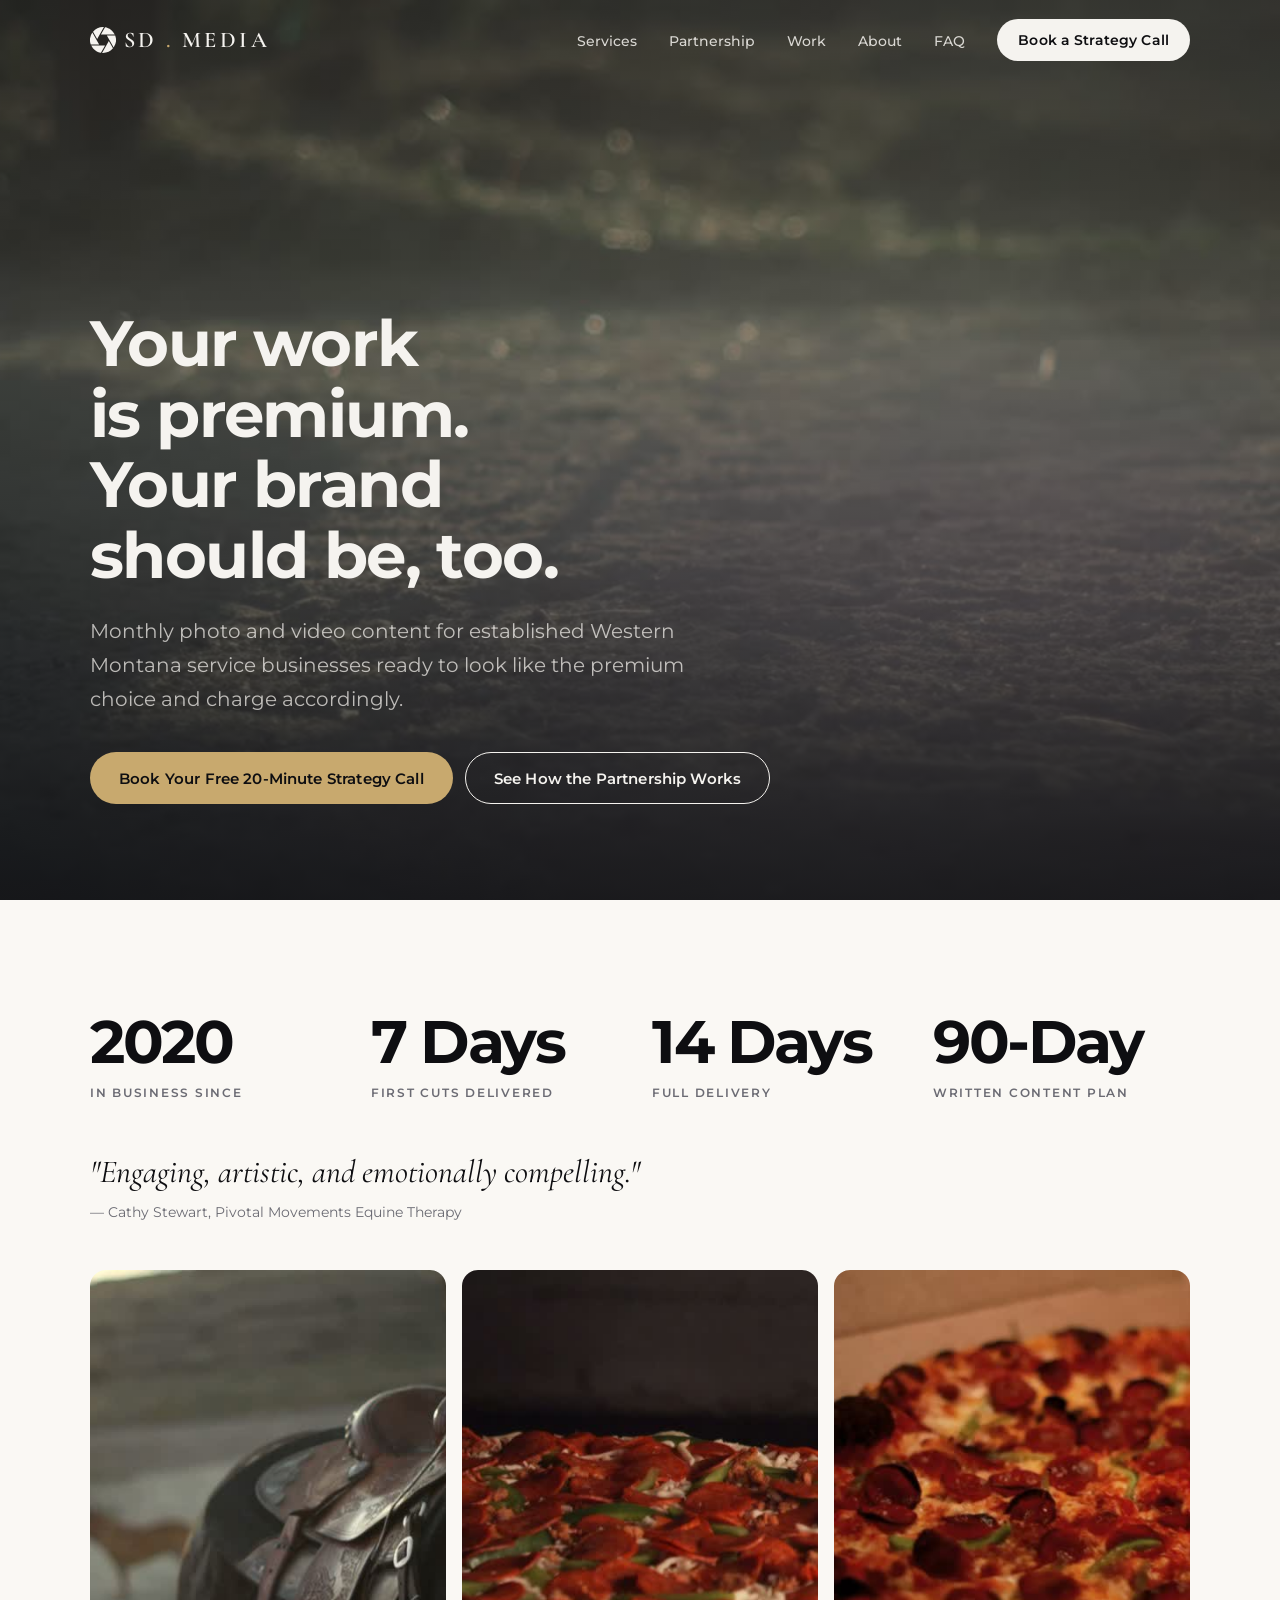
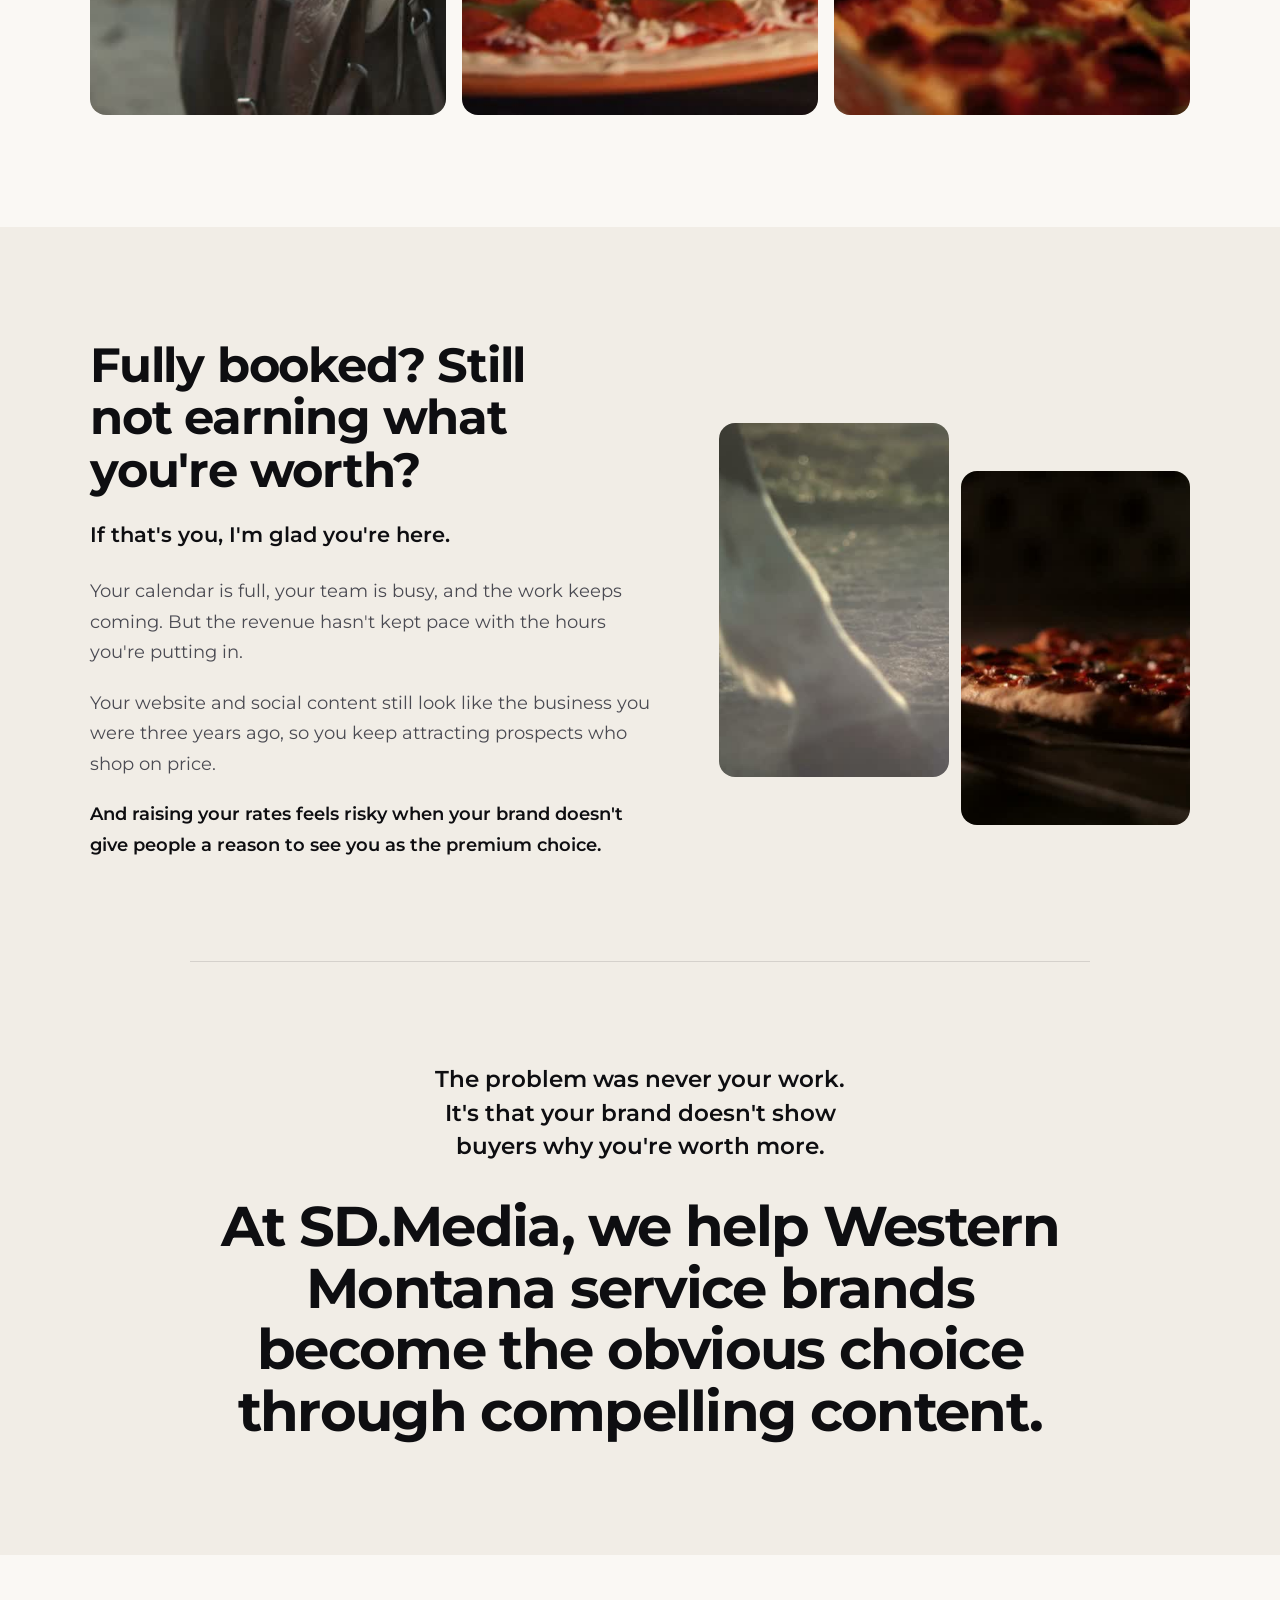
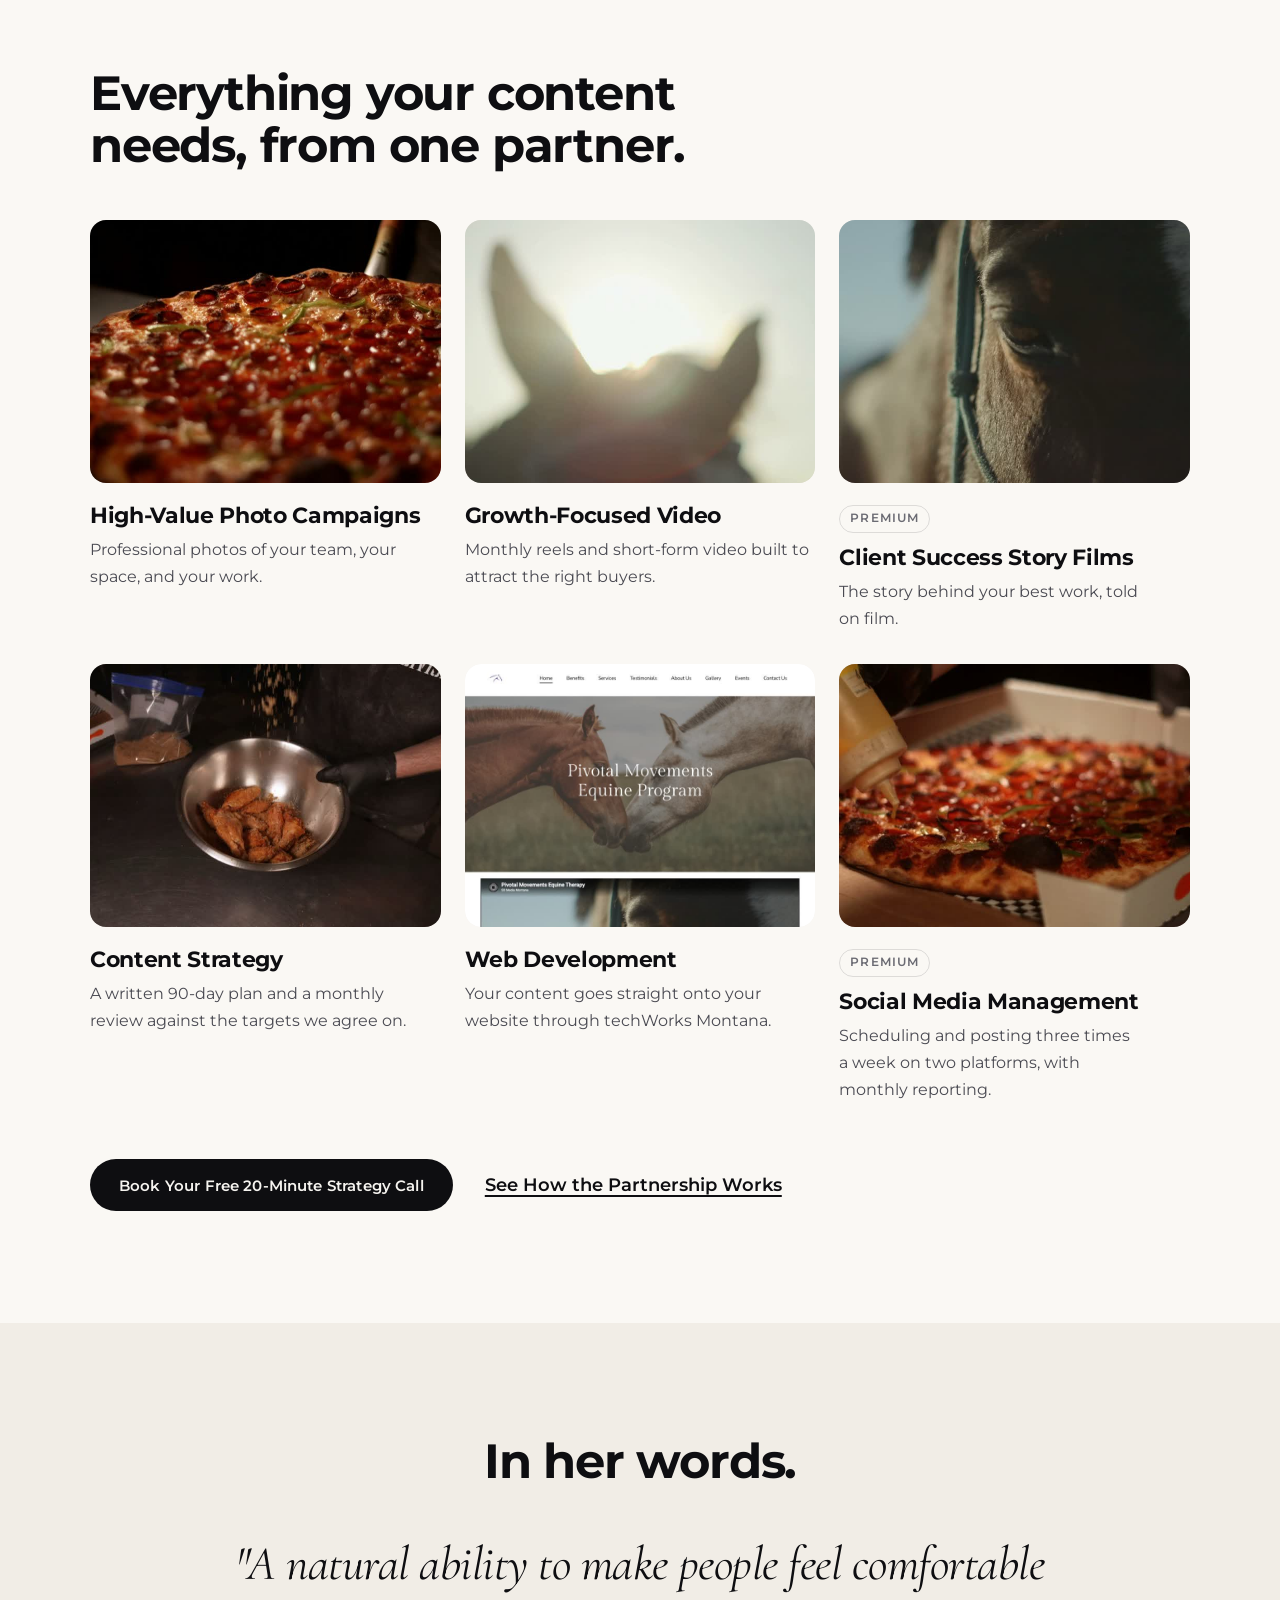
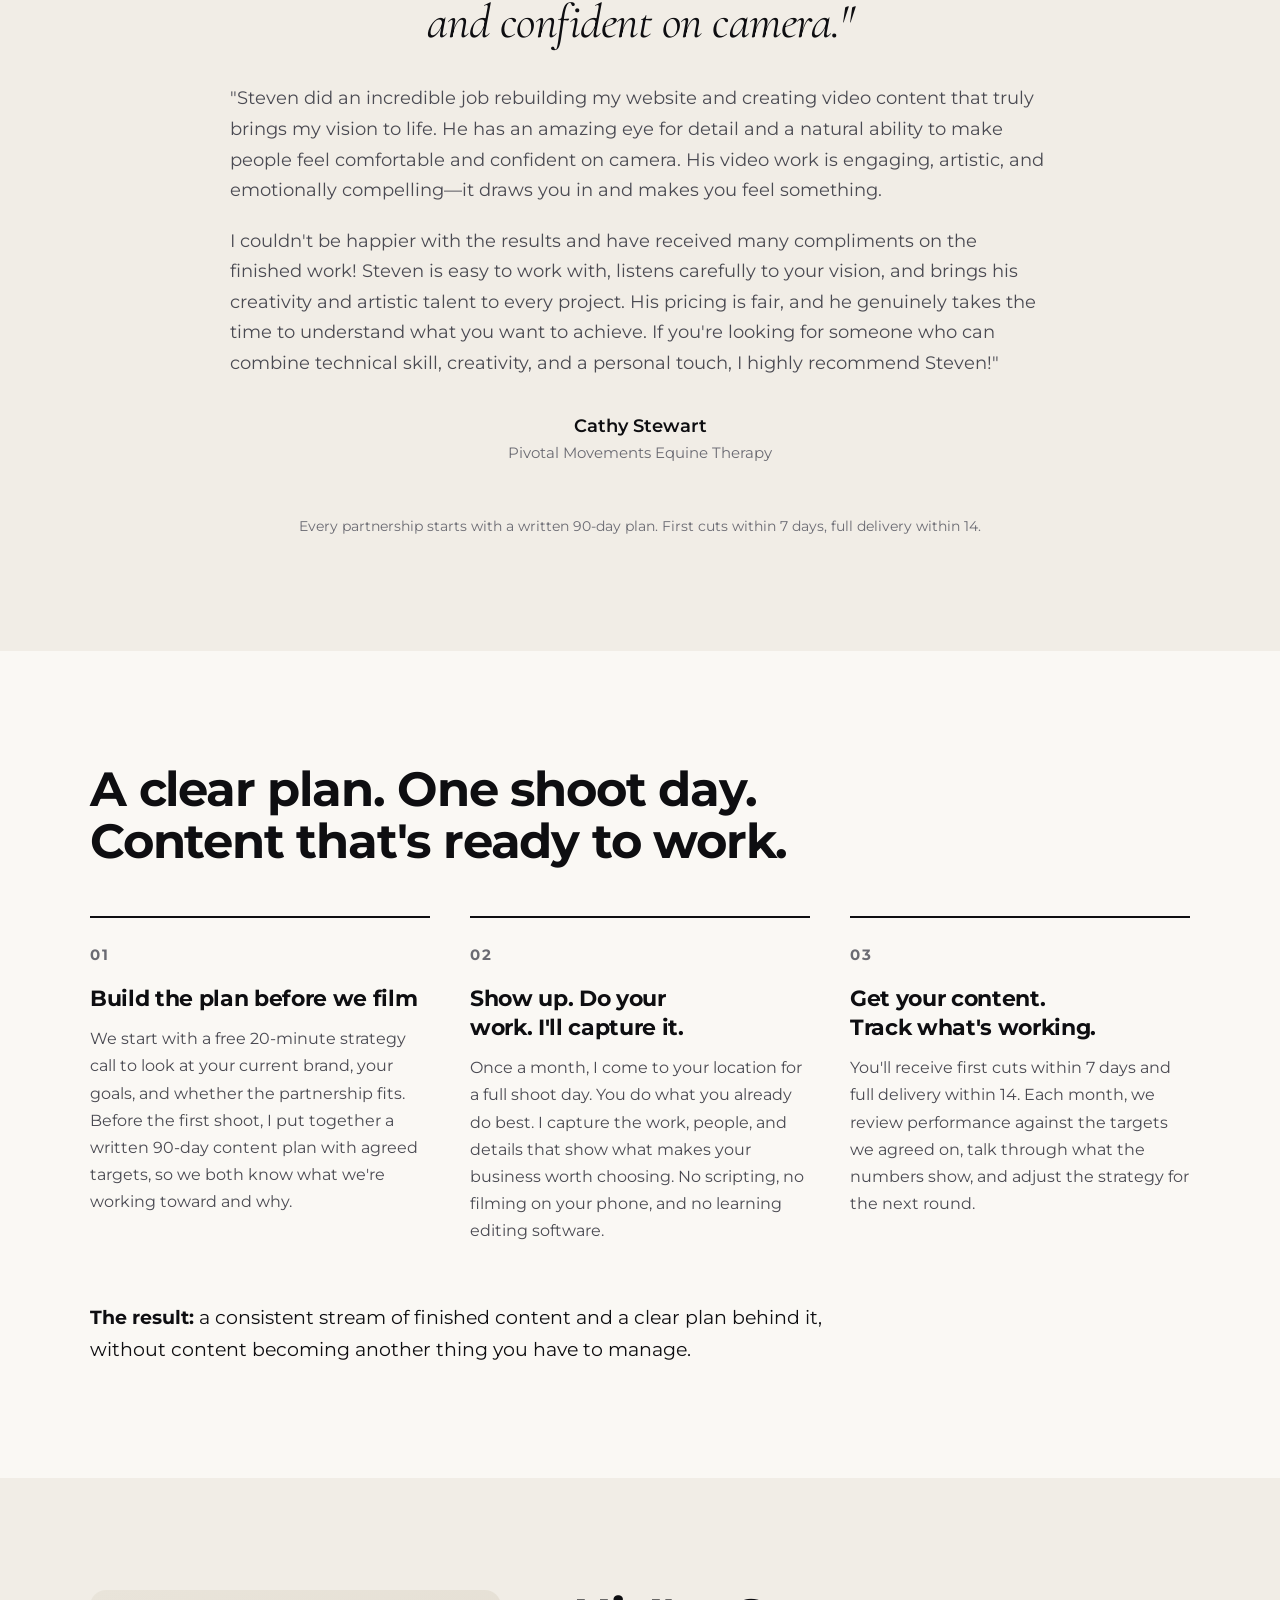
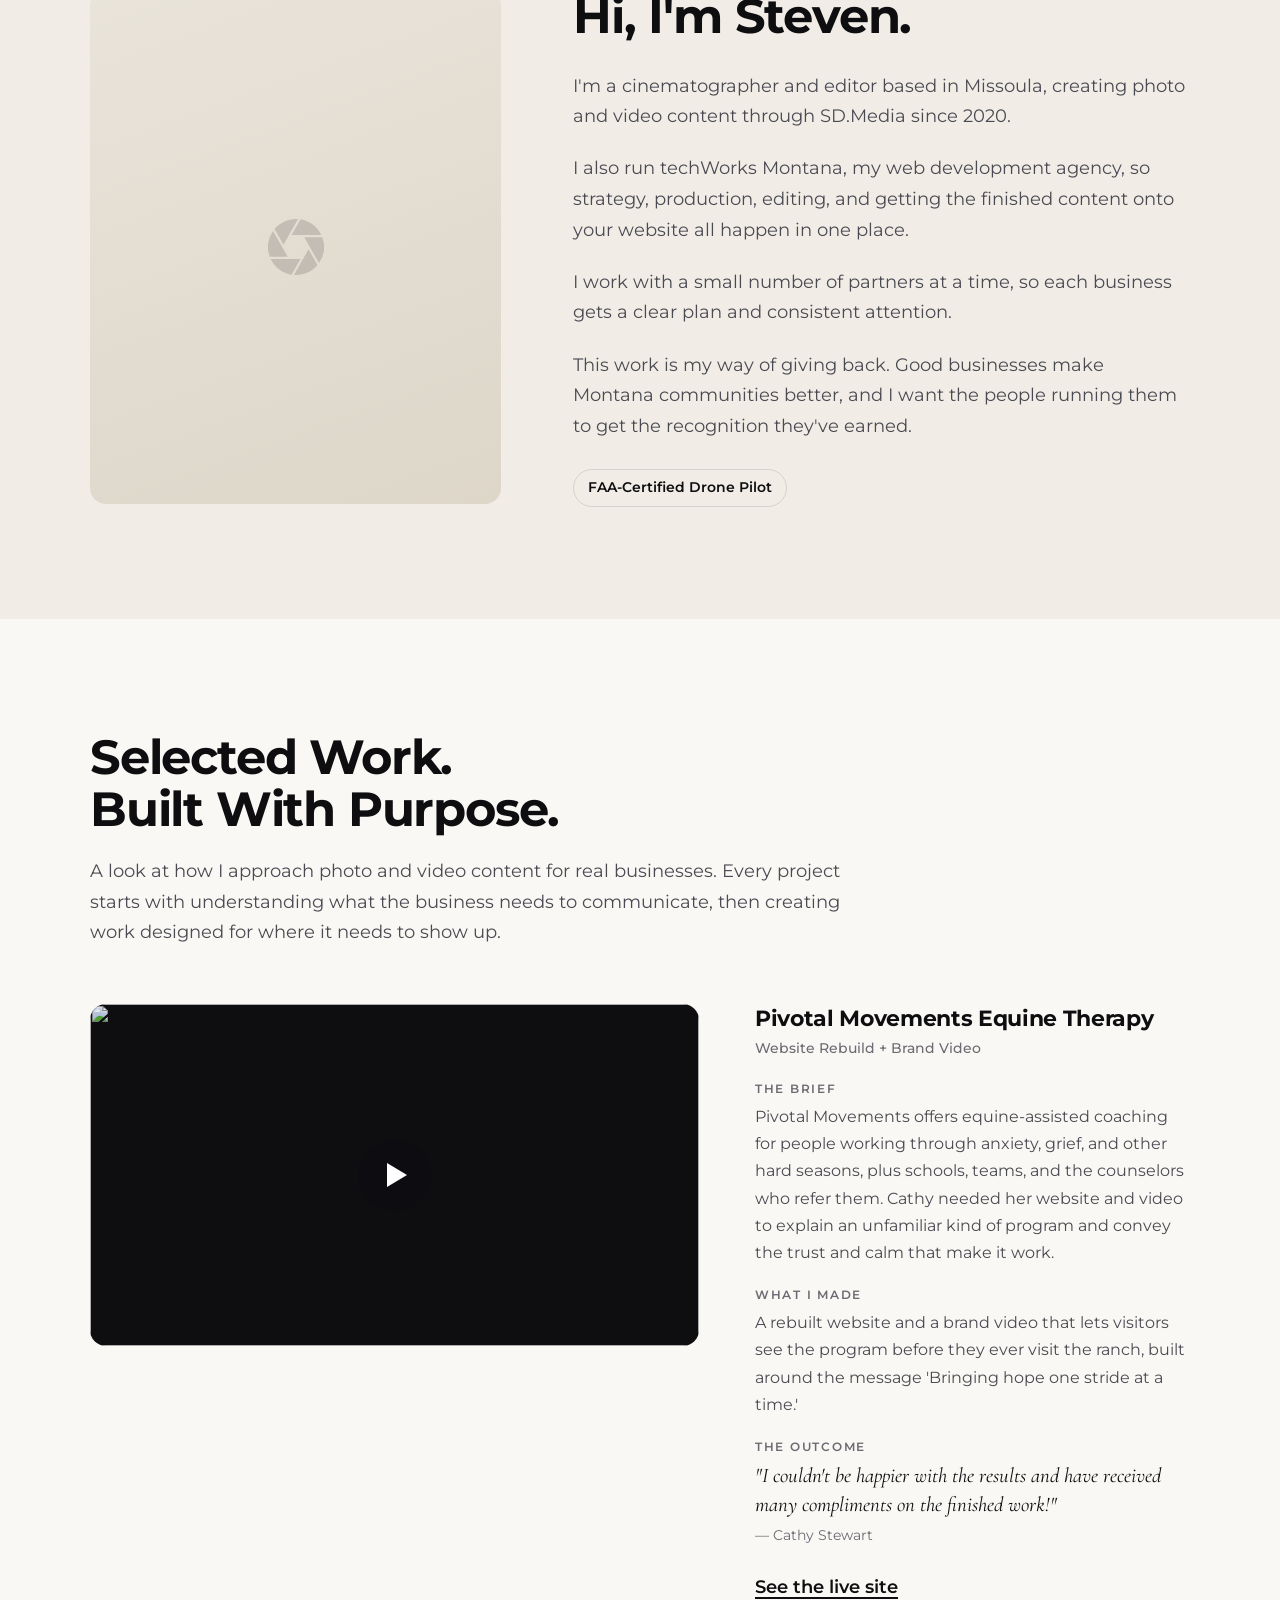
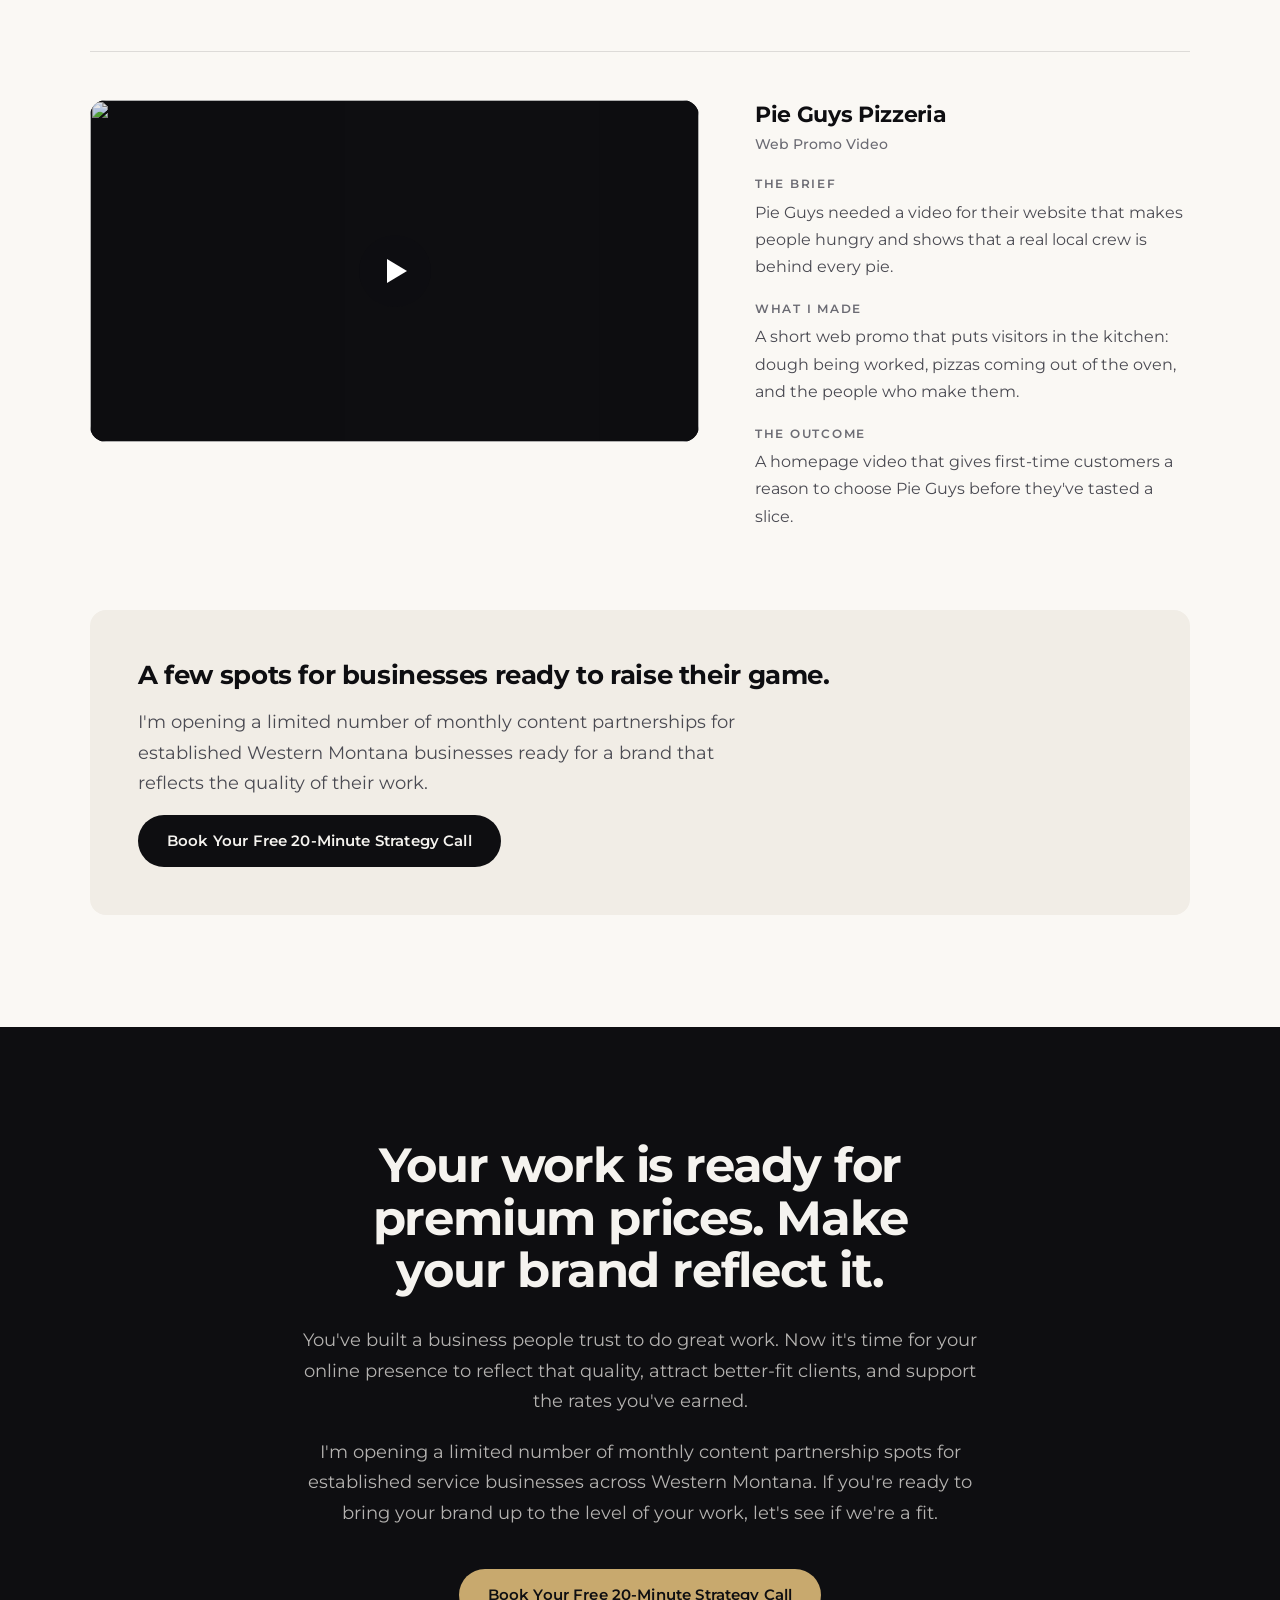
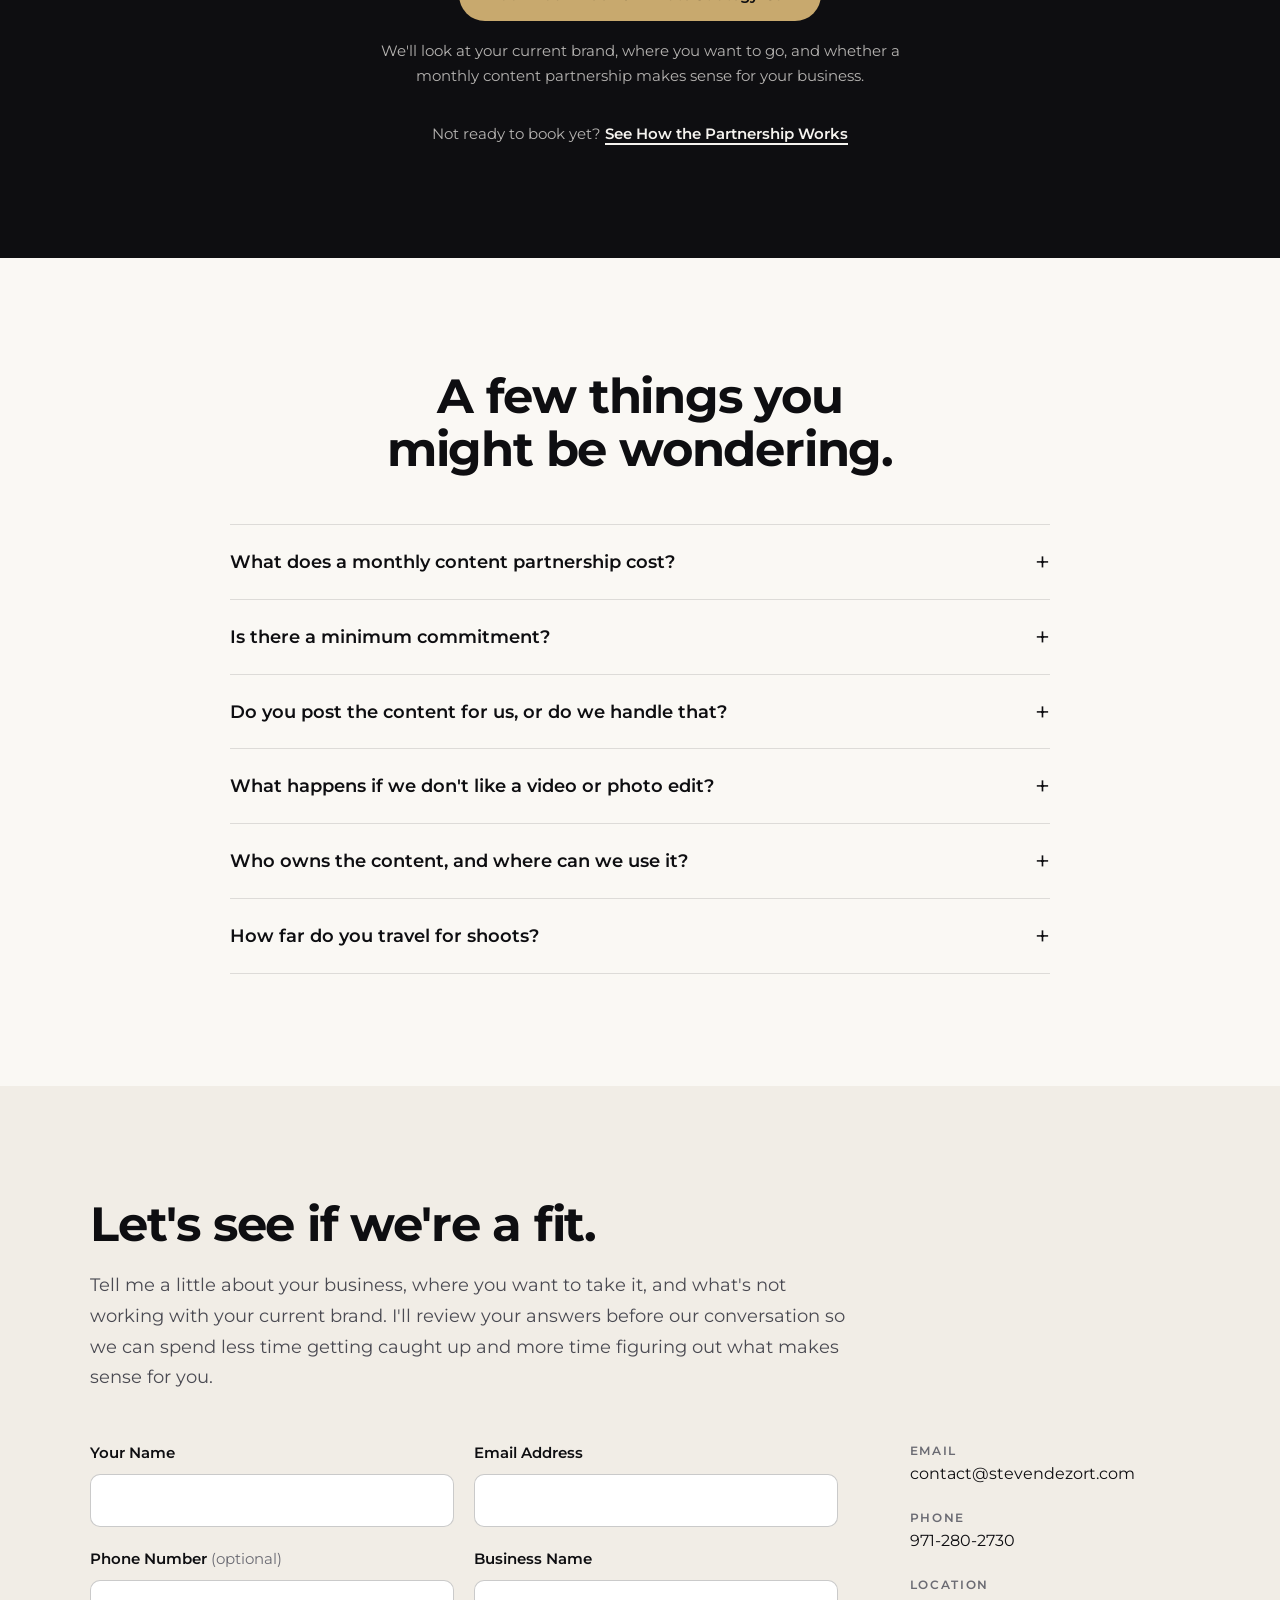
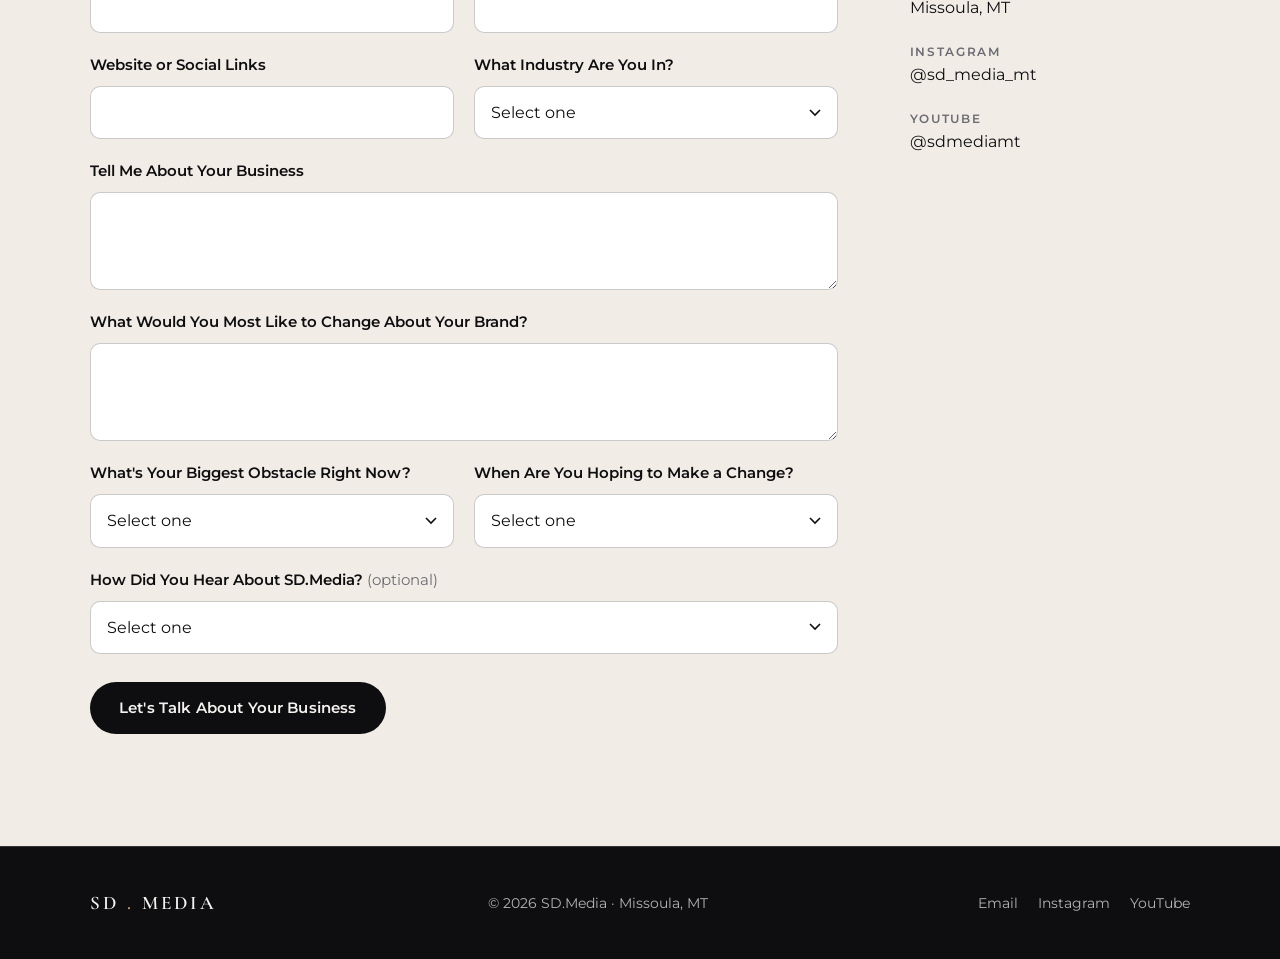
==== commit e7fd70b4: "Homepage update from coach feedback Shorter homepage: problem section rewritten as symptoms, diagnos" ====
--- a/index.html
+++ b/index.html
@@ -99,8 +99,8 @@
 
     <nav aria-label="Main">
       <ul class="nav-links">
-        <li><a href="#partnership">Partnership</a></li>
-        <li><a href="#process">Process</a></li>
+        <li><a href="#services">Services</a></li>
+        <li><a href="partnership.html">Partnership</a></li>
         <li><a href="#work">Work</a></li>
         <li><a href="#about">About</a></li>
         <li><a href="#faq">FAQ</a></li>
@@ -115,8 +115,8 @@
 
   <div class="mobile-menu" id="mobileMenu">
     <ul>
-      <li><a href="#partnership">Partnership</a></li>
-      <li><a href="#process">Process</a></li>
+      <li><a href="#services">Services</a></li>
+      <li><a href="partnership.html">Partnership</a></li>
       <li><a href="#work">Work</a></li>
       <li><a href="#about">About</a></li>
       <li><a href="#faq">FAQ</a></li>
@@ -142,9 +142,8 @@
     <p class="hero-sub">Monthly photo and video content for established Western Montana service businesses ready to look like the premium choice and charge accordingly.</p>
     <div class="btn-row">
       <a href="#contact" class="btn btn-accent">Book Your Free 20-Minute Strategy Call</a>
-      <a href="#process" class="btn btn-outline">See How the Partnership Works</a>
-    </div>
-    <p class="hero-note">We'll look at your current brand, your goals, and whether a monthly content partnership makes sense.</p>
+      <a href="partnership.html" class="btn btn-outline">See How the Partnership Works</a>
+    </div>
   </div>
 </section>
 
@@ -158,127 +157,153 @@
       <li><span class="stat-num">90-Day</span><span class="stat-label">Written Content Plan</span></li>
     </ul>
 
-    <ul class="creds reveal">
-      <li><strong>FAA-Certified Drone Pilot</strong>A clear, verifiable professional credential.</li>
-      <li><strong>Video + Web Development</strong>Content goes straight onto your website through techWorks Montana.</li>
-    </ul>
+    <!-- Client logo strip. Rendered by CLIENT_LOGOS in the script at the bottom of this page;
+         stays hidden until it has at least 4 real logos. Real clients only. -->
+    <div class="logo-strip" id="clientLogos" aria-label="Businesses I've worked with" hidden></div>
 
     <blockquote class="proof-quote reveal">
       "Engaging, artistic, and emotionally compelling."
       <cite>— Cathy Stewart, Pivotal Movements Equine Therapy</cite>
     </blockquote>
 
-    <div class="reel reveal">
-      <video autoplay muted loop playsinline preload="metadata"
-             poster="media/photo/businessweb-reel-poster.jpg" aria-label="Montage of work for Pie Guys Pizzeria and Pivotal Movements Equine Therapy" data-autoplay>
-        <source src="media/video/businessweb-loop.mp4" type="video/mp4">
-      </video>
-    </div>
-  </div>
-</section>
-
-<!-- ═══ 3. THE TENSION ═══ -->
+    <!-- Stills pulled from client footage (media/video/businessweb.mp4). Swap in real photos by replacing the files. -->
+    <div class="photo-grid reveal">
+      <img src="media/photo/work/pivotal-saddle.jpg" alt="A saddled horse at Pivotal Movements Equine Therapy" width="900" height="506" loading="lazy" decoding="async">
+      <img src="media/photo/work/pieguys-topping.jpg" alt="A Pie Guys Pizzeria cook topping a pizza" width="900" height="506" loading="lazy" decoding="async">
+      <img src="media/photo/work/pieguys-box.jpg" alt="A finished Pie Guys pizza in its box" width="900" height="506" loading="lazy" decoding="async">
+    </div>
+  </div>
+</section>
+
+<!-- ═══ 3. THE PROBLEM: symptoms → diagnosis → solution ═══ -->
 <section class="section section--alt" id="problem">
-  <div class="container tension-grid">
-    <h2 class="reveal">Fully booked. Still not earning what you're worth.</h2>
-    <div class="tension-body reveal">
-      <p>Your calendar is full, your team is busy, and the work keeps coming. But the revenue hasn't kept pace with the hours you're putting in.</p>
-      <p>Your website and social content still look like the business you were three years ago. They don't reflect the quality of your work today, and you're still attracting prospects who shop on price.</p>
-      <p>You know you're better than the alternatives. But raising your rates feels risky when your brand doesn't give people a reason to see you as the premium choice. And you're tired of the idea that earning more means working even more.</p>
-    </div>
-  </div>
-</section>
-
-<!-- ═══ 4. THE BRIDGE ═══ -->
-<section class="bridge" id="bridge">
   <div class="container">
-    <h2 class="bridge-text reveal">Your work earned premium prices years ago. Now your brand will too.</h2>
-  </div>
-</section>
-
-<!-- ═══ 5. THE SERVICE STACK ═══ -->
-<!-- No pricing in this section. "What's included" lists confirmed by Steven; collapsed by default. -->
-<section class="section section--alt" id="partnership">
+    <div class="problem-grid">
+      <div class="problem-copy reveal">
+        <h2>Fully booked? Still not earning what you're worth?</h2>
+        <p class="problem-lead">If that's you, I'm glad you're here.</p>
+        <p>Your calendar is full, your team is busy, and the work keeps coming. But the revenue hasn't kept pace with the hours you're putting in.</p>
+        <p>Your website and social content still look like the business you were three years ago, so you keep attracting prospects who shop on price.</p>
+        <p><strong>And raising your rates feels risky when your brand doesn't give people a reason to see you as the premium choice.</strong></p>
+      </div>
+      <div class="problem-photos reveal">
+        <img src="media/photo/work/pivotal-stride.jpg" alt="A horse walking through the arena at Pivotal Movements" width="900" height="506" loading="lazy" decoding="async">
+        <img src="media/photo/work/pieguys-oven.jpg" alt="A pizza on the peel in the Pie Guys oven" width="900" height="506" loading="lazy" decoding="async">
+      </div>
+    </div>
+
+    <div class="problem-turn reveal">
+      <p class="diagnosis">The problem was never your work. It's that your brand doesn't show buyers why you're worth more.</p>
+      <p class="solution-statement">At SD.Media, we help Western Montana service brands become the obvious choice through compelling content.</p>
+    </div>
+  </div>
+</section>
+
+<!-- ═══ 4. WHAT WE DO (service stack) ═══ -->
+<!-- Top-of-funnel view of what's inside the partnerships. Package cards and pricing detail live on partnership.html. -->
+<section class="section" id="services">
   <div class="container">
     <div class="section-head reveal">
-      <h2>Look the part. Attract better clients. Charge what you're worth.</h2>
-    </div>
-
-    <div class="cards">
-      <article class="card reveal">
-        <p class="card-tier"><strong>Standard</strong> · Monthly Content Partnership</p>
-        <h3>Build a brand that earns its place at the premium end of your market.</h3>
-        <p>For established service businesses ready to outgrow an outdated online presence and give better-fit clients a reason to choose them. Get a consistent stream of professional photo and video content, guided by a 90-day plan, so your brand reflects the quality of your work without adding more to your plate.</p>
-        <details class="included">
-          <summary>What's included</summary>
-          <ul>
-            <li>1 full-day shoot on location</li>
-            <li>6 reels with captions and cover frames</li>
-            <li>15 edited photos</li>
-            <li>Monthly strategy session and content calendar</li>
-            <li>10-clip branded clip library, updated monthly</li>
-            <li>Monthly content performance review and 30-minute call</li>
-            <li>Licensed music and usage rights for organic and paid social and web</li>
-          </ul>
-        </details>
-        <a href="#contact" class="btn btn-primary">Book Your Free 20-Minute Strategy Call</a>
-      </article>
-
-      <article class="card card--featured reveal">
-        <p class="card-tier"><strong>Premium</strong> · Content + Publishing Partnership</p>
-        <h3>Stay visible, tell stronger stories, and keep your brand moving forward.</h3>
-        <p>For busy business owners who want a more hands-off content system. Alongside a deeper library of photo and video assets, you get publishing support, client success stories, and account reporting, so your content keeps showing up while you focus on running the business.</p>
-        <details class="included">
-          <summary>What's included</summary>
-          <ul>
-            <li>1 full-day shoot on location</li>
-            <li>8 reels with captions and cover frames</li>
-            <li>21 edited photos</li>
-            <li>Monthly strategy session and content calendar</li>
-            <li>15-clip branded clip library, updated monthly</li>
-            <li>Monthly metrics report and 30-minute review call</li>
-            <li>3 revision rounds per deliverable</li>
-            <li>Licensed music and usage rights for organic and paid social and web</li>
-            <li>Scheduling and posting 3x per week on two platforms (choice of Instagram, Facebook, TikTok, LinkedIn)</li>
-            <li>1 client success story video per month</li>
-          </ul>
-        </details>
-        <a href="#contact" class="btn btn-primary">Book Your Free 20-Minute Strategy Call</a>
-      </article>
-    </div>
-
-    <div class="addons reveal">
-      <h3>À la carte <span>(Add-ons for current partners)</span></h3>
-      <p>Need a specific asset or extra production beyond your monthly plan? Add individual reels, photo sets, shoot time, client stories, or another social platform to your existing partnership.</p>
-    </div>
-  </div>
-</section>
-
-<!-- ═══ 6. MEET ME ═══ -->
-<section class="section" id="about">
-  <div class="container about-grid">
-    <div class="about-photo reveal">
-      <!-- PLACEHOLDER: Steven to supply media/img/steven.jpg (portrait on location with the camera).
-           When it exists, replace the div below with:
-           <img src="media/img/steven.jpg" alt="Steven Dezort on location with a cinema camera" width="880" height="1100" loading="lazy"> -->
-      <div class="photo-placeholder" aria-hidden="true">
-        <svg viewBox="0 0 1024 1024"><path d="M282.524257 470.5026L549.300031 1.355017q-18.468884-1.355017-37.290072-1.355017c-157.723995 0-298.781279 71.314552-392.697516 183.46932zM430.61408 292.832753h544.229083C903.867365 143.198211 762.471327 33.468923 593.50069 6.449882zM360.559694 690.448982L269.123138 529.676199l-10.203279-17.615223 0.081301-0.135502L92.293401 218.699766a512.887536 512.887536 0 0 0-60.325362 471.749216zM663.609277 333.551018l101.24688 178.049252 0.230353 0.135502-0.081301 0.135501 166.789059 293.30701a512.873986 512.873986 0 0 0 60.244062-471.627265zM741.549862 553.117995l-266.938376 469.526988q18.550185 1.355017 37.452674 1.355017c157.805296 0 298.943881-71.395853 392.860118-183.659023zM593.392289 731.180797H49.163206C120.139004 880.761139 261.521492 990.517527 430.546329 1017.617869z"/></svg>
-      </div>
-    </div>
-
-    <div class="about-body reveal">
-      <h2>Your business has grown. Your brand should reflect it.</h2>
-      <p>I know what it looks like when the quality of your work outgrows the way your business shows up online. You can be excellent at what you do and still have a website and social presence that undersell you. And when you're already busy, finding the time to fix that shouldn't become another job.</p>
-      <p>I'm Steven Dezort, a cinematographer and editor based in Missoula, Montana. I've been creating photo and video content through SD.Media since 2020, and as an FAA-certified drone pilot, I bring professional production capabilities to shoots across Western Montana.</p>
-      <p>I also run techWorks Montana, my web development agency. That means I can connect the entire process, from content strategy and on-location production to editing and getting the finished content onto your website. You don't have to coordinate separate people to make the pieces work together.</p>
-      <p>I work with a small number of partners at a time so I can give each business a clear plan, consistent attention, and content built around where they want to go.</p>
-      <p>This work is my way of giving back. Good businesses make Montana communities better, and I want the people running them to get the recognition they've earned.</p>
-    </div>
-  </div>
-</section>
-
-<!-- ═══ 7. THE PROCESS ═══ -->
-<section class="section section--alt" id="process">
+      <h2>Everything your content needs, from one partner.</h2>
+    </div>
+
+    <ul class="services">
+      <li class="service reveal">
+        <div class="service-media">
+          <img src="media/photo/work/pieguys-closeup.jpg" alt="Close-up of a Pie Guys pepperoni pizza" width="900" height="506" loading="lazy" decoding="async">
+        </div>
+        <div class="service-body">
+          <h3>High-Value Photo Campaigns</h3>
+          <p>Professional photos of your team, your space, and your work.</p>
+        </div>
+      </li>
+      <li class="service reveal">
+        <div class="service-media">
+          <img src="media/photo/work/pivotal-sunlight.jpg" alt="A horse silhouetted against the sun at Pivotal Movements" width="900" height="506" loading="lazy" decoding="async">
+        </div>
+        <div class="service-body">
+          <h3>Growth-Focused Video</h3>
+          <p>Monthly reels and short-form video built to attract the right buyers.</p>
+        </div>
+      </li>
+      <li class="service reveal">
+        <div class="service-media">
+          <img src="media/photo/work/pivotal-eye.jpg" alt="Close-up of a horse at Pivotal Movements Equine Therapy" width="900" height="506" loading="lazy" decoding="async">
+        </div>
+        <div class="service-body">
+          <span class="service-tag">Premium</span>
+          <h3>Client Success Story Films</h3>
+          <p>The story behind your best work, told on film.</p>
+        </div>
+      </li>
+      <li class="service reveal">
+        <div class="service-media">
+          <img src="media/photo/work/pieguys-wings.jpg" alt="Wings being seasoned in the Pie Guys kitchen" width="900" height="506" loading="lazy" decoding="async">
+        </div>
+        <div class="service-body">
+          <h3>Content Strategy</h3>
+          <p>A written 90-day plan and a monthly review against the targets we agree on.</p>
+        </div>
+      </li>
+      <li class="service reveal">
+        <div class="service-media">
+          <img src="media/photo/work/pivotal-website.jpg" alt="The Pivotal Movements website, rebuilt by techWorks Montana" width="900" height="636" loading="lazy" decoding="async">
+        </div>
+        <div class="service-body">
+          <h3>Web Development</h3>
+          <p>Your content goes straight onto your website through techWorks Montana.</p>
+        </div>
+      </li>
+      <li class="service reveal">
+        <div class="service-media">
+          <img src="media/photo/work/pieguys-sauce.jpg" alt="Sauce being drizzled on a boxed Pie Guys pizza" width="900" height="506" loading="lazy" decoding="async">
+        </div>
+        <div class="service-body">
+          <span class="service-tag">Premium</span>
+          <h3>Social Media Management</h3>
+          <p>Scheduling and posting three times a week on two platforms, with monthly reporting.</p>
+        </div>
+      </li>
+    </ul>
+
+    <div class="section-cta reveal">
+      <a href="#contact" class="btn btn-primary">Book Your Free 20-Minute Strategy Call</a>
+      <a href="partnership.html" class="text-link">See How the Partnership Works</a>
+    </div>
+  </div>
+</section>
+
+<!-- ═══ 5. TESTIMONIAL (moved up: trust before process) ═══ -->
+<!-- Reusable component: copy one <figure class="testimonial"> per testimonial.
+     Optional photo: <img class="testimonial-photo" src="..." alt="" width="72" height="72" loading="lazy"> as the first child.
+     Client's words verbatim only. Approved by Cathy Stewart, October 14, 2026.
+     Pie Guys testimonial pending: add a second <figure class="testimonial"> here when it arrives
+     (and change the "In her words." headline to fit more than one voice). -->
+<section class="section section--alt" id="trust">
+  <div class="container">
+    <div class="section-head section-head--center reveal">
+      <h2>In her words.</h2>
+    </div>
+
+    <figure class="testimonial reveal">
+      <p class="testimonial-pull">"A natural ability to make people feel comfortable and confident on camera."</p>
+      <blockquote class="testimonial-full" id="testimonial-cathy" data-collapsible>
+        <p>"Steven did an incredible job rebuilding my website and creating video content that truly brings my vision to life. He has an amazing eye for detail and a natural ability to make people feel comfortable and confident on camera. His video work is engaging, artistic, and emotionally compelling—it draws you in and makes you feel something.</p>
+        <p>I couldn't be happier with the results and have received many compliments on the finished work! Steven is easy to work with, listens carefully to your vision, and brings his creativity and artistic talent to every project. His pricing is fair, and he genuinely takes the time to understand what you want to achieve. If you're looking for someone who can combine technical skill, creativity, and a personal touch, I highly recommend Steven!"</p>
+      </blockquote>
+      <button class="testimonial-toggle text-link" type="button" aria-expanded="false" aria-controls="testimonial-cathy">Read more</button>
+      <figcaption>
+        <span class="testimonial-name">Cathy Stewart</span>
+        <span class="testimonial-biz">Pivotal Movements Equine Therapy</span>
+      </figcaption>
+    </figure>
+
+    <p class="trust-note small reveal">Every partnership starts with a written 90-day plan. First cuts within 7 days, full delivery within 14.</p>
+  </div>
+</section>
+
+<!-- ═══ 6. THE PROCESS ═══ -->
+<section class="section" id="process">
   <div class="container">
     <div class="section-head reveal">
       <h2>A clear plan. One shoot day. Content that's ready to work.</h2>
@@ -306,7 +331,32 @@
   </div>
 </section>
 
-<!-- ═══ 8. CASE STUDIES ═══ -->
+<!-- ═══ 7. ABOUT ═══ -->
+<section class="section section--alt" id="about">
+  <div class="container about-grid">
+    <div class="about-photo reveal">
+      <!-- TODO (Steven): headshot still needed. Supply media/img/steven.jpg (portrait on location with the camera).
+           When it exists, replace the div below with:
+           <img src="media/img/steven.jpg" alt="Steven Dezort on location with a cinema camera" width="880" height="1100" loading="lazy"> -->
+      <div class="photo-placeholder" aria-hidden="true">
+        <svg viewBox="0 0 1024 1024"><path d="M282.524257 470.5026L549.300031 1.355017q-18.468884-1.355017-37.290072-1.355017c-157.723995 0-298.781279 71.314552-392.697516 183.46932zM430.61408 292.832753h544.229083C903.867365 143.198211 762.471327 33.468923 593.50069 6.449882zM360.559694 690.448982L269.123138 529.676199l-10.203279-17.615223 0.081301-0.135502L92.293401 218.699766a512.887536 512.887536 0 0 0-60.325362 471.749216zM663.609277 333.551018l101.24688 178.049252 0.230353 0.135502-0.081301 0.135501 166.789059 293.30701a512.873986 512.873986 0 0 0 60.244062-471.627265zM741.549862 553.117995l-266.938376 469.526988q18.550185 1.355017 37.452674 1.355017c157.805296 0 298.943881-71.395853 392.860118-183.659023zM593.392289 731.180797H49.163206C120.139004 880.761139 261.521492 990.517527 430.546329 1017.617869z"/></svg>
+      </div>
+    </div>
+
+    <div class="about-body reveal">
+      <h2>Hi, I'm Steven.</h2>
+      <p>I'm a cinematographer and editor based in Missoula, creating photo and video content through SD.Media since 2020.</p>
+      <p>I also run techWorks Montana, my web development agency, so strategy, production, editing, and getting the finished content onto your website all happen in one place.</p>
+      <p>I work with a small number of partners at a time, so each business gets a clear plan and consistent attention.</p>
+      <p>This work is my way of giving back. Good businesses make Montana communities better, and I want the people running them to get the recognition they've earned.</p>
+      <ul class="about-creds">
+        <li>FAA-Certified Drone Pilot</li>
+      </ul>
+    </div>
+  </div>
+</section>
+
+<!-- ═══ 8. RECENT PROJECTS ═══ -->
 <section class="section" id="work">
   <div class="container">
     <div class="section-head reveal">
@@ -381,36 +431,7 @@
   </div>
 </section>
 
-<!-- ═══ 9. TESTIMONIALS ═══ -->
-<!-- Reusable component: copy one <figure class="testimonial"> per testimonial.
-     Optional photo: <img class="testimonial-photo" src="..." alt="" width="72" height="72" loading="lazy"> as the first child.
-     Client's words verbatim only. Approved by Cathy Stewart, October 14, 2026.
-     Pie Guys testimonial pending: add a second <figure class="testimonial"> here when it arrives
-     (and change the "In her words." headline to fit more than one voice). -->
-<section class="section section--alt" id="trust">
-  <div class="container">
-    <div class="section-head section-head--center reveal">
-      <h2>In her words.</h2>
-    </div>
-
-    <figure class="testimonial reveal">
-      <p class="testimonial-pull">"A natural ability to make people feel comfortable and confident on camera."</p>
-      <blockquote class="testimonial-full" id="testimonial-cathy" data-collapsible>
-        <p>"Steven did an incredible job rebuilding my website and creating video content that truly brings my vision to life. He has an amazing eye for detail and a natural ability to make people feel comfortable and confident on camera. His video work is engaging, artistic, and emotionally compelling—it draws you in and makes you feel something.</p>
-        <p>I couldn't be happier with the results and have received many compliments on the finished work! Steven is easy to work with, listens carefully to your vision, and brings his creativity and artistic talent to every project. His pricing is fair, and he genuinely takes the time to understand what you want to achieve. If you're looking for someone who can combine technical skill, creativity, and a personal touch, I highly recommend Steven!"</p>
-      </blockquote>
-      <button class="testimonial-toggle text-link" type="button" aria-expanded="false" aria-controls="testimonial-cathy">Read more</button>
-      <figcaption>
-        <span class="testimonial-name">Cathy Stewart</span>
-        <span class="testimonial-biz">Pivotal Movements Equine Therapy</span>
-      </figcaption>
-    </figure>
-
-    <p class="trust-note small reveal">Every partnership starts with a written 90-day plan. First cuts within 7 days, full delivery within 14.</p>
-  </div>
-</section>
-
-<!-- ═══ 10. THE INVITE ═══ -->
+<!-- ═══ 9. THE INVITE ═══ -->
 <section class="section invite" id="invite">
   <div class="container invite-inner reveal">
     <h2>Your work is ready for premium prices. Make your brand reflect it.</h2>
@@ -420,11 +441,11 @@
     </div>
     <a href="#contact" class="btn btn-accent">Book Your Free 20-Minute Strategy Call</a>
     <p class="invite-note">We'll look at your current brand, where you want to go, and whether a monthly content partnership makes sense for your business.</p>
-    <p class="invite-secondary">Not ready to book yet? <a href="#process" class="text-link">See How the Partnership Works</a></p>
-  </div>
-</section>
-
-<!-- ═══ 11. FAQ ═══ -->
+    <p class="invite-secondary">Not ready to book yet? <a href="partnership.html" class="text-link">See How the Partnership Works</a></p>
+  </div>
+</section>
+
+<!-- ═══ 10. FAQ ═══ -->
 <section class="section" id="faq">
   <div class="container">
     <div class="section-head section-head--center reveal">
@@ -477,7 +498,7 @@
   </div>
 </section>
 
-<!-- ═══ 12. INQUIRY FORM ═══ -->
+<!-- ═══ 11. INQUIRY FORM ═══ -->
 <section class="section section--alt" id="contact">
   <div class="container">
     <div class="section-head reveal">
@@ -677,6 +698,54 @@
   } else {
     reveals.forEach(el => el.classList.add('visible'));
   }
+
+  // ─── Client logo strip
+  // Add one entry per real client: { name, logoSrc, url? }. Logos go in media/logos/ (SVG or transparent PNG).
+  // The strip stays hidden until at least MIN_LOGOS entries have a logo file.
+  const CLIENT_LOGOS = [
+    { name: 'Pivotal Movements Equine Therapy', logoSrc: '', url: 'https://pivotalmovementsmc.com/' },
+    { name: 'Pie Guys Pizzeria', logoSrc: '', url: '' },
+  ];
+  const MIN_LOGOS = 4;
+
+  function renderLogoStrip(container, logos) {
+    const ready = logos.filter(logo => logo.logoSrc);
+    if (ready.length < MIN_LOGOS) return;
+
+    const makeList = hidden => {
+      const ul = document.createElement('ul');
+      ul.className = 'logo-list';
+      if (hidden) ul.setAttribute('aria-hidden', 'true');
+      ready.forEach(({ name, logoSrc, url }) => {
+        const li = document.createElement('li');
+        const img = document.createElement('img');
+        img.src = logoSrc;
+        img.alt = hidden ? '' : name;
+        img.loading = 'lazy';
+        img.decoding = 'async';
+        if (url && !hidden) {
+          const a = document.createElement('a');
+          a.href = url;
+          a.target = '_blank';
+          a.rel = 'noopener';
+          a.append(img);
+          li.append(a);
+        } else {
+          li.append(img);
+        }
+        ul.append(li);
+      });
+      return ul;
+    };
+
+    // Two copies of the list make the loop seamless; the copy is hidden from screen readers.
+    const track = document.createElement('div');
+    track.className = 'logo-track';
+    track.append(makeList(false), makeList(true));
+    container.replaceChildren(track);
+    container.hidden = false;
+  }
+  renderLogoStrip(document.getElementById('clientLogos'), CLIENT_LOGOS);
 
   // ─── Click-to-load YouTube embeds
   document.querySelectorAll('.yt').forEach(wrap => {
--- a/styles.css
+++ b/styles.css
@@ -315,19 +315,39 @@
   color: var(--ink-faint);
 }
 
-.creds {
-  display: grid;
-  gap: 20px;
+.logo-strip {
   margin-top: 56px;
-  padding-top: 32px;
+  padding: 28px 0;
   border-top: 1px solid var(--line);
+  border-bottom: 1px solid var(--line);
+  overflow: hidden;
+  -webkit-mask-image: linear-gradient(to right, transparent, #000 10%, #000 90%, transparent);
+  mask-image: linear-gradient(to right, transparent, #000 10%, #000 90%, transparent);
+}
+.logo-track {
+  display: flex;
+  width: max-content;
+  animation: logo-marquee 40s linear infinite;
+}
+.logo-strip:hover .logo-track { animation-play-state: paused; }
+.logo-list {
+  display: flex;
+  align-items: center;
+  gap: 64px;
+  padding-right: 64px;
   list-style: none;
 }
-@media (min-width: 900px) {
-  .creds { grid-template-columns: repeat(2, minmax(0, 360px)); gap: 48px; }
-}
-.creds li { font-size: 0.95rem; color: var(--ink-soft); line-height: 1.6; }
-.creds strong { display: block; color: var(--ink); font-weight: 600; margin-bottom: 2px; }
+.logo-list img {
+  height: 40px;
+  width: auto;
+  max-width: 160px;
+  object-fit: contain;
+  filter: grayscale(1);
+  opacity: 0.6;
+  transition: opacity 0.2s, filter 0.2s;
+}
+.logo-list a:hover img { opacity: 1; filter: none; }
+@keyframes logo-marquee { to { transform: translateX(-50%); } }
 
 .proof-quote {
   margin-top: 48px;
@@ -345,22 +365,115 @@
   color: var(--ink-faint);
 }
 
-.reel {
-  margin-top: 56px;
-  aspect-ratio: 16 / 9;
+/* Photo grid: one wide image over two on mobile, three across on desktop */
+.photo-grid {
+  display: grid;
+  grid-template-columns: 1fr 1fr;
+  gap: 12px;
+  margin-top: 48px;
+}
+.photo-grid img {
+  width: 100%;
+  height: 100%;
+  aspect-ratio: 1 / 1;
+  object-fit: cover;
+  border-radius: var(--radius);
+}
+.photo-grid img:first-child { grid-column: 1 / -1; aspect-ratio: 16 / 9; }
+@media (min-width: 900px) {
+  .photo-grid { grid-template-columns: repeat(3, 1fr); gap: 16px; }
+  .photo-grid img,
+  .photo-grid img:first-child { grid-column: auto; aspect-ratio: 4 / 5; }
+}
+
+/* ─── 3. PROBLEM ─── */
+.problem-grid { display: grid; gap: 40px; }
+.problem-copy h2 { margin-bottom: 20px; }
+.problem-lead { font-size: clamp(1.1rem, 2vw, 1.3rem); font-weight: 600; margin-bottom: 24px; }
+.problem-copy p:not(.problem-lead) { color: var(--ink-soft); }
+.problem-copy p + p:not(.problem-lead) { margin-top: 1.1em; }
+.problem-copy strong { color: var(--ink); font-weight: 600; }
+.problem-photos { display: grid; grid-template-columns: 1fr 1fr; gap: 12px; }
+.problem-photos img {
+  width: 100%;
+  height: 100%;
+  aspect-ratio: 3 / 4;
+  object-fit: cover;
+  border-radius: var(--radius);
+}
+@media (min-width: 900px) {
+  .problem-grid { grid-template-columns: 6fr 5fr; gap: 64px; align-items: center; }
+  .problem-photos img:last-child { margin-top: 48px; }
+}
+
+.problem-turn {
+  max-width: 900px;
+  margin: calc(var(--section-y) * 0.9) auto 0;
+  padding-top: calc(var(--section-y) * 0.9);
+  border-top: 1px solid var(--line);
+  text-align: center;
+}
+.diagnosis {
+  max-width: 34ch;
+  margin: 0 auto 32px;
+  font-family: var(--font-head);
+  font-weight: 600;
+  font-size: clamp(1.15rem, 2.2vw, 1.45rem);
+  line-height: 1.45;
+  text-wrap: balance;
+}
+.solution-statement {
+  font-family: var(--font-head);
+  font-weight: 700;
+  font-size: clamp(2rem, 5.2vw, 3.5rem);
+  letter-spacing: -0.03em;
+  line-height: 1.1;
+  text-wrap: balance;
+}
+
+/* ─── 4. SERVICE STACK ─── */
+.services {
+  display: grid;
+  gap: 32px 24px;
+  list-style: none;
+}
+@media (min-width: 640px) {
+  .services { grid-template-columns: repeat(2, 1fr); }
+}
+@media (min-width: 1000px) {
+  .services { grid-template-columns: repeat(3, 1fr); }
+}
+.service-media {
+  aspect-ratio: 4 / 3;
   border-radius: var(--radius);
   overflow: hidden;
-  background: var(--dark);
-}
-.reel video { width: 100%; height: 100%; object-fit: cover; }
-
-/* ─── 3. TENSION ─── */
-.tension-grid { display: grid; gap: 32px; }
-.tension-body p + p { margin-top: 1.2em; }
-.tension-body { color: var(--ink-soft); }
-@media (min-width: 900px) {
-  .tension-grid { grid-template-columns: 5fr 6fr; gap: 72px; align-items: start; }
-  .tension-grid h2 { position: sticky; top: calc(var(--nav-h) + 32px); }
+  background: var(--bg-alt);
+}
+.service-media img { width: 100%; height: 100%; object-fit: cover; object-position: top center; }
+.service-body { padding-top: 18px; }
+.service-body h3 { margin-bottom: 6px; }
+.service-body p { color: var(--ink-soft); font-size: 1rem; }
+.service-tag {
+  display: inline-block;
+  margin-bottom: 10px;
+  padding: 3px 10px;
+  border: 1px solid var(--line);
+  border-radius: 999px;
+  font-size: 0.72rem;
+  font-weight: 600;
+  letter-spacing: 0.1em;
+  text-transform: uppercase;
+  color: var(--ink-faint);
+}
+.section-cta {
+  display: flex;
+  flex-direction: column;
+  align-items: flex-start;
+  gap: 20px;
+  margin-top: 56px;
+}
+@media (min-width: 640px) {
+  .section-cta { flex-direction: row; align-items: center; gap: 32px; }
 }
 
 /* ─── 4. BRIDGE ─── */
@@ -389,6 +502,9 @@
 @media (min-width: 640px) {
   .card { padding: 40px; }
 }
+.card-title { font-size: clamp(1.2rem, 2vw, 1.4rem); line-height: 1.3; letter-spacing: -0.015em; }
+.addons .card-title { font-size: 1.05rem; }
+.addons .card-title span { font-weight: 500; color: var(--ink-faint); }
 .card--featured { border: 1.5px solid var(--ink); }
 .card-tier {
   font-size: 0.78rem;
@@ -457,6 +573,14 @@
 .about-body h2 { margin-bottom: 28px; }
 .about-body p { color: var(--ink-soft); }
 .about-body p + p { margin-top: 1.2em; }
+.about-creds { display: flex; flex-wrap: wrap; gap: 8px; margin-top: 28px; list-style: none; }
+.about-creds li {
+  padding: 6px 14px;
+  border: 1px solid var(--line);
+  border-radius: 999px;
+  font-size: 0.85rem;
+  font-weight: 600;
+}
 
 /* ─── 7. PROCESS ─── */
 .steps { display: grid; gap: 40px; list-style: none; counter-reset: none; }
@@ -757,6 +881,15 @@
   .footer-inner { flex-direction: row; justify-content: space-between; align-items: center; }
 }
 
+/* ─── PARTNERSHIP PAGE ─── */
+.page-intro { padding: calc(var(--nav-h) + 64px) 0 0; }
+.page-intro h1 { max-width: 18ch; }
+.page-intro p { max-width: 640px; margin-top: 20px; color: var(--ink-soft); }
+.faq-pointer { margin-top: 32px; color: var(--ink-soft); }
+.closing-band { background: var(--dark); color: var(--on-dark); text-align: center; }
+.closing-band .bridge-text { color: var(--on-dark); }
+.closing-band .btn { margin-top: 40px; }
+
 /* ─── CONNECT PAGE (contact.html) ─── */
 .connect-page-shell {
   max-width: calc(var(--max) + var(--gutter) * 2);
@@ -822,4 +955,8 @@
   html { scroll-behavior: auto; }
   .js .reveal { opacity: 1; transform: none; transition: none; }
   .btn:hover, .yt-btn:hover img { transform: none; }
-}
+  .logo-strip { -webkit-mask-image: none; mask-image: none; }
+  .logo-track { animation: none; width: auto; justify-content: center; }
+  .logo-list { flex-wrap: wrap; justify-content: center; padding-right: 0; row-gap: 24px; }
+  .logo-list[aria-hidden="true"] { display: none; }
+}
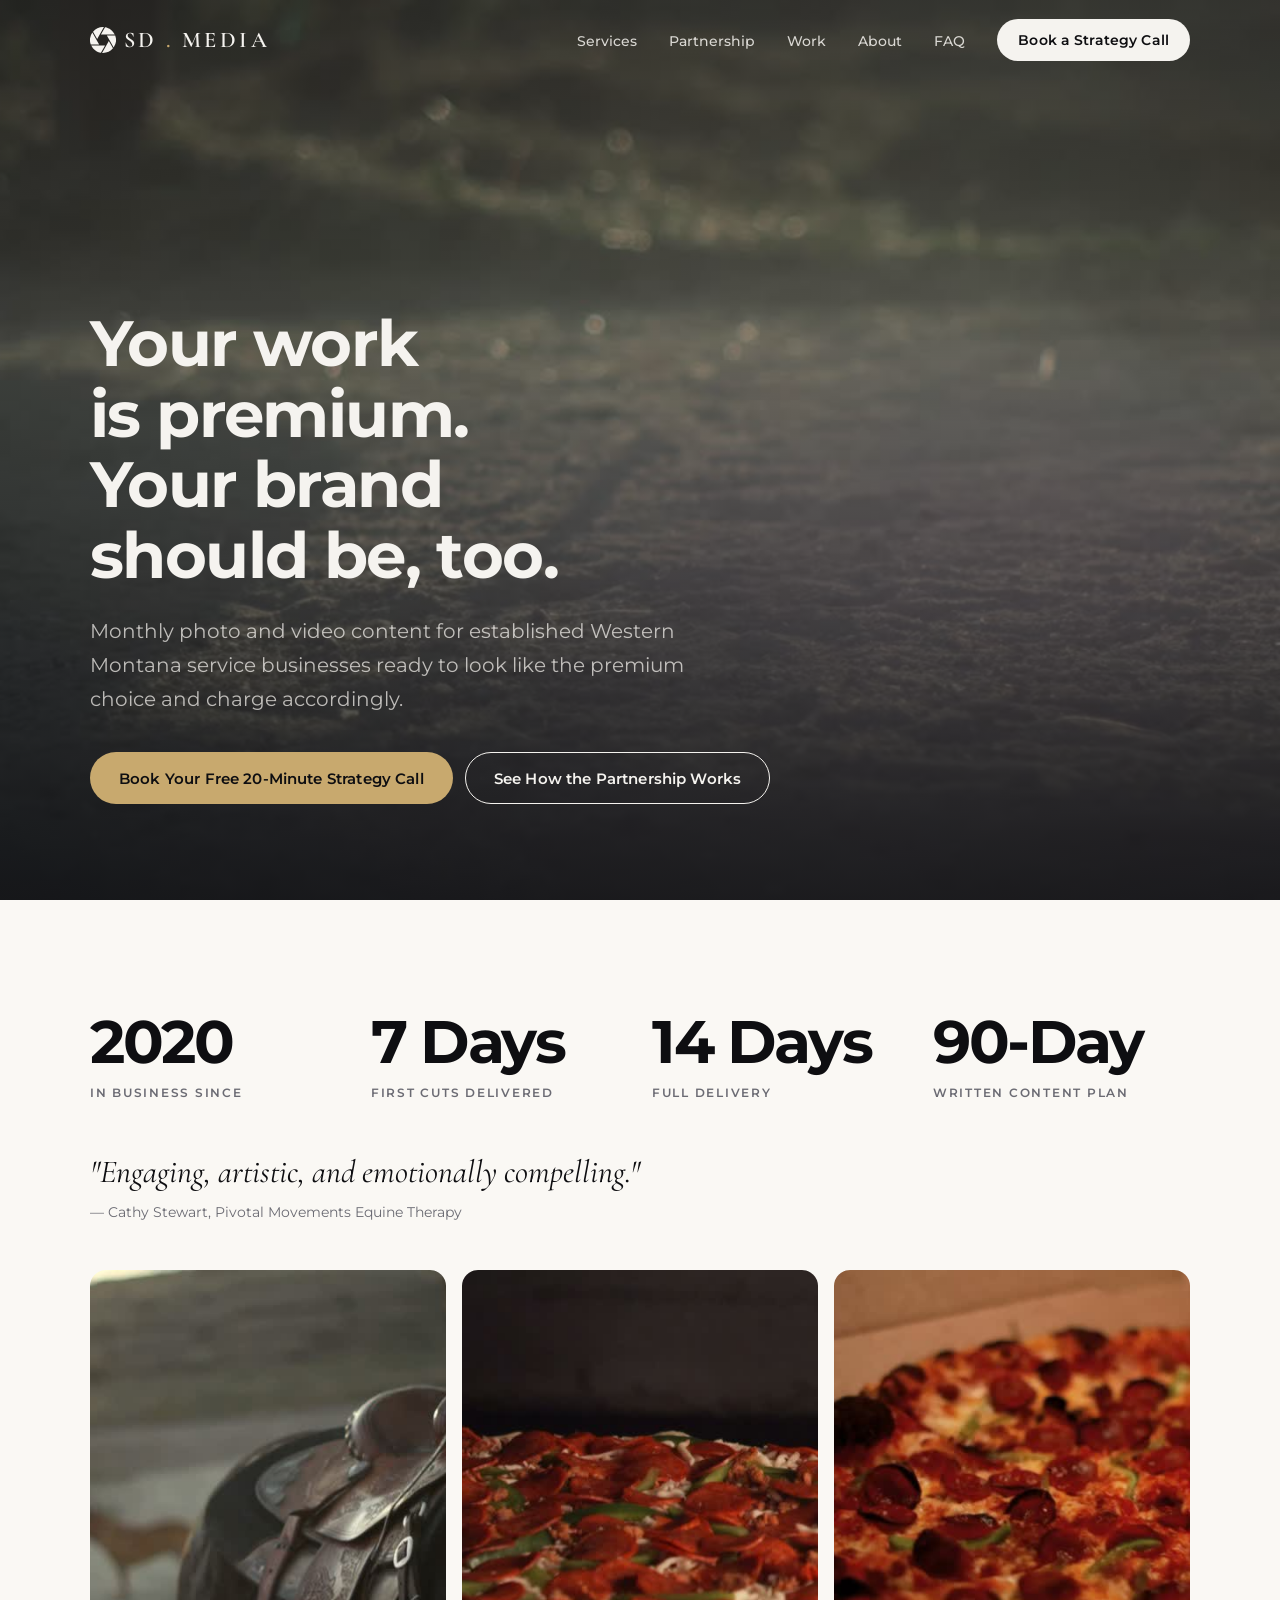
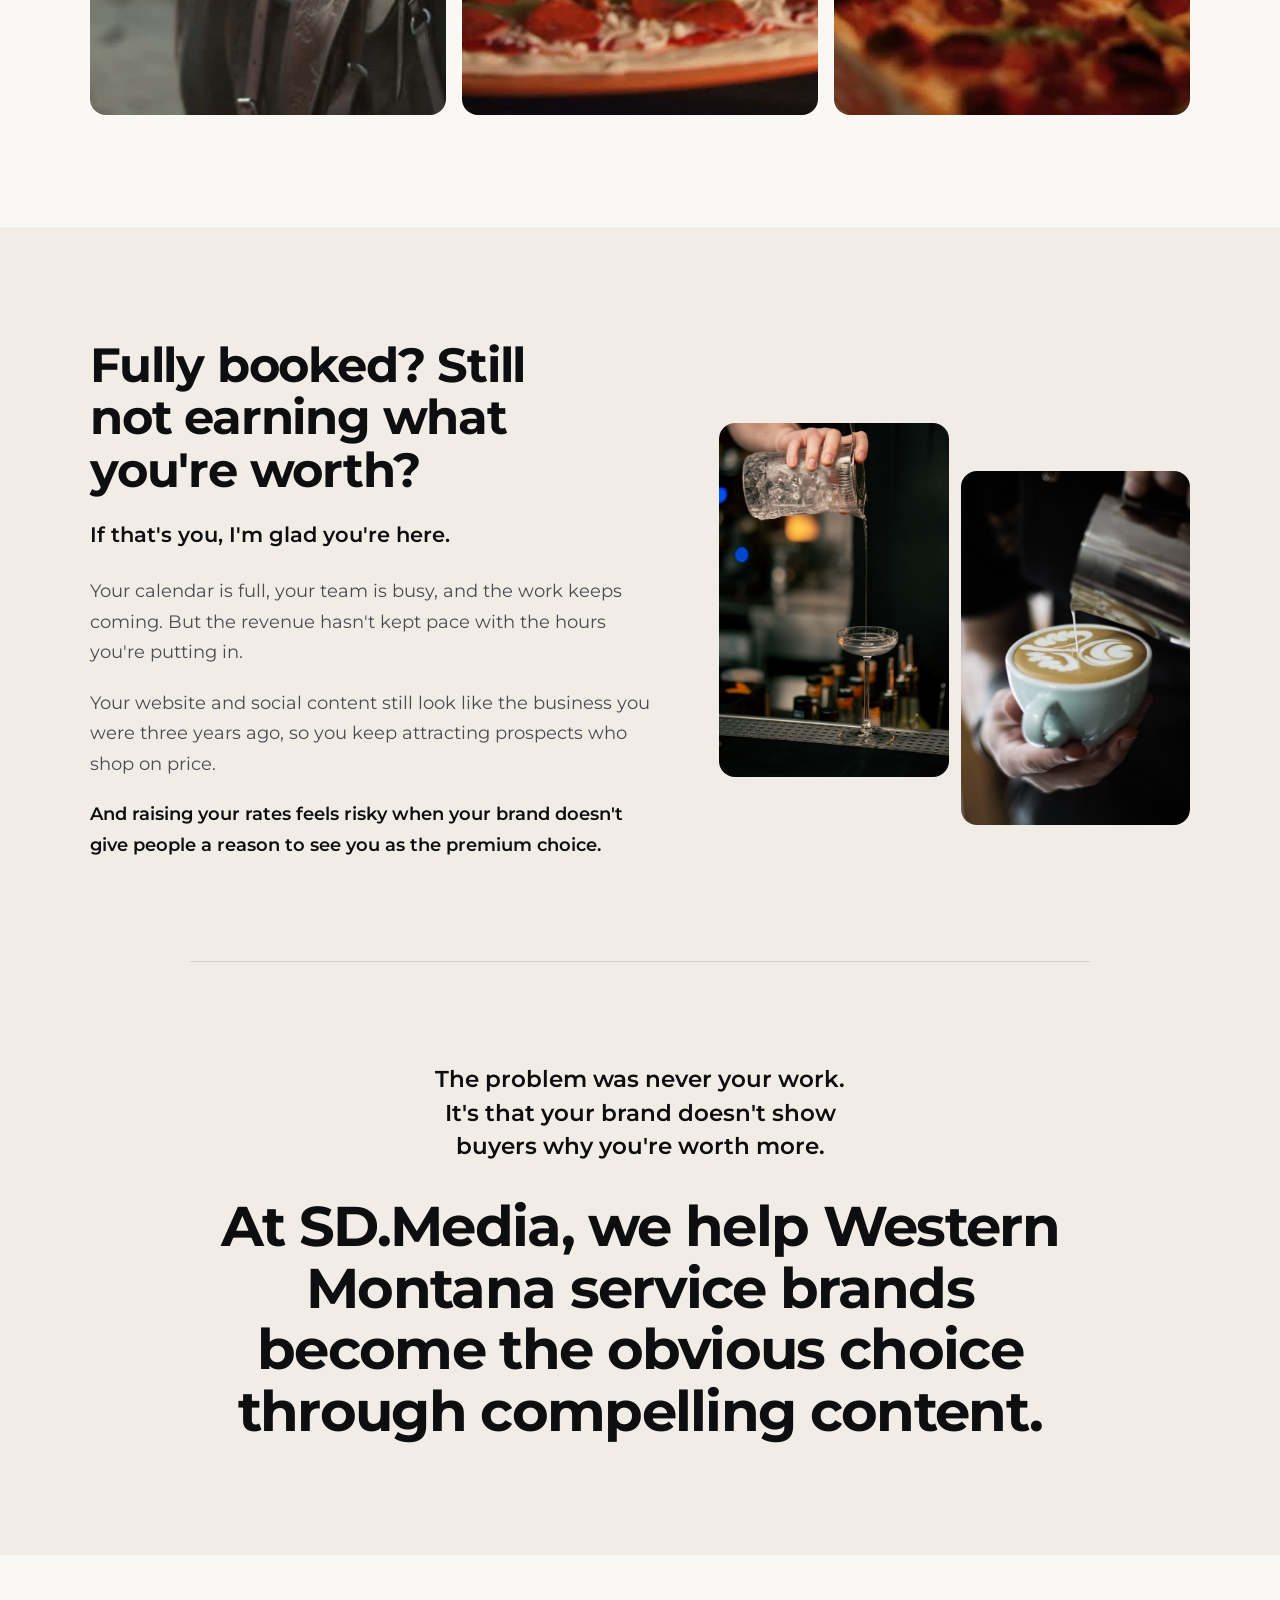
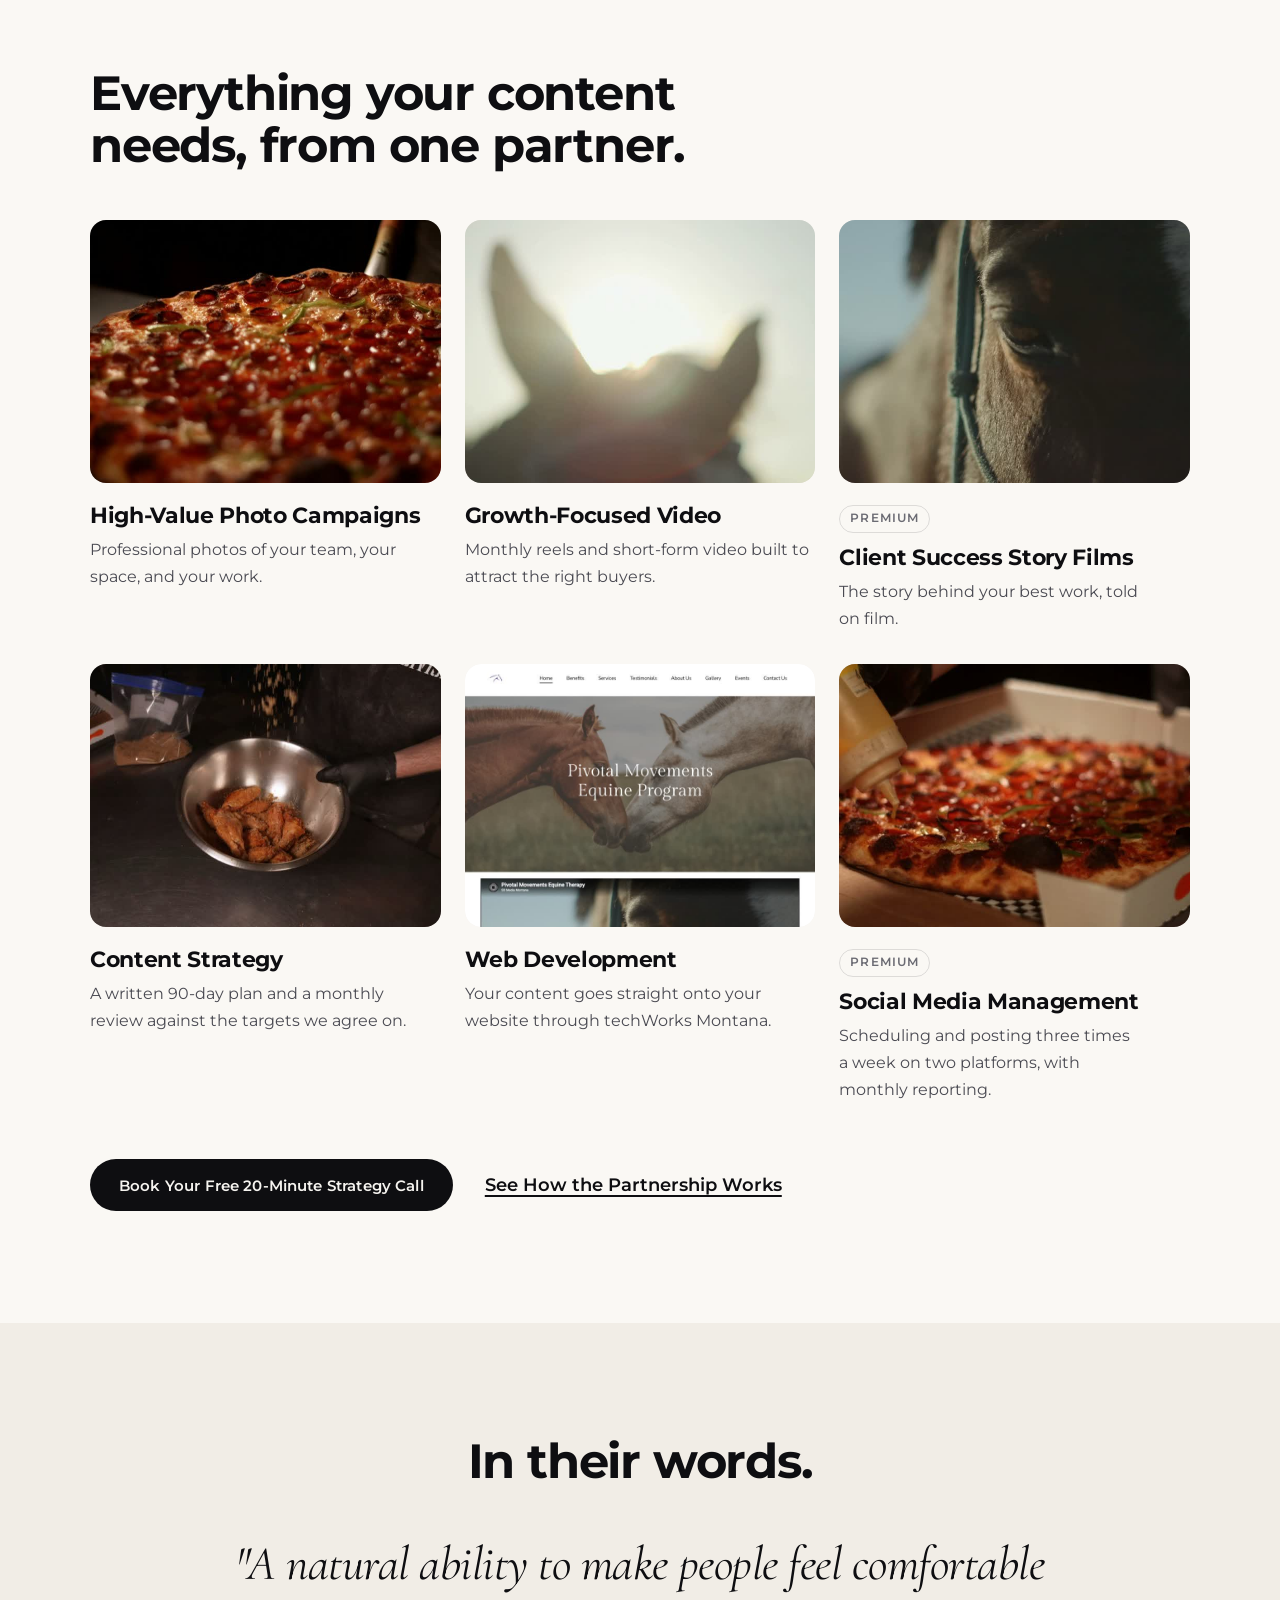
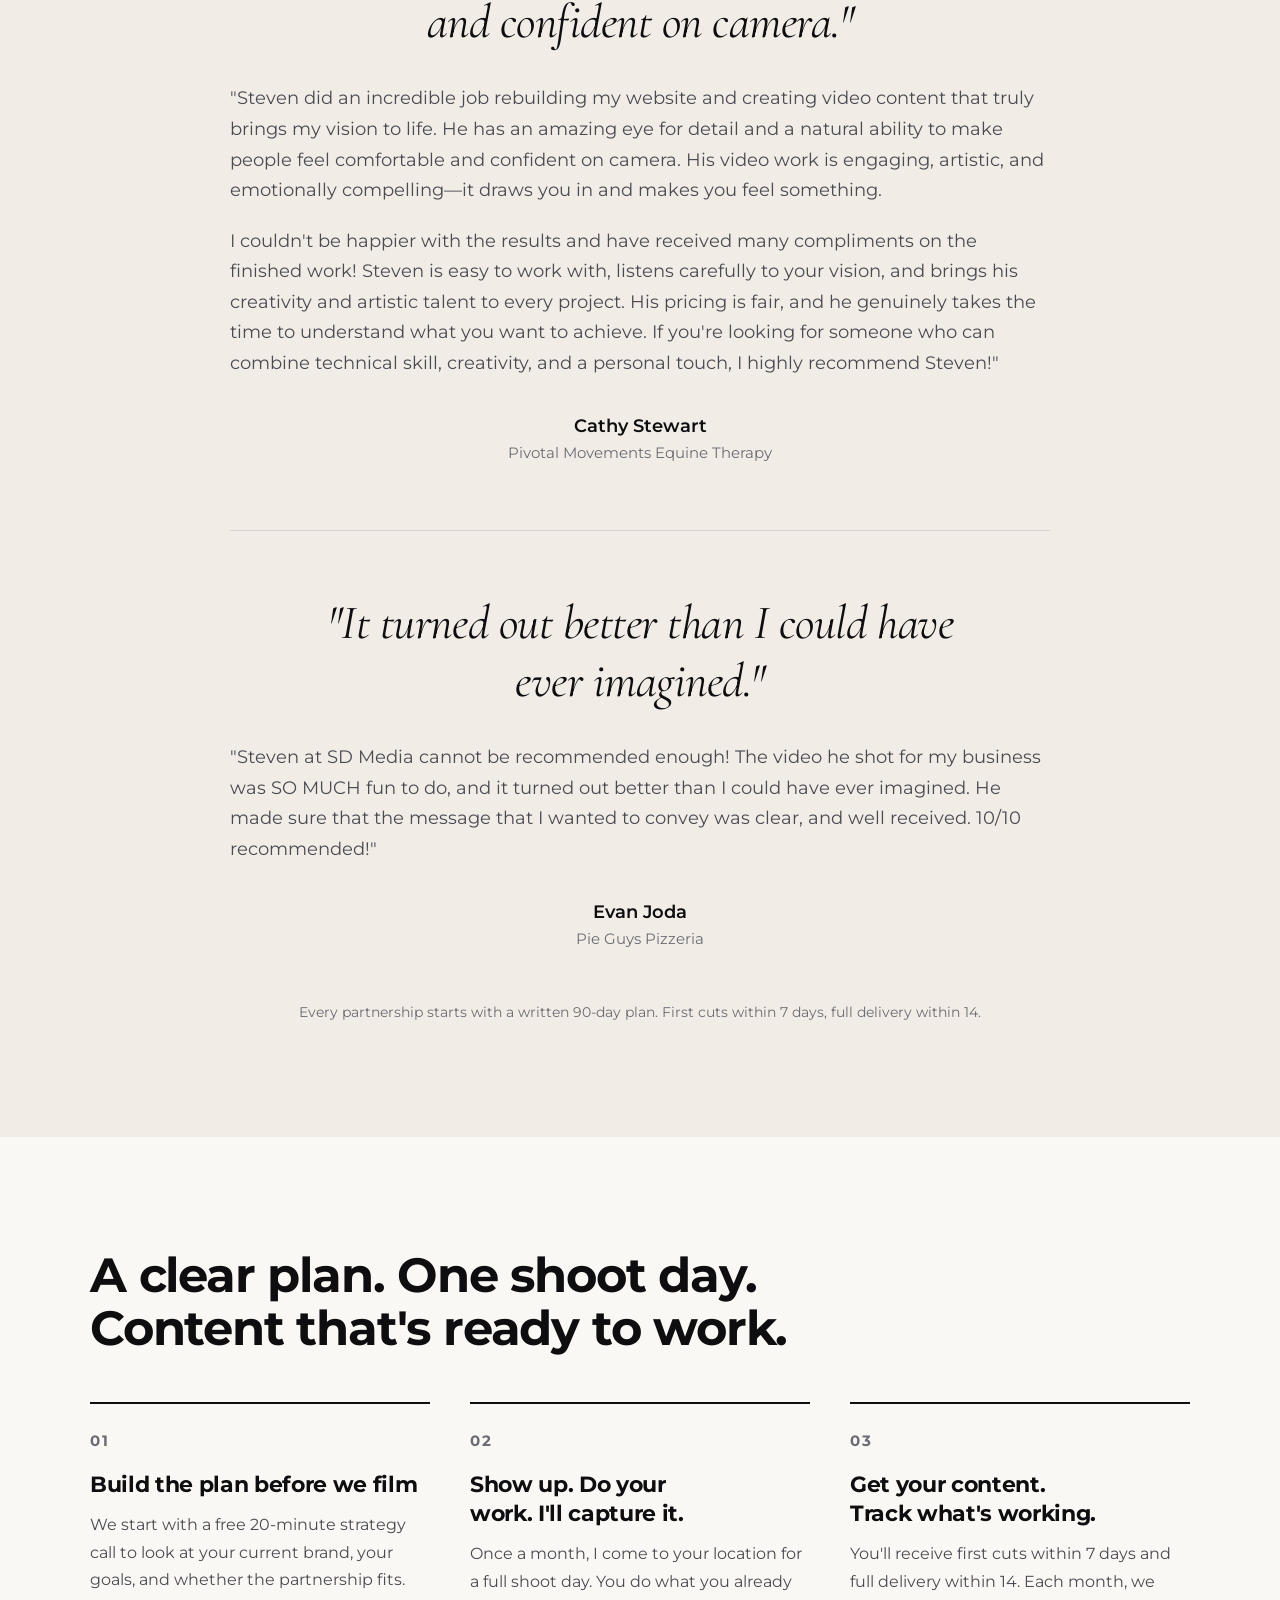
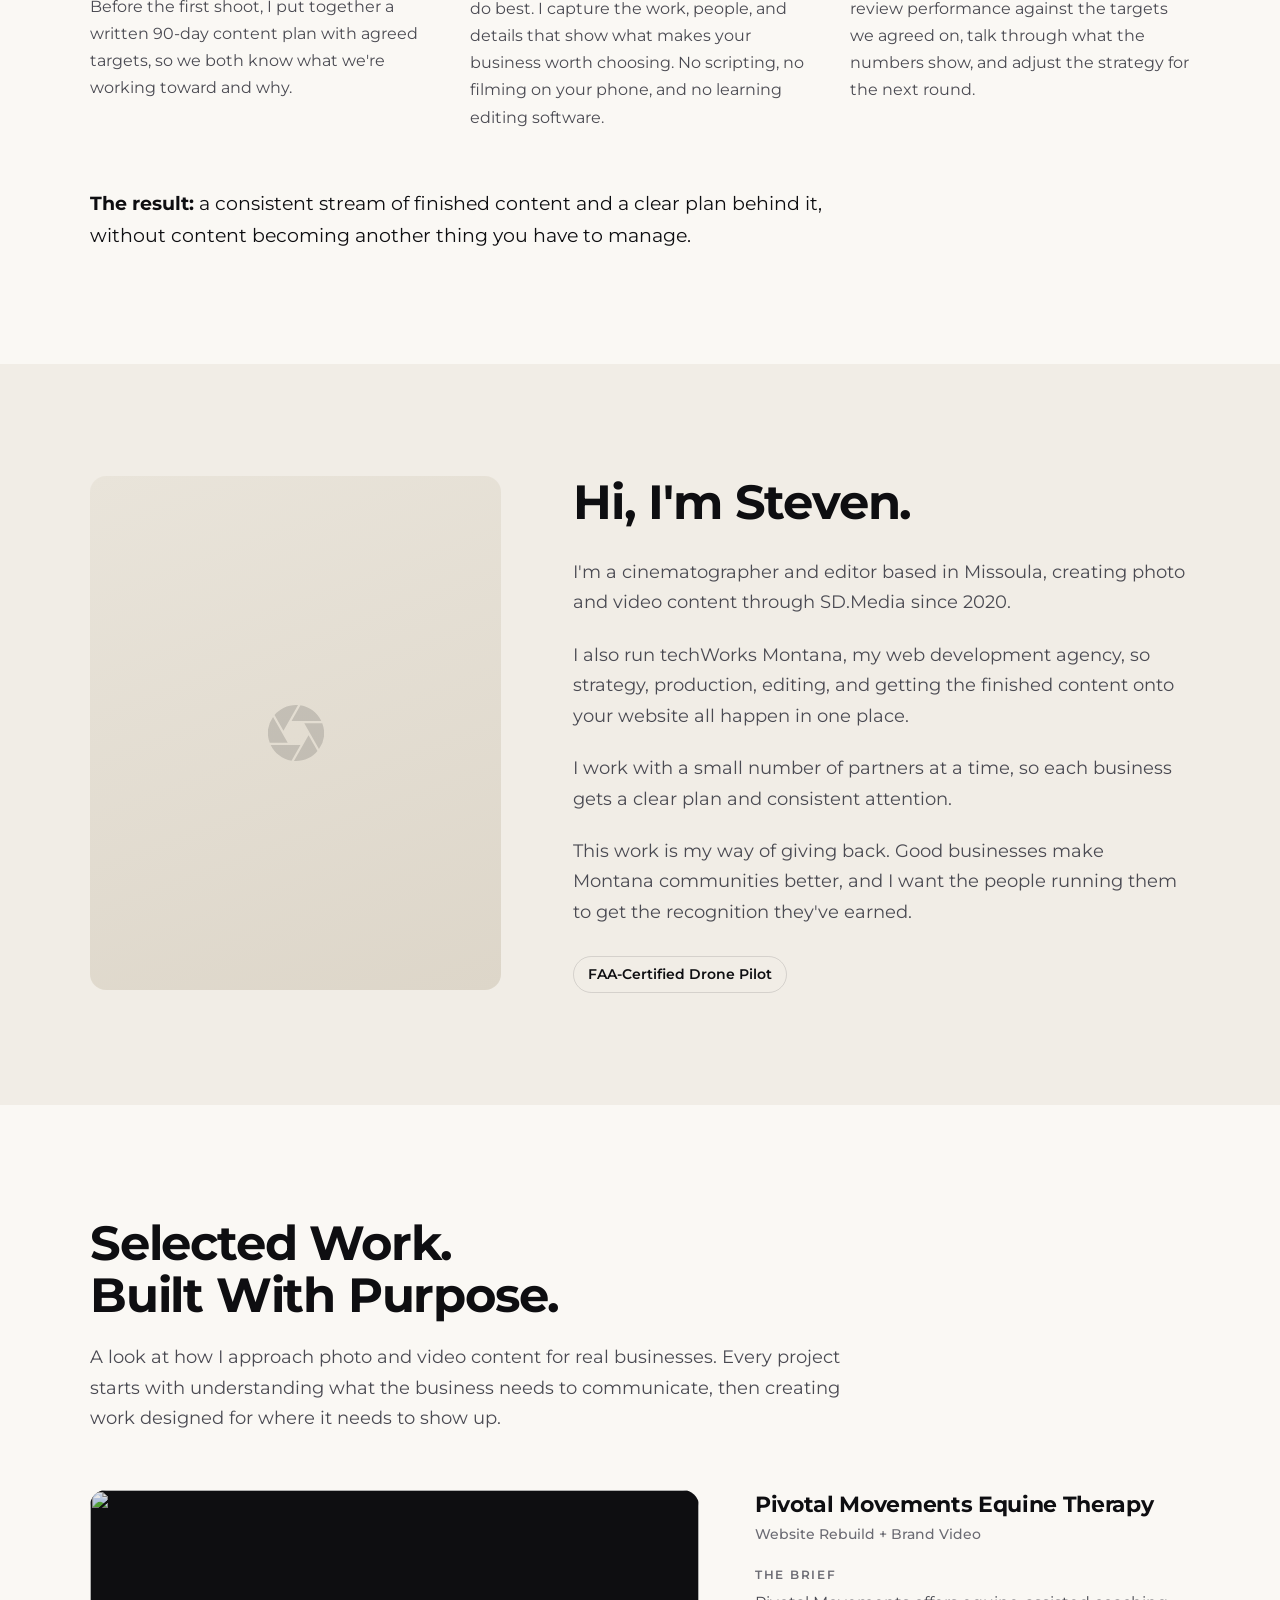
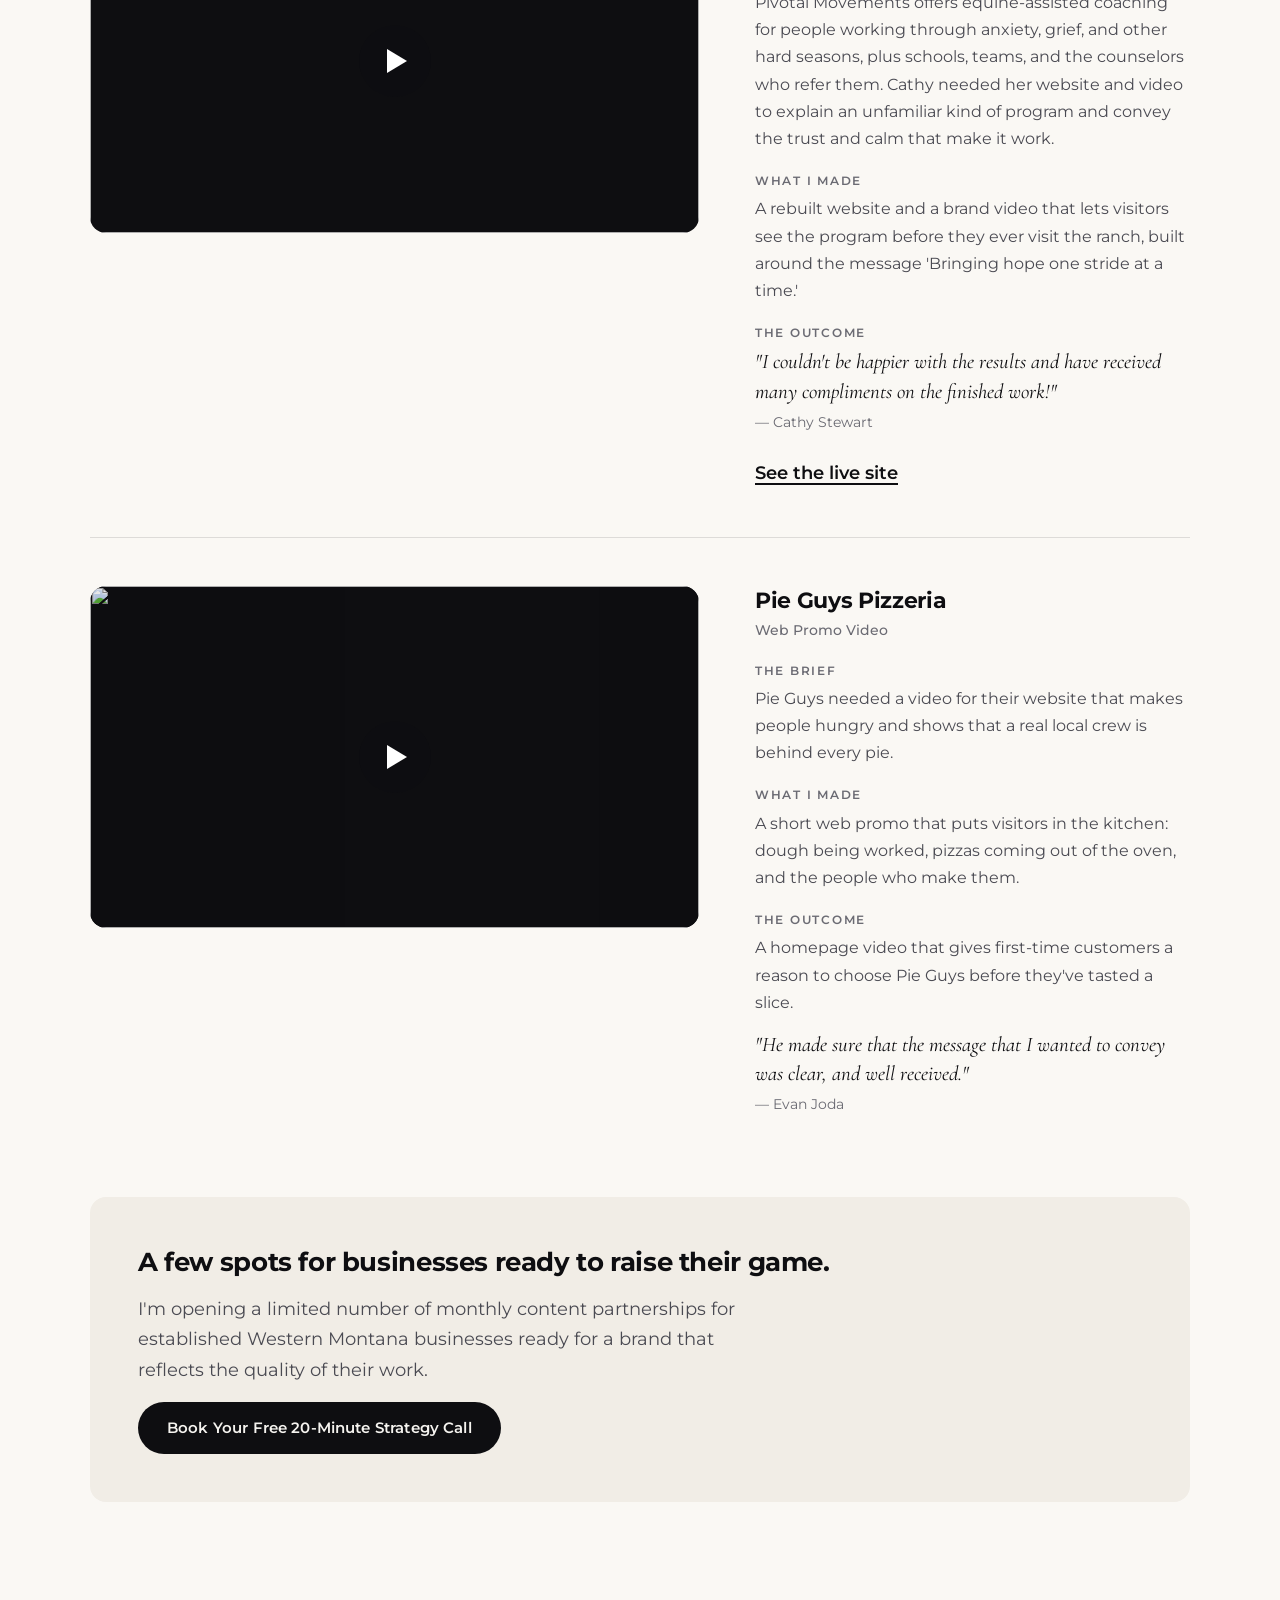
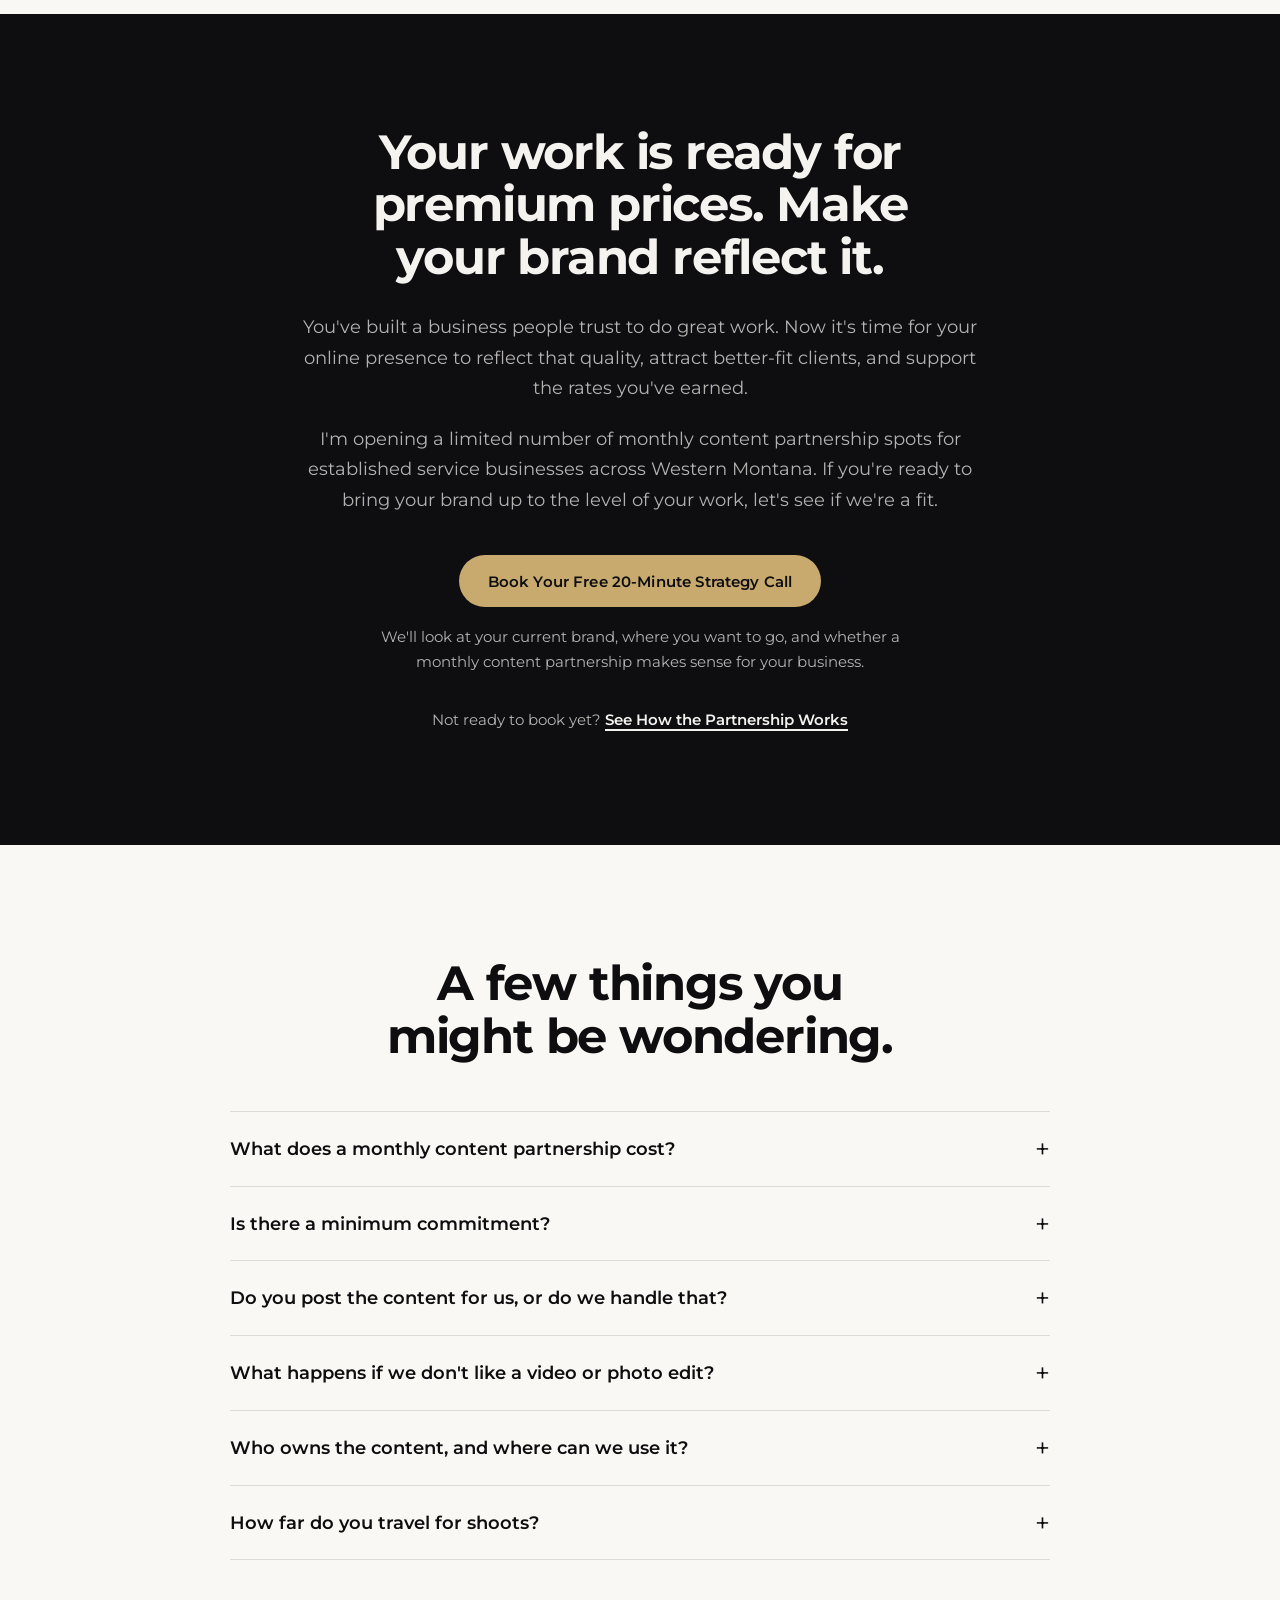
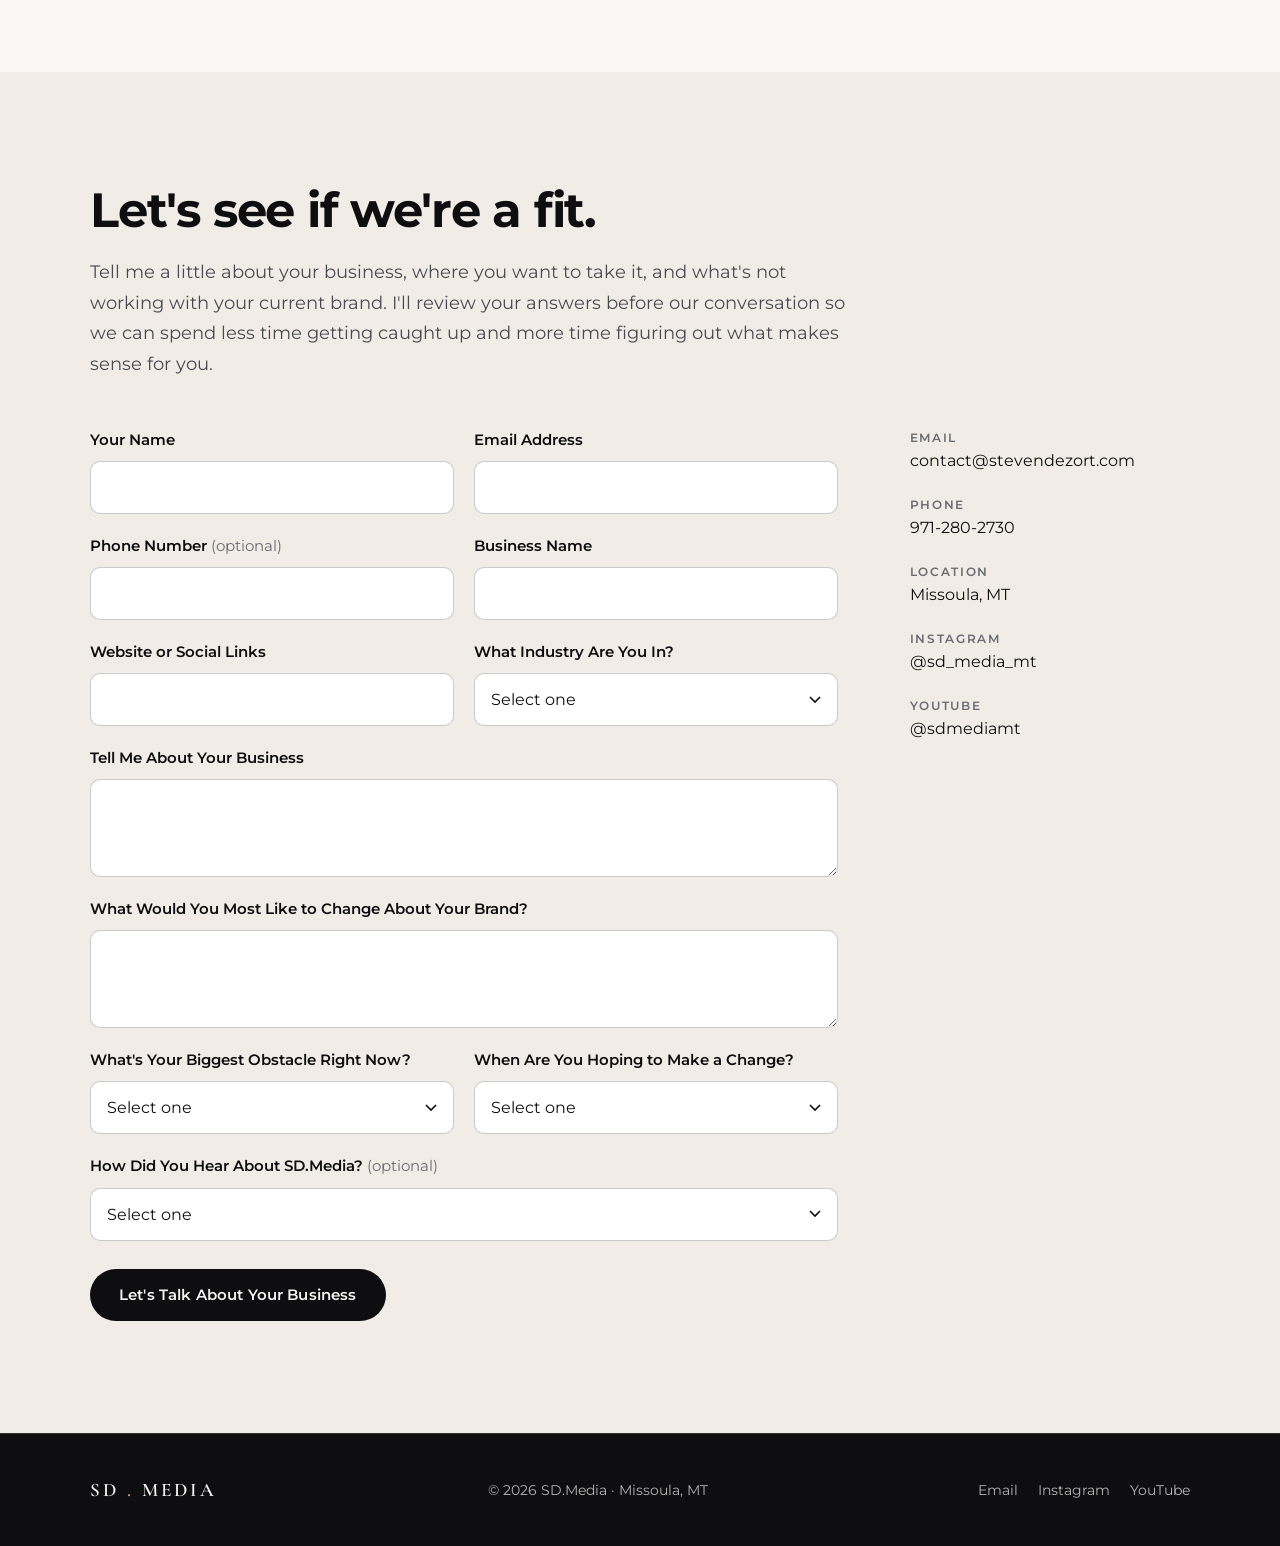
==== commit b33e228d: "pics" ====
--- a/index.html
+++ b/index.html
@@ -186,9 +186,10 @@
         <p>Your website and social content still look like the business you were three years ago, so you keep attracting prospects who shop on price.</p>
         <p><strong>And raising your rates feels risky when your brand doesn't give people a reason to see you as the premium choice.</strong></p>
       </div>
+      <!-- Stock photos of the kind of owner this section speaks to, not client work. Keep them out of proof/work sections. -->
       <div class="problem-photos reveal">
-        <img src="media/photo/work/pivotal-stride.jpg" alt="A horse walking through the arena at Pivotal Movements" width="900" height="506" loading="lazy" decoding="async">
-        <img src="media/photo/work/pieguys-oven.jpg" alt="A pizza on the peel in the Pie Guys oven" width="900" height="506" loading="lazy" decoding="async">
+        <img src="media/photo/trades/bartender-pour.jpg" alt="A bartender pouring a stirred cocktail into a coupe" width="720" height="960" loading="lazy" decoding="async">
+        <img src="media/photo/trades/barista-latte.jpg" alt="A barista pouring latte art" width="720" height="960" loading="lazy" decoding="async">
       </div>
     </div>
 
@@ -276,13 +277,12 @@
 <!-- ═══ 5. TESTIMONIAL (moved up: trust before process) ═══ -->
 <!-- Reusable component: copy one <figure class="testimonial"> per testimonial.
      Optional photo: <img class="testimonial-photo" src="..." alt="" width="72" height="72" loading="lazy"> as the first child.
-     Client's words verbatim only. Approved by Cathy Stewart, October 14, 2026.
-     Pie Guys testimonial pending: add a second <figure class="testimonial"> here when it arrives
-     (and change the "In her words." headline to fit more than one voice). -->
+     Client's words verbatim only. Cathy Stewart approved October 14, 2026; Evan Joda received October 28, 2026.
+     Short testimonials can skip data-collapsible and the "Read more" button. -->
 <section class="section section--alt" id="trust">
   <div class="container">
     <div class="section-head section-head--center reveal">
-      <h2>In her words.</h2>
+      <h2>In their words.</h2>
     </div>
 
     <figure class="testimonial reveal">
@@ -295,6 +295,17 @@
       <figcaption>
         <span class="testimonial-name">Cathy Stewart</span>
         <span class="testimonial-biz">Pivotal Movements Equine Therapy</span>
+      </figcaption>
+    </figure>
+
+    <figure class="testimonial reveal">
+      <p class="testimonial-pull">"It turned out better than I could have ever imagined."</p>
+      <blockquote class="testimonial-full">
+        <p>"Steven at SD Media cannot be recommended enough! The video he shot for my business was SO MUCH fun to do, and it turned out better than I could have ever imagined. He made sure that the message that I wanted to convey was clear, and well received. 10/10 recommended!"</p>
+      </blockquote>
+      <figcaption>
+        <span class="testimonial-name">Evan Joda</span>
+        <span class="testimonial-biz">Pie Guys Pizzeria</span>
       </figcaption>
     </figure>
 
@@ -418,6 +429,10 @@
           <div>
             <dt>The outcome</dt>
             <dd>A homepage video that gives first-time customers a reason to choose Pie Guys before they've tasted a slice.</dd>
+            <dd>
+              <blockquote>"He made sure that the message that I wanted to convey was clear, and well received."</blockquote>
+              <cite>— Evan Joda</cite>
+            </dd>
           </div>
         </dl>
       </div>
--- a/styles.css
+++ b/styles.css
@@ -630,6 +630,7 @@
   margin-bottom: 4px;
 }
 .case-details dd { color: var(--ink-soft); font-size: 1rem; }
+.case-details dd + dd { margin-top: 14px; }
 .case-details blockquote { font-family: var(--font-serif); font-style: italic; font-size: 1.3rem; line-height: 1.4; color: var(--ink); }
 .case-details cite { display: block; font-style: normal; font-size: 0.9rem; color: var(--ink-faint); margin-top: 4px; }
 .case .text-link { display: inline-block; margin-top: 24px; }
@@ -705,11 +706,17 @@
   line-height: 1.2;
   letter-spacing: -0.01em;
 }
+.testimonial + .testimonial {
+  margin-top: 64px;
+  padding-top: 64px;
+  border-top: 1px solid var(--line);
+}
 .testimonial-full {
   margin-top: 32px;
   text-align: left;
   color: var(--ink-soft);
 }
+.testimonial-full p { text-wrap: wrap; }
 .testimonial-full p + p { margin-top: 1.1em; }
 .testimonial-toggle {
   margin-top: 20px;
@@ -885,6 +892,13 @@
 .page-intro { padding: calc(var(--nav-h) + 64px) 0 0; }
 .page-intro h1 { max-width: 18ch; }
 .page-intro p { max-width: 640px; margin-top: 20px; color: var(--ink-soft); }
+.trade-strip { display: grid; grid-template-columns: 1fr 1fr; gap: 12px; margin-top: 40px; }
+.trade-strip img { width: 100%; height: 100%; aspect-ratio: 3 / 2; object-fit: cover; border-radius: var(--radius); }
+.trade-strip img:first-child { grid-column: 1 / -1; }
+@media (min-width: 900px) {
+  .trade-strip { grid-template-columns: repeat(3, 1fr); gap: 16px; margin-top: 56px; }
+  .trade-strip img:first-child { grid-column: auto; }
+}
 .faq-pointer { margin-top: 32px; color: var(--ink-soft); }
 .closing-band { background: var(--dark); color: var(--on-dark); text-align: center; }
 .closing-band .bridge-text { color: var(--on-dark); }
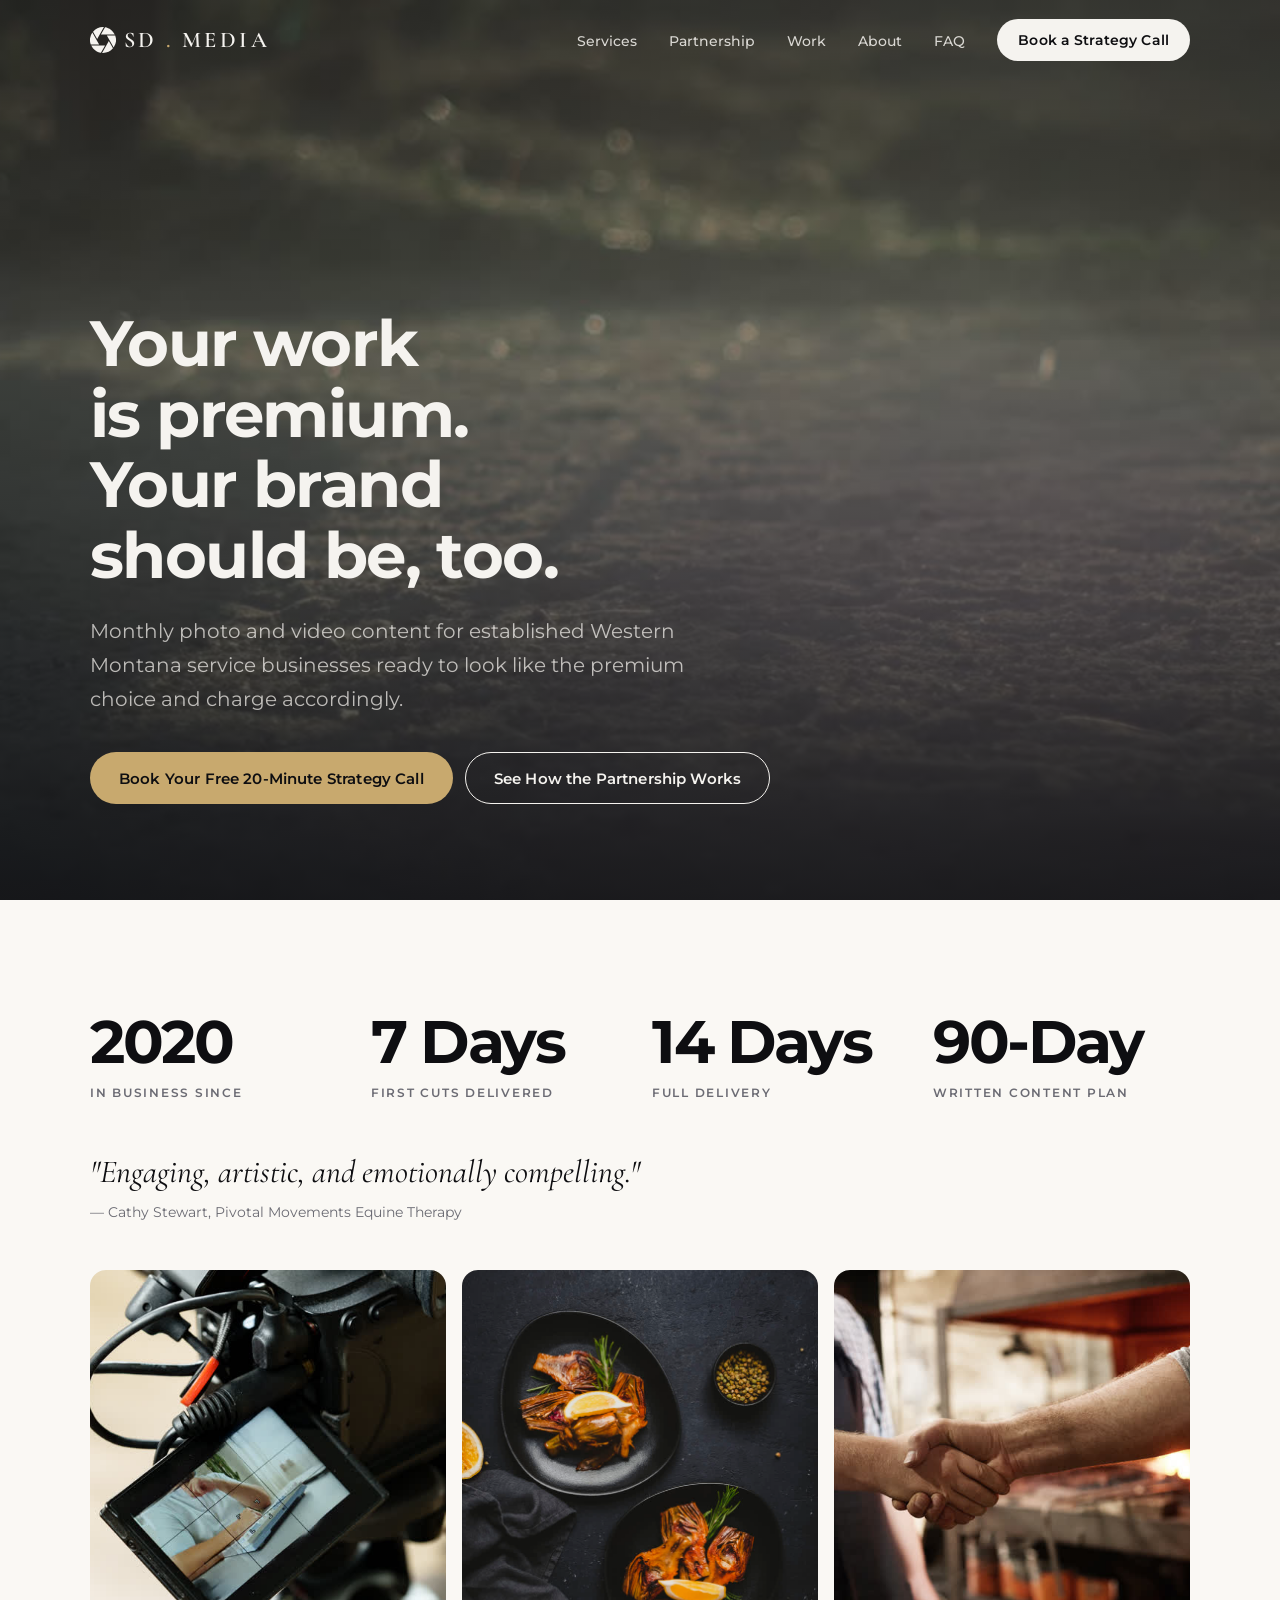
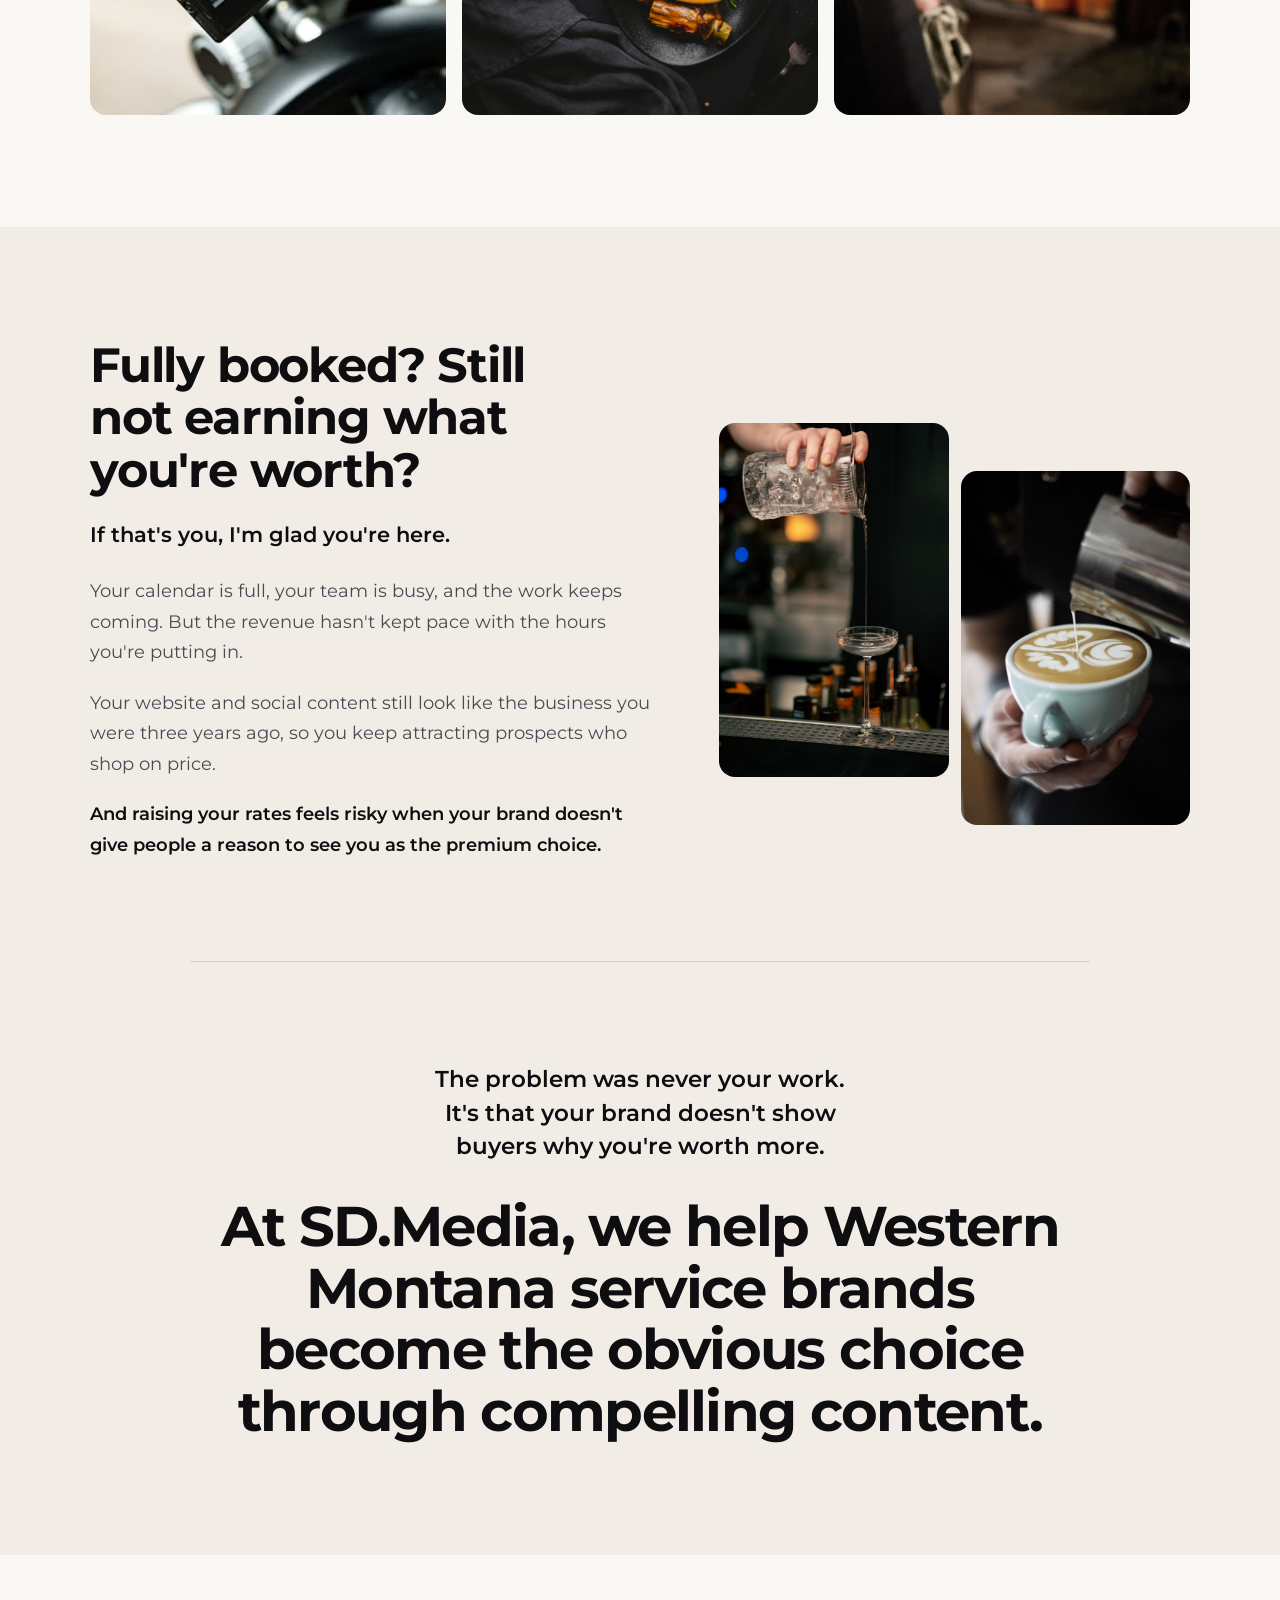
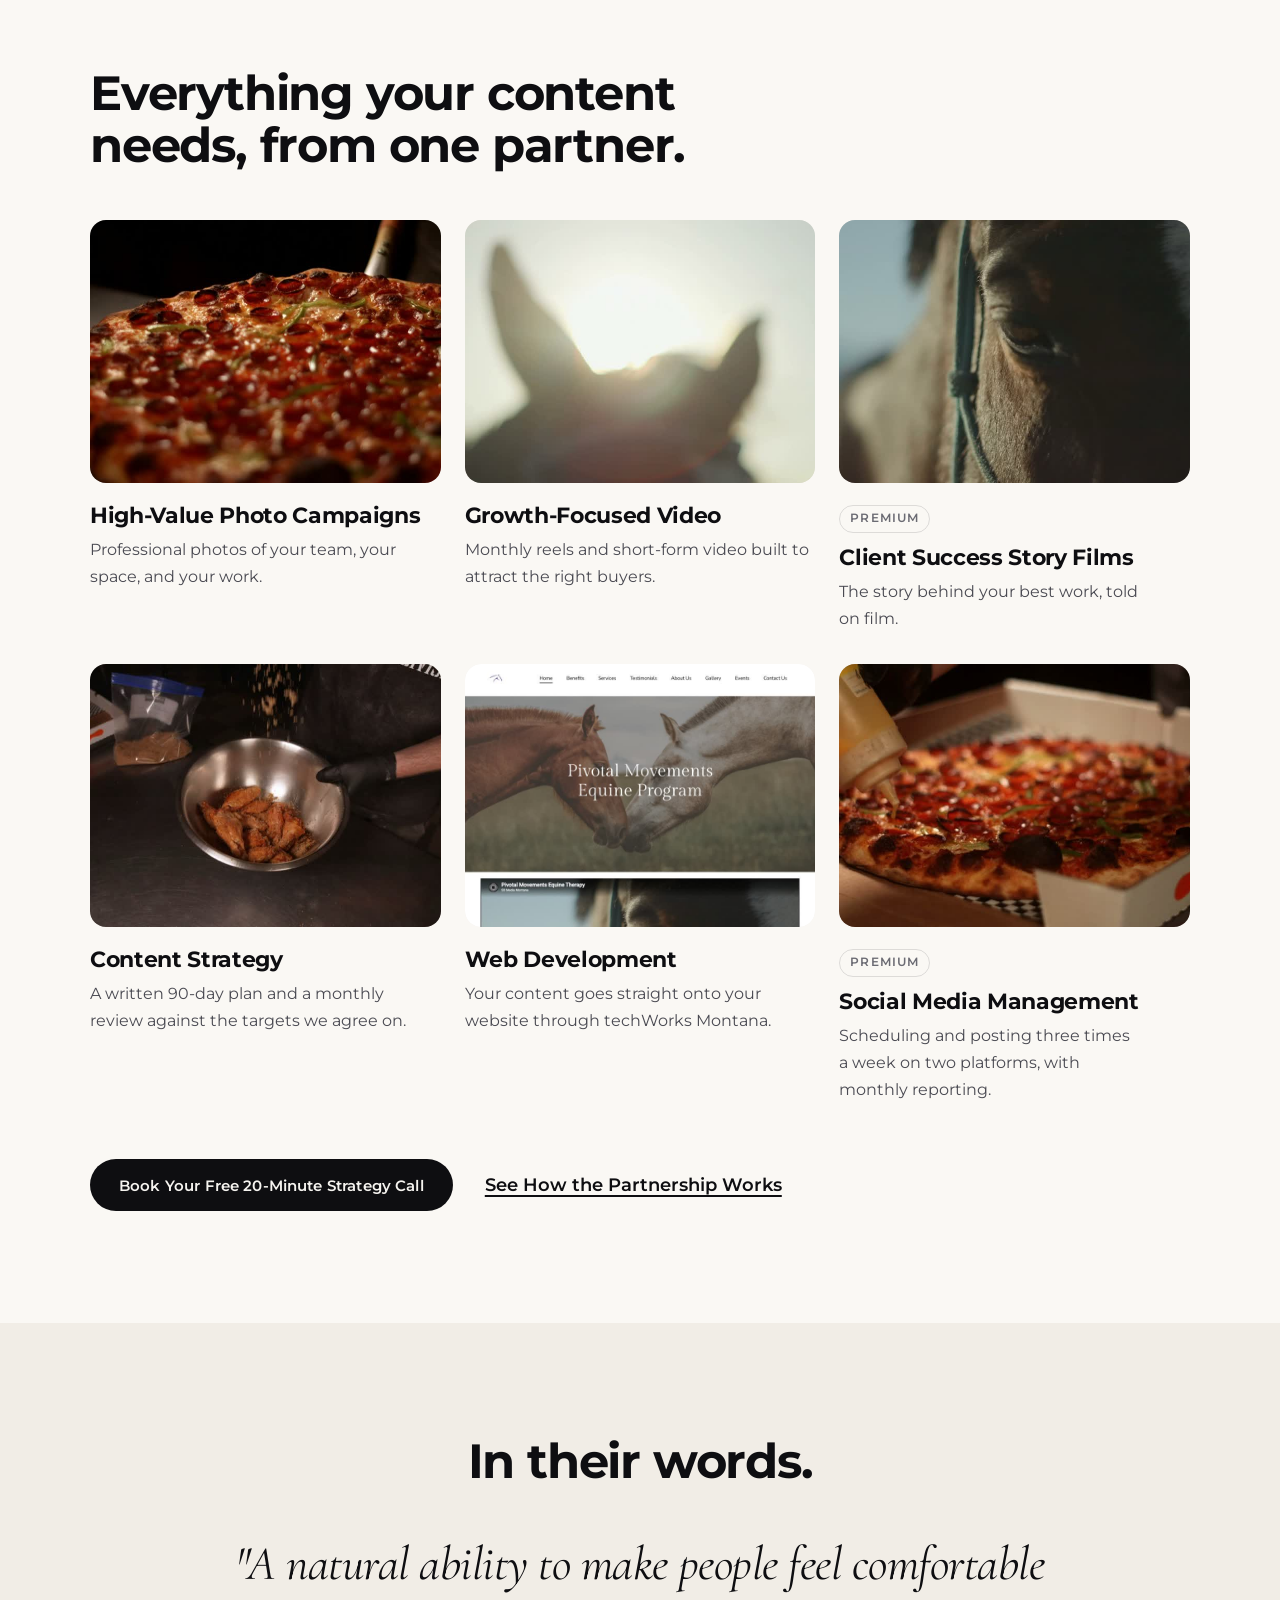
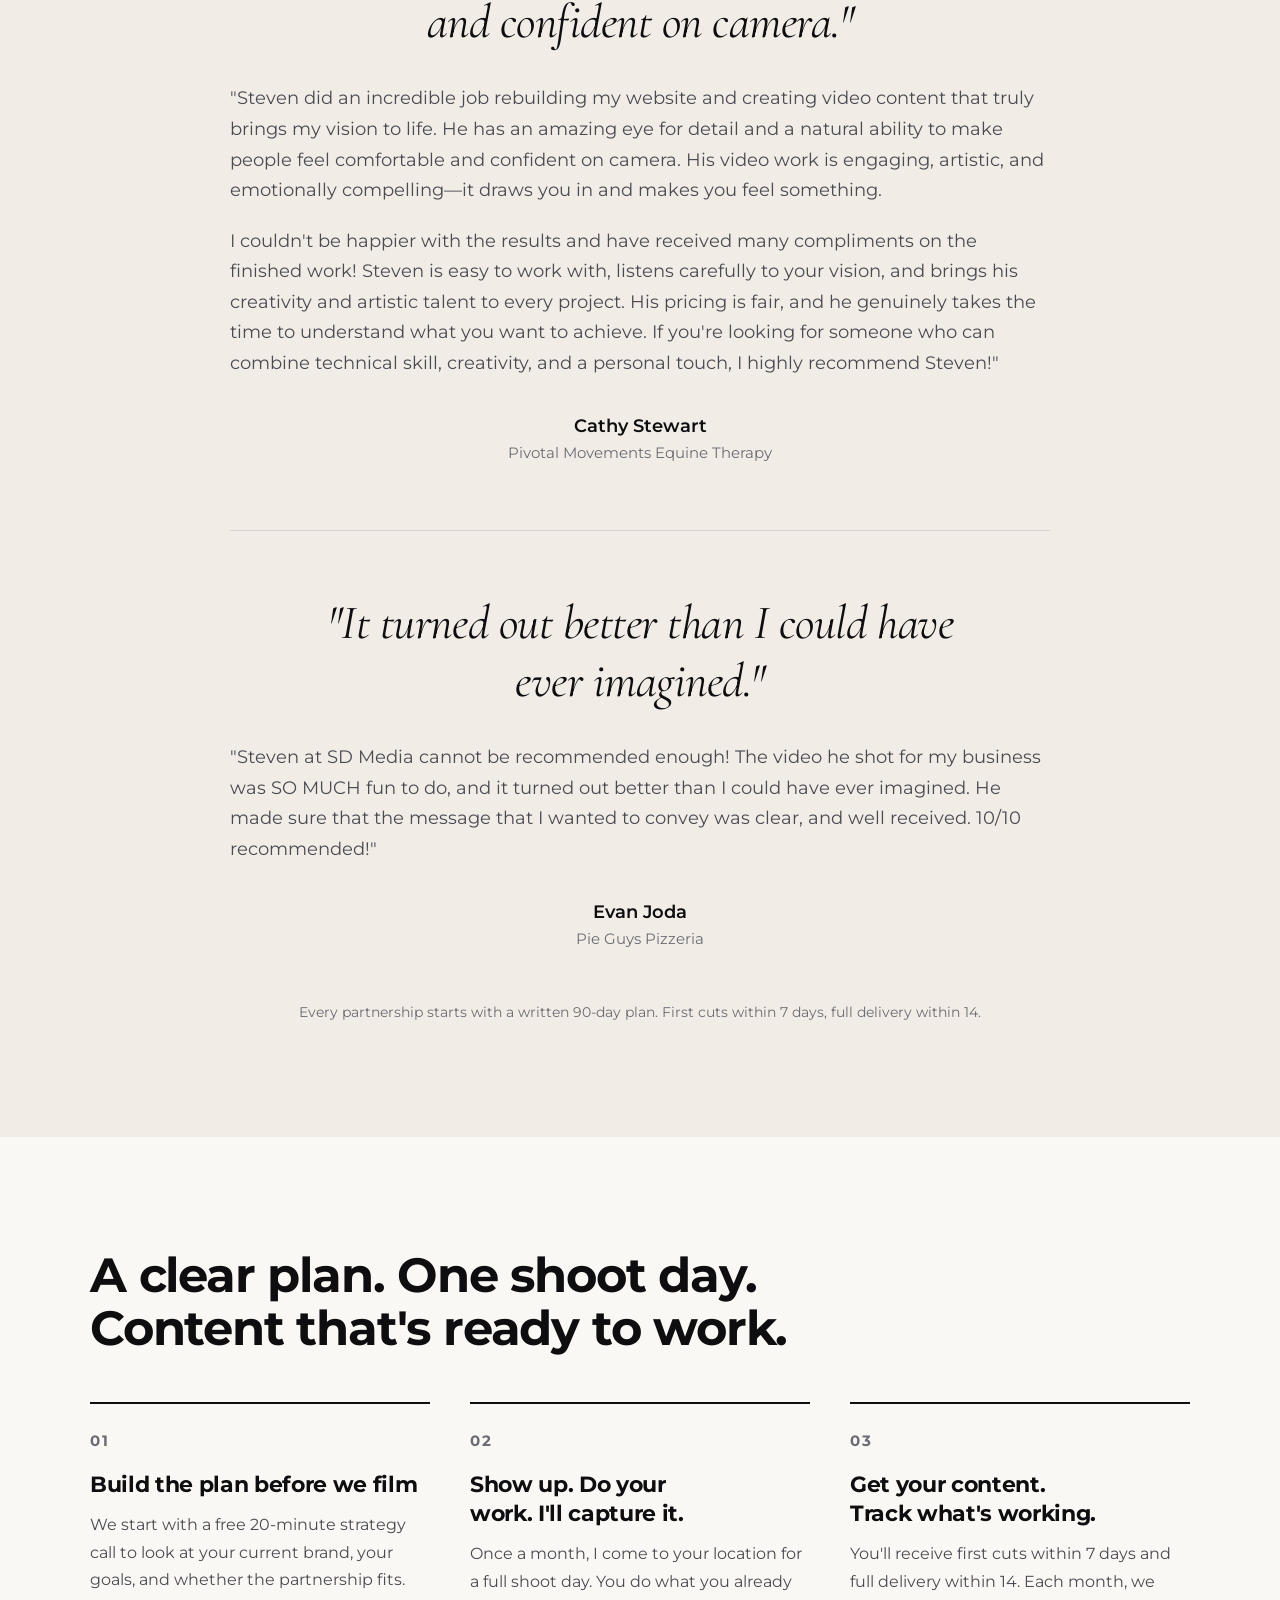
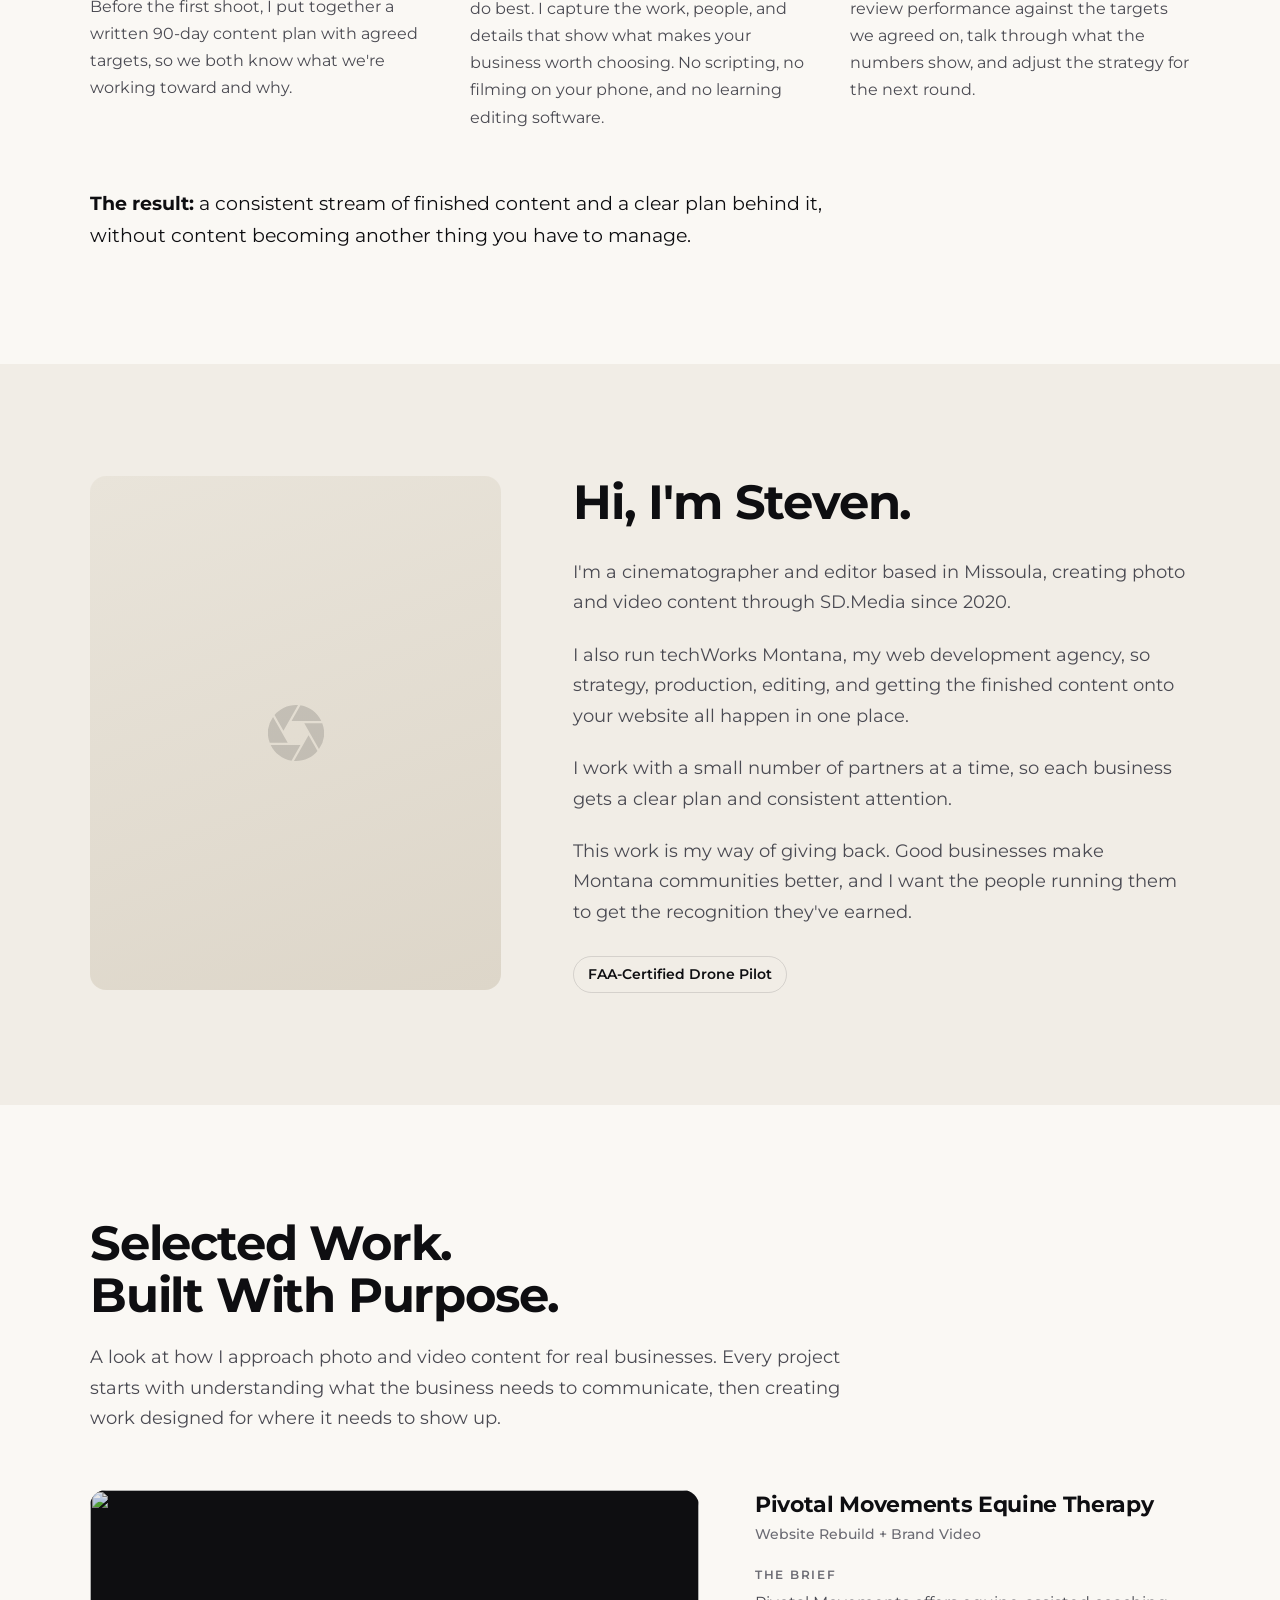
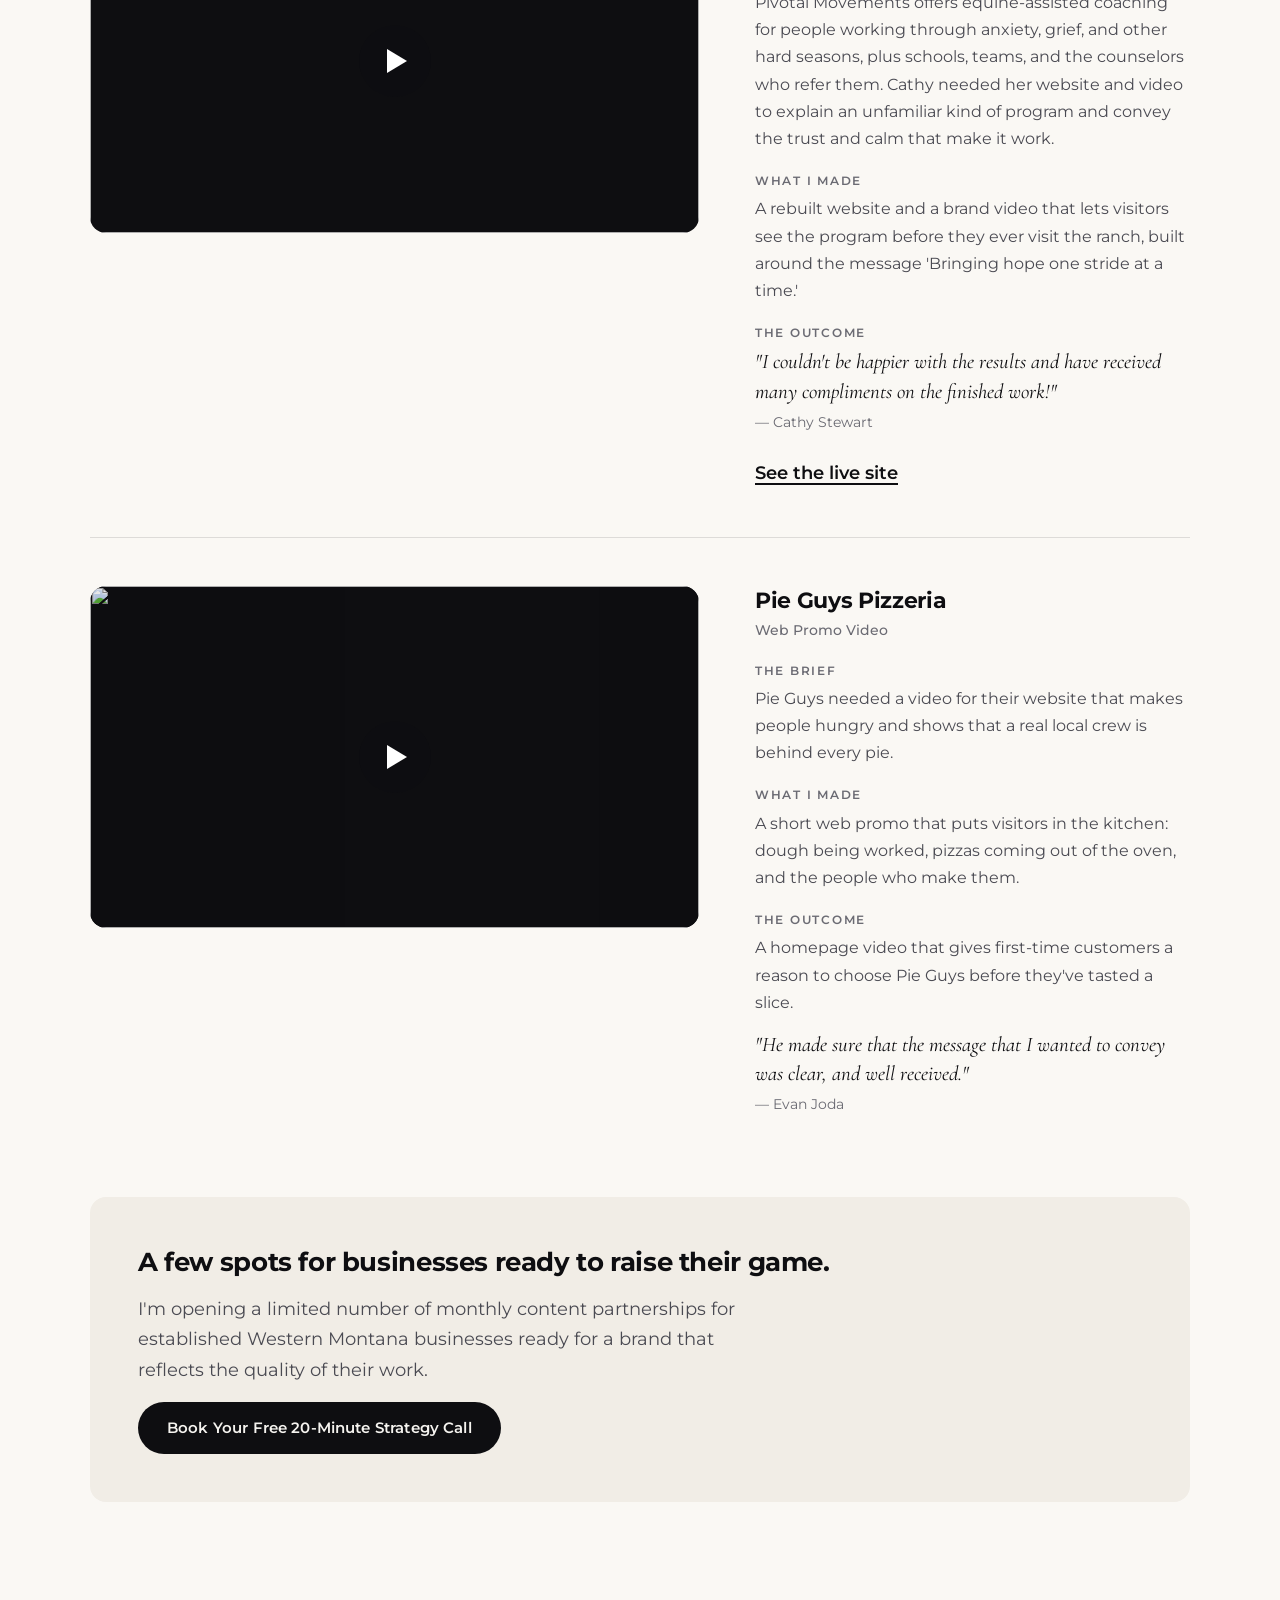
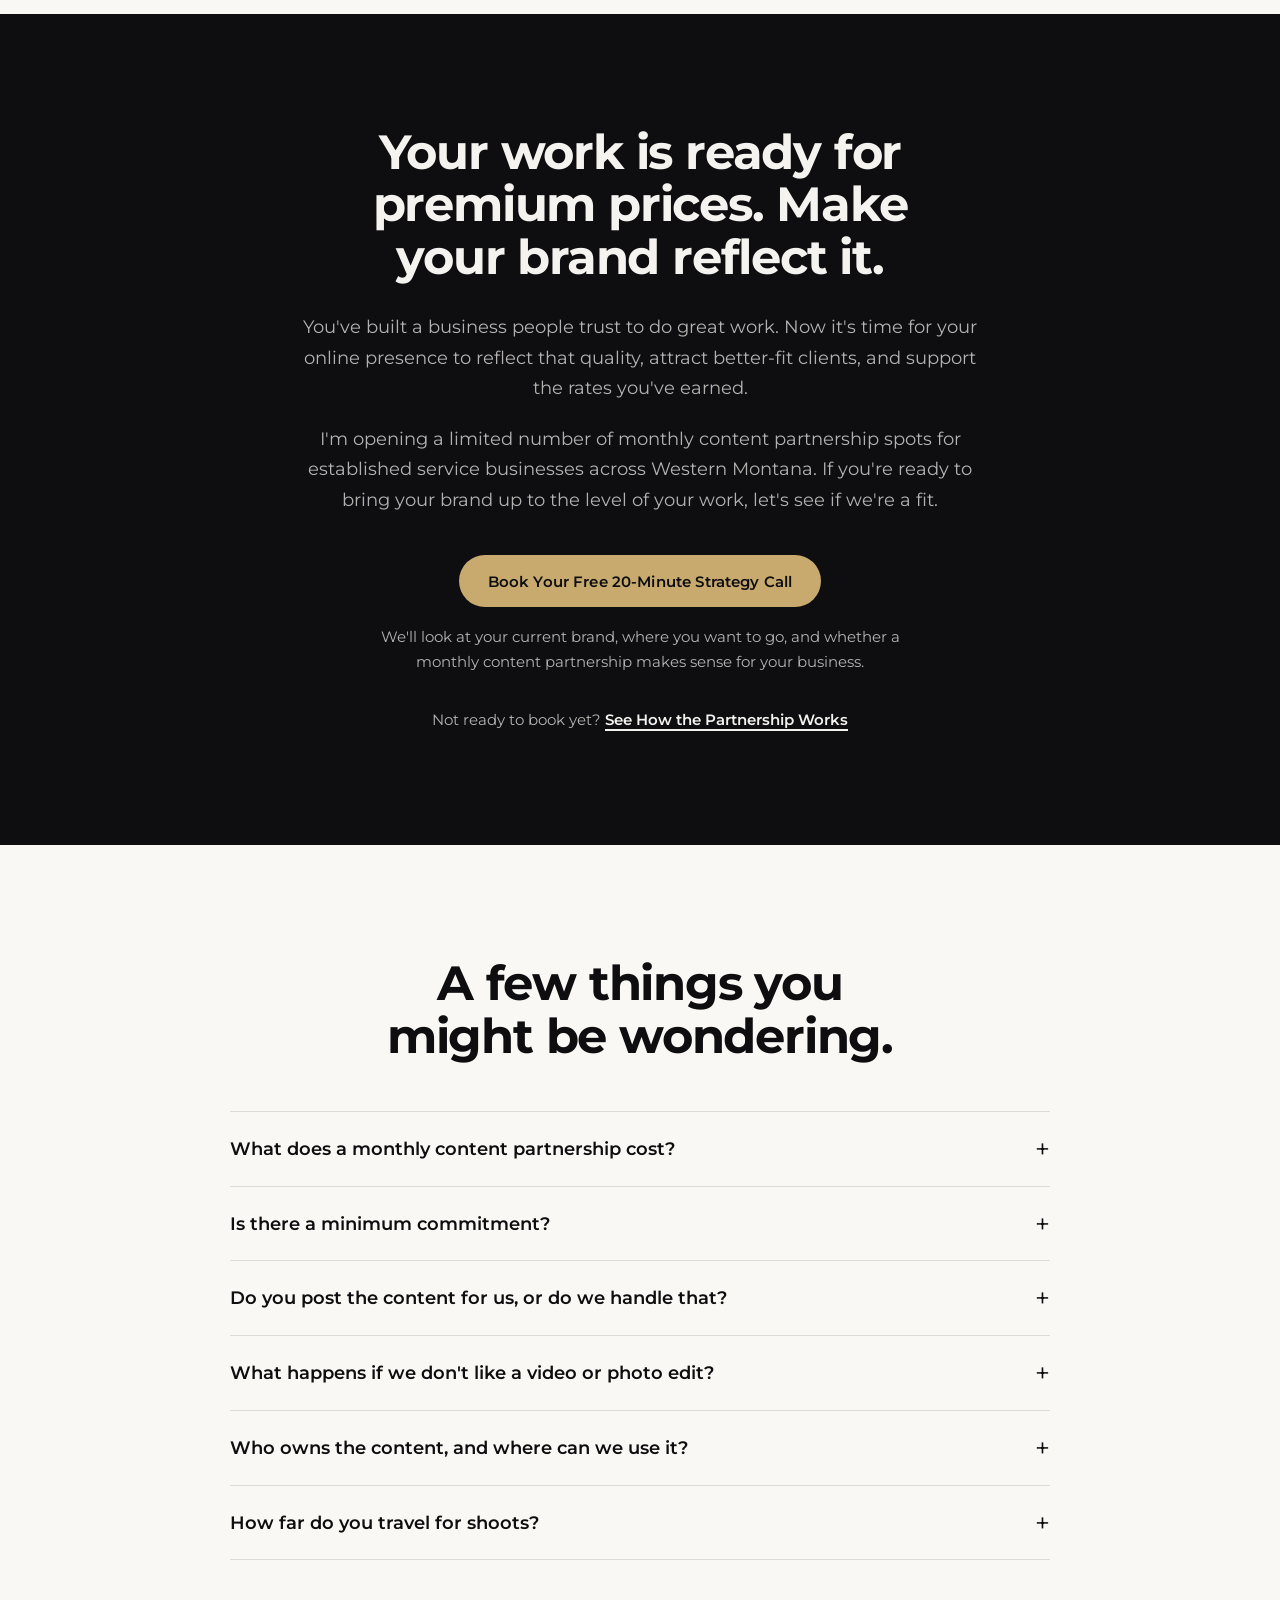
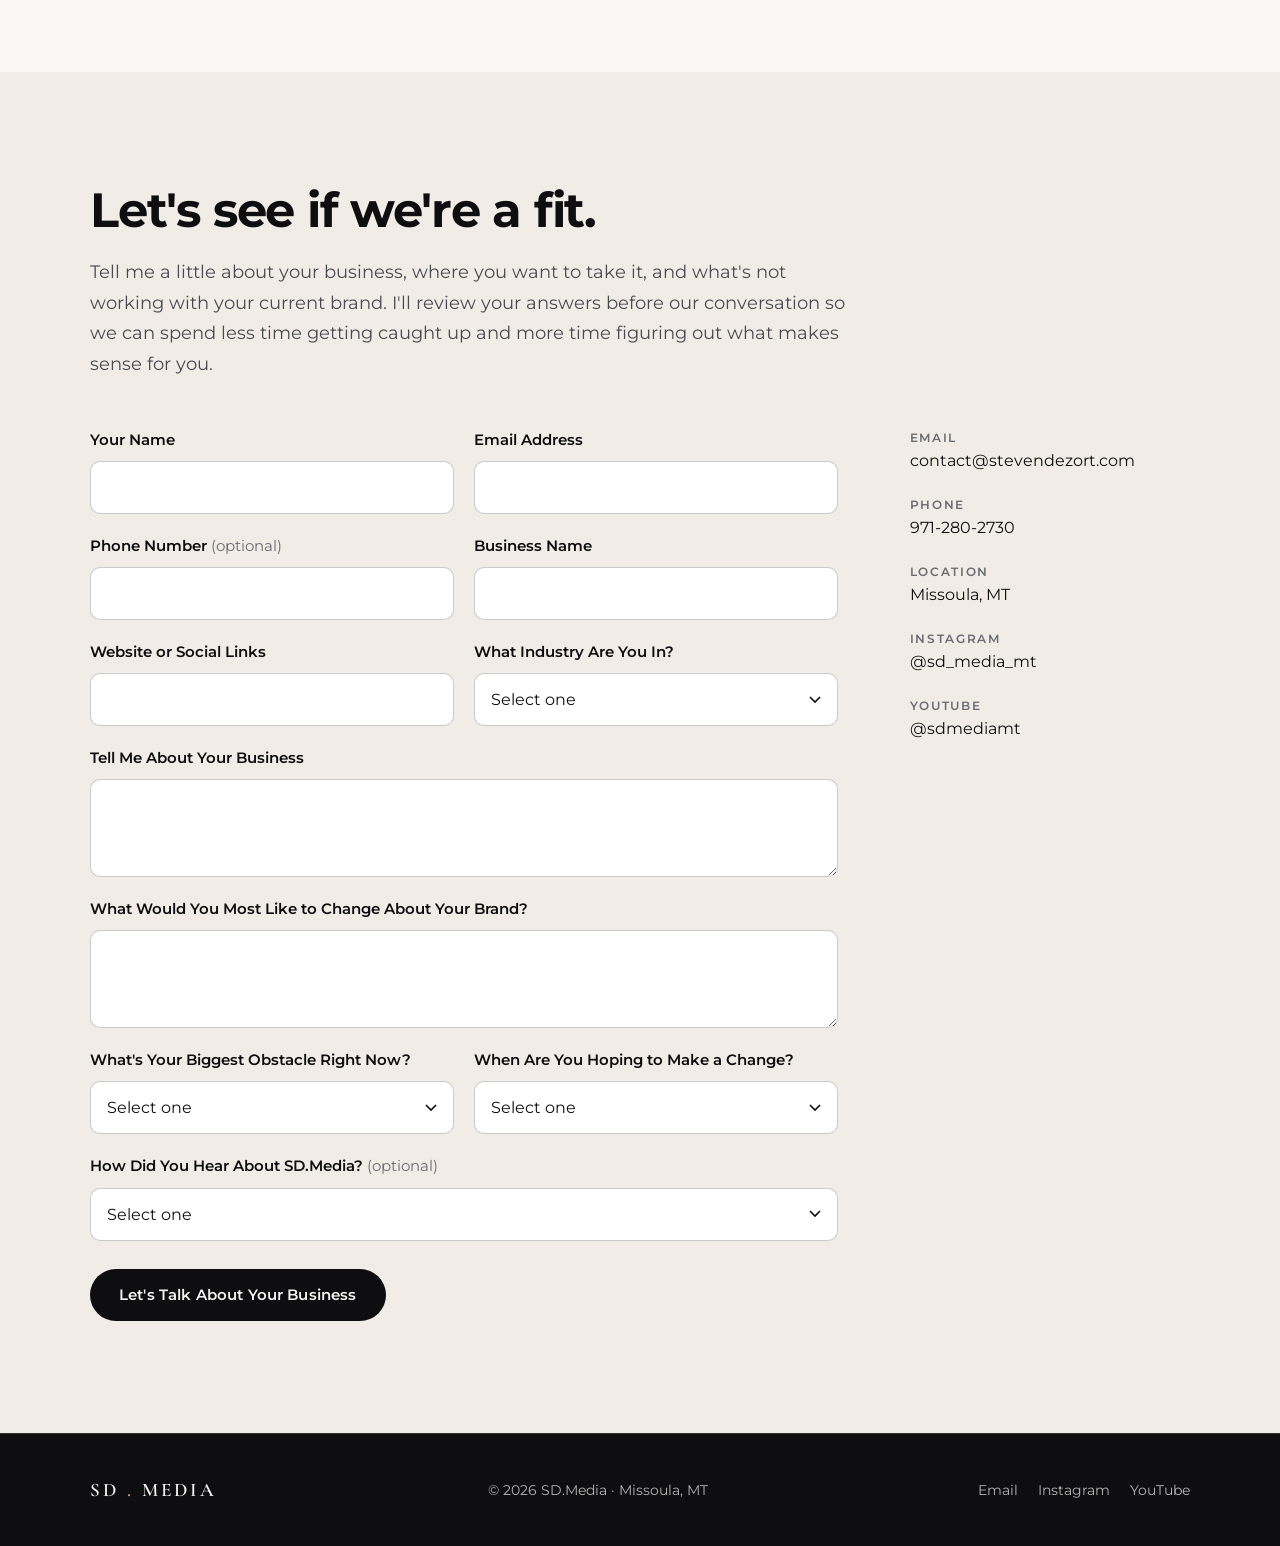
==== commit 4d2ab9f8: "Add Pie Guys testimonial, new proof photos, stop tracking stock originals Co-Authored-By: Claude Opu" ====
--- a/index.html
+++ b/index.html
@@ -166,11 +166,11 @@
       <cite>— Cathy Stewart, Pivotal Movements Equine Therapy</cite>
     </blockquote>
 
-    <!-- Stills pulled from client footage (media/video/businessweb.mp4). Swap in real photos by replacing the files. -->
+    <!-- Stock photos (originals in media/photo/stock/), not client work. First image fills the 16:9 slot on mobile, so keep a landscape shot there. -->
     <div class="photo-grid reveal">
-      <img src="media/photo/work/pivotal-saddle.jpg" alt="A saddled horse at Pivotal Movements Equine Therapy" width="900" height="506" loading="lazy" decoding="async">
-      <img src="media/photo/work/pieguys-topping.jpg" alt="A Pie Guys Pizzeria cook topping a pizza" width="900" height="506" loading="lazy" decoding="async">
-      <img src="media/photo/work/pieguys-box.jpg" alt="A finished Pie Guys pizza in its box" width="900" height="506" loading="lazy" decoding="async">
+      <img src="media/photo/trades/camera-monitor.jpg" alt="A camera monitor framing hands at work during a shoot" width="900" height="600" loading="lazy" decoding="async">
+      <img src="media/photo/trades/artichokes-plated.jpg" class="focus-plates" alt="Roasted artichokes plated on black ceramic" width="720" height="1080" loading="lazy" decoding="async">
+      <img src="media/photo/trades/workshop-handshake.jpg" alt="A handshake in a workshop with a forge glowing behind" width="900" height="600" loading="lazy" decoding="async">
     </div>
   </div>
 </section>
@@ -277,7 +277,7 @@
 <!-- ═══ 5. TESTIMONIAL (moved up: trust before process) ═══ -->
 <!-- Reusable component: copy one <figure class="testimonial"> per testimonial.
      Optional photo: <img class="testimonial-photo" src="..." alt="" width="72" height="72" loading="lazy"> as the first child.
-     Client's words verbatim only. Cathy Stewart approved October 14, 2026; Evan Joda received October 28, 2026.
+     Client's words verbatim only. Cathy Stewart approved October 14, 2026; Evan Joda approved October 28, 2026.
      Short testimonials can skip data-collapsible and the "Read more" button. -->
 <section class="section section--alt" id="trust">
   <div class="container">
--- a/styles.css
+++ b/styles.css
@@ -380,6 +380,7 @@
   border-radius: var(--radius);
 }
 .photo-grid img:first-child { grid-column: 1 / -1; aspect-ratio: 16 / 9; }
+.photo-grid .focus-plates { object-position: 50% 45%; } /* keeps both plates in the square and 4:5 crops */
 @media (min-width: 900px) {
   .photo-grid { grid-template-columns: repeat(3, 1fr); gap: 16px; }
   .photo-grid img,
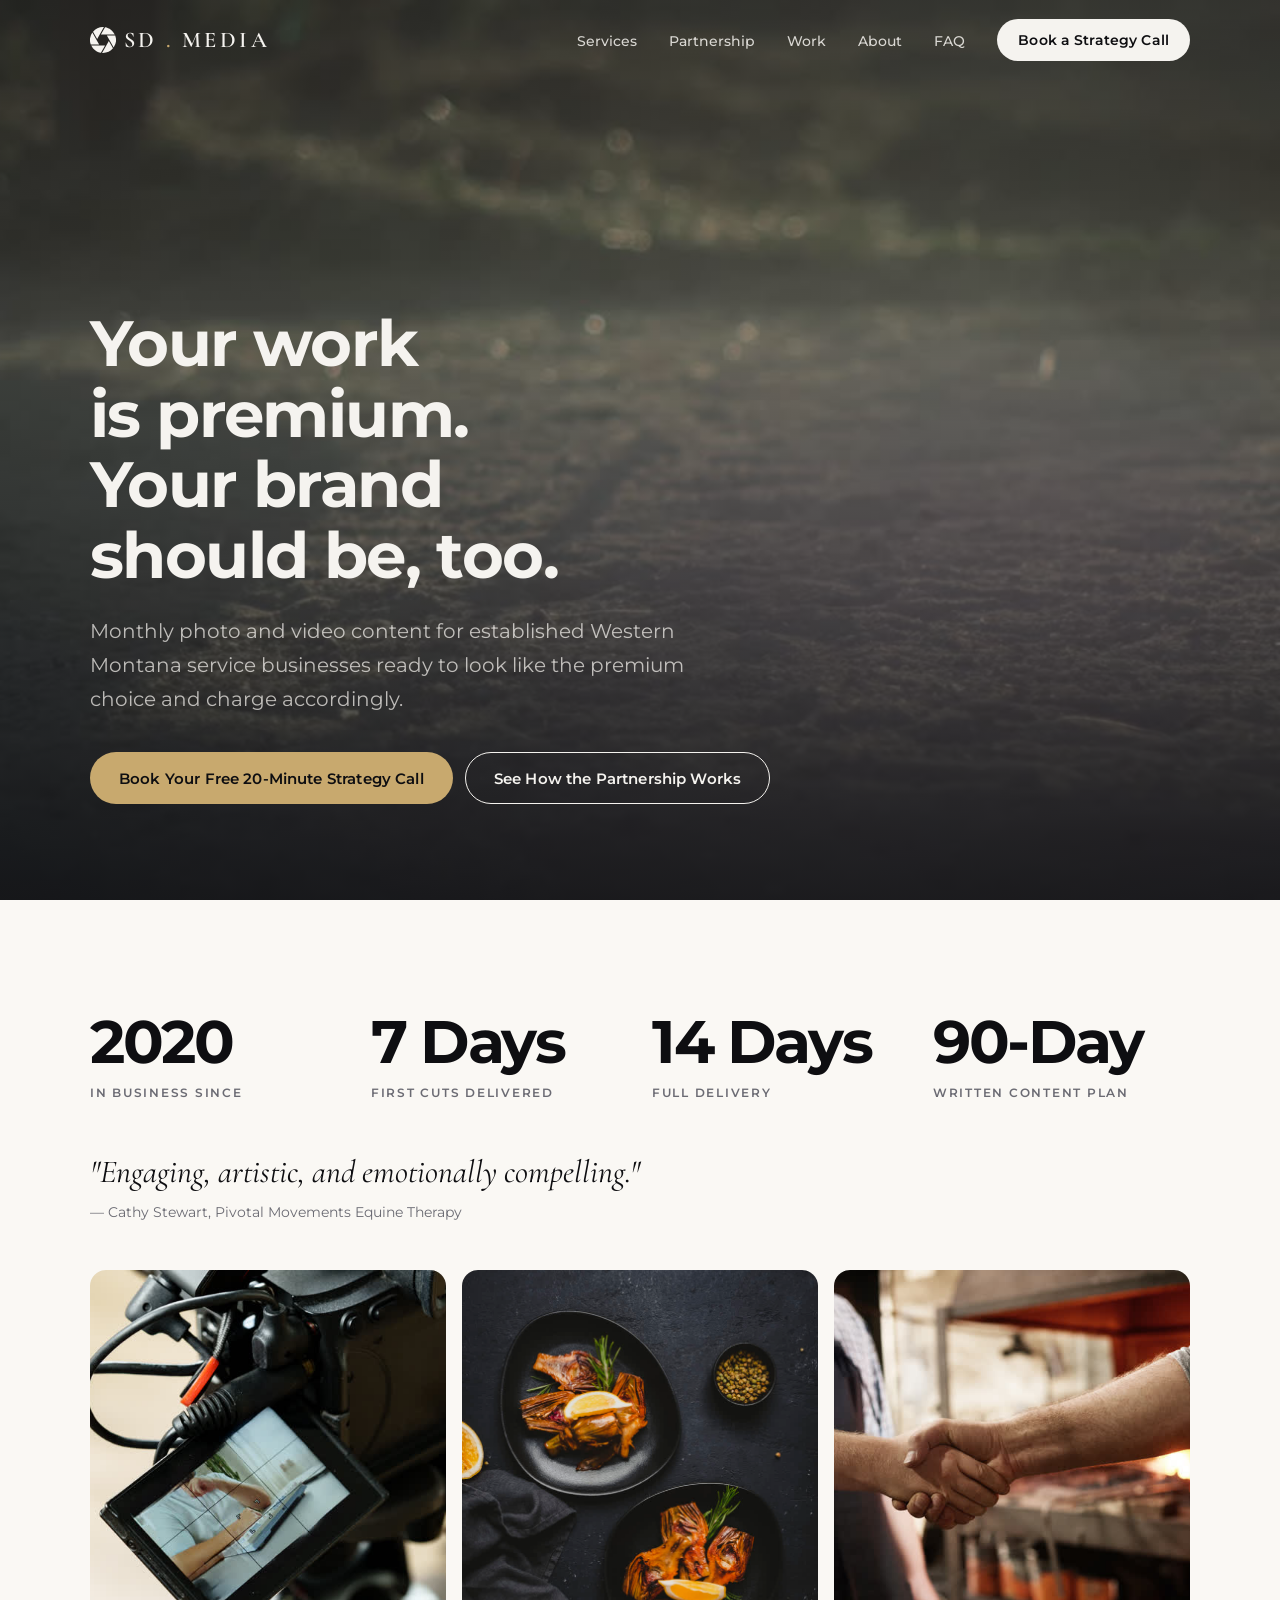
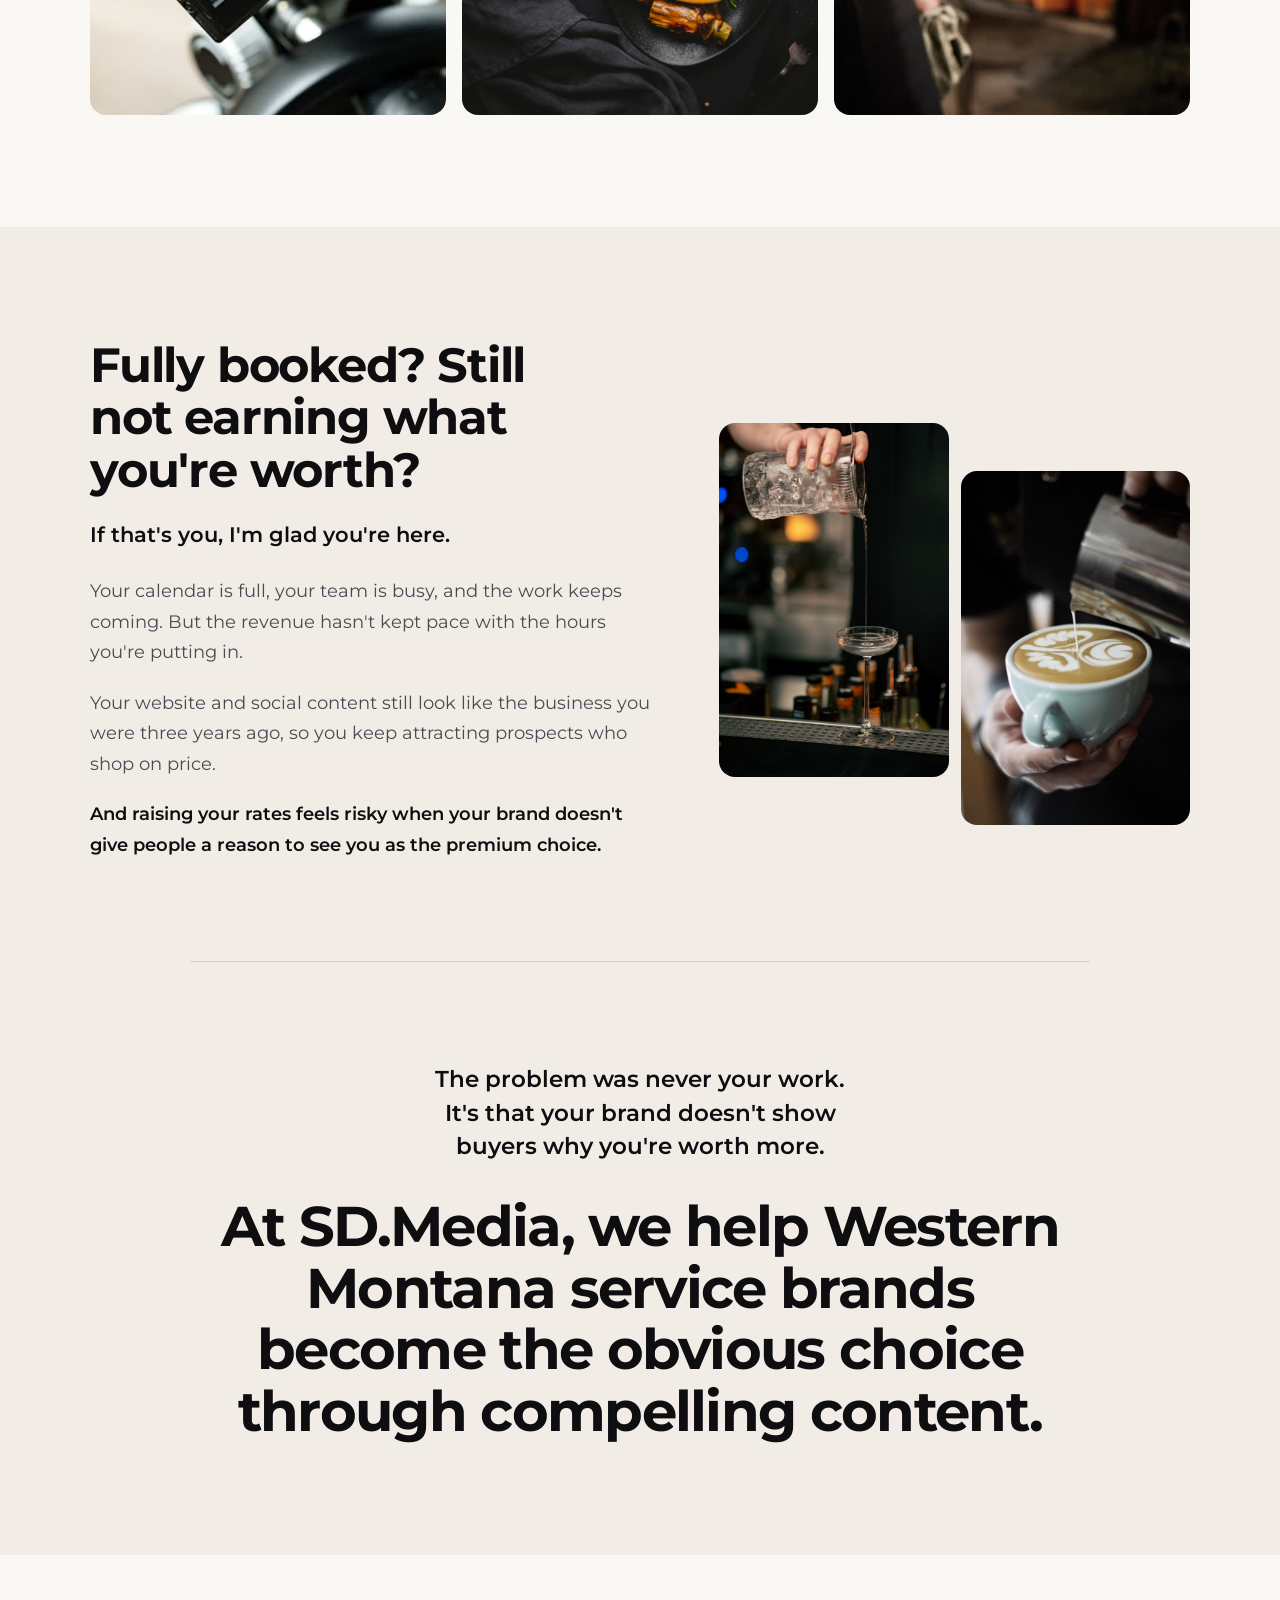
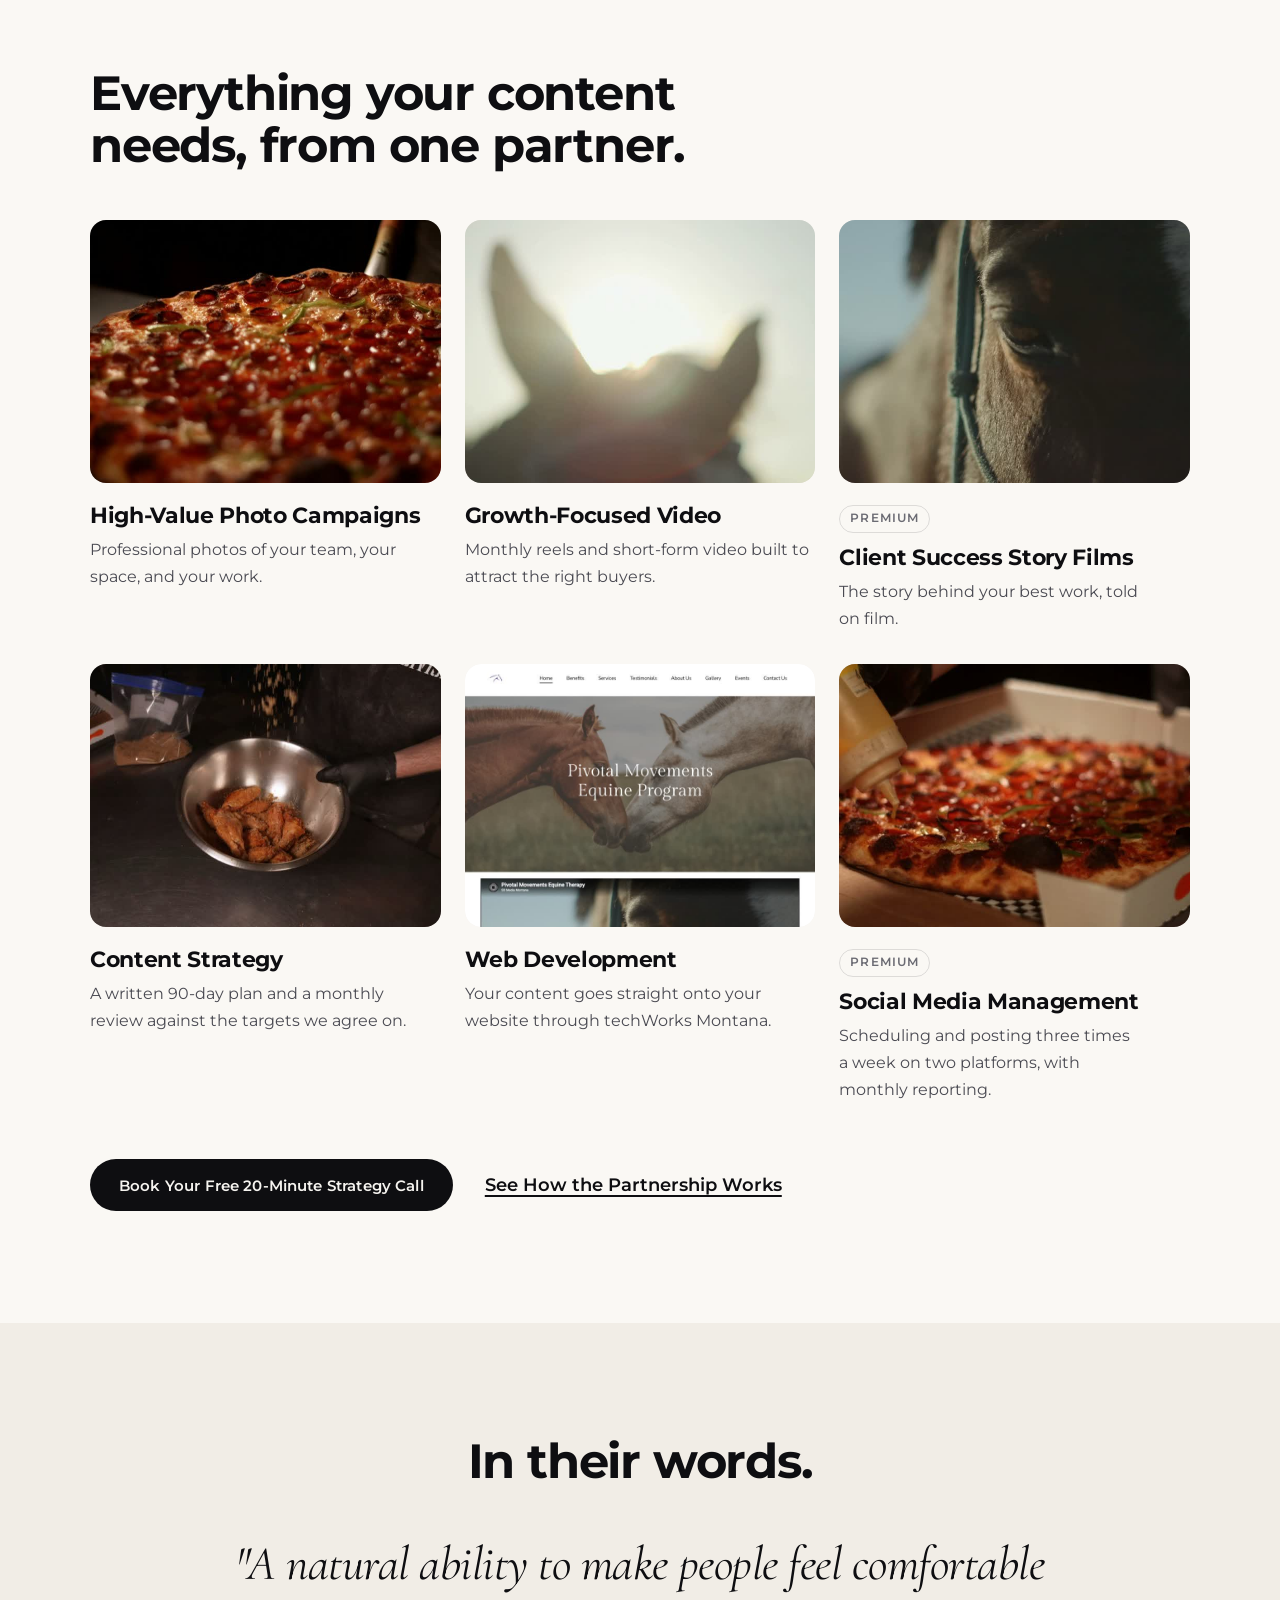
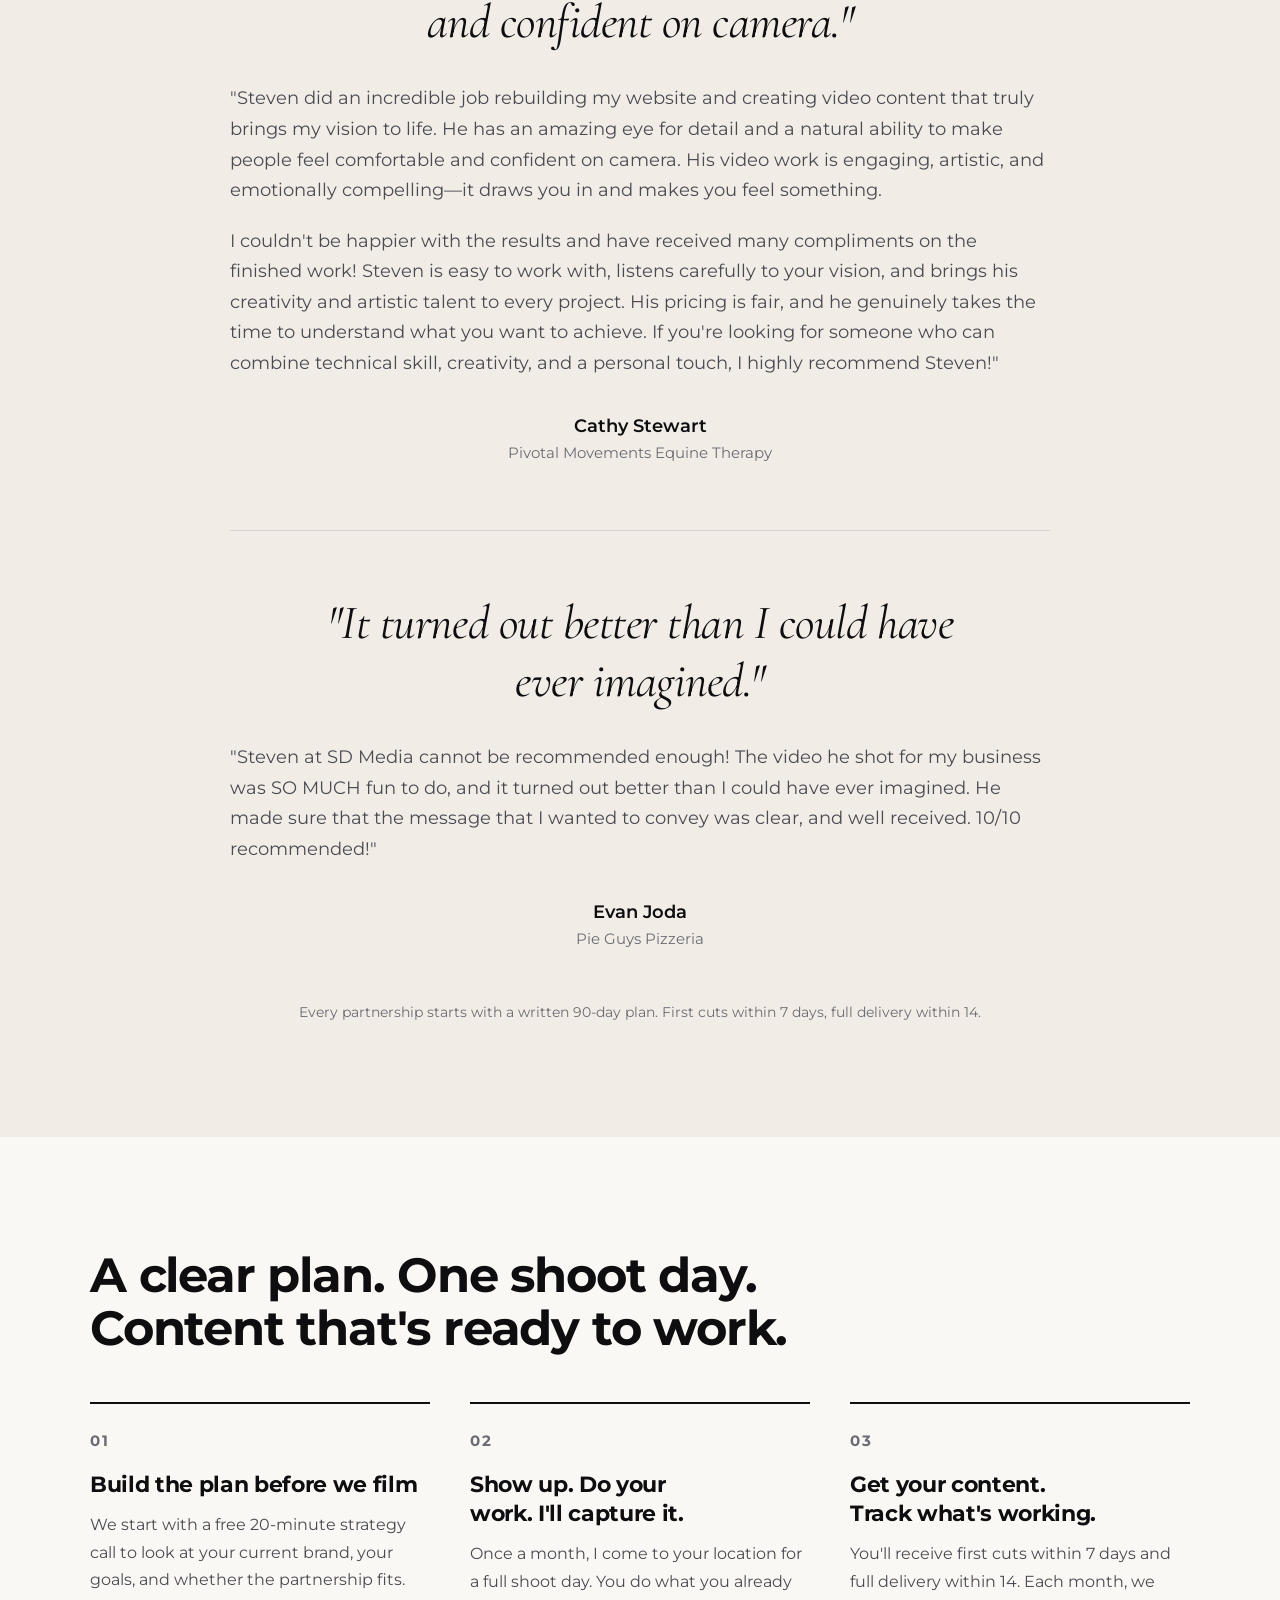
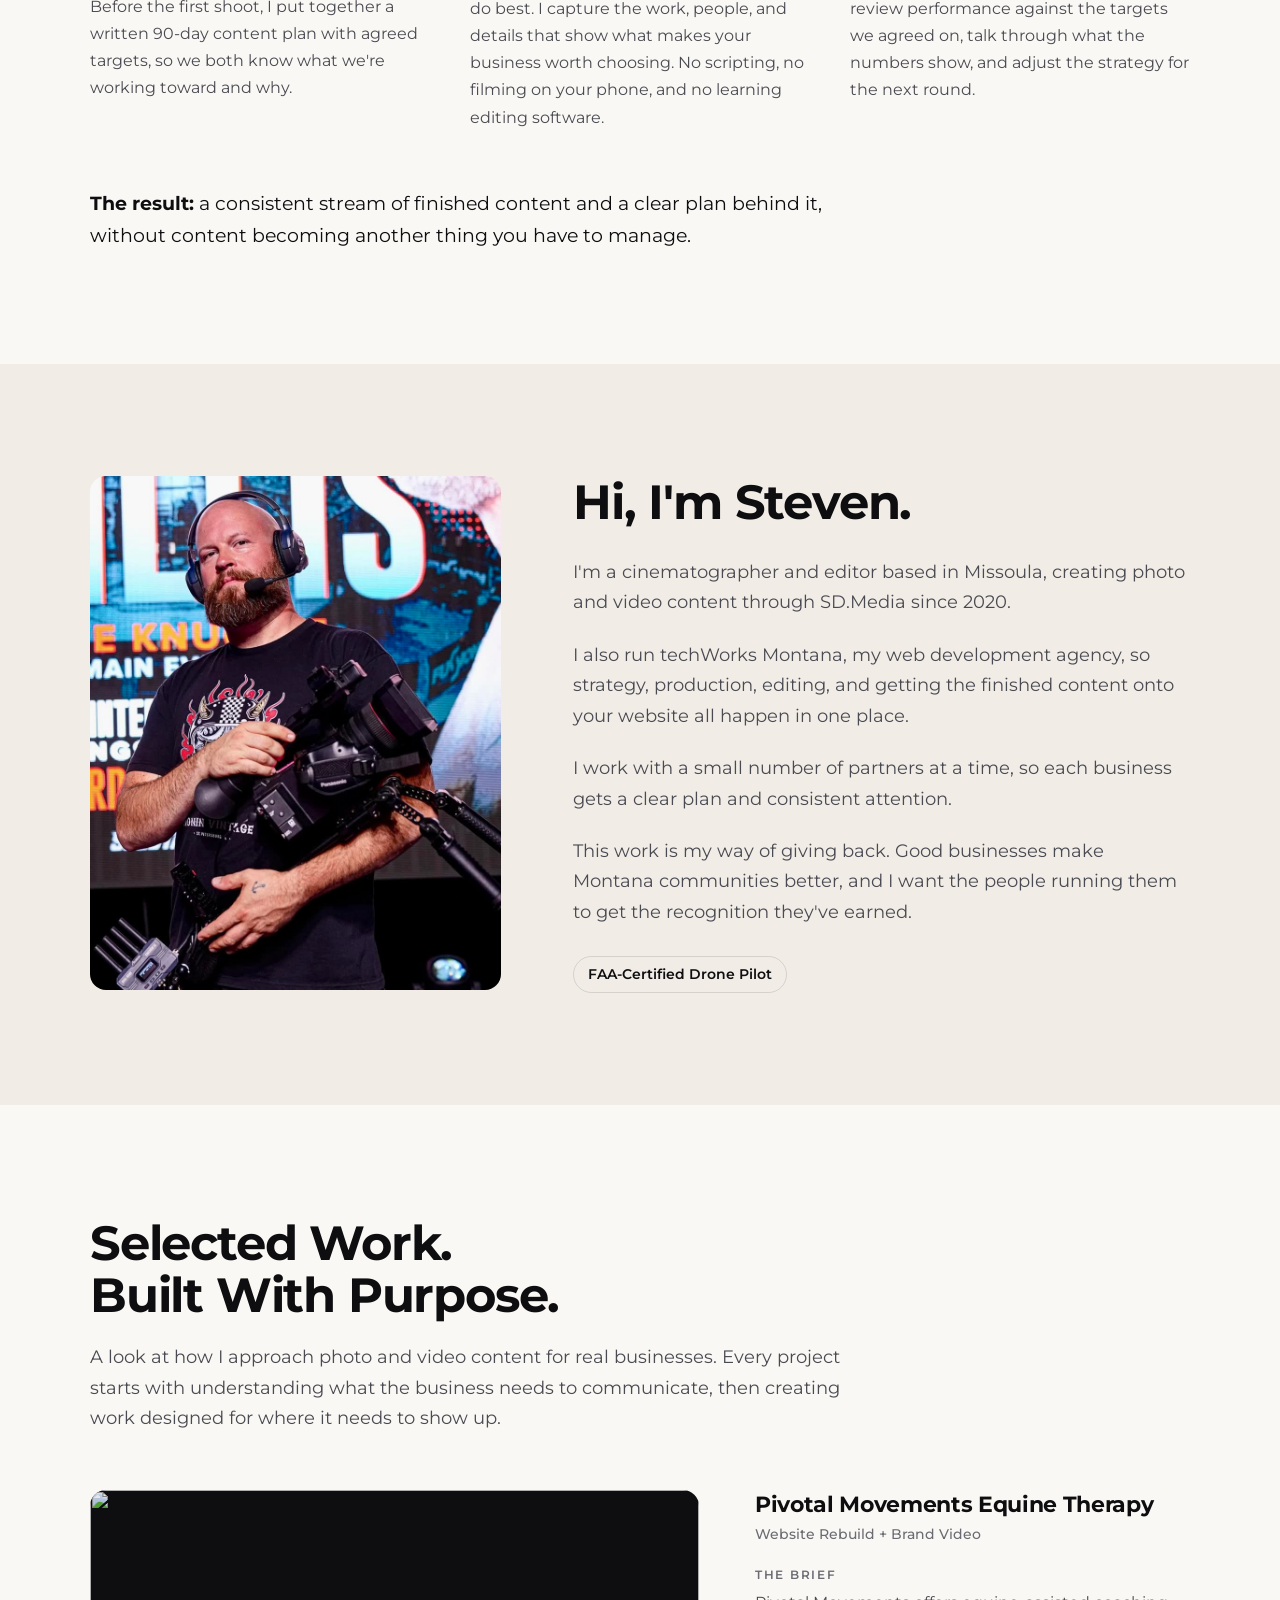
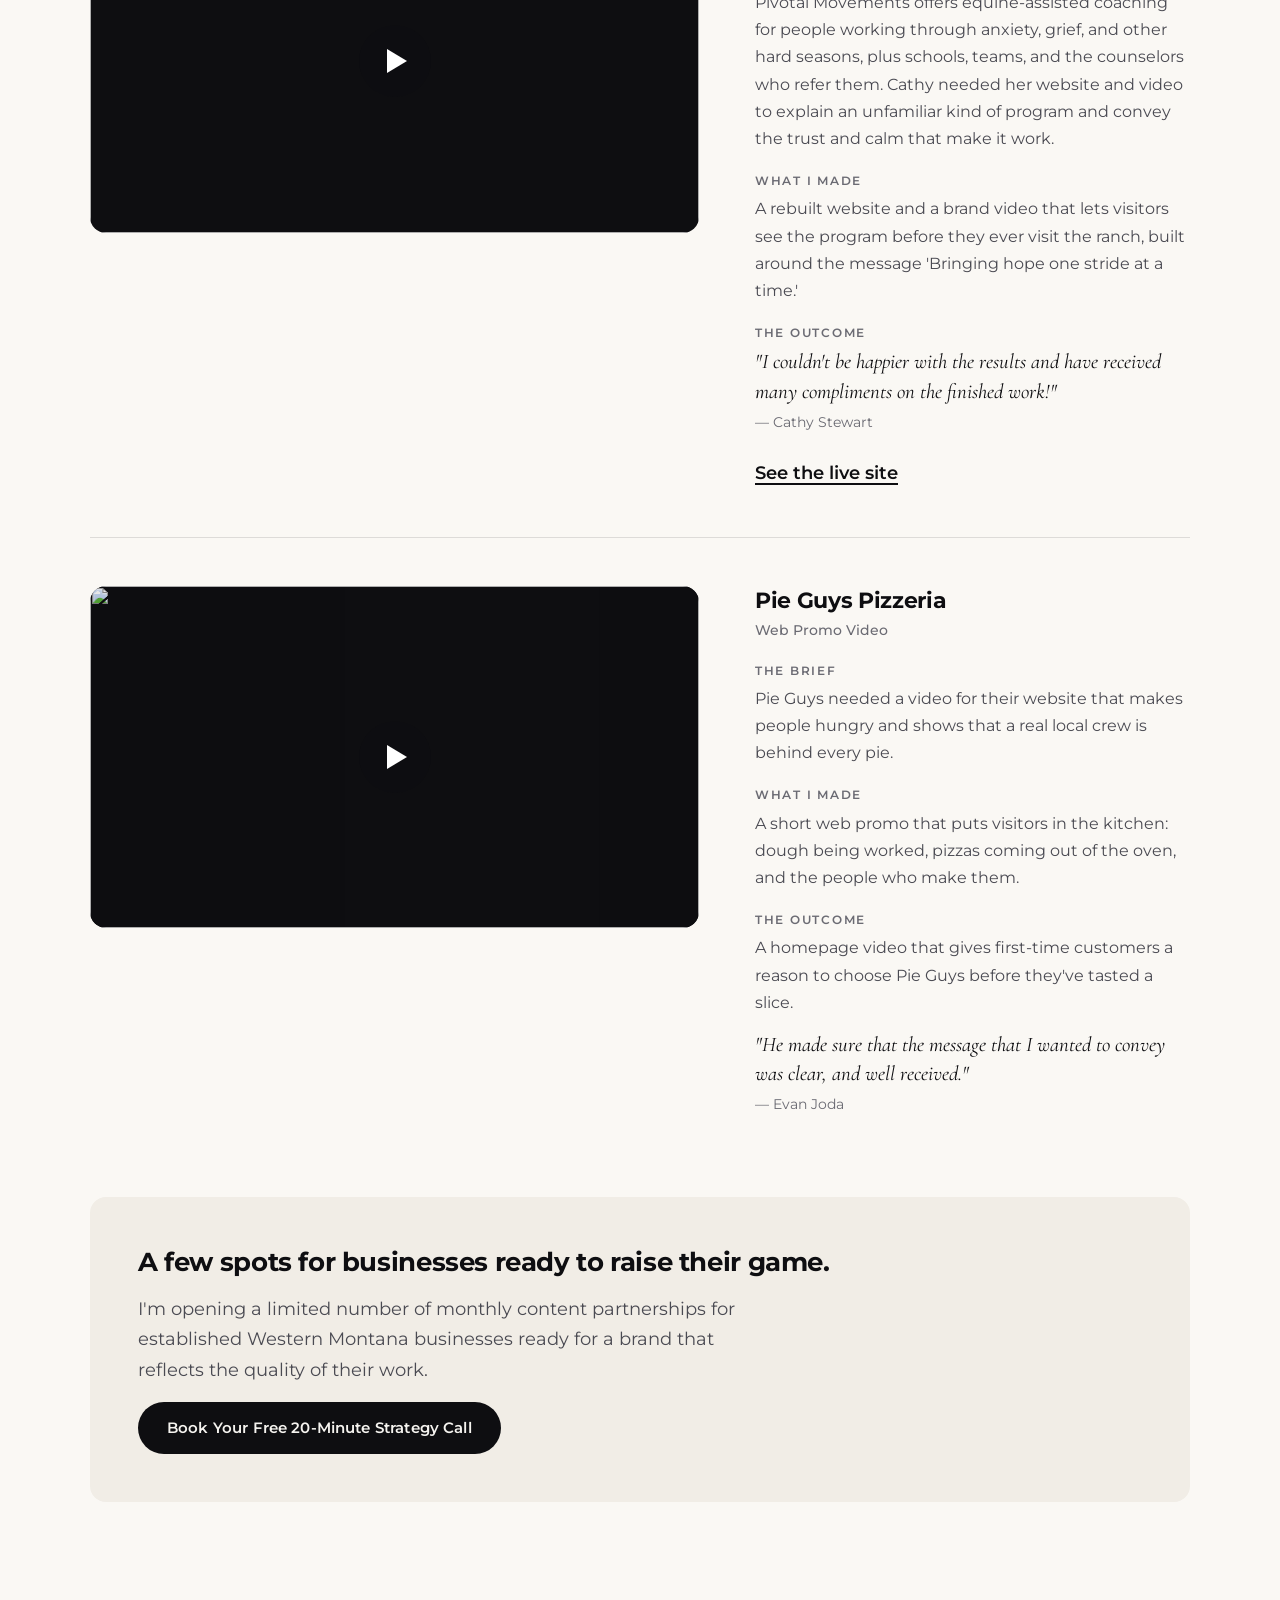
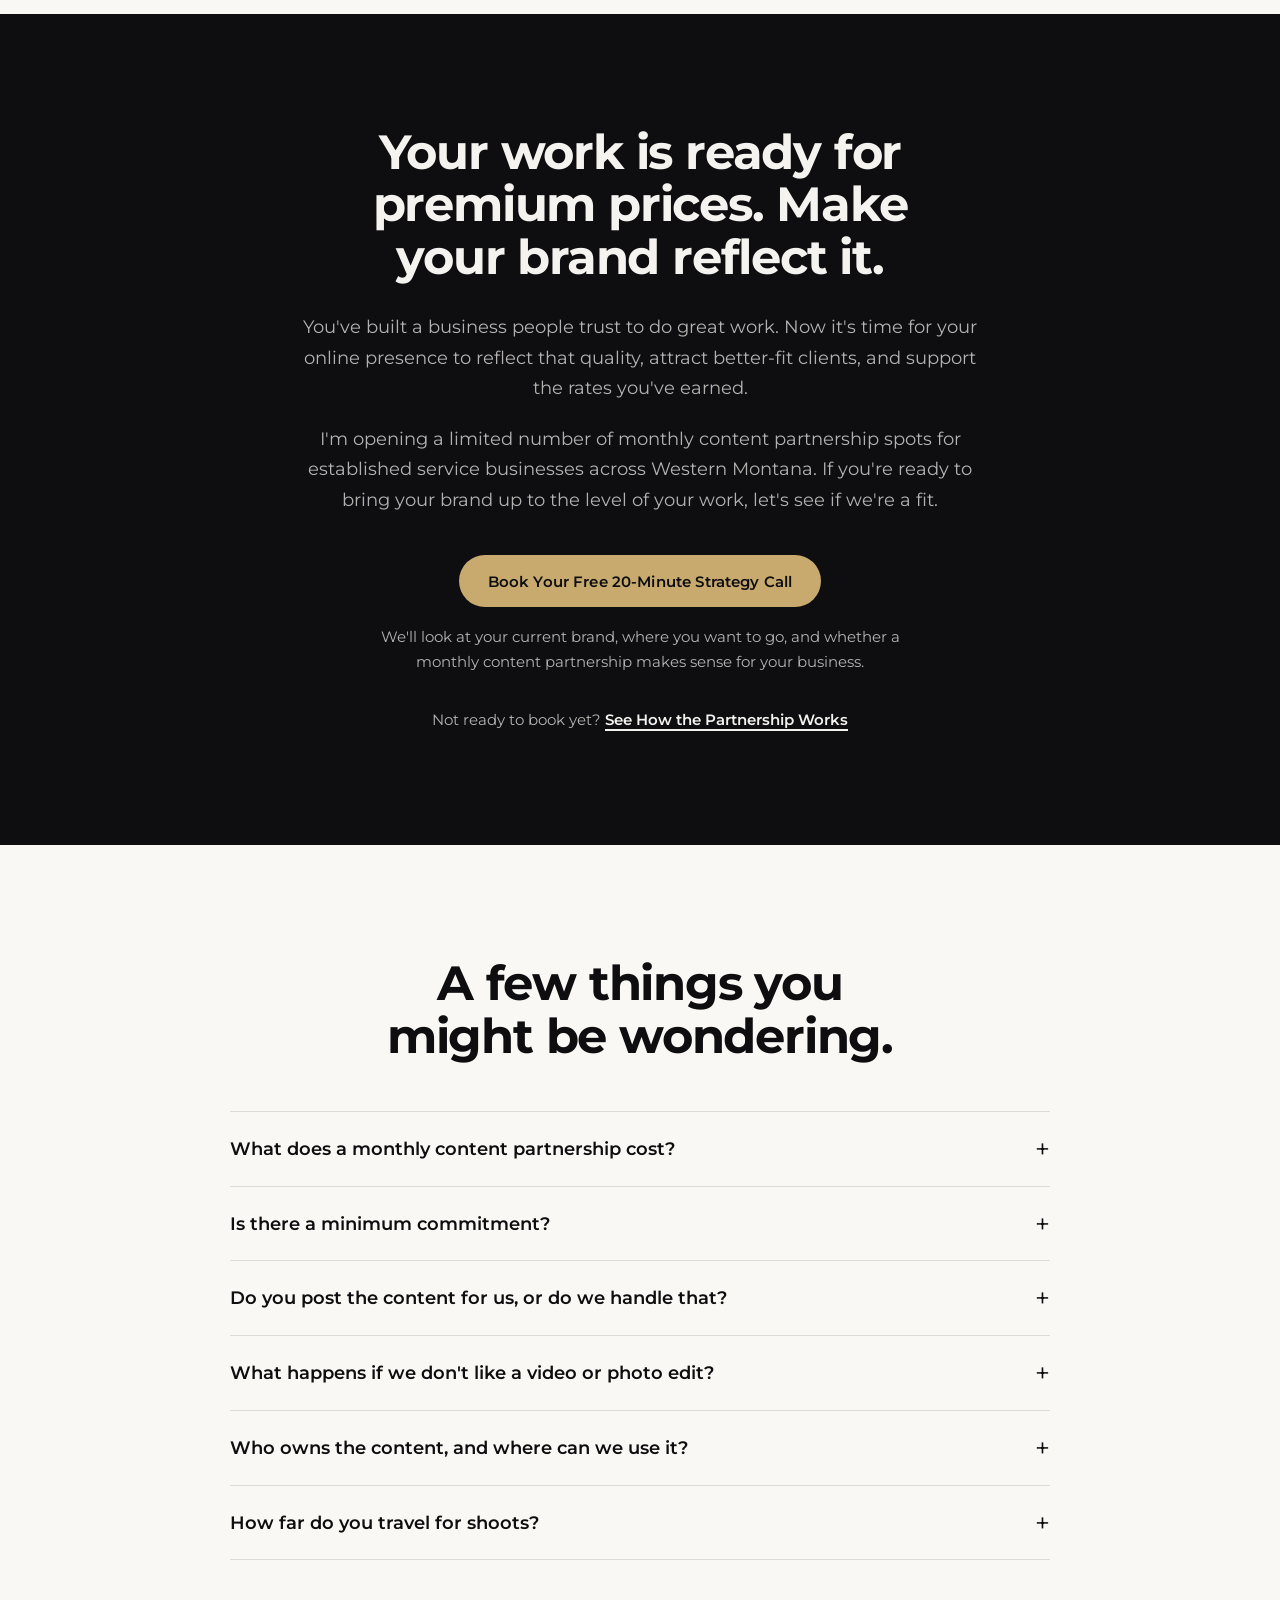
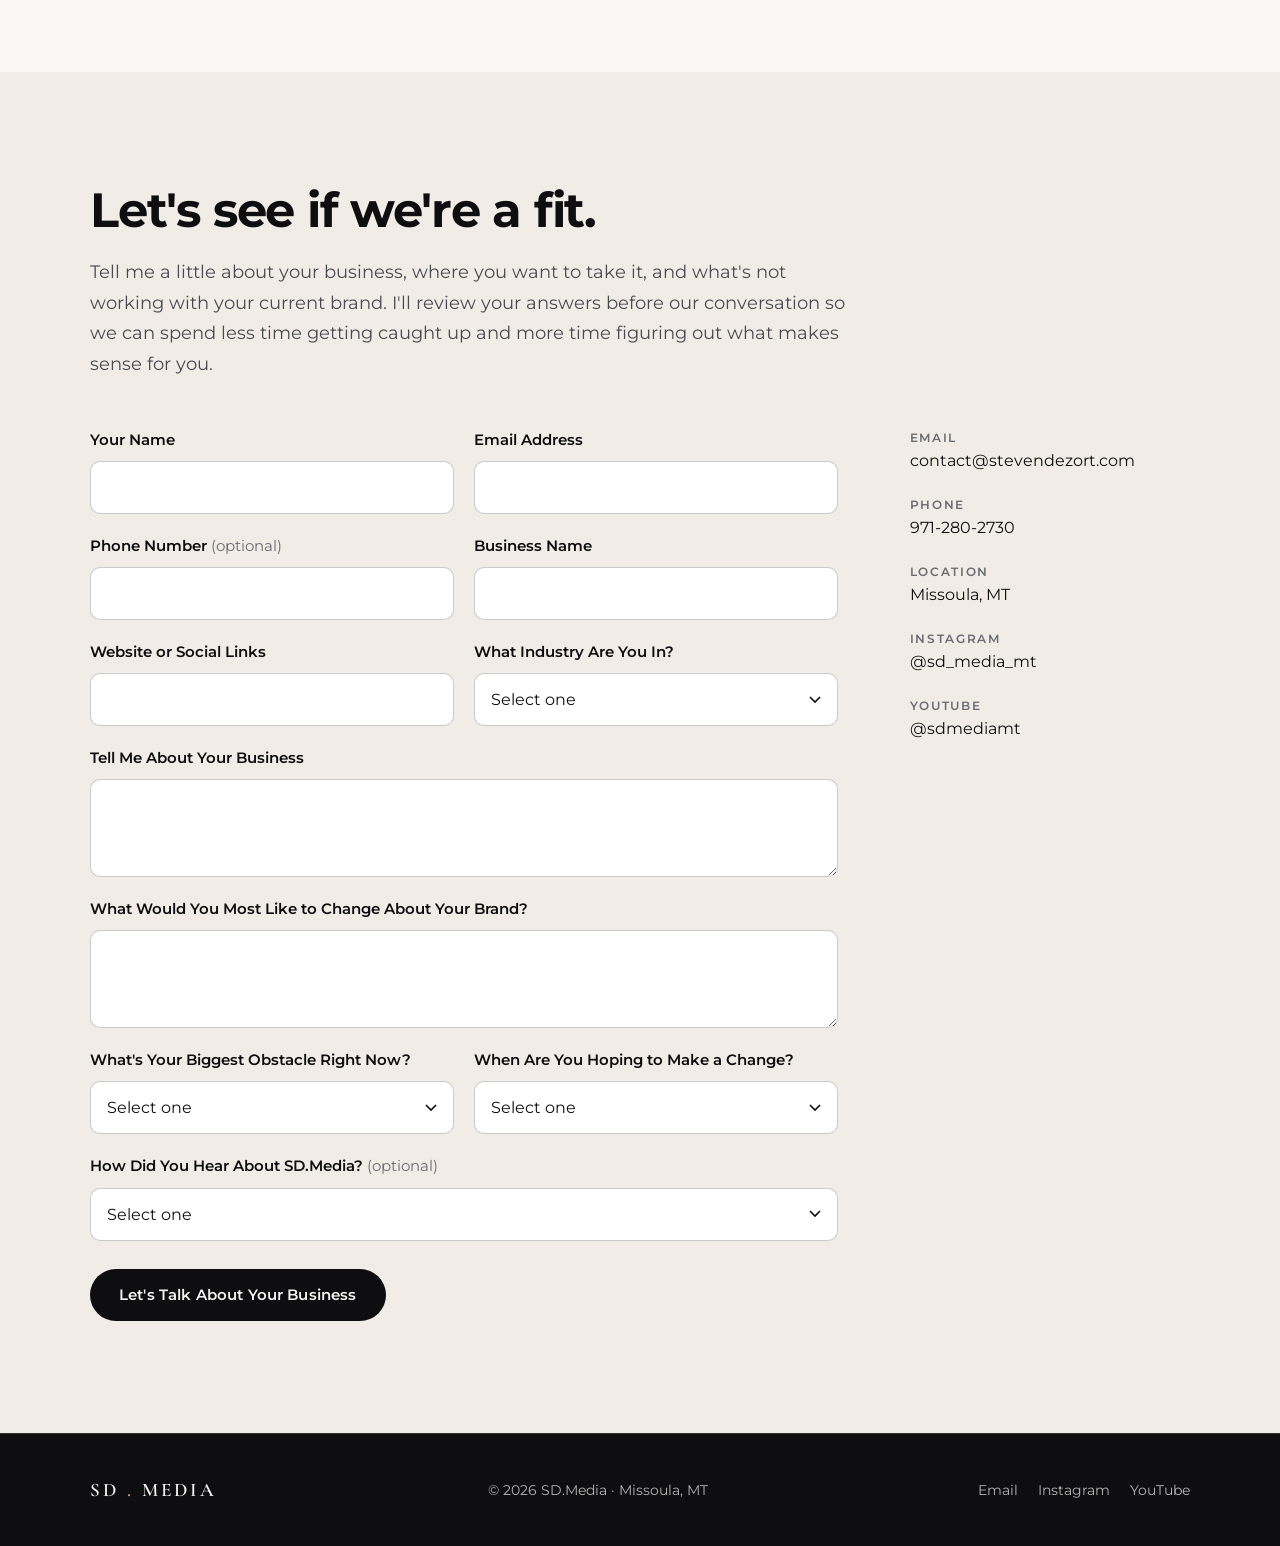
==== commit 2be8f4c1: "Add Steven's headshot to About section Co-Authored-By: Claude Opus 5.5 <noreply@anthropic.com>" ====
--- a/index.html
+++ b/index.html
@@ -346,12 +346,7 @@
 <section class="section section--alt" id="about">
   <div class="container about-grid">
     <div class="about-photo reveal">
-      <!-- TODO (Steven): headshot still needed. Supply media/img/steven.jpg (portrait on location with the camera).
-           When it exists, replace the div below with:
-           <img src="media/img/steven.jpg" alt="Steven Dezort on location with a cinema camera" width="880" height="1100" loading="lazy"> -->
-      <div class="photo-placeholder" aria-hidden="true">
-        <svg viewBox="0 0 1024 1024"><path d="M282.524257 470.5026L549.300031 1.355017q-18.468884-1.355017-37.290072-1.355017c-157.723995 0-298.781279 71.314552-392.697516 183.46932zM430.61408 292.832753h544.229083C903.867365 143.198211 762.471327 33.468923 593.50069 6.449882zM360.559694 690.448982L269.123138 529.676199l-10.203279-17.615223 0.081301-0.135502L92.293401 218.699766a512.887536 512.887536 0 0 0-60.325362 471.749216zM663.609277 333.551018l101.24688 178.049252 0.230353 0.135502-0.081301 0.135501 166.789059 293.30701a512.873986 512.873986 0 0 0 60.244062-471.627265zM741.549862 553.117995l-266.938376 469.526988q18.550185 1.355017 37.452674 1.355017c157.805296 0 298.943881-71.395853 392.860118-183.659023zM593.392289 731.180797H49.163206C120.139004 880.761139 261.521492 990.517527 430.546329 1017.617869z"/></svg>
-      </div>
+      <img src="media/img/steven.jpg" alt="Steven Dezort holding a cinema camera rig at a live event" width="880" height="1100" loading="lazy" decoding="async">
     </div>
 
     <div class="about-body reveal">
